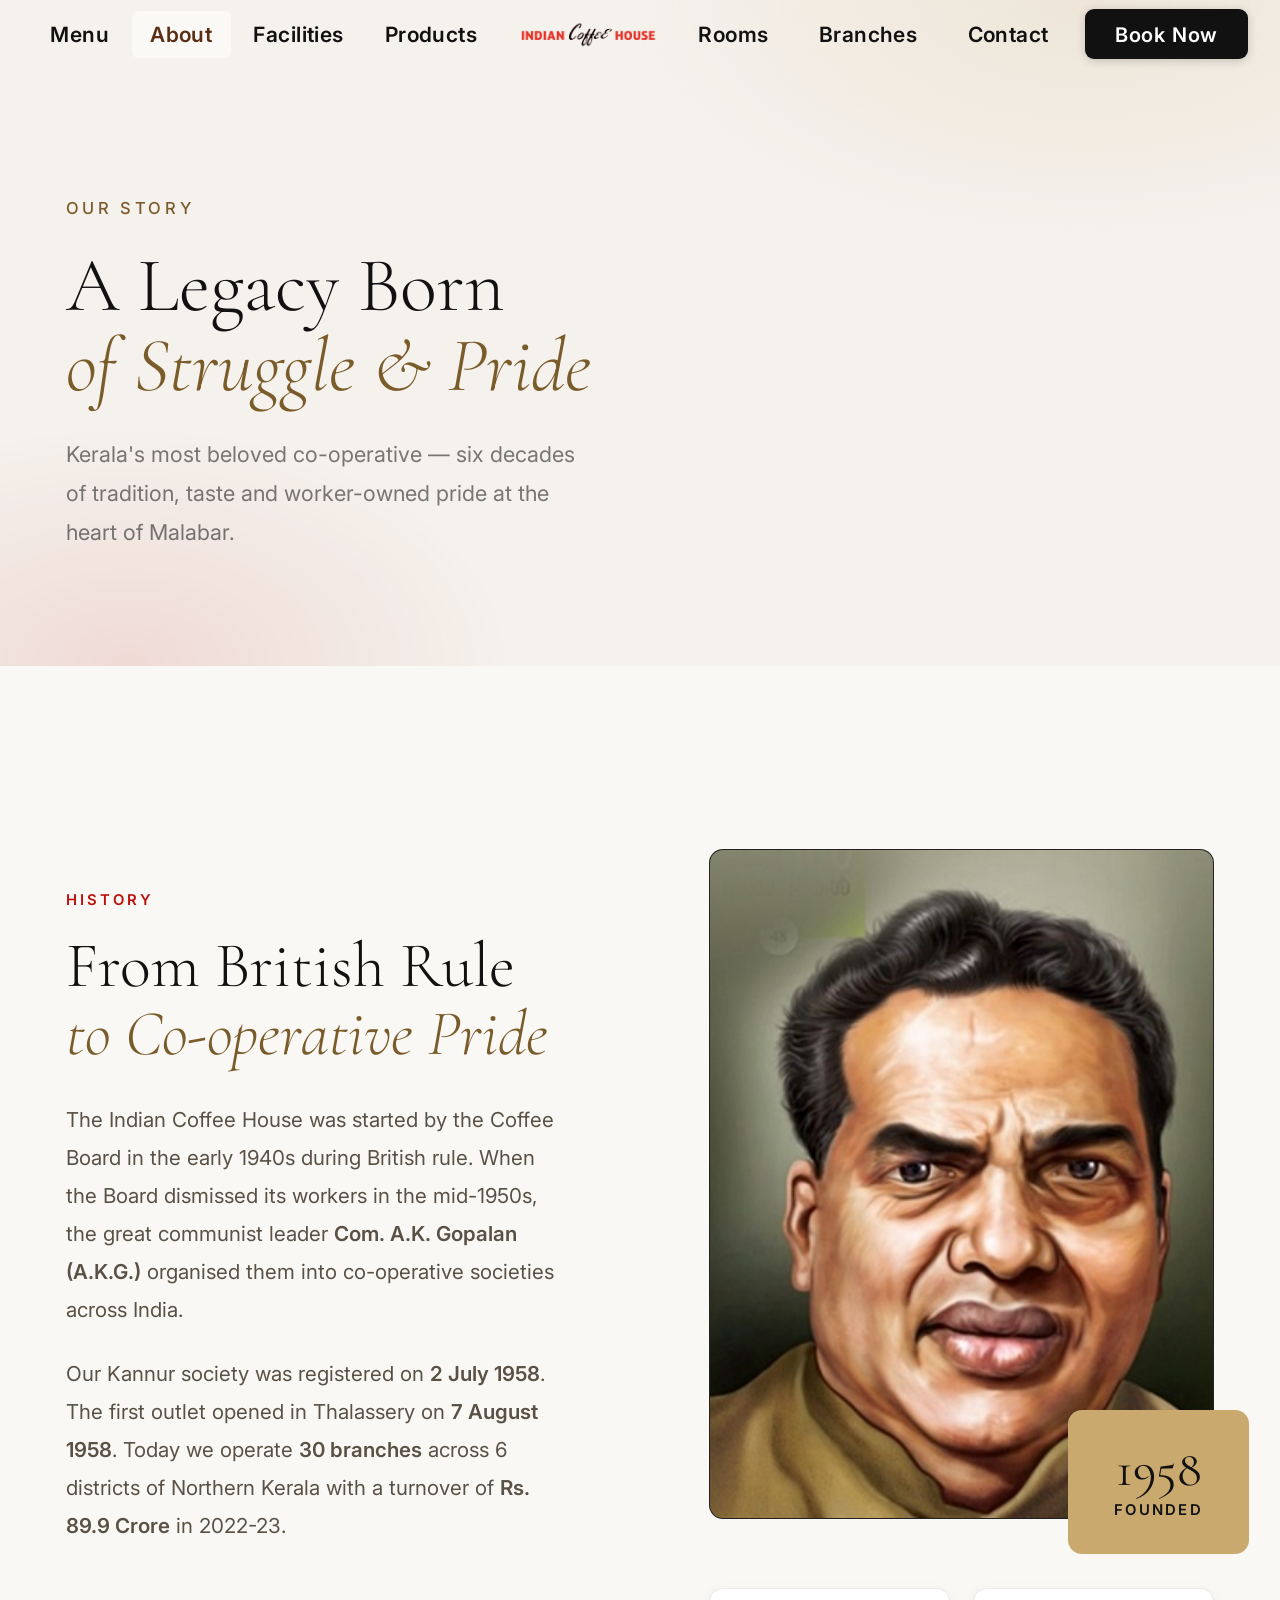
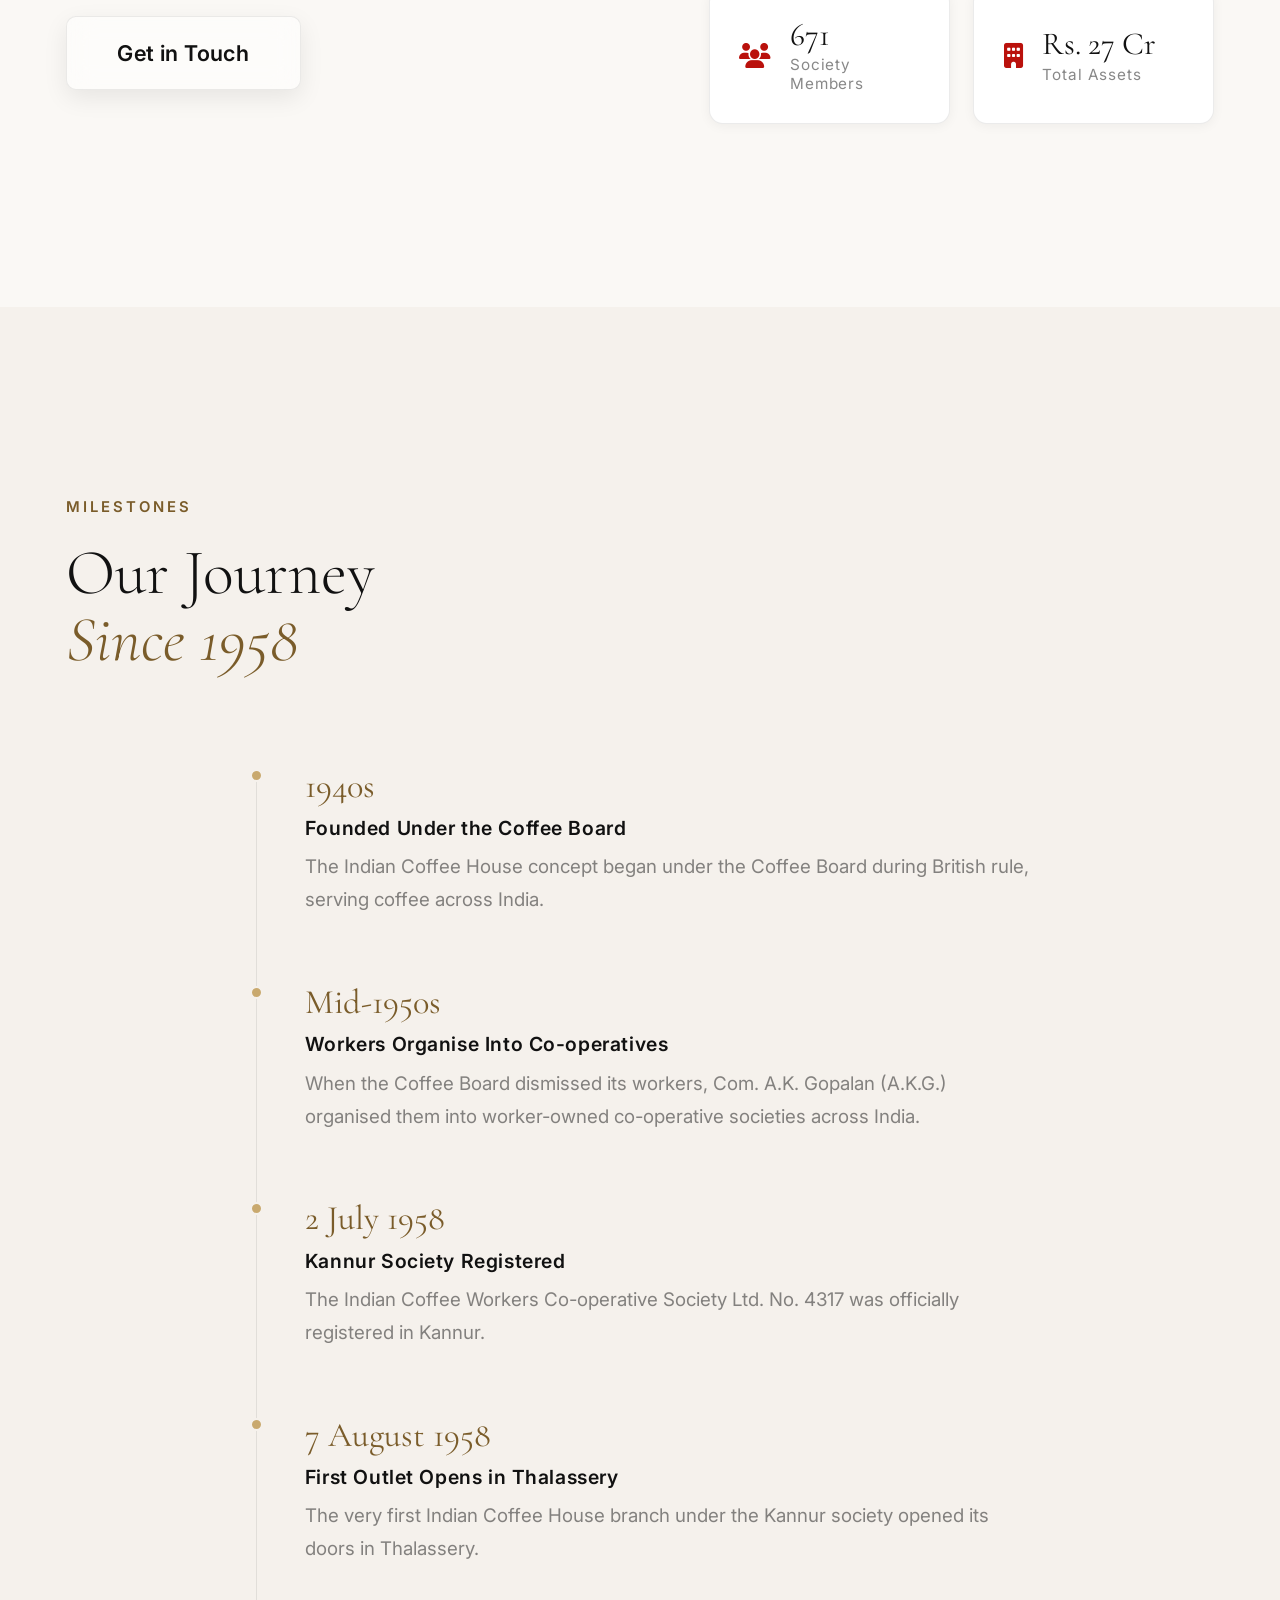
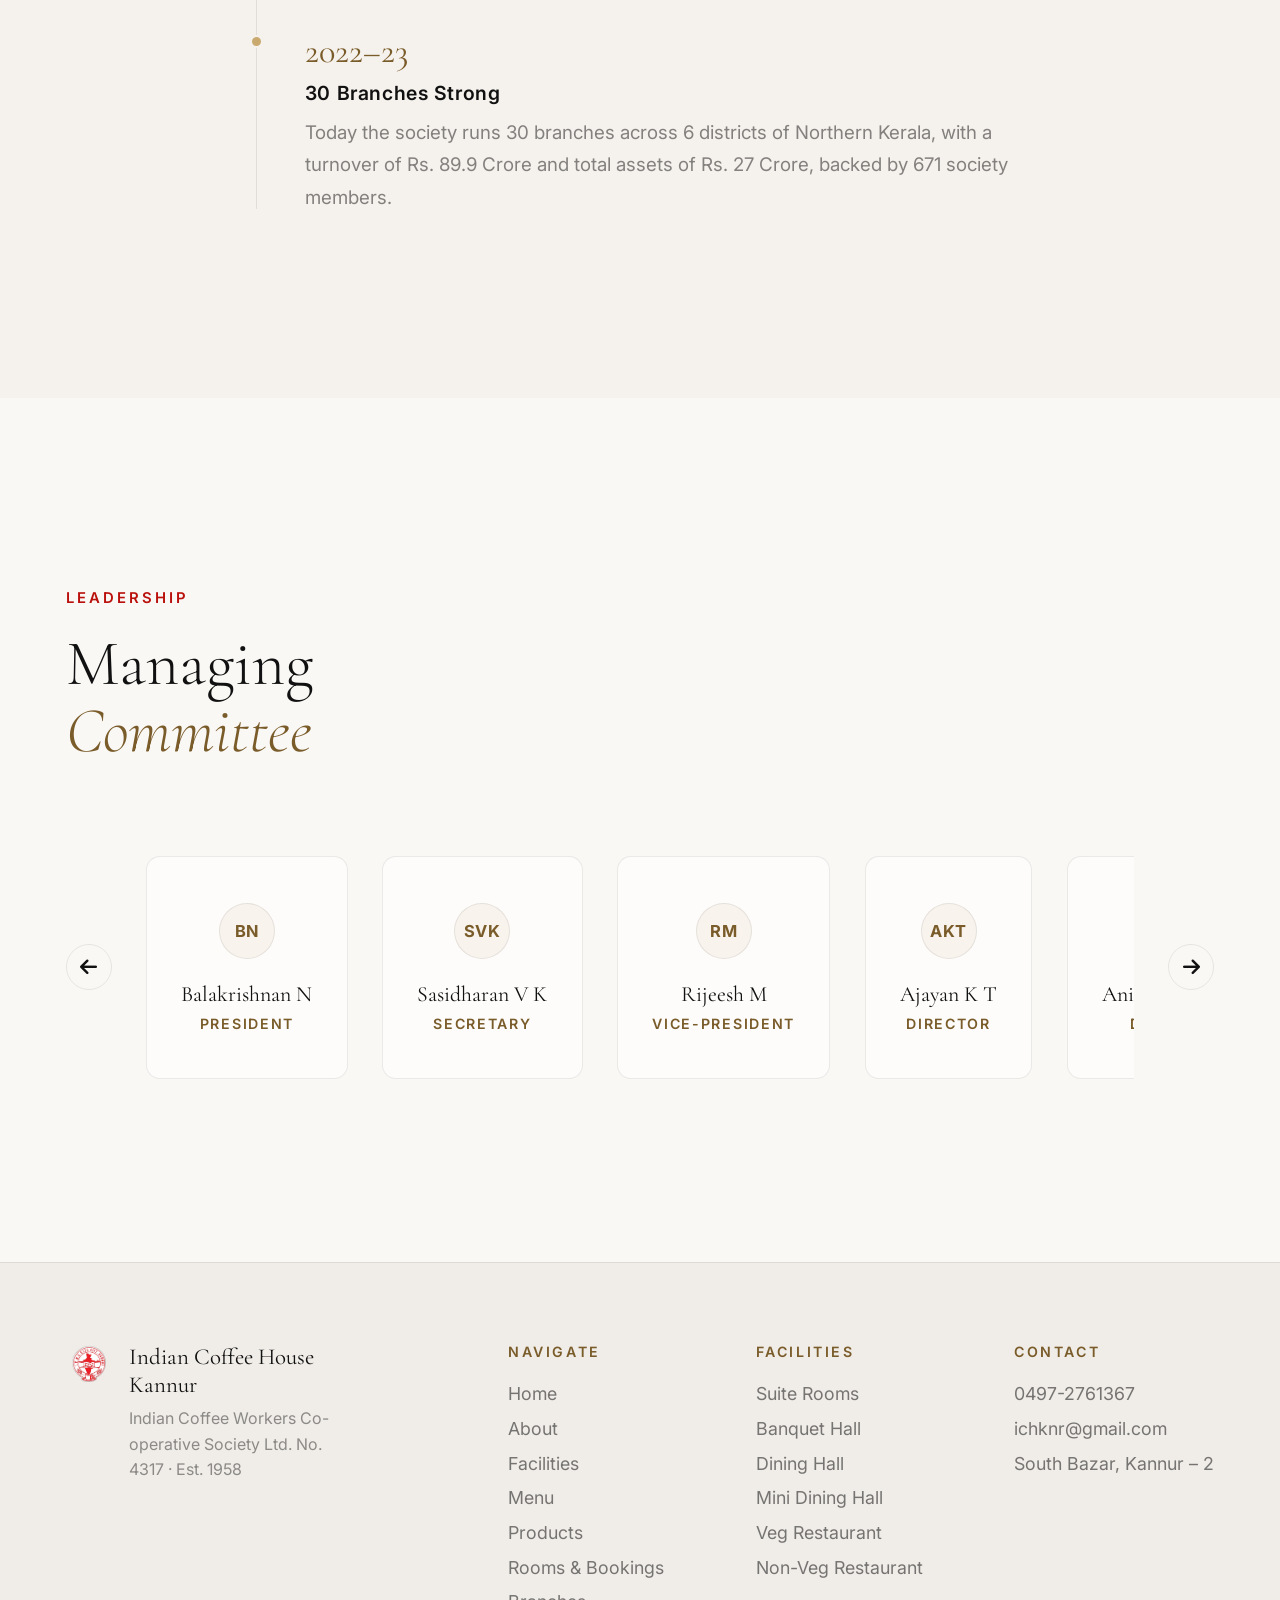
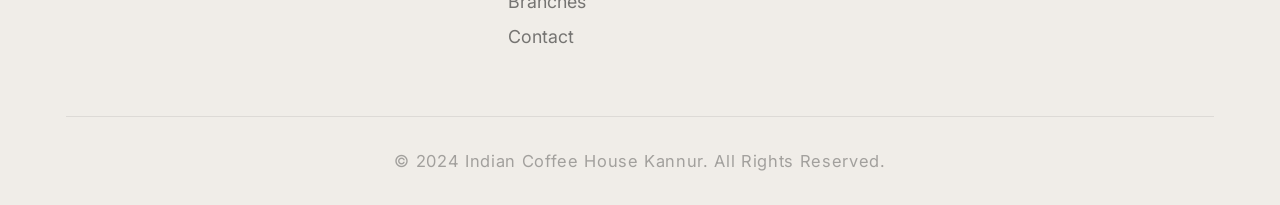
==== about.html @ 9cebaf7a "Rename HTML pages to lowercase to fix broken internal navigation Every nav/footer link on the site p" ====
<!DOCTYPE html>
<html lang="en">

<head>
    <meta charset="UTF-8" />
    <meta name="viewport" content="width=device-width, initial-scale=1.0" />
    <title>About Us — Indian Coffee House Kannur</title>
    <meta name="description"
        content="The story of the Indian Coffee Workers Co-operative Society, from the 1940s Coffee Board era to 30 branches today." />
    <link rel="icon" type="image/x-icon" href="favicon.ico" />
    <link rel="icon" type="image/png" sizes="16x16" href="favicon/favicon-16x16.png" />
    <link rel="icon" type="image/png" sizes="32x32" href="favicon/favicon-32x32.png" />
    <link rel="icon" type="image/png" sizes="48x48" href="favicon/favicon-48x48.png" />
    <link rel="icon" type="image/png" sizes="96x96" href="favicon/favicon-96x96.png" />
    <link rel="icon" type="image/png" sizes="192x192" href="favicon/favicon-192x192.png" />
    <link rel="apple-touch-icon" sizes="180x180" href="favicon/apple-touch-icon.png" />
    <link rel="manifest" href="favicon/site.webmanifest" />
    <meta name="theme-color" content="#ba110c" />
    <link rel="stylesheet" href="style.css" />
    <link rel="preconnect" href="https://fonts.googleapis.com" />
    <link
        href="https://fonts.googleapis.com/css2?family=Cormorant+Garamond:ital,wght@0,300;0,400;0,600;1,300;1,400&family=Inter:wght@300;400;500;600&display=swap"
        rel="stylesheet" />
    <link rel="stylesheet" href="https://cdnjs.cloudflare.com/ajax/libs/font-awesome/6.5.0/css/all.min.css" />
</head>

<body>
    <div class="page-loader" id="pageLoader" aria-hidden="true">
        <img src="images/ICW- Kannur.png" alt="" class="page-loader__mark" />
    </div>

    <nav class="nav" id="nav">
        <div class="nav__inner">
            <ul class="nav__links nav__links--left">
                <li><a href="menu.html">Menu</a></li>
                <li><a href="about.html">About</a></li>
                <li><a href="facilities.html">Facilities</a></li>
                <li><a href="products.html">Products</a></li>
            </ul>

            <a href="index.html" class="nav__logo-center" aria-label="Indian Coffee House — Home">
                <img src="images/ICH.png" alt="Indian Coffee House" class="nav__wordmark" />
            </a>

            <div class="nav__right-group">
                <ul class="nav__links nav__links--right">
                    <li><a href="rooms.html">Rooms</a></li>
                    <li><a href="branches.html">Branches</a></li>
                    <li><a href="contact.html">Contact</a></li>
                </ul>

                <a href="tel:04972784777" class="nav__cta nav__cta--desktop">Book Now</a>
            </div>

            <button class="nav__burger" id="burger" aria-label="Toggle menu">
                <span></span><span></span><span></span>
            </button>
        </div>

        <div class="nav__mobile" id="navMobile">
            <a href="index.html">Home</a>
            <a href="menu.html">Menu</a>
            <a href="about.html">About</a>
            <a href="facilities.html">Facilities</a>
            <a href="products.html">Products</a>
            <a href="rooms.html">Rooms &amp; Bookings</a>
            <a href="branches.html">Branches</a>
            <a href="contact.html">Contact</a>
            <a href="tel:04972784777" class="nav__cta nav__cta--mobile">Book Now</a>
        </div>
    </nav>

    <!-- ── PAGE HERO ──────────────────────────────── -->
    <section class="pagehero">
        <div class="pagehero__bg"></div>
        <div class="wrap pagehero__content">
            <p class="pagehero__eyebrow">Our Story</p>
            <h1 class="pagehero__title">A Legacy Born<br /><em>of Struggle &amp; Pride</em></h1>
            <p class="pagehero__sub">Kerala's most beloved co-operative — six decades of tradition, taste and
                worker-owned pride at the heart of Malabar.</p>
        </div>
    </section>

    <!-- ── ABOUT ──────────────────────────────────── -->
    <section class="section" id="about">
        <div class="wrap">
            <div class="about__grid">
                <div class="about__left reveal">
                    <p class="tag">History</p>
                    <h2 class="heading">From British Rule<br /><em>to Co-operative Pride</em></h2>
                    <p class="body-text">The Indian Coffee House was started by the Coffee Board in the early 1940s
                        during British rule. When the Board dismissed its workers in the mid-1950s, the great communist
                        leader <strong>Com. A.K. Gopalan (A.K.G.)</strong> organised them into co-operative societies
                        across India.</p>
                    <p class="body-text">Our Kannur society was registered on <strong>2 July 1958</strong>. The first
                        outlet opened in Thalassery on <strong>7 August 1958</strong>. Today we operate <strong>30
                            branches</strong> across 6 districts of Northern Kerala with a turnover of <strong>Rs. 89.9
                            Crore</strong> in 2022-23.</p>
                    <a href="contact.html" class="btn btn--gold" style="margin-top:2rem">Get in Touch</a>
                </div>
                <div class="about__right">
                    <div class="about__img-block reveal">
                        <div class="about__img-inner">
                            <img src="images/akg.jpg" alt="Com. A.K. Gopalan (A.K.G.), founder of the Indian Coffee Workers' Co-operative movement" class="about__img-photo" loading="lazy" decoding="async" />
                        </div>
                        <div class="about__badge reveal-delay">
                            <span class="about__badge-n">1958</span>
                            <span class="about__badge-l">Founded</span>
                        </div>
                    </div>
                    <div class="about__cards">
                        <div class="about__mini reveal">
                            <i class="fa-solid fa-users"></i>
                            <div>
                                <div class="about__mini-n">671</div>
                                <div class="about__mini-l">Society Members</div>
                            </div>
                        </div>
                        <div class="about__mini reveal">
                            <i class="fa-solid fa-building"></i>
                            <div>
                                <div class="about__mini-n">Rs. 27 Cr</div>
                                <div class="about__mini-l">Total Assets</div>
                            </div>
                        </div>
                    </div>
                </div>
            </div>
        </div>
    </section>

    <!-- ── TIMELINE ───────────────────────────────── -->
    <section class="section section--dark" id="timeline">
        <div class="wrap">
            <div class="sec-head reveal">
                <p class="tag tag--light">Milestones</p>
                <h2 class="heading heading--light">Our Journey<br /><em>Since 1958</em></h2>
            </div>
            <div class="timeline">
                <div class="timeline__item reveal">
                    <span class="timeline__dot"></span>
                    <div class="timeline__year">1940s</div>
                    <h4>Founded Under the Coffee Board</h4>
                    <p>The Indian Coffee House concept began under the Coffee Board during British rule, serving coffee
                        across India.</p>
                </div>
                <div class="timeline__item reveal">
                    <span class="timeline__dot"></span>
                    <div class="timeline__year">Mid-1950s</div>
                    <h4>Workers Organise Into Co-operatives</h4>
                    <p>When the Coffee Board dismissed its workers, Com. A.K. Gopalan (A.K.G.) organised them into
                        worker-owned co-operative societies across India.</p>
                </div>
                <div class="timeline__item reveal">
                    <span class="timeline__dot"></span>
                    <div class="timeline__year">2 July 1958</div>
                    <h4>Kannur Society Registered</h4>
                    <p>The Indian Coffee Workers Co-operative Society Ltd. No. 4317 was officially registered in Kannur.
                    </p>
                </div>
                <div class="timeline__item reveal">
                    <span class="timeline__dot"></span>
                    <div class="timeline__year">7 August 1958</div>
                    <h4>First Outlet Opens in Thalassery</h4>
                    <p>The very first Indian Coffee House branch under the Kannur society opened its doors in
                        Thalassery.</p>
                </div>
                <div class="timeline__item reveal">
                    <span class="timeline__dot"></span>
                    <div class="timeline__year">2022–23</div>
                    <h4>30 Branches Strong</h4>
                    <p>Today the society runs 30 branches across 6 districts of Northern Kerala, with a turnover of Rs.
                        89.9 Crore and total assets of Rs. 27 Crore, backed by 671 society members.</p>
                </div>
            </div>
        </div>
    </section>

    <!-- ── COMMITTEE ──────────────────────────────── -->
    <section class="section" id="committee">
        <div class="wrap">
            <div class="sec-head reveal">
                <p class="tag">Leadership</p>
                <h2 class="heading">Managing<br /><em>Committee</em></h2>
            </div>
            <div class="carousel__wrap">
                <button class="carousel__btn" data-track="committee-track" data-dir="-1"><i
                        class="fa-solid fa-arrow-left"></i></button>
                <div class="carousel__vp">
                    <div class="carousel__track" id="committee-track">
                        <div class="member reveal">
                            <div class="member__init">BN</div>
                            <div class="member__name">Balakrishnan N</div>
                            <div class="member__role">President</div>
                        </div>
                        <div class="member reveal">
                            <div class="member__init">SVK</div>
                            <div class="member__name">Sasidharan V K</div>
                            <div class="member__role">Secretary</div>
                        </div>
                        <div class="member reveal">
                            <div class="member__init">RM</div>
                            <div class="member__name">Rijeesh M</div>
                            <div class="member__role">Vice-President</div>
                        </div>
                        <div class="member reveal">
                            <div class="member__init">AKT</div>
                            <div class="member__name">Ajayan K T</div>
                            <div class="member__role">Director</div>
                        </div>
                        <div class="member reveal">
                            <div class="member__init">ACV</div>
                            <div class="member__name">Anil Kumar C V</div>
                            <div class="member__role">Director</div>
                        </div>
                        <div class="member reveal">
                            <div class="member__init">PP</div>
                            <div class="member__name">Praveen P</div>
                            <div class="member__role">Director</div>
                        </div>
                        <div class="member reveal">
                            <div class="member__init">GK</div>
                            <div class="member__name">Gopesh K</div>
                            <div class="member__role">Director</div>
                        </div>
                        <div class="member reveal">
                            <div class="member__init">PTV</div>
                            <div class="member__name">Prasathan T V</div>
                            <div class="member__role">Director</div>
                        </div>
                        <div class="member reveal">
                            <div class="member__init">PA</div>
                            <div class="member__name">Prakasan A</div>
                            <div class="member__role">Director</div>
                        </div>
                        <div class="member reveal">
                            <div class="member__init">SKO</div>
                            <div class="member__name">Santhosh Kumar O</div>
                            <div class="member__role">Director</div>
                        </div>
                        <div class="member reveal">
                            <div class="member__init">PKT</div>
                            <div class="member__name">Prasanth Kumar T</div>
                            <div class="member__role">Director</div>
                        </div>
                        <div class="member reveal">
                            <div class="member__init">RM</div>
                            <div class="member__name">Reshmi Makkool</div>
                            <div class="member__role">Director</div>
                        </div>
                        <div class="member reveal">
                            <div class="member__init">SM</div>
                            <div class="member__name">Shijina M</div>
                            <div class="member__role">Director</div>
                        </div>
                        <div class="member reveal">
                            <div class="member__init">PTU</div>
                            <div class="member__name">Priya T U</div>
                            <div class="member__role">Director</div>
                        </div>
                    </div>
                </div>
                <button class="carousel__btn" data-track="committee-track" data-dir="1"><i
                        class="fa-solid fa-arrow-right"></i></button>
            </div>
        </div>
    </section>

    <footer class="footer">
        <div class="footer__inner">
            <div class="footer__top">
                <div class="footer__brand">
                    <img src="images/ICW- Kannur.png" alt="Indian Coffee House" class="footer__mark" loading="lazy" decoding="async" />
                    <div>
                        <div class="footer__name">Indian Coffee House Kannur</div>
                        <div class="footer__sub">Indian Coffee Workers Co-operative Society Ltd. No. 4317 · Est. 1958
                        </div>
                    </div>
                </div>
                <div class="footer__nav">
                    <div class="footer__col">
                        <h5>Navigate</h5>
                        <a href="index.html">Home</a>
                        <a href="about.html">About</a>
                        <a href="facilities.html">Facilities</a>
                        <a href="menu.html">Menu</a>
                        <a href="products.html">Products</a>
                        <a href="rooms.html">Rooms &amp; Bookings</a>
                        <a href="branches.html">Branches</a>
                        <a href="contact.html">Contact</a>
                    </div>
                    <div class="footer__col">
                        <h5>Facilities</h5>
                        <a href="rooms.html">Suite Rooms</a>
                        <a href="rooms.html">Banquet Hall</a>
                        <a href="rooms.html">Dining Hall</a>
                        <a href="rooms.html">Mini Dining Hall</a>
                        <a href="menu.html">Veg Restaurant</a>
                        <a href="menu.html">Non-Veg Restaurant</a>
                    </div>
                    <div class="footer__col">
                        <h5>Contact</h5>
                        <span>0497-2761367</span>
                        <span>ichknr@gmail.com</span>
                        <span>South Bazar, Kannur – 2</span>
                    </div>
                </div>
            </div>
            <div class="footer__bottom">
                <span>© 2024 Indian Coffee House Kannur. All Rights Reserved.</span>
            </div>
        </div>
    </footer>

    <script src="script.js"></script>
</body>

</html>
---- style.css ----
/* ============================================================
   VARIABLES
============================================================ */
:root {
    --red: #ba110c;
    --red-lt: #d42520;
    --gold: #c9a96e;
    --gold-lt: #dbc585;
    --gold-dk: #7a5c2a;
    --dark: #111111;
    --dark2: #1a1a1a;
    --dark3: #252525;
    --white: #ffffff;
    --cream: #faf8f5;
    --cream2: #f0ede8;
    --offwhite: #f5f1ec;
    --muted: #888888;
    --border-d: rgba(255, 255, 255, 0.09);
    --border-l: rgba(0, 0, 0, 0.08);
    --serif: 'Cormorant Garamond', Georgia, serif;
    --sans: 'Inter', system-ui, sans-serif;
    --ease: cubic-bezier(.4, 0, .2, 1);
    --nav-h: 84px;
}

/* ============================================================
   RESET
============================================================ */
*,
*::before,
*::after {
    box-sizing: border-box;
    margin: 0;
    padding: 0;
}

html {
    scroll-behavior: smooth;
    font-size: clamp(16px, 0.76vw + 13.15px, 23px);
}

body {
    font-family: var(--sans);
    background: var(--cream);
    color: var(--dark);
    overflow-x: hidden;
    -webkit-font-smoothing: antialiased;
}

a {
    text-decoration: none;
    color: inherit;
}

ul {
    list-style: none;
}

strong {
    font-weight: 600;
}

img {
    max-width: 100%;
    display: block;
}

::-webkit-scrollbar {
    width: 4px;
}

::-webkit-scrollbar-track {
    background: var(--dark);
}

::-webkit-scrollbar-thumb {
    background: var(--red);
    border-radius: 4px;
}

/* ============================================================
   PAGE LOADER
============================================================ */
.page-loader {
    position: fixed;
    inset: 0;
    z-index: 999;
    display: flex;
    align-items: center;
    justify-content: center;
    background: #ffffff;
    transition: opacity .4s var(--ease), visibility .4s var(--ease);
}

.page-loader.is-hidden {
    opacity: 0;
    visibility: hidden;
    pointer-events: none;
}

.page-loader__mark {
    width: clamp(64px, 16vw, 140px);
    height: auto;
    animation: pageLoaderSpin 1.4s linear infinite;
}

@keyframes pageLoaderSpin {
    to {
        transform: rotate(360deg);
    }
}

@media (prefers-reduced-motion: reduce) {
    .page-loader__mark {
        animation: none;
    }
}

/* ============================================================
   NAVBAR — floating, centered logo
============================================================ */
.nav {
    position: fixed;
    top: 0;
    left: 0;
    right: 0;
    z-index: 100;
    background: transparent;
    border-bottom: 1px solid transparent;
    border-radius: 0;
    box-shadow: none;
    transition: background .3s var(--ease), box-shadow .3s var(--ease), border-color .3s var(--ease), backdrop-filter .3s var(--ease);
}

.nav.scrolled {
    background: rgba(247, 243, 238, .85);
    backdrop-filter: blur(14px);
    -webkit-backdrop-filter: blur(14px);
    border-bottom: 1px solid rgba(0, 0, 0, .06);
    box-shadow: 0 10px 34px rgba(17, 17, 17, .13);
}

.nav__inner {
    display: grid;
    grid-template-columns: 1fr auto 1fr;
    align-items: center;
    gap: 1rem;
    height: 68px;
    padding: 0 1.4rem;
}

.nav__links {
    display: flex;
    align-items: center;
    gap: .2rem;
}

.nav__links--left {
    justify-content: flex-start;
}

.nav__links--right {
    gap: .6rem;
}

.nav__right-group {
    display: flex;
    align-items: center;
    justify-content: flex-end;
    gap: .8rem;
}

.nav__links a {
    font-size: .92rem;
    font-weight: 600;
    color: var(--dark);
    padding: .5rem .8rem;
    border-radius: 6px;
    letter-spacing: .02em;
    white-space: nowrap;
    transition: color .2s, background .2s;
}

.nav__links a:hover {
    color: var(--red);
    background: rgba(255, 255, 255, .45);
}

.nav__links a.active {
    color: #5a2e14;
    background: rgba(255, 255, 255, .55);
}

.nav__logo-center {
    display: flex;
    align-items: center;
    justify-content: center;
}

.nav__wordmark {
    width: clamp(130px, 15vw, 190px);
    height: auto;
    transition: transform .3s var(--ease);
}

.nav__logo-center:hover .nav__wordmark {
    transform: scale(1.06);
}

.nav__logomark {
    width: 42px;
    height: 42px;
    border-radius: 10px;
    background: var(--dark);
    color: #ffffff;
    border: 2px solid rgba(255, 255, 255, .55);
    display: flex;
    align-items: center;
    justify-content: center;
    font-family: var(--sans);
    font-size: .68rem;
    font-weight: 700;
    letter-spacing: .05em;
    flex-shrink: 0;
    box-shadow: 0 2px 10px rgba(0, 0, 0, .2);
    transition: transform .3s var(--ease);
}

.nav__logo-center:hover .nav__logomark {
    transform: scale(1.06);
}

.nav__links--right {
    gap: .6rem;
}

.nav__cta {
    background: var(--dark);
    color: #ffffff !important;
    font-size: .88rem;
    font-weight: 600;
    letter-spacing: .04em;
    padding: .55rem 1.3rem;
    border-radius: 9px;
    white-space: nowrap;
    box-shadow: 0 2px 10px rgba(0, 0, 0, .18);
    transition: background .22s, transform .22s;
}

.nav__cta:hover {
    background: var(--dark3);
    transform: translateY(-1px);
}

.nav__cta--mobile {
    display: none;
    border-radius: 14px;
    background: rgba(17, 17, 17, .82);
    backdrop-filter: blur(12px);
    -webkit-backdrop-filter: blur(12px);
    border: 1px solid rgba(255, 255, 255, .12);
    box-shadow: 0 8px 24px rgba(17, 17, 17, .18);
    -webkit-tap-highlight-color: transparent;
    transition: background .2s, transform .2s;
}

.nav__cta--mobile:active {
    background: rgba(17, 17, 17, .95);
    transform: scale(.98);
}

.nav__burger {
    display: none;
    flex-direction: column;
    gap: 6px;
    background: none;
    border: none;
    cursor: pointer;
    padding: 4px;
    justify-self: end;
}

.nav__burger span {
    display: block;
    width: 20px;
    height: 1.5px;
    background: var(--dark);
    border-radius: 2px;
    transition: .3s var(--ease);
}

.nav__burger.open span:nth-child(1) {
    transform: rotate(45deg) translate(4px, 4px);
}

.nav__burger.open span:nth-child(2) {
    opacity: 0;
    transform: rotate(-45deg);
}

/* Mobile dropdown panel */
.nav__mobile {
    display: none;
    flex-direction: column;
    gap: .1rem;
    padding: .6rem;
    background: rgba(247, 243, 238, .97);
    backdrop-filter: blur(14px);
    -webkit-backdrop-filter: blur(14px);
    border-top: 1px solid var(--border-l);
}

.nav__mobile a {
    font-size: .85rem;
    font-weight: 600;
    color: var(--dark);
    padding: .75rem .9rem;
    border-radius: 8px;
    text-shadow: 0 1px 3px rgba(255, 255, 255, .3);
    transition: background .2s, color .2s;
    -webkit-tap-highlight-color: transparent;
}

.nav__mobile a:hover {
    color: var(--red);
    background: rgba(255, 255, 255, .45);
}

.nav__mobile a.active {
    color: #5a2e14;
    background: rgba(255, 255, 255, .55);
}

.nav__mobile .nav__cta--mobile {
    display: block;
    text-align: center;
    margin-top: .5rem;
}

.nav__mobile.open {
    display: flex;
}

/* ============================================================
   BUTTONS
============================================================ */
.btn {
    display: inline-flex;
    align-items: center;
    gap: .5rem;
    padding: 1rem 2.2rem;
    border-radius: 10px;
    font-family: var(--sans);
    font-size: .95rem;
    font-weight: 600;
    letter-spacing: .02em;
    cursor: pointer;
    border: none;
    transition: all .25s var(--ease);
}

.btn--gold {
    background: rgba(255, 255, 255, .5);
    backdrop-filter: blur(14px);
    -webkit-backdrop-filter: blur(14px);
    border: 1px solid rgba(17, 17, 17, .08);
    color: var(--dark);
    box-shadow: 0 8px 24px rgba(17, 17, 17, .08);
}

.btn--gold:hover {
    background: rgba(255, 255, 255, .8);
    box-shadow: 0 12px 32px rgba(17, 17, 17, .12);
    transform: translateY(-2px);
}

.btn--ghost {
    background: rgba(255, 255, 255, .25);
    backdrop-filter: blur(10px);
    -webkit-backdrop-filter: blur(10px);
    color: var(--dark);
    border: 1px solid rgba(17, 17, 17, .12);
}

.btn--ghost:hover {
    background: rgba(255, 255, 255, .5);
    border-color: var(--red);
    color: var(--red);
}

.btn--full {
    width: 100%;
    justify-content: center;
}

.btn--dark {
    background: var(--dark);
    color: var(--white);
}

.btn--dark:hover {
    background: var(--dark3);
}

.btn--outline {
    background: transparent;
    color: var(--dark);
    border: 1px solid var(--border-l);
}

.btn--outline:hover {
    border-color: var(--red);
    color: var(--red);
}

/* ============================================================
   HERO
============================================================ */
.hero {
    position: relative;
    height: 300vh;
    background: var(--offwhite);
    --hero-progress: 0;
    --hero-reveal: 0;
}

.hero__pin {
    position: sticky;
    top: 0;
    height: 100vh;
    display: flex;
    flex-direction: column;
    align-items: center;
    justify-content: center;
    overflow: hidden;
}

.hero__bg {
    position: absolute;
    inset: 0;
    z-index: 0;
    background:
        radial-gradient(ellipse 60% 50% at 80% 20%, rgba(201, 169, 110, .16) 0%, transparent 60%),
        radial-gradient(ellipse 50% 60% at 20% 80%, rgba(186, 17, 12, .1) 0%, transparent 60%),
        var(--offwhite);
}

.hero__bg::after {
    content: '';
    position: absolute;
    inset: 0;
    background-image: url("data:image/svg+xml,%3Csvg viewBox='0 0 256 256' xmlns='http://www.w3.org/2000/svg'%3E%3Cfilter id='n'%3E%3CfeTurbulence type='fractalNoise' baseFrequency='0.9' numOctaves='4' stitchTiles='stitch'/%3E%3C/filter%3E%3Crect width='100%25' height='100%25' filter='url(%23n)' opacity='0.04'/%3E%3C/svg%3E");
    opacity: .4;
    pointer-events: none;
}

.hero__overlay {
    position: absolute;
    inset: 0;
    background: rgba(245, 241, 236, .35);
}

.hero__content {
    position: relative;
    z-index: 1;
    width: 100%;
    max-width: 1200px;
    padding: 0 1.5rem;
    display: grid;
    grid-template-columns: 1fr 1fr;
    align-items: center;
    gap: 3rem;
}

.hero__left {
    width: fit-content;
    max-width: 600px;
    text-align: left;
    will-change: transform, opacity;
    /* Starts centered over the full hero width (--hero-center-offset, measured
       once in script.js — never recomputed inside the scroll handler) and
       collapses to its resting left position as --hero-reveal goes 0 -> 1,
       then keeps drifting slightly further left/fading as --hero-progress
       continues 0 -> 1 for the rest of the pinned scroll. */
    transform: translateX(calc((1 - var(--hero-reveal)) * var(--hero-center-offset, 0px) + var(--hero-progress) * -40px));
    opacity: calc(1 - var(--hero-progress) * .3);
}

.hero__eyebrow {
    font-size: .72rem;
    letter-spacing: .22em;
    text-transform: uppercase;
    color: var(--gold-dk);
    font-family: var(--sans);
    font-weight: 500;
    margin-bottom: 1.8rem;
    display: block;
}

.hero__title {
    font-family: var(--serif);
    font-size: clamp(3.2rem, 6.5vw, 6.5rem);
    font-weight: 300;
    line-height: .95;
    color: var(--dark);
    margin-bottom: 1.5rem;
}

.hero__title em {
    color: var(--gold-dk);
    font-style: italic;
}

.hero__sub {
    font-size: .95rem;
    color: rgba(17, 17, 17, .55);
    max-width: 440px;
    margin: 0 0 2.5rem;
    line-height: 1.8;
}

.hero__actions {
    display: flex;
    gap: 1rem;
    justify-content: flex-start;
    flex-wrap: wrap;
}

.hero__right {
    will-change: transform, opacity;
    opacity: var(--hero-reveal);
    transform: translateX(calc((1 - var(--hero-reveal)) * 60px));
}

.hero__reel {
    height: clamp(440px, 56vh, 640px);
    width: 100%;
    position: relative;
    box-shadow: 0 30px 60px rgba(17, 17, 17, .16);
    border-radius: 18px;
}

/* 3 photo cards stacked directly on top of each other. script.js computes
   a 0-1 opacity + a small slide-in offset per card from --hero-progress —
   card 1 fades out in place ("into" the hero) while card 2 slides up and
   crossfades over it, then the same happens for card 2 -> card 3. Defaults
   below (card 1 shown, others hidden) are what static/reduced-motion see,
   since script.js never sets these custom properties in that mode. */
.hero__reel-item {
    position: absolute;
    inset: 0;
    overflow: hidden;
    border-radius: 18px;
    will-change: transform, opacity;
    /* Smooths out choppy wheel/trackpad scroll deltas — the underlying
       progress is still 100% scroll-driven, this just eases each step
       instead of snapping straight to it. */
    transition: opacity .9s var(--ease), transform .9s var(--ease);
}

.hero__reel-item:nth-child(1) {
    opacity: var(--card0-opacity, 1);
}

.hero__reel-item:nth-child(2) {
    opacity: var(--card1-opacity, 0);
    transform: translateY(calc(var(--card1-y, 70) * 1px));
}

.hero__reel-item:nth-child(3) {
    opacity: var(--card2-opacity, 0);
    transform: translateY(calc(var(--card2-y, 70) * 1px));
}

.hero__reel-item img {
    width: 100%;
    height: 100%;
    object-fit: cover;
    display: block;
}

/* Static fallback — mobile (JS-gated) and prefers-reduced-motion (CSS-guaranteed
   below) both land here: no pin, no scroll-driven transform, both columns just shown. */
.hero--static {
    height: 100vh;
    --hero-reveal: 1;
}

.hero--static .hero__pin {
    position: static;
    height: 100%;
}

.hero--static .hero__left,
.hero--static .hero__right {
    transform: none;
    opacity: 1;
}

.hero__scroll {
    position: absolute;
    bottom: 2.5rem;
    left: 50%;
    transform: translateX(-50%);
    display: flex;
    flex-direction: column;
    align-items: center;
    gap: .5rem;
    z-index: 1;
}

.hero__scroll-line {
    display: block;
    width: 1px;
    height: 50px;
    background: var(--gold);
    animation: scrollLine 2s ease-in-out infinite;
    transform-origin: top;
}

@keyframes scrollLine {
    0% {
        transform: scaleY(0);
        opacity: 0;
    }

    50% {
        opacity: 1;
    }

    100% {
        transform: scaleY(1);
        opacity: 0;
    }
}

.hero__scroll-text {
    font-size: .62rem;
    letter-spacing: .18em;
    text-transform: uppercase;
    color: var(--gold-dk);
}

.hero__stats {
    width: 100%;
    display: flex;
    justify-content: center;
    align-items: center;
    gap: 0;
    background: var(--offwhite);
    border-top: 1px solid var(--border-l);
    border-bottom: 1px solid var(--border-l);
}

.hero__stat {
    padding: 1.5rem 3rem;
    text-align: center;
    display: flex;
    flex-direction: column;
    gap: .25rem;
}

.hero__stat-n {
    font-family: var(--serif);
    font-size: 2.2rem;
    font-weight: 400;
    color: var(--gold-dk);
    line-height: 1;
}

.hero__stat-l {
    font-size: .65rem;
    letter-spacing: .15em;
    text-transform: uppercase;
    color: var(--muted);
}

.hero__stat-div {
    width: 1px;
    height: 40px;
    background: var(--border-l);
}

/* Reduced motion: guaranteed via CSS alone, independent of script.js —
   no pin, no scroll-driven transform, reel marquee stopped. */
@media (prefers-reduced-motion: reduce) {
    .hero {
        height: 100vh;
        --hero-reveal: 1;
    }

    .hero__pin {
        position: static;
        height: 100%;
    }

    .hero__left,
    .hero__right {
        transform: none;
        opacity: 1;
    }

    .hero__reel-track {
        transform: none;
    }
}

/* ============================================================
   PAGE HERO (for interior pages)
============================================================ */
.pagehero {
    position: relative;
    padding: calc(var(--nav-h) + 5rem) 0 5rem;
    background: var(--offwhite);
    overflow: hidden;
}

.pagehero__bg {
    position: absolute;
    inset: 0;
    background:
        radial-gradient(ellipse 60% 60% at 85% 0%, rgba(201, 169, 110, .16) 0%, transparent 60%),
        radial-gradient(ellipse 50% 60% at 10% 100%, rgba(186, 17, 12, .1) 0%, transparent 60%),
        var(--offwhite);
}

.pagehero__content {
    position: relative;
    z-index: 1;
    max-width: 720px;
}

.pagehero__eyebrow {
    font-size: .72rem;
    letter-spacing: .22em;
    text-transform: uppercase;
    color: var(--gold-dk);
    font-weight: 500;
    margin-bottom: 1.2rem;
    display: block;
}

.pagehero__title {
    font-family: var(--serif);
    font-size: clamp(2.6rem, 6vw, 4.4rem);
    font-weight: 300;
    line-height: 1.05;
    color: var(--dark);
    margin-bottom: 1.2rem;
}

.pagehero__title em {
    color: var(--gold-dk);
    font-style: italic;
}

.pagehero__sub {
    font-size: .95rem;
    color: rgba(17, 17, 17, .55);
    max-width: 520px;
    line-height: 1.8;
}

/* ============================================================
   MARQUEE
============================================================ */
.marquee {
    overflow: hidden;
    background: var(--red);
    padding: .75rem 0;
    white-space: nowrap;
}

.marquee__track {
    display: inline-flex;
    align-items: center;
    gap: 2rem;
    animation: marquee 30s linear infinite;
}

.marquee__track span {
    font-size: .72rem;
    letter-spacing: .14em;
    text-transform: uppercase;
    font-weight: 600;
    color: #ffffff;
}

.marquee__dot {
    width: 5px !important;
    height: 5px !important;
    border-radius: 50% !important;
    background: rgba(255, 255, 255, .45) !important;
    flex-shrink: 0;
}

@keyframes marquee {
    from {
        transform: translateX(0);
    }

    to {
        transform: translateX(-50%);
    }
}

/* ============================================================
   HIGHLIGHT CARDS (home page)
============================================================ */
.highlights__grid {
    display: grid;
    grid-template-columns: repeat(3, 1fr);
    gap: 1.5rem;
}

.highlight {
    padding: 2.5rem 2rem;
    border: 1px solid var(--border-l);
    border-radius: 14px;
    background: var(--white);
    transition: box-shadow .3s, transform .3s;
}

.highlight:hover {
    box-shadow: 0 14px 40px rgba(17, 17, 17, .09);
    transform: translateY(-3px);
}

.highlight__icon {
    width: 52px;
    height: 52px;
    border-radius: 10px;
    background: var(--cream2);
    color: var(--red);
    display: flex;
    align-items: center;
    justify-content: center;
    font-size: 1.3rem;
    margin-bottom: 1.5rem;
}

.highlight h3 {
    font-family: var(--serif);
    font-size: 1.5rem;
    font-weight: 400;
    margin-bottom: .6rem;
}

.highlight p {
    font-size: .85rem;
    color: var(--muted);
    line-height: 1.75;
    margin-bottom: 1.2rem;
}

.highlight__link {
    font-size: .75rem;
    font-weight: 600;
    letter-spacing: .06em;
    text-transform: uppercase;
    color: var(--red);
    display: inline-flex;
    align-items: center;
    gap: .4rem;
    transition: gap .2s;
}

.highlight__link:hover {
    gap: .7rem;
}

/* ============================================================
   SECTION BASE
============================================================ */
.section {
    padding: 8rem 0;
}

.section--dark {
    background: var(--offwhite);
}

.section--tight {
    padding: 6rem 0;
}

.wrap {
    max-width: 1240px;
    margin: 0 auto;
    padding: 0 2rem;
}

.tag {
    display: inline-block;
    font-size: .65rem;
    letter-spacing: .2em;
    text-transform: uppercase;
    color: var(--red);
    font-weight: 600;
    margin-bottom: 1rem;
    font-family: var(--sans);
}

.tag--light {
    color: var(--gold-dk);
}

.heading {
    font-family: var(--serif);
    font-size: clamp(2.4rem, 5vw, 4rem);
    font-weight: 300;
    line-height: 1.05;
    color: var(--dark);
    margin-bottom: 1.5rem;
}

.heading--light {
    color: var(--dark);
}

.heading em {
    font-style: italic;
    color: var(--gold-dk);
}

.heading--light em {
    color: var(--gold-dk);
}

.body-text {
    font-size: .9rem;
    color: #5a5146;
    line-height: 1.85;
    margin-bottom: 1.1rem;
}

.sec-head {
    max-width: 520px;
    margin-bottom: 4rem;
}

.divider {
    text-align: center;
    padding: 2rem 0;
    background: var(--cream2);
    border-top: 1px solid var(--border-l);
    border-bottom: 1px solid var(--border-l);
}

.divider span {
    font-family: var(--serif);
    font-size: .9rem;
    letter-spacing: .25em;
    color: var(--muted);
    font-style: italic;
}

/* ============================================================
   QUICK LINKS (home)
============================================================ */
.quicklinks {
    display: flex;
    gap: 1rem;
    justify-content: center;
    flex-wrap: wrap;
    margin-top: 2.5rem;
}

/* ============================================================
   ABOUT
============================================================ */
.about__grid {
    display: grid;
    grid-template-columns: 1fr 1fr;
    gap: 6rem;
    align-items: center;
}

.about__right {
    position: relative;
}

.about__img-block {
    position: relative;
}

.about__img-inner {
    background: var(--dark3);
    border-radius: 14px;
    overflow: hidden;
    aspect-ratio: 332 / 440;
    display: flex;
    align-items: center;
    justify-content: center;
    border: 1px solid var(--border-l);
}

.about__img-photo {
    width: 100%;
    height: 100%;
    object-fit: cover;
    object-position: top center;
}

.about__badge {
    position: absolute;
    bottom: -1.5rem;
    right: -1.5rem;
    background: var(--gold);
    color: var(--dark);
    padding: 1.5rem 2rem;
    border-radius: 14px;
    text-align: center;
}

.about__badge-n {
    display: block;
    font-family: var(--serif);
    font-size: 2.2rem;
    font-weight: 400;
    line-height: 1;
}

.about__badge-l {
    display: block;
    font-size: .65rem;
    letter-spacing: .15em;
    text-transform: uppercase;
    font-weight: 600;
    margin-top: .3rem;
}

.about__cards {
    display: grid;
    grid-template-columns: 1fr 1fr;
    gap: 1rem;
    margin-top: 3rem;
}

.about__mini {
    background: var(--white);
    border: 1px solid var(--border-l);
    border-radius: 14px;
    padding: 1.3rem;
    display: flex;
    align-items: center;
    gap: .85rem;
    box-shadow: 0 2px 12px rgba(0, 0, 0, .05);
}

.about__mini i {
    font-size: 1.1rem;
    color: var(--red);
}

.about__mini-n {
    font-family: var(--serif);
    font-size: 1.4rem;
    font-weight: 400;
    color: var(--dark);
    line-height: 1;
}

.about__mini-l {
    font-size: .67rem;
    color: var(--muted);
    letter-spacing: .06em;
    margin-top: .2rem;
}

/* ============================================================
   TIMELINE (about page)
============================================================ */
.timeline {
    position: relative;
    max-width: 780px;
    margin: 0 auto;
    padding-left: 2.4rem;
}

.timeline::before {
    content: '';
    position: absolute;
    left: 6px;
    top: 6px;
    bottom: 6px;
    width: 1px;
    background: var(--border-l);
}

.timeline__item {
    position: relative;
    padding-bottom: 2.8rem;
}

.timeline__item:last-child {
    padding-bottom: 0;
}

.timeline__dot {
    position: absolute;
    left: -2.4rem;
    top: .2rem;
    width: 13px;
    height: 13px;
    border-radius: 50%;
    background: var(--gold);
    border: 2px solid var(--offwhite);
}

.timeline__year {
    font-family: var(--serif);
    font-size: 1.5rem;
    color: var(--gold-dk);
    margin-bottom: .4rem;
}

.timeline__item h4 {
    font-size: .85rem;
    font-weight: 600;
    color: var(--dark);
    letter-spacing: .03em;
    margin-bottom: .5rem;
}

.timeline__item p {
    font-size: .82rem;
    color: rgba(17, 17, 17, .5);
    line-height: 1.75;
}

/* ============================================================
   FACILITIES
============================================================ */
.fac__grid {
    display: grid;
    grid-template-columns: repeat(3, 1fr);
    gap: 1px;
    border: 1px solid var(--border-l);
    border-radius: 14px;
    overflow: hidden;
}

.fac__card {
    display: flex;
    flex-direction: column;
    padding: 2.5rem 2rem;
    border-right: 1px solid var(--border-l);
    border-bottom: 1px solid var(--border-l);
    transition: background .3s;
}

.fac__card:hover {
    background: rgba(201, 169, 110, .06);
}

.fac__card--large {
    background: rgba(201, 169, 110, .04);
}

.fac__num {
    font-family: var(--serif);
    font-size: .9rem;
    color: var(--gold-dk);
    margin-bottom: 1.5rem;
    font-style: italic;
}

.fac__icon {
    font-size: 1.3rem;
    color: var(--gold);
    margin-bottom: 1.2rem;
    display: block;
}

.fac__card h3 {
    font-family: var(--serif);
    font-size: 1.4rem;
    font-weight: 400;
    color: var(--dark);
    margin-bottom: .75rem;
}

.fac__card p {
    font-size: .8rem;
    color: rgba(17, 17, 17, .5);
    line-height: 1.75;
    margin-bottom: 1.2rem;
}

.fac__price {
    font-family: var(--serif);
    font-size: 1.1rem;
    color: var(--gold-dk);
    margin-bottom: 1.2rem;
}

.fac__price small {
    font-size: .72rem;
    color: var(--muted);
    font-family: var(--sans);
}

.fac__tag {
    display: inline-block;
    font-size: .65rem;
    letter-spacing: .12em;
    text-transform: uppercase;
    color: var(--gold-dk);
    border: 1px solid var(--border-l);
    padding: .3rem .75rem;
    border-radius: 999px;
}

.fac__link {
    display: inline-flex;
    align-items: center;
    gap: .4rem;
    font-size: .75rem;
    font-weight: 600;
    letter-spacing: .06em;
    color: var(--gold-dk);
    text-transform: uppercase;
    transition: gap .22s;
    margin-top: auto;
    padding-top: 1.2rem;
}

.fac__link:hover {
    gap: .7rem;
}

/* ============================================================
   TARIFF / POLICIES
============================================================ */
.tariff__grid {
    display: grid;
    grid-template-columns: repeat(3, 1fr);
    gap: 0;
    border: 1px solid var(--border-l);
    border-radius: 14px;
    overflow: hidden;
}

.tariff__item {
    padding: 2.2rem;
    border-right: 1px solid var(--border-l);
    border-bottom: 1px solid var(--border-l);
}

.tariff__item>i {
    font-size: 1.1rem;
    color: var(--red);
    display: block;
    margin-bottom: 1.1rem;
}

.tariff__item h4 {
    font-family: var(--serif);
    font-size: 1.1rem;
    font-weight: 400;
    color: var(--dark);
    margin-bottom: .6rem;
}

.tariff__item p {
    font-size: .78rem;
    color: var(--muted);
    line-height: 1.7;
}

/* ============================================================
   ROOMS & BOOKINGS
============================================================ */
.book__grid {
    display: grid;
    grid-template-columns: 1.1fr .9fr;
    gap: 4rem;
    align-items: start;
}

.book__amenities {
    display: grid;
    grid-template-columns: 1fr 1fr;
    gap: .9rem;
    margin: 2rem 0 2.5rem;
}

.book__amenity {
    display: flex;
    align-items: center;
    gap: .7rem;
    font-size: .82rem;
    color: rgba(17, 17, 17, .6);
}

.book__amenity i {
    color: var(--gold);
    width: 18px;
}

.book__card {
    background: rgba(255, 255, 255, .6);
    border: 1px solid var(--border-l);
    border-radius: 14px;
    padding: 2.2rem;
}

.book__card+.book__card {
    margin-top: 1.2rem;
}

.book__card-top {
    display: flex;
    justify-content: space-between;
    align-items: flex-start;
    gap: 1rem;
    margin-bottom: .5rem;
}

.book__card h4 {
    font-family: var(--serif);
    font-size: 1.3rem;
    font-weight: 400;
    color: var(--dark);
}

.book__card-meta {
    font-size: .68rem;
    letter-spacing: .1em;
    text-transform: uppercase;
    color: var(--gold-dk);
    font-weight: 600;
    white-space: nowrap;
}

.book__card p {
    font-size: .8rem;
    color: rgba(17, 17, 17, .55);
    line-height: 1.7;
    margin-bottom: 1.2rem;
}

.reveal-call {
    display: inline-flex;
    align-items: center;
    gap: .55rem;
    background: transparent;
    border: 1px solid var(--gold-dk);
    color: var(--gold-dk);
    font-family: var(--sans);
    font-size: .78rem;
    font-weight: 600;
    letter-spacing: .03em;
    padding: .7rem 1.3rem;
    border-radius: 10px;
    cursor: pointer;
    transition: background .22s, color .22s;
}

.reveal-call:hover {
    background: var(--gold);
    color: var(--dark);
}

.reveal-call.revealed {
    background: var(--gold);
    color: var(--dark);
    cursor: default;
}

.book__price-strip {
    display: flex;
    align-items: baseline;
    gap: .5rem;
    margin: 1.4rem 0 1.6rem;
    padding: 1.2rem 1.4rem;
    background: rgba(201, 169, 110, .06);
    border: 1px solid var(--border-l);
    border-radius: 10px;
}

.book__price-strip strong {
    font-family: var(--serif);
    font-size: 1.6rem;
    color: var(--gold-dk);
    font-weight: 400;
}

.book__price-strip span {
    font-size: .72rem;
    color: var(--muted);
}

/* ============================================================
   MENU
============================================================ */
.menu__switcher {
    display: flex;
    gap: 0;
    margin-bottom: 3rem;
    border: 1px solid var(--border-l);
    border-radius: 10px;
    overflow: hidden;
    width: fit-content;
}

.menu__btn {
    padding: .65rem 2rem;
    font-family: var(--sans);
    font-size: .78rem;
    font-weight: 600;
    letter-spacing: .08em;
    text-transform: uppercase;
    color: rgba(17, 17, 17, .45);
    background: transparent;
    border: none;
    cursor: pointer;
    transition: all .25s;
}

.menu__btn.active {
    background: var(--gold);
    color: var(--dark);
}

.menu__btn:not(.active):hover {
    color: var(--dark);
}

.menu__panel {
    display: none;
}

.menu__panel.active {
    display: block;
}

.menu__meta {
    display: flex;
    gap: 2.5rem;
    margin-bottom: 2rem;
    flex-wrap: wrap;
    align-items: center;
}

.menu__meta span {
    font-size: .75rem;
    letter-spacing: .06em;
    color: rgba(17, 17, 17, .5);
    display: flex;
    align-items: center;
    gap: .5rem;
}

.menu__meta i {
    color: var(--gold);
}

.menu__grid {
    display: grid;
    grid-template-columns: repeat(4, 1fr);
    border: 1px solid var(--border-l);
    border-radius: 14px;
    overflow: hidden;
}

.menu__item {
    padding: 1.1rem 1.4rem;
    font-size: .8rem;
    color: rgba(17, 17, 17, .65);
    font-family: var(--sans);
    border-right: 1px solid var(--border-l);
    border-bottom: 1px solid var(--border-l);
    transition: background .22s, color .22s;
    cursor: default;
}

.menu__item:hover {
    background: rgba(201, 169, 110, .1);
    color: var(--dark);
}

/* ============================================================
   CAROUSEL
============================================================ */
.carousel__wrap {
    display: flex;
    align-items: center;
    gap: 1.5rem;
}

.carousel__vp {
    overflow: hidden;
    flex: 1;
    min-width: 0;
}

.carousel__track {
    position: relative;
    display: flex;
    gap: 1.5rem;
    transition: transform .5s var(--ease);
}

.carousel__btn {
    width: 46px;
    height: 46px;
    border-radius: 50%;
    background: transparent;
    border: 1px solid var(--border-l);
    color: var(--dark);
    font-size: .85rem;
    cursor: pointer;
    flex-shrink: 0;
    display: flex;
    align-items: center;
    justify-content: center;
    transition: all .25s var(--ease);
}

.carousel__btn:hover {
    background: var(--red);
    color: #ffffff;
    border-color: var(--red);
}

/* ============================================================
   COMMITTEE
============================================================ */
.member {
    min-width: 160px;
    flex-shrink: 0;
    padding: 2rem 1.5rem;
    text-align: center;
    border: 1px solid var(--border-l);
    border-radius: 14px;
    background: rgba(255, 255, 255, .6);
    transition: border-color .25s, box-shadow .25s;
}

.member:hover {
    border-color: var(--gold);
    box-shadow: 0 4px 24px rgba(0, 0, 0, .2);
}

.member__init {
    width: 56px;
    height: 56px;
    border-radius: 50%;
    background: rgba(201, 169, 110, .1);
    color: var(--gold-dk);
    font-size: .72rem;
    font-weight: 700;
    letter-spacing: .04em;
    display: flex;
    align-items: center;
    justify-content: center;
    margin: 0 auto 1rem;
    font-family: var(--sans);
    border: 1px solid var(--border-l);
}

.member__name {
    font-family: var(--serif);
    font-size: .95rem;
    font-weight: 400;
    color: var(--dark);
    margin-bottom: .35rem;
}

.member__role {
    font-size: .62rem;
    letter-spacing: .12em;
    text-transform: uppercase;
    color: var(--gold-dk);
    font-weight: 600;
}

/* ============================================================
   BRANCHES
============================================================ */
.branch__tabs {
    display: flex;
    gap: 0;
    margin-bottom: 3rem;
    border: 1px solid var(--border-l);
    border-radius: 10px;
    overflow: hidden;
    width: fit-content;
}

.branch__tab {
    padding: .6rem 1.8rem;
    font-family: var(--sans);
    font-size: .75rem;
    font-weight: 600;
    letter-spacing: .07em;
    text-transform: uppercase;
    color: rgba(17, 17, 17, .45);
    background: transparent;
    border: none;
    cursor: pointer;
    transition: all .25s;
}

.branch__tab.active {
    background: var(--gold);
    color: var(--dark);
}

.branch__tab:not(.active):hover {
    color: var(--dark);
}

.branch__panel {
    display: none;
}

.branch__panel.active {
    display: block;
}

.branch-grid {
    display: grid;
    grid-template-columns: repeat(3, 1fr);
    gap: 1.5rem;
}

.branch-card {
    position: relative;
    aspect-ratio: 326 / 264;
    border-radius: 16px;
    overflow: hidden;
    background: var(--dark3);
}

.branch-card img {
    width: 100%;
    height: 100%;
    object-fit: cover;
    display: block;
    transition: filter .35s var(--ease), transform .5s var(--ease);
}

.branch-card:hover img {
    filter: blur(3px) brightness(.5);
    transform: scale(1.05);
}

.branch-card__overlay {
    position: absolute;
    inset: 0;
    display: flex;
    flex-direction: column;
    align-items: center;
    justify-content: center;
    gap: .3rem;
    padding: 1rem;
    text-align: center;
    opacity: 0;
    transition: opacity .35s var(--ease);
}

.branch-card:hover .branch-card__overlay {
    opacity: 1;
}

.branch-card__overlay h4 {
    font-family: var(--serif);
    font-size: 1.15rem;
    font-weight: 400;
    color: #ffffff;
}

.branch-card__overlay p {
    font-size: .74rem;
    color: rgba(255, 255, 255, .75);
    line-height: 1.5;
}

.branch-card__overlay a {
    display: inline-flex;
    align-items: center;
    gap: .35rem;
    font-size: .72rem;
    font-weight: 600;
    color: var(--gold);
    letter-spacing: .03em;
    margin-top: .2rem;
    transition: opacity .2s;
}

.branch-card__overlay a:hover {
    opacity: .75;
}

.other__grid {
    display: grid;
    grid-template-columns: repeat(5, 1fr);
    gap: 1.5rem;
}

.other__item {
    padding: 2.5rem 1rem;
    text-align: center;
    border: 1px solid var(--border-l);
    border-radius: 14px;
    display: flex;
    flex-direction: column;
    align-items: center;
    gap: .75rem;
    background: rgba(255, 255, 255, .6);
    transition: background .25s;
}

.other__item:hover {
    background: rgba(201, 169, 110, .06);
}

.other__item i {
    font-size: 1.1rem;
    color: var(--gold);
}

.other__item span {
    font-family: var(--serif);
    font-size: 1.1rem;
    color: var(--dark);
}

/* ============================================================
   PLACES
============================================================ */
.place {
    min-width: 290px;
    flex-shrink: 0;
    padding: 2.2rem;
    border: 1px solid var(--border-l);
    border-radius: 14px;
    background: var(--white);
    transition: box-shadow .25s;
}

.place:hover {
    box-shadow: 0 8px 32px rgba(0, 0, 0, .08);
}

.place__dist {
    font-size: .62rem;
    letter-spacing: .15em;
    text-transform: uppercase;
    color: var(--red);
    font-weight: 600;
    margin-bottom: 1rem;
    display: inline-block;
}

.place h4 {
    font-family: var(--serif);
    font-size: 1.1rem;
    font-weight: 400;
    color: var(--dark);
    margin-bottom: .65rem;
}

.place p {
    font-size: .78rem;
    color: var(--muted);
    line-height: 1.75;
}

/* ============================================================
   PRODUCTS (placeholder)
============================================================ */
.products__grid {
    display: grid;
    grid-template-columns: repeat(3, 1fr);
    gap: 1.75rem;
}

.product-card {
    display: block;
    border: 1px solid var(--border-l);
    border-radius: 16px;
    overflow: hidden;
    background: var(--white);
    transition: transform .3s var(--ease), box-shadow .3s var(--ease);
}

.product-card:hover {
    transform: translateY(-6px);
    box-shadow: 0 20px 40px rgba(17, 17, 17, .12);
}

.product-card__media {
    aspect-ratio: 3 / 4;
    background: var(--cream2);
    overflow: hidden;
}

.product-card__media img {
    width: 100%;
    height: 100%;
    object-fit: contain;
    display: block;
    /* Zoomed in a bit past a plain "contain" fit — shrinks the
       letterbox bars from the images' varying portrait ratios,
       trading a small crop at the outer edges for less empty
       matting around the poster. */
    transform: scale(1.18);
    transition: transform .4s var(--ease);
}

.product-card:hover .product-card__media img {
    transform: scale(1.24);
}

.product-card__body {
    padding: 1.6rem 1.5rem 1.8rem;
    text-align: center;
}

.product-card h3 {
    font-family: var(--serif);
    font-weight: 400;
    font-size: 1.3rem;
    color: var(--dark);
    margin-bottom: .5rem;
}

.product-card p {
    font-size: .82rem;
    color: var(--muted);
    line-height: 1.7;
}

/* ============================================================
   CONTACT
============================================================ */
.contact__grid {
    max-width: 480px;
}

.contact__info {
    display: flex;
    flex-direction: column;
    gap: 1.5rem;
    margin-top: 2.5rem;
}

.contact__row {
    display: flex;
    gap: 1rem;
    align-items: flex-start;
}

.contact__row i {
    color: var(--gold);
    margin-top: .15rem;
    flex-shrink: 0;
}

.contact__row strong {
    display: block;
    font-size: .72rem;
    letter-spacing: .1em;
    text-transform: uppercase;
    color: var(--gold-dk);
    font-weight: 600;
    margin-bottom: .4rem;
}

.contact__row span {
    display: block;
    font-size: .8rem;
    color: rgba(17, 17, 17, .55);
    line-height: 1.7;
}

.contact__social {
    display: flex;
    gap: 1rem;
    margin-top: 2rem;
}

.contact__soc {
    width: 40px;
    height: 40px;
    border-radius: 50%;
    border: 1px solid var(--border-l);
    color: rgba(17, 17, 17, .5);
    display: flex;
    align-items: center;
    justify-content: center;
    font-size: .85rem;
    transition: all .25s;
}

.contact__soc:hover {
    background: var(--gold);
    border-color: var(--gold);
    color: var(--dark);
}

/* ============================================================
   FOOTER
============================================================ */
.footer {
    background: var(--cream2);
    border-top: 1px solid var(--border-l);
}

.footer__inner {
    max-width: 1240px;
    margin: 0 auto;
    padding: 0 2rem;
}

.footer__top {
    display: flex;
    justify-content: space-between;
    align-items: flex-start;
    padding: 3.5rem 0 3rem;
    gap: 4rem;
    border-bottom: 1px solid var(--border-l);
}

.footer__brand {
    display: flex;
    align-items: flex-start;
    gap: .85rem;
    max-width: 280px;
}

.footer__mark {
    width: 44px;
    height: 44px;
    object-fit: contain;
    flex-shrink: 0;
}

.footer__name {
    font-family: var(--serif);
    font-size: 1rem;
    font-weight: 400;
    color: var(--dark);
    margin-bottom: .3rem;
}

.footer__sub {
    font-size: .7rem;
    color: rgba(17, 17, 17, .45);
    line-height: 1.6;
}

.footer__nav {
    display: flex;
    gap: 4rem;
    flex-wrap: wrap;
}

.footer__col {
    display: flex;
    flex-direction: column;
    gap: .6rem;
}

.footer__col h5 {
    font-size: .62rem;
    letter-spacing: .18em;
    text-transform: uppercase;
    color: var(--gold-dk);
    font-weight: 600;
    margin-bottom: .4rem;
}

.footer__col a,
.footer__col span {
    font-size: .78rem;
    color: rgba(17, 17, 17, .55);
    transition: color .2s;
}

.footer__col a:hover {
    color: var(--dark);
}

.footer__bottom {
    padding: 1.5rem 0;
    display: flex;
    justify-content: center;
}

.footer__bottom span {
    font-size: .72rem;
    color: rgba(17, 17, 17, .35);
    letter-spacing: .04em;
}

/* ============================================================
   REVEAL
============================================================ */
.reveal {
    opacity: 0;
    transform: translateY(28px);
    transition: opacity .7s var(--ease), transform .7s var(--ease);
}

.reveal.visible {
    opacity: 1;
    transform: translateY(0);
}

.reveal-delay {
    transition-delay: .2s;
}

/* ============================================================
   EXPLORE GRID (home page — links to all pages)
============================================================ */
.explore__grid {
    display: grid;
    grid-template-columns: repeat(4, 1fr);
    gap: 1.25rem;
}

.explore__card {
    display: flex;
    flex-direction: column;
    gap: 1.1rem;
    padding: 2.3rem 1.9rem;
    border: 1px solid var(--border-l);
    border-radius: 18px;
    background: rgba(255, 255, 255, .6);
    transition: background .25s, transform .25s, border-color .25s;
}

.explore__card:hover {
    background: rgba(201, 169, 110, .07);
    border-color: var(--gold);
    transform: translateY(-3px);
}

.explore__card i {
    width: 48px;
    height: 48px;
    display: flex;
    align-items: center;
    justify-content: center;
    border-radius: 12px;
    background: rgba(201, 169, 110, .12);
    font-size: 1.35rem;
    color: var(--gold-dk);
}

.explore__card h4 {
    font-family: var(--serif);
    font-size: 1.3rem;
    font-weight: 400;
    color: var(--dark);
}

.explore__card span {
    font-size: .85rem;
    color: rgba(17, 17, 17, .55);
    line-height: 1.6;
}

/* ============================================================
   MENU TEASER (home page) — signature dish photo cards
============================================================ */
.dish-grid {
    display: grid;
    grid-template-columns: repeat(3, 1fr);
    gap: 1.25rem;
}

.dish-card {
    position: relative;
    display: block;
    aspect-ratio: 4 / 3;
    border-radius: 16px;
    overflow: hidden;
    background: var(--dark3);
}

.dish-card img {
    width: 100%;
    height: 100%;
    object-fit: cover;
    display: block;
    transition: filter .35s var(--ease), transform .5s var(--ease);
}

.dish-card:hover img {
    filter: blur(3px) brightness(.65);
    transform: scale(1.05);
}

.dish-card__tag {
    position: absolute;
    top: .9rem;
    left: .9rem;
    font-size: .6rem;
    letter-spacing: .1em;
    text-transform: uppercase;
    font-weight: 700;
    padding: .3rem .65rem;
    border-radius: 999px;
    white-space: nowrap;
    z-index: 1;
}

.dish-card__tag--veg {
    background: rgba(255, 255, 255, .9);
    color: #2d6a4f;
}

.dish-card__tag--nonveg {
    background: rgba(255, 255, 255, .9);
    color: var(--red);
}

.dish-card__overlay {
    position: absolute;
    inset: 0;
    display: flex;
    align-items: center;
    justify-content: center;
    padding: 0 1rem;
    text-align: center;
    opacity: 0;
    transition: opacity .35s var(--ease);
}

.dish-card:hover .dish-card__overlay {
    opacity: 1;
}

.dish-card__overlay h4 {
    font-family: var(--serif);
    font-weight: 400;
    font-size: 1.4rem;
    color: #ffffff;
}

/* ============================================================
   CTA BANNER (home page closing section)
============================================================ */
.cta-banner {
    text-align: center;
    padding: 5.5rem 0;
    background: var(--offwhite);
    position: relative;
    overflow: hidden;
}

.cta-banner::before {
    content: '';
    position: absolute;
    inset: 0;
    background: radial-gradient(ellipse 60% 80% at 50% 0%, rgba(201, 169, 110, .1) 0%, transparent 60%);
}

.cta-banner__inner {
    position: relative;
    z-index: 1;
}

.cta-banner h2 {
    font-family: var(--serif);
    font-size: clamp(2rem, 4vw, 3rem);
    font-weight: 300;
    color: var(--dark);
    margin-bottom: .6rem;
}

.cta-banner h2 em {
    color: var(--gold-dk);
    font-style: italic;
}

.cta-banner p {
    font-size: .9rem;
    color: rgba(17, 17, 17, .6);
    margin-bottom: 2rem;
}

.cta-banner__actions {
    display: flex;
    gap: 1rem;
    justify-content: center;
    flex-wrap: wrap;
}

/* ============================================================
   RESPONSIVE — TABLET
============================================================ */
@media(max-width:1024px) {
    .about__grid {
        grid-template-columns: 1fr;
        gap: 3rem;
    }

    .fac__grid {
        grid-template-columns: repeat(2, 1fr);
    }

    .tariff__grid {
        grid-template-columns: repeat(2, 1fr);
    }

    .menu__grid {
        grid-template-columns: repeat(3, 1fr);
    }

    .footer__top {
        flex-direction: column;
        gap: 2.5rem;
    }

    .other__grid {
        grid-template-columns: repeat(3, 1fr);
    }

    .hero__stat {
        padding: 1.2rem 1.5rem;
    }

    .highlights__grid {
        grid-template-columns: 1fr 1fr;
    }

    .book__grid {
        grid-template-columns: 1fr;
        gap: 3rem;
    }

    .products__grid {
        grid-template-columns: 1fr 1fr;
    }

    .explore__grid {
        grid-template-columns: repeat(3, 1fr);
    }

    .dish-grid {
        grid-template-columns: 1fr 1fr;
    }

    .nav__links--left,
    .nav__links--right {
        gap: 0;
    }

    .nav__links a {
        padding: .5rem .55rem;
        font-size: .74rem;
    }

    .nav__inner {
        padding: 0 2rem;
    }

    .wrap {
        padding: 0 2.5rem;
    }

    .hero__content {
        padding: 0 2.5rem;
    }

    .pagehero__content {
        padding: 0 2.5rem;
    }
}

/* ============================================================
   RESPONSIVE — MOBILE
============================================================ */
@media(max-width:860px) {

    .nav__links--left,
    .nav__links--right,
    .nav__cta--desktop,
    .nav__right-group {
        display: none;
    }

    .nav__inner {
        grid-template-columns: 1fr auto;
    }

    .nav__logo-center {
        justify-content: flex-start;
    }

    .nav__burger {
        display: flex;
    }

    .section {
        padding: 5rem 0;
    }

    .section--tight {
        padding: 4rem 0;
    }

    /* Mobile: no pin-scroll effect at all — script.js also skips attaching
       the scroll listener below this breakpoint via matchMedia. */
    .hero {
        height: auto;
        --hero-reveal: 1;
    }

    .hero__pin {
        position: static;
        height: auto;
        padding: calc(var(--nav-h) + 3rem) 0 3rem;
    }

    .hero__content {
        grid-template-columns: 1fr;
        gap: 2.5rem;
        text-align: center;
    }

    .hero__left {
        transform: none;
        opacity: 1;
        max-width: 100%;
        text-align: center;
        justify-self: center;
        margin: 0 auto;
    }

    .hero__actions {
        justify-content: center;
        margin-bottom: 2.5rem;
    }

    /* No scroll-jack on mobile, so the "Scroll" cue has nothing to hint at. */
    .hero__scroll {
        display: none;
    }

    /* On mobile the 3-card reel is dropped in favour of the first hero
       photo as a blurred full-bleed backdrop behind the text itself. */
    .hero__right {
        display: none;
    }

    .hero__bg {
        background: url('images/hero1.jpg') center/cover no-repeat;
        filter: blur(9px);
        transform: scale(1.1);
    }

    .hero__bg::after {
        display: none;
    }

    .hero__overlay {
        background: rgba(245, 241, 236, .74);
    }

    .hero__title {
        font-size: clamp(3rem, 12vw, 5rem);
    }

    .hero__stats {
        display: none;
    }

    .fac__grid {
        grid-template-columns: 1fr;
    }

    .tariff__grid {
        grid-template-columns: 1fr;
    }

    .menu__grid {
        grid-template-columns: repeat(2, 1fr);
    }

    .other__grid {
        grid-template-columns: repeat(2, 1fr);
    }

    .branch-grid {
        grid-template-columns: repeat(2, 1fr);
    }

    .footer__top {
        align-items: center;
        text-align: center;
    }

    .footer__brand {
        flex-direction: column;
        align-items: center;
        max-width: 100%;
    }

    .footer__nav {
        flex-wrap: wrap;
        justify-content: center;
        gap: 2rem;
        width: 100%;
    }

    .footer__col {
        align-items: center;
    }

    .place {
        flex: 0 0 100%;
        min-width: 0;
        padding: 1.6rem;
    }

    .member {
        min-width: 140px;
    }

    .carousel__wrap {
        gap: .75rem;
    }

    .carousel__btn {
        width: 38px;
        height: 38px;
        flex-shrink: 0;
    }

    .hero__actions,
    .quicklinks {
        flex-direction: column;
        align-items: center;
    }

    .btn {
        width: 100%;
        justify-content: center;
    }

    .highlights__grid {
        grid-template-columns: 1fr;
    }

    .products__grid {
        grid-template-columns: 1fr;
    }

    .explore__grid {
        grid-template-columns: 1fr 1fr;
    }

    .dish-grid {
        grid-template-columns: 1fr;
    }

    .cta-banner__actions {
        flex-direction: column;
        align-items: center;
    }
}

@media(max-width:480px) {
    .explore__grid {
        grid-template-columns: 1fr;
    }

    .menu__grid {
        grid-template-columns: 1fr;
    }

    .hero__title {
        font-size: 2.8rem;
    }

    .about__cards {
        grid-template-columns: 1fr;
    }

    .other__grid {
        grid-template-columns: repeat(2, 1fr);
    }

    .book__amenities {
        grid-template-columns: 1fr;
    }
}

/* ============================================================
   TOUCH FALLBACK — no hover on touch devices, so the blur-and-reveal
   treatment (which depends on :hover) doesn't work there. Rather than
   forcing that hover state on permanently — a blurred photo sitting
   there dimmed all the time reads as broken, not as a design — touch/
   narrow-viewport devices get a plain stacked card instead: sharp
   photo on top, details in a normal text block underneath. Placed
   last so it wins the cascade over each card's own rules regardless
   of where those are defined earlier in the file.
============================================================ */
@media (hover: none), (max-width: 860px) {

    .branch-card,
    .dish-card {
        aspect-ratio: unset;
        display: flex;
        flex-direction: column;
        background: var(--white);
        border: 1px solid var(--border-l);
    }

    .branch-card img {
        aspect-ratio: 326 / 264;
        filter: none;
        transform: none;
    }

    .dish-card img {
        aspect-ratio: 4 / 3;
        filter: none;
        transform: none;
    }

    .branch-card__overlay,
    .dish-card__overlay {
        position: static;
        opacity: 1;
        padding: 1.1rem 1.2rem;
    }

    .branch-card__overlay {
        align-items: flex-start;
        text-align: left;
    }

    .branch-card__overlay h4,
    .dish-card__overlay h4 {
        color: var(--dark);
    }

    .branch-card__overlay p {
        color: var(--muted);
    }

    .branch-card__overlay a {
        color: var(--gold-dk);
    }
}
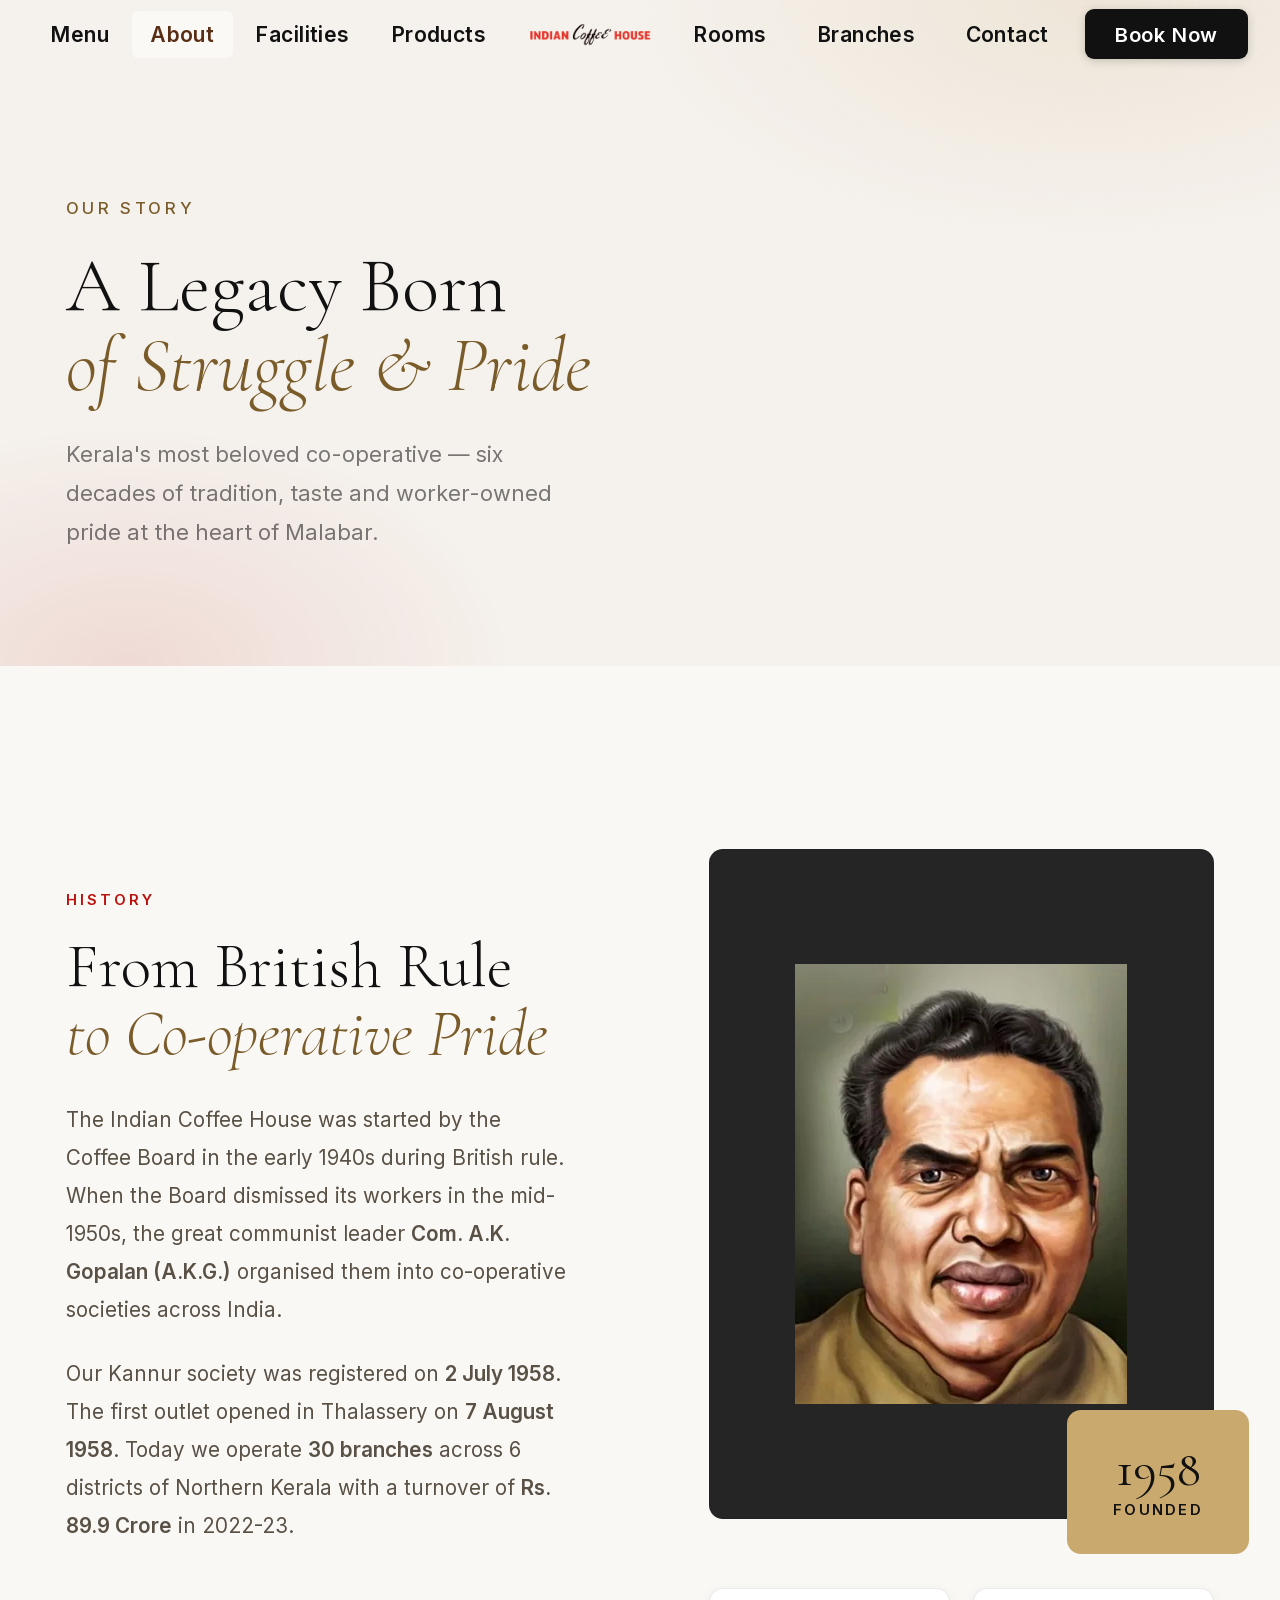
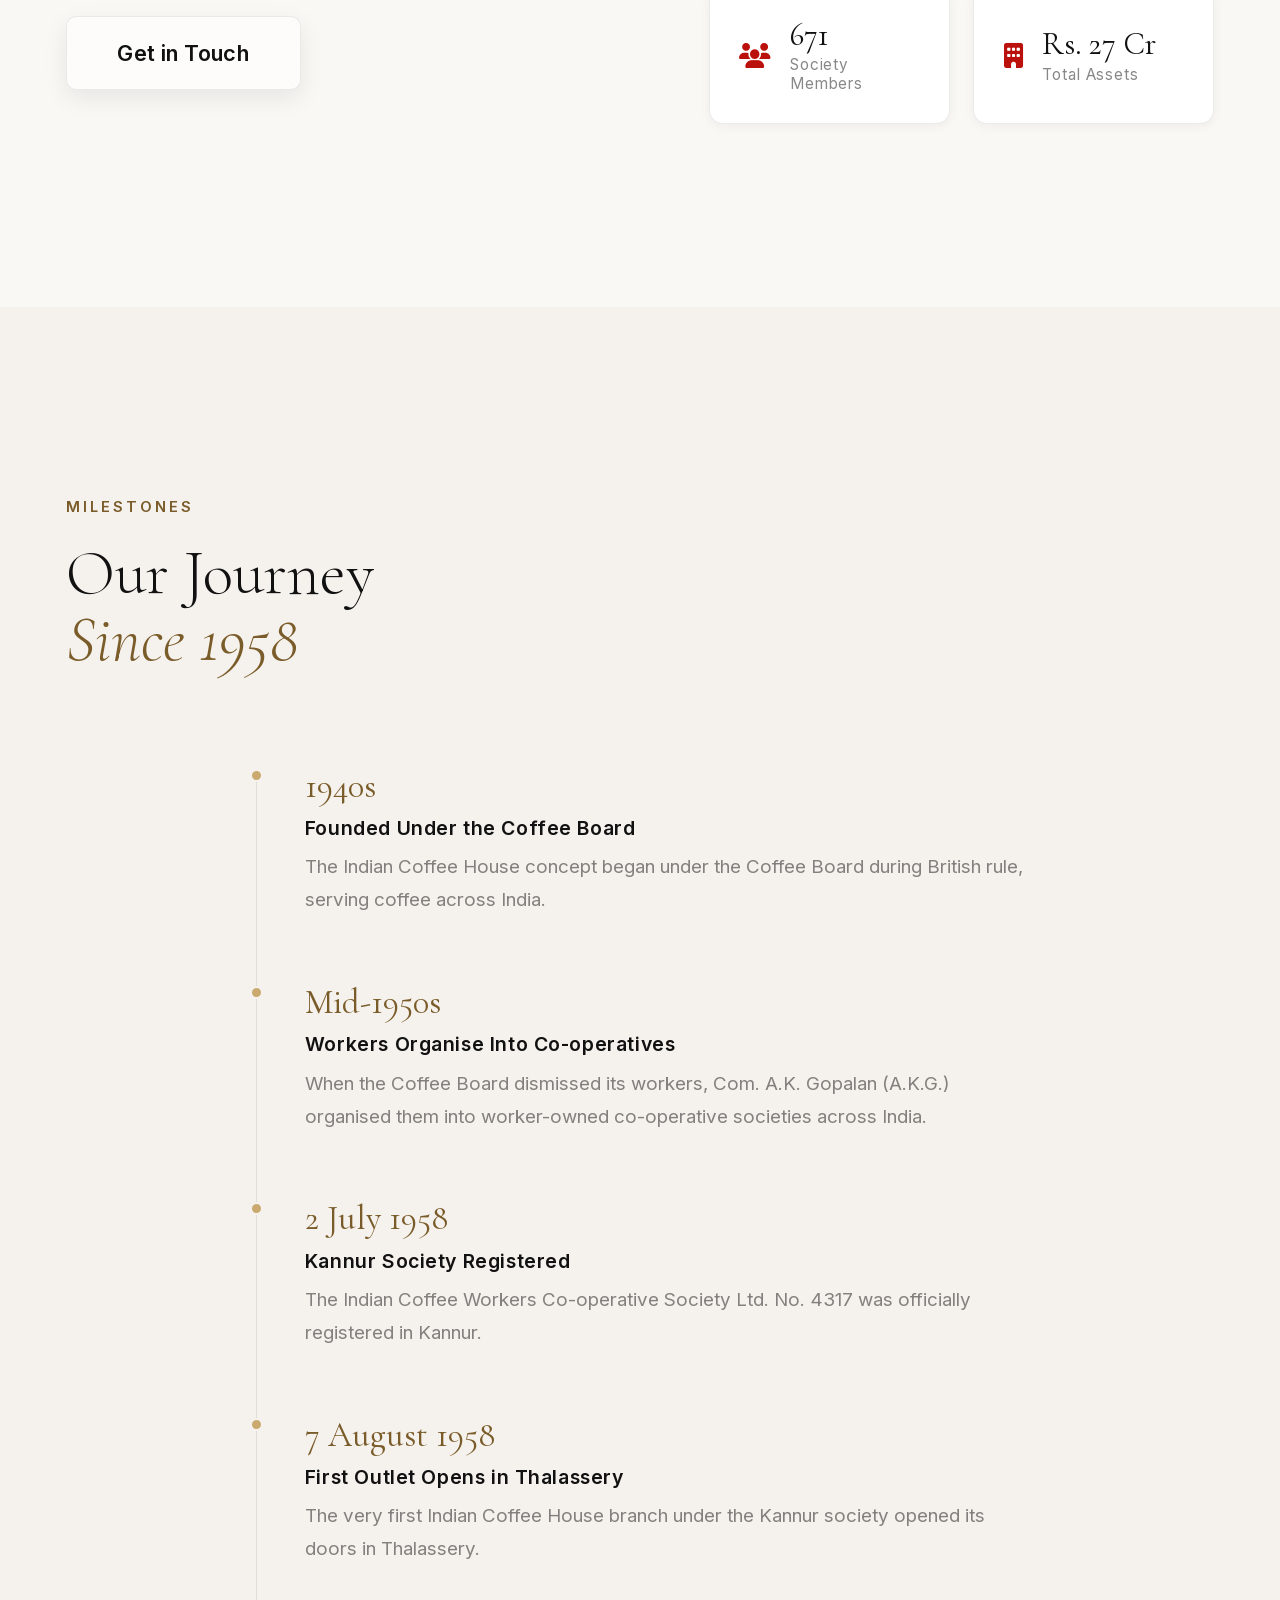
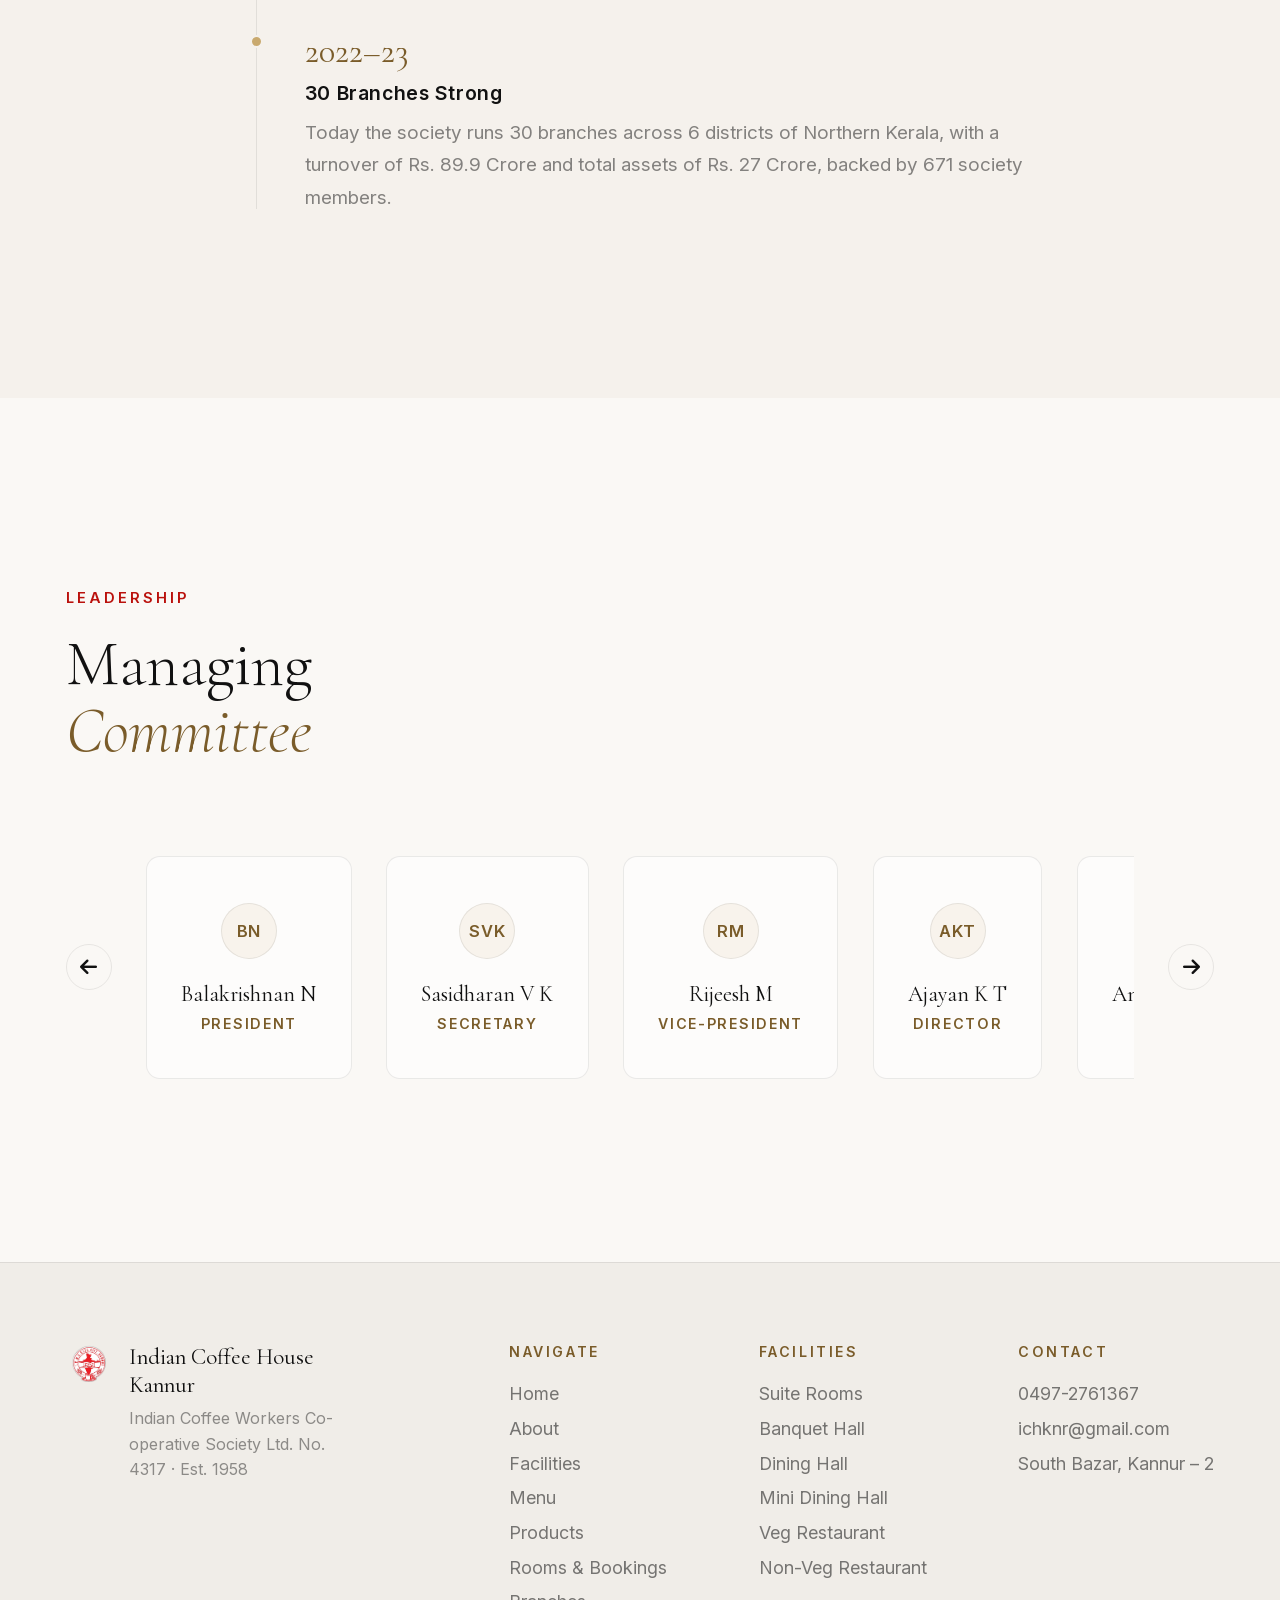
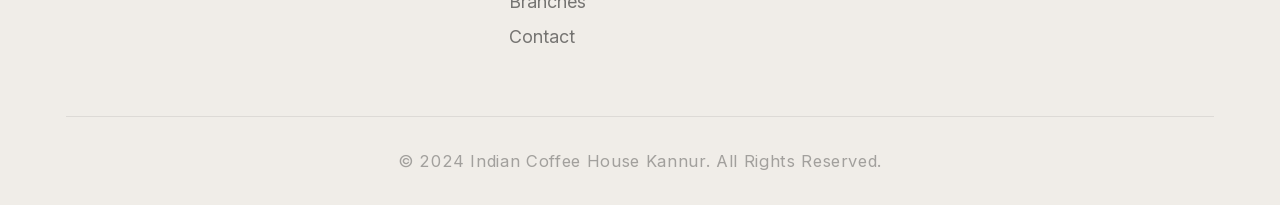
==== commit 1839d7a2: "Wire up image/font/script optimizations across all 8 pages - Wrap every photographic <img> in <pictu" ====
--- a/about.html
+++ b/about.html
@@ -16,17 +16,15 @@
     <link rel="apple-touch-icon" sizes="180x180" href="favicon/apple-touch-icon.png" />
     <link rel="manifest" href="favicon/site.webmanifest" />
     <meta name="theme-color" content="#ba110c" />
-    <link rel="stylesheet" href="style.css" />
-    <link rel="preconnect" href="https://fonts.googleapis.com" />
-    <link
-        href="https://fonts.googleapis.com/css2?family=Cormorant+Garamond:ital,wght@0,300;0,400;0,600;1,300;1,400&family=Inter:wght@300;400;500;600&display=swap"
-        rel="stylesheet" />
-    <link rel="stylesheet" href="https://cdnjs.cloudflare.com/ajax/libs/font-awesome/6.5.0/css/all.min.css" />
+    <link rel="stylesheet" href="style.min.css" />
+    <link rel="preconnect" href="https://cdnjs.cloudflare.com" crossorigin />
+    <link rel="preload" href="https://cdnjs.cloudflare.com/ajax/libs/font-awesome/6.5.0/css/all.min.css" as="style" onload="this.onload=null;this.rel='stylesheet'" />
+    <noscript><link rel="stylesheet" href="https://cdnjs.cloudflare.com/ajax/libs/font-awesome/6.5.0/css/all.min.css" /></noscript>
 </head>
 
 <body>
     <div class="page-loader" id="pageLoader" aria-hidden="true">
-        <img src="images/ICW- Kannur.png" alt="" class="page-loader__mark" />
+        <img src="images/ICW- Kannur.png" alt="" class="page-loader__mark" width="420" height="420"/>
     </div>
 
     <nav class="nav" id="nav">
@@ -39,7 +37,7 @@
             </ul>
 
             <a href="index.html" class="nav__logo-center" aria-label="Indian Coffee House — Home">
-                <img src="images/ICH.png" alt="Indian Coffee House" class="nav__wordmark" />
+                <img src="images/ICH.png" alt="Indian Coffee House" class="nav__wordmark" width="600" height="121"/>
             </a>
 
             <div class="nav__right-group">
@@ -101,7 +99,7 @@
                 <div class="about__right">
                     <div class="about__img-block reveal">
                         <div class="about__img-inner">
-                            <img src="images/akg.jpg" alt="Com. A.K. Gopalan (A.K.G.), founder of the Indian Coffee Workers' Co-operative movement" class="about__img-photo" loading="lazy" decoding="async" />
+                            <picture><source srcset="images/akg.webp" type="image/webp" /><img src="images/akg.jpg" alt="Com. A.K. Gopalan (A.K.G.), founder of the Indian Coffee Workers' Co-operative movement" class="about__img-photo" loading="lazy" decoding="async" width="332" height="440"/></picture>
                         </div>
                         <div class="about__badge reveal-delay">
                             <span class="about__badge-n">1958</span>
@@ -270,7 +268,7 @@
         <div class="footer__inner">
             <div class="footer__top">
                 <div class="footer__brand">
-                    <img src="images/ICW- Kannur.png" alt="Indian Coffee House" class="footer__mark" loading="lazy" decoding="async" />
+                    <img src="images/ICW- Kannur.png" alt="Indian Coffee House" class="footer__mark" loading="lazy" decoding="async" width="420" height="420"/>
                     <div>
                         <div class="footer__name">Indian Coffee House Kannur</div>
                         <div class="footer__sub">Indian Coffee Workers Co-operative Society Ltd. No. 4317 · Est. 1958
@@ -312,7 +310,7 @@
         </div>
     </footer>
 
-    <script src="script.js"></script>
+    <script src="script.min.js" defer></script>
 </body>
 
 </html>
--- a/style.min.css
+++ b/style.min.css
@@ -0,0 +1 @@
+@font-face{font-family:'Cormorant Garamond';font-style:normal;font-weight:300 600;font-display:swap;src:url('fonts/cormorant-garamond-normal.woff2') format('woff2');unicode-range:U+0000-00FF,U+0131,U+0152-0153,U+02BB-02BC,U+02C6,U+02DA,U+02DC,U+0304,U+0308,U+0329,U+2000-206F,U+20AC,U+2122,U+2191,U+2193,U+2212,U+2215,U+FEFF,U+FFFD}@font-face{font-family:'Cormorant Garamond';font-style:italic;font-weight:300 400;font-display:swap;src:url('fonts/cormorant-garamond-italic.woff2') format('woff2');unicode-range:U+0000-00FF,U+0131,U+0152-0153,U+02BB-02BC,U+02C6,U+02DA,U+02DC,U+0304,U+0308,U+0329,U+2000-206F,U+20AC,U+2122,U+2191,U+2193,U+2212,U+2215,U+FEFF,U+FFFD}@font-face{font-family:Inter;font-style:normal;font-weight:300 600;font-display:swap;src:url('fonts/inter.woff2') format('woff2');unicode-range:U+0000-00FF,U+0131,U+0152-0153,U+02BB-02BC,U+02C6,U+02DA,U+02DC,U+0304,U+0308,U+0329,U+2000-206F,U+20AC,U+2122,U+2191,U+2193,U+2212,U+2215,U+FEFF,U+FFFD}:root{--red:#ba110c;--red-lt:#d42520;--gold:#c9a96e;--gold-lt:#dbc585;--gold-dk:#7a5c2a;--dark:#111111;--dark2:#1a1a1a;--dark3:#252525;--white:#ffffff;--cream:#faf8f5;--cream2:#f0ede8;--offwhite:#f5f1ec;--muted:#888888;--border-d:rgba(255, 255, 255, 0.09);--border-l:rgba(0, 0, 0, 0.08);--serif:'Cormorant Garamond',Georgia,serif;--sans:'Inter',system-ui,sans-serif;--ease:cubic-bezier(.4, 0, .2, 1);--nav-h:84px}*,::after,::before{box-sizing:border-box;margin:0;padding:0}html{scroll-behavior:smooth;font-size:clamp(16px, .76vw + 13.15px, 23px)}body{font-family:var(--sans);background:var(--cream);color:var(--dark);overflow-x:hidden;-webkit-font-smoothing:antialiased}a{text-decoration:none;color:inherit}ul{list-style:none}strong{font-weight:600}img{max-width:100%;display:block}::-webkit-scrollbar{width:4px}::-webkit-scrollbar-track{background:var(--dark)}::-webkit-scrollbar-thumb{background:var(--red);border-radius:4px}.page-loader{position:fixed;inset:0;z-index:999;display:flex;align-items:center;justify-content:center;background:#fff;transition:opacity .4s var(--ease),visibility .4s var(--ease)}.page-loader.is-hidden{opacity:0;visibility:hidden;pointer-events:none}.page-loader__mark{width:clamp(64px,16vw,140px);height:auto;animation:pageLoaderSpin 1.4s linear infinite}@keyframes pageLoaderSpin{to{transform:rotate(360deg)}}@media (prefers-reduced-motion:reduce){.page-loader__mark{animation:none}}.nav{position:fixed;top:0;left:0;right:0;z-index:100;background:0 0;border-bottom:1px solid transparent;border-radius:0;box-shadow:none;transition:background .3s var(--ease),box-shadow .3s var(--ease),border-color .3s var(--ease),backdrop-filter .3s var(--ease)}.nav.scrolled{background:rgba(247,243,238,.85);backdrop-filter:blur(14px);-webkit-backdrop-filter:blur(14px);border-bottom:1px solid rgba(0,0,0,.06);box-shadow:0 10px 34px rgba(17,17,17,.13)}.nav__inner{display:grid;grid-template-columns:1fr auto 1fr;align-items:center;gap:1rem;height:68px;padding:0 1.4rem}.nav__links{display:flex;align-items:center;gap:.2rem}.nav__links--left{justify-content:flex-start}.nav__links--right{gap:.6rem}.nav__right-group{display:flex;align-items:center;justify-content:flex-end;gap:.8rem}.nav__links a{font-size:.92rem;font-weight:600;color:var(--dark);padding:.5rem .8rem;border-radius:6px;letter-spacing:.02em;white-space:nowrap;transition:color .2s,background .2s}.nav__links a:hover{color:var(--red);background:rgba(255,255,255,.45)}.nav__links a.active{color:#5a2e14;background:rgba(255,255,255,.55)}.nav__logo-center{display:flex;align-items:center;justify-content:center}.nav__wordmark{width:clamp(130px,15vw,190px);height:auto;transition:transform .3s var(--ease)}.nav__logo-center:hover .nav__wordmark{transform:scale(1.06)}.nav__links--right{gap:.6rem}.nav__cta{background:var(--dark);color:#fff!important;font-size:.88rem;font-weight:600;letter-spacing:.04em;padding:.55rem 1.3rem;border-radius:9px;white-space:nowrap;box-shadow:0 2px 10px rgba(0,0,0,.18);transition:background .22s,transform .22s}.nav__cta:hover{background:var(--dark3);transform:translateY(-1px)}.nav__cta--mobile{display:none;border-radius:14px;background:rgba(17,17,17,.82);backdrop-filter:blur(12px);-webkit-backdrop-filter:blur(12px);border:1px solid rgba(255,255,255,.12);box-shadow:0 8px 24px rgba(17,17,17,.18);-webkit-tap-highlight-color:transparent;transition:background .2s,transform .2s}.nav__cta--mobile:active{background:rgba(17,17,17,.95);transform:scale(.98)}.nav__burger{display:none;flex-direction:column;gap:6px;background:0 0;border:none;cursor:pointer;padding:4px;justify-self:end}.nav__burger span{display:block;width:20px;height:1.5px;background:var(--dark);border-radius:2px;transition:.3s var(--ease)}.nav__burger.open span:first-child{transform:rotate(45deg) translate(4px,4px)}.nav__burger.open span:nth-child(2){opacity:0;transform:rotate(-45deg)}.nav__mobile{display:none;flex-direction:column;gap:.1rem;padding:.6rem;background:rgba(247,243,238,.97);backdrop-filter:blur(14px);-webkit-backdrop-filter:blur(14px);border-top:1px solid var(--border-l)}.nav__mobile a{font-size:.85rem;font-weight:600;color:var(--dark);padding:.75rem .9rem;border-radius:8px;text-shadow:0 1px 3px rgba(255,255,255,.3);transition:background .2s,color .2s;-webkit-tap-highlight-color:transparent}.nav__mobile a:hover{color:var(--red);background:rgba(255,255,255,.45)}.nav__mobile a.active{color:#5a2e14;background:rgba(255,255,255,.55)}.nav__mobile .nav__cta--mobile{display:block;text-align:center;margin-top:.5rem}.nav__mobile.open{display:flex}.btn{display:inline-flex;align-items:center;gap:.5rem;padding:1rem 2.2rem;border-radius:10px;font-family:var(--sans);font-size:.95rem;font-weight:600;letter-spacing:.02em;cursor:pointer;border:none;transition:all .25s var(--ease)}.btn--gold{background:rgba(255,255,255,.5);backdrop-filter:blur(14px);-webkit-backdrop-filter:blur(14px);border:1px solid rgba(17,17,17,.08);color:var(--dark);box-shadow:0 8px 24px rgba(17,17,17,.08)}.btn--gold:hover{background:rgba(255,255,255,.8);box-shadow:0 12px 32px rgba(17,17,17,.12);transform:translateY(-2px)}.btn--ghost{background:rgba(255,255,255,.25);backdrop-filter:blur(10px);-webkit-backdrop-filter:blur(10px);color:var(--dark);border:1px solid rgba(17,17,17,.12)}.btn--ghost:hover{background:rgba(255,255,255,.5);border-color:var(--red);color:var(--red)}.hero{position:relative;height:300vh;background:var(--offwhite);--hero-progress:0;--hero-reveal:0}.hero__pin{position:sticky;top:0;height:100vh;display:flex;flex-direction:column;align-items:center;justify-content:center;overflow:hidden}.hero__bg{position:absolute;inset:0;z-index:0;background:radial-gradient(ellipse 60% 50% at 80% 20%,rgba(201,169,110,.16) 0,transparent 60%),radial-gradient(ellipse 50% 60% at 20% 80%,rgba(186,17,12,.1) 0,transparent 60%),var(--offwhite)}.hero__bg::after{content:'';position:absolute;inset:0;background-image:url("data:image/svg+xml,%3Csvg viewBox='0 0 256 256' xmlns='http://www.w3.org/2000/svg'%3E%3Cfilter id='n'%3E%3CfeTurbulence type='fractalNoise' baseFrequency='0.9' numOctaves='4' stitchTiles='stitch'/%3E%3C/filter%3E%3Crect width='100%25' height='100%25' filter='url(%23n)' opacity='0.04'/%3E%3C/svg%3E");opacity:.4;pointer-events:none}.hero__overlay{position:absolute;inset:0;background:rgba(245,241,236,.35)}.hero__content{position:relative;z-index:1;width:100%;max-width:1200px;padding:0 1.5rem;display:grid;grid-template-columns:1fr 1fr;align-items:center;gap:3rem}.hero__left{width:fit-content;max-width:600px;text-align:left;will-change:transform,opacity;transform:translateX(calc((1 - var(--hero-reveal)) * var(--hero-center-offset,0) + var(--hero-progress) * -40px));opacity:calc(1 - var(--hero-progress) * .3)}.hero__eyebrow{font-size:.72rem;letter-spacing:.22em;text-transform:uppercase;color:var(--gold-dk);font-family:var(--sans);font-weight:500;margin-bottom:1.8rem;display:block}.hero__title{font-family:var(--serif);font-size:clamp(3.2rem, 6.5vw, 6.5rem);font-weight:300;line-height:.95;color:var(--dark);margin-bottom:1.5rem}.hero__title em{color:var(--gold-dk);font-style:italic}.hero__sub{font-size:.95rem;color:rgba(17,17,17,.55);max-width:440px;margin:0 0 2.5rem;line-height:1.8}.hero__actions{display:flex;gap:1rem;justify-content:flex-start;flex-wrap:wrap}.hero__right{will-change:transform,opacity;opacity:var(--hero-reveal);transform:translateX(calc((1 - var(--hero-reveal)) * 60px))}.hero__reel{height:clamp(440px,56vh,640px);width:100%;position:relative;box-shadow:0 30px 60px rgba(17,17,17,.16);border-radius:18px}.hero__reel-item{position:absolute;inset:0;overflow:hidden;border-radius:18px;will-change:transform,opacity;transition:opacity .9s var(--ease),transform .9s var(--ease)}.hero__reel-item:first-child{opacity:var(--card0-opacity, 1)}.hero__reel-item:nth-child(2){opacity:var(--card1-opacity, 0);transform:translateY(calc(var(--card1-y,70) * 1px))}.hero__reel-item:nth-child(3){opacity:var(--card2-opacity, 0);transform:translateY(calc(var(--card2-y,70) * 1px))}.hero__reel-item img{width:100%;height:100%;object-fit:cover;display:block}.hero--static{height:100vh;--hero-reveal:1}.hero--static .hero__pin{position:static;height:100%}.hero--static .hero__left,.hero--static .hero__right{transform:none;opacity:1}.hero__scroll{position:absolute;bottom:2.5rem;left:50%;transform:translateX(-50%);display:flex;flex-direction:column;align-items:center;gap:.5rem;z-index:1}.hero__scroll-line{display:block;width:1px;height:50px;background:var(--gold);animation:scrollLine 2s ease-in-out infinite;transform-origin:top}@keyframes scrollLine{0%{transform:scaleY(0);opacity:0}50%{opacity:1}100%{transform:scaleY(1);opacity:0}}.hero__scroll-text{font-size:.62rem;letter-spacing:.18em;text-transform:uppercase;color:var(--gold-dk)}.hero__stats{width:100%;display:flex;justify-content:center;align-items:center;gap:0;background:var(--offwhite);border-top:1px solid var(--border-l);border-bottom:1px solid var(--border-l)}.hero__stat{padding:1.5rem 3rem;text-align:center;display:flex;flex-direction:column;gap:.25rem}.hero__stat-n{font-family:var(--serif);font-size:2.2rem;font-weight:400;color:var(--gold-dk);line-height:1}.hero__stat-l{font-size:.65rem;letter-spacing:.15em;text-transform:uppercase;color:var(--muted)}.hero__stat-div{width:1px;height:40px;background:var(--border-l)}@media (prefers-reduced-motion:reduce){.hero{height:100vh;--hero-reveal:1}.hero__pin{position:static;height:100%}.hero__left,.hero__right{transform:none;opacity:1}}.pagehero{position:relative;padding:calc(var(--nav-h) + 5rem) 0 5rem;background:var(--offwhite);overflow:hidden}.pagehero__bg{position:absolute;inset:0;background:radial-gradient(ellipse 60% 60% at 85% 0,rgba(201,169,110,.16) 0,transparent 60%),radial-gradient(ellipse 50% 60% at 10% 100%,rgba(186,17,12,.1) 0,transparent 60%),var(--offwhite)}.pagehero__content{position:relative;z-index:1;max-width:720px}.pagehero__eyebrow{font-size:.72rem;letter-spacing:.22em;text-transform:uppercase;color:var(--gold-dk);font-weight:500;margin-bottom:1.2rem;display:block}.pagehero__title{font-family:var(--serif);font-size:clamp(2.6rem, 6vw, 4.4rem);font-weight:300;line-height:1.05;color:var(--dark);margin-bottom:1.2rem}.pagehero__title em{color:var(--gold-dk);font-style:italic}.pagehero__sub{font-size:.95rem;color:rgba(17,17,17,.55);max-width:520px;line-height:1.8}.marquee{overflow:hidden;background:var(--red);padding:.75rem 0;white-space:nowrap}.marquee__track{display:inline-flex;align-items:center;gap:2rem;animation:marquee 30s linear infinite}.marquee__track span{font-size:.72rem;letter-spacing:.14em;text-transform:uppercase;font-weight:600;color:#fff}.marquee__dot{width:5px!important;height:5px!important;border-radius:50%!important;background:rgba(255,255,255,.45)!important;flex-shrink:0}@keyframes marquee{from{transform:translateX(0)}to{transform:translateX(-50%)}}.highlights__grid{display:grid;grid-template-columns:repeat(3,1fr);gap:1.5rem}.highlight{padding:2.5rem 2rem;border:1px solid var(--border-l);border-radius:14px;background:var(--white);transition:box-shadow .3s,transform .3s}.highlight:hover{box-shadow:0 14px 40px rgba(17,17,17,.09);transform:translateY(-3px)}.highlight__icon{width:52px;height:52px;border-radius:10px;background:var(--cream2);color:var(--red);display:flex;align-items:center;justify-content:center;font-size:1.3rem;margin-bottom:1.5rem}.highlight h3{font-family:var(--serif);font-size:1.5rem;font-weight:400;margin-bottom:.6rem}.highlight p{font-size:.85rem;color:var(--muted);line-height:1.75;margin-bottom:1.2rem}.highlight__link{font-size:.75rem;font-weight:600;letter-spacing:.06em;text-transform:uppercase;color:var(--red);display:inline-flex;align-items:center;gap:.4rem;transition:gap .2s}.highlight__link:hover{gap:.7rem}.section{padding:8rem 0}.section--dark{background:var(--offwhite)}.section--tight{padding:6rem 0}.wrap{max-width:1240px;margin:0 auto;padding:0 2rem}.tag{display:inline-block;font-size:.65rem;letter-spacing:.2em;text-transform:uppercase;color:var(--red);font-weight:600;margin-bottom:1rem;font-family:var(--sans)}.tag--light{color:var(--gold-dk)}.heading{font-family:var(--serif);font-size:clamp(2.4rem, 5vw, 4rem);font-weight:300;line-height:1.05;color:var(--dark);margin-bottom:1.5rem}.heading--light{color:var(--dark)}.heading em{font-style:italic;color:var(--gold-dk)}.heading--light em{color:var(--gold-dk)}.body-text{font-size:.9rem;color:#5a5146;line-height:1.85;margin-bottom:1.1rem}.sec-head{max-width:520px;margin-bottom:4rem}.about__grid{display:grid;grid-template-columns:1fr 1fr;gap:6rem;align-items:center}.about__right{position:relative}.about__img-block{position:relative}.about__img-inner{background:var(--dark3);border-radius:14px;overflow:hidden;aspect-ratio:332/440;display:flex;align-items:center;justify-content:center;border:1px solid var(--border-l)}.about__img-photo{width:100%;height:100%;object-fit:cover;object-position:top center}.about__badge{position:absolute;bottom:-1.5rem;right:-1.5rem;background:var(--gold);color:var(--dark);padding:1.5rem 2rem;border-radius:14px;text-align:center}.about__badge-n{display:block;font-family:var(--serif);font-size:2.2rem;font-weight:400;line-height:1}.about__badge-l{display:block;font-size:.65rem;letter-spacing:.15em;text-transform:uppercase;font-weight:600;margin-top:.3rem}.about__cards{display:grid;grid-template-columns:1fr 1fr;gap:1rem;margin-top:3rem}.about__mini{background:var(--white);border:1px solid var(--border-l);border-radius:14px;padding:1.3rem;display:flex;align-items:center;gap:.85rem;box-shadow:0 2px 12px rgba(0,0,0,.05)}.about__mini i{font-size:1.1rem;color:var(--red)}.about__mini-n{font-family:var(--serif);font-size:1.4rem;font-weight:400;color:var(--dark);line-height:1}.about__mini-l{font-size:.67rem;color:var(--muted);letter-spacing:.06em;margin-top:.2rem}.timeline{position:relative;max-width:780px;margin:0 auto;padding-left:2.4rem}.timeline::before{content:'';position:absolute;left:6px;top:6px;bottom:6px;width:1px;background:var(--border-l)}.timeline__item{position:relative;padding-bottom:2.8rem}.timeline__item:last-child{padding-bottom:0}.timeline__dot{position:absolute;left:-2.4rem;top:.2rem;width:13px;height:13px;border-radius:50%;background:var(--gold);border:2px solid var(--offwhite)}.timeline__year{font-family:var(--serif);font-size:1.5rem;color:var(--gold-dk);margin-bottom:.4rem}.timeline__item h4{font-size:.85rem;font-weight:600;color:var(--dark);letter-spacing:.03em;margin-bottom:.5rem}.timeline__item p{font-size:.82rem;color:rgba(17,17,17,.5);line-height:1.75}.fac__grid{display:grid;grid-template-columns:repeat(3,1fr);gap:1px;border:1px solid var(--border-l);border-radius:14px;overflow:hidden}.fac__card{display:flex;flex-direction:column;padding:2.5rem 2rem;border-right:1px solid var(--border-l);border-bottom:1px solid var(--border-l);transition:background .3s}.fac__card:hover{background:rgba(201,169,110,.06)}.fac__card--large{background:rgba(201,169,110,.04)}.fac__num{font-family:var(--serif);font-size:.9rem;color:var(--gold-dk);margin-bottom:1.5rem;font-style:italic}.fac__icon{font-size:1.3rem;color:var(--gold);margin-bottom:1.2rem;display:block}.fac__card h3{font-family:var(--serif);font-size:1.4rem;font-weight:400;color:var(--dark);margin-bottom:.75rem}.fac__card p{font-size:.8rem;color:rgba(17,17,17,.5);line-height:1.75;margin-bottom:1.2rem}.fac__price{font-family:var(--serif);font-size:1.1rem;color:var(--gold-dk);margin-bottom:1.2rem}.fac__price small{font-size:.72rem;color:var(--muted);font-family:var(--sans)}.fac__tag{display:inline-block;font-size:.65rem;letter-spacing:.12em;text-transform:uppercase;color:var(--gold-dk);border:1px solid var(--border-l);padding:.3rem .75rem;border-radius:999px}.fac__link{display:inline-flex;align-items:center;gap:.4rem;font-size:.75rem;font-weight:600;letter-spacing:.06em;color:var(--gold-dk);text-transform:uppercase;transition:gap .22s;margin-top:auto;padding-top:1.2rem}.fac__link:hover{gap:.7rem}.tariff__grid{display:grid;grid-template-columns:repeat(3,1fr);gap:0;border:1px solid var(--border-l);border-radius:14px;overflow:hidden}.tariff__item{padding:2.2rem;border-right:1px solid var(--border-l);border-bottom:1px solid var(--border-l)}.tariff__item>i{font-size:1.1rem;color:var(--red);display:block;margin-bottom:1.1rem}.tariff__item h4{font-family:var(--serif);font-size:1.1rem;font-weight:400;color:var(--dark);margin-bottom:.6rem}.tariff__item p{font-size:.78rem;color:var(--muted);line-height:1.7}.book__grid{display:grid;grid-template-columns:1.1fr .9fr;gap:4rem;align-items:start}.book__amenities{display:grid;grid-template-columns:1fr 1fr;gap:.9rem;margin:2rem 0 2.5rem}.book__amenity{display:flex;align-items:center;gap:.7rem;font-size:.82rem;color:rgba(17,17,17,.6)}.book__amenity i{color:var(--gold);width:18px}.book__card{background:rgba(255,255,255,.6);border:1px solid var(--border-l);border-radius:14px;padding:2.2rem}.book__card+.book__card{margin-top:1.2rem}.book__card-top{display:flex;justify-content:space-between;align-items:flex-start;gap:1rem;margin-bottom:.5rem}.book__card h4{font-family:var(--serif);font-size:1.3rem;font-weight:400;color:var(--dark)}.book__card p{font-size:.8rem;color:rgba(17,17,17,.55);line-height:1.7;margin-bottom:1.2rem}.reveal-call{display:inline-flex;align-items:center;gap:.55rem;background:0 0;border:1px solid var(--gold-dk);color:var(--gold-dk);font-family:var(--sans);font-size:.78rem;font-weight:600;letter-spacing:.03em;padding:.7rem 1.3rem;border-radius:10px;cursor:pointer;transition:background .22s,color .22s}.reveal-call:hover{background:var(--gold);color:var(--dark)}.reveal-call.revealed{background:var(--gold);color:var(--dark);cursor:default}.book__price-strip{display:flex;align-items:baseline;gap:.5rem;margin:1.4rem 0 1.6rem;padding:1.2rem 1.4rem;background:rgba(201,169,110,.06);border:1px solid var(--border-l);border-radius:10px}.book__price-strip strong{font-family:var(--serif);font-size:1.6rem;color:var(--gold-dk);font-weight:400}.book__price-strip span{font-size:.72rem;color:var(--muted)}.menu__switcher{display:flex;gap:0;margin-bottom:3rem;border:1px solid var(--border-l);border-radius:10px;overflow:hidden;width:fit-content}.menu__btn{padding:.65rem 2rem;font-family:var(--sans);font-size:.78rem;font-weight:600;letter-spacing:.08em;text-transform:uppercase;color:rgba(17,17,17,.45);background:0 0;border:none;cursor:pointer;transition:all .25s}.menu__btn.active{background:var(--gold);color:var(--dark)}.menu__btn:not(.active):hover{color:var(--dark)}.menu__panel{display:none}.menu__panel.active{display:block}.menu__meta{display:flex;gap:2.5rem;margin-bottom:2rem;flex-wrap:wrap;align-items:center}.menu__meta span{font-size:.75rem;letter-spacing:.06em;color:rgba(17,17,17,.5);display:flex;align-items:center;gap:.5rem}.menu__meta i{color:var(--gold)}.menu__grid{display:grid;grid-template-columns:repeat(4,1fr);border:1px solid var(--border-l);border-radius:14px;overflow:hidden}.menu__item{padding:1.1rem 1.4rem;font-size:.8rem;color:rgba(17,17,17,.65);font-family:var(--sans);border-right:1px solid var(--border-l);border-bottom:1px solid var(--border-l);transition:background .22s,color .22s;cursor:default}.menu__item:hover{background:rgba(201,169,110,.1);color:var(--dark)}.carousel__wrap{display:flex;align-items:center;gap:1.5rem}.carousel__vp{overflow:hidden;flex:1;min-width:0}.carousel__track{position:relative;display:flex;gap:1.5rem;transition:transform .5s var(--ease)}.carousel__btn{width:46px;height:46px;border-radius:50%;background:0 0;border:1px solid var(--border-l);color:var(--dark);font-size:.85rem;cursor:pointer;flex-shrink:0;display:flex;align-items:center;justify-content:center;transition:all .25s var(--ease)}.carousel__btn:hover{background:var(--red);color:#fff;border-color:var(--red)}.member{min-width:160px;flex-shrink:0;padding:2rem 1.5rem;text-align:center;border:1px solid var(--border-l);border-radius:14px;background:rgba(255,255,255,.6);transition:border-color .25s,box-shadow .25s}.member:hover{border-color:var(--gold);box-shadow:0 4px 24px rgba(0,0,0,.2)}.member__init{width:56px;height:56px;border-radius:50%;background:rgba(201,169,110,.1);color:var(--gold-dk);font-size:.72rem;font-weight:700;letter-spacing:.04em;display:flex;align-items:center;justify-content:center;margin:0 auto 1rem;font-family:var(--sans);border:1px solid var(--border-l)}.member__name{font-family:var(--serif);font-size:.95rem;font-weight:400;color:var(--dark);margin-bottom:.35rem}.member__role{font-size:.62rem;letter-spacing:.12em;text-transform:uppercase;color:var(--gold-dk);font-weight:600}.branch__tabs{display:flex;gap:0;margin-bottom:3rem;border:1px solid var(--border-l);border-radius:10px;overflow:hidden;width:fit-content}.branch__tab{padding:.6rem 1.8rem;font-family:var(--sans);font-size:.75rem;font-weight:600;letter-spacing:.07em;text-transform:uppercase;color:rgba(17,17,17,.45);background:0 0;border:none;cursor:pointer;transition:all .25s}.branch__tab.active{background:var(--gold);color:var(--dark)}.branch__tab:not(.active):hover{color:var(--dark)}.branch__panel{display:none}.branch__panel.active{display:block}.branch-grid{display:grid;grid-template-columns:repeat(3,1fr);gap:1.5rem}.branch-card{position:relative;aspect-ratio:326/264;border-radius:16px;overflow:hidden;background:var(--dark3)}.branch-card img{width:100%;height:100%;object-fit:cover;display:block;transition:filter .35s var(--ease),transform .5s var(--ease)}.branch-card:hover img{filter:blur(3px) brightness(.5);transform:scale(1.05)}.branch-card__overlay{position:absolute;inset:0;display:flex;flex-direction:column;align-items:center;justify-content:center;gap:.3rem;padding:1rem;text-align:center;opacity:0;transition:opacity .35s var(--ease)}.branch-card:hover .branch-card__overlay{opacity:1}.branch-card__overlay h4{font-family:var(--serif);font-size:1.15rem;font-weight:400;color:#fff}.branch-card__overlay p{font-size:.74rem;color:rgba(255,255,255,.75);line-height:1.5}.branch-card__overlay a{display:inline-flex;align-items:center;gap:.35rem;font-size:.72rem;font-weight:600;color:var(--gold);letter-spacing:.03em;margin-top:.2rem;transition:opacity .2s}.branch-card__overlay a:hover{opacity:.75}.other__grid{display:grid;grid-template-columns:repeat(5,1fr);gap:1.5rem}.other__item{padding:2.5rem 1rem;text-align:center;border:1px solid var(--border-l);border-radius:14px;display:flex;flex-direction:column;align-items:center;gap:.75rem;background:rgba(255,255,255,.6);transition:background .25s}.other__item:hover{background:rgba(201,169,110,.06)}.other__item i{font-size:1.1rem;color:var(--gold)}.other__item span{font-family:var(--serif);font-size:1.1rem;color:var(--dark)}.place{min-width:290px;flex-shrink:0;padding:2.2rem;border:1px solid var(--border-l);border-radius:14px;background:var(--white);transition:box-shadow .25s}.place:hover{box-shadow:0 8px 32px rgba(0,0,0,.08)}.place__dist{font-size:.62rem;letter-spacing:.15em;text-transform:uppercase;color:var(--red);font-weight:600;margin-bottom:1rem;display:inline-block}.place h4{font-family:var(--serif);font-size:1.1rem;font-weight:400;color:var(--dark);margin-bottom:.65rem}.place p{font-size:.78rem;color:var(--muted);line-height:1.75}.products__grid{display:grid;grid-template-columns:repeat(3,1fr);gap:1.75rem}.product-card{display:block;border:1px solid var(--border-l);border-radius:16px;overflow:hidden;background:var(--white);transition:transform .3s var(--ease),box-shadow .3s var(--ease)}.product-card:hover{transform:translateY(-6px);box-shadow:0 20px 40px rgba(17,17,17,.12)}.product-card__media{aspect-ratio:3/4;background:var(--cream2);overflow:hidden}.product-card__media img{width:100%;height:100%;object-fit:contain;display:block;transform:scale(1.18);transition:transform .4s var(--ease)}.product-card:hover .product-card__media img{transform:scale(1.24)}.product-card__body{padding:1.6rem 1.5rem 1.8rem;text-align:center}.product-card h3{font-family:var(--serif);font-weight:400;font-size:1.3rem;color:var(--dark);margin-bottom:.5rem}.product-card p{font-size:.82rem;color:var(--muted);line-height:1.7}.contact__grid{max-width:480px}.contact__info{display:flex;flex-direction:column;gap:1.5rem;margin-top:2.5rem}.contact__row{display:flex;gap:1rem;align-items:flex-start}.contact__row i{color:var(--gold);margin-top:.15rem;flex-shrink:0}.contact__row strong{display:block;font-size:.72rem;letter-spacing:.1em;text-transform:uppercase;color:var(--gold-dk);font-weight:600;margin-bottom:.4rem}.contact__row span{display:block;font-size:.8rem;color:rgba(17,17,17,.55);line-height:1.7}.contact__social{display:flex;gap:1rem;margin-top:2rem}.contact__soc{width:40px;height:40px;border-radius:50%;border:1px solid var(--border-l);color:rgba(17,17,17,.5);display:flex;align-items:center;justify-content:center;font-size:.85rem;transition:all .25s}.contact__soc:hover{background:var(--gold);border-color:var(--gold);color:var(--dark)}.footer{background:var(--cream2);border-top:1px solid var(--border-l)}.footer__inner{max-width:1240px;margin:0 auto;padding:0 2rem}.footer__top{display:flex;justify-content:space-between;align-items:flex-start;padding:3.5rem 0 3rem;gap:4rem;border-bottom:1px solid var(--border-l)}.footer__brand{display:flex;align-items:flex-start;gap:.85rem;max-width:280px}.footer__mark{width:44px;height:44px;object-fit:contain;flex-shrink:0}.footer__name{font-family:var(--serif);font-size:1rem;font-weight:400;color:var(--dark);margin-bottom:.3rem}.footer__sub{font-size:.7rem;color:rgba(17,17,17,.45);line-height:1.6}.footer__nav{display:flex;gap:4rem;flex-wrap:wrap}.footer__col{display:flex;flex-direction:column;gap:.6rem}.footer__col h5{font-size:.62rem;letter-spacing:.18em;text-transform:uppercase;color:var(--gold-dk);font-weight:600;margin-bottom:.4rem}.footer__col a,.footer__col span{font-size:.78rem;color:rgba(17,17,17,.55);transition:color .2s}.footer__col a:hover{color:var(--dark)}.footer__bottom{padding:1.5rem 0;display:flex;justify-content:center}.footer__bottom span{font-size:.72rem;color:rgba(17,17,17,.35);letter-spacing:.04em}.reveal{opacity:0;transform:translateY(28px);transition:opacity .7s var(--ease),transform .7s var(--ease)}.reveal.visible{opacity:1;transform:translateY(0)}.reveal-delay{transition-delay:.2s}.explore__grid{display:grid;grid-template-columns:repeat(4,1fr);gap:1.25rem}.explore__card{display:flex;flex-direction:column;gap:1.1rem;padding:2.3rem 1.9rem;border:1px solid var(--border-l);border-radius:18px;background:rgba(255,255,255,.6);transition:background .25s,transform .25s,border-color .25s}.explore__card:hover{background:rgba(201,169,110,.07);border-color:var(--gold);transform:translateY(-3px)}.explore__card i{width:48px;height:48px;display:flex;align-items:center;justify-content:center;border-radius:12px;background:rgba(201,169,110,.12);font-size:1.35rem;color:var(--gold-dk)}.explore__card h4{font-family:var(--serif);font-size:1.3rem;font-weight:400;color:var(--dark)}.explore__card span{font-size:.85rem;color:rgba(17,17,17,.55);line-height:1.6}.dish-grid{display:grid;grid-template-columns:repeat(3,1fr);gap:1.25rem}.dish-card{position:relative;display:block;aspect-ratio:4/3;border-radius:16px;overflow:hidden;background:var(--dark3)}.dish-card img{width:100%;height:100%;object-fit:cover;display:block;transition:filter .35s var(--ease),transform .5s var(--ease)}.dish-card:hover img{filter:blur(3px) brightness(.65);transform:scale(1.05)}.dish-card__tag{position:absolute;top:.9rem;left:.9rem;font-size:.6rem;letter-spacing:.1em;text-transform:uppercase;font-weight:700;padding:.3rem .65rem;border-radius:999px;white-space:nowrap;z-index:1}.dish-card__tag--veg{background:rgba(255,255,255,.9);color:#2d6a4f}.dish-card__tag--nonveg{background:rgba(255,255,255,.9);color:var(--red)}.dish-card__overlay{position:absolute;inset:0;display:flex;align-items:center;justify-content:center;padding:0 1rem;text-align:center;opacity:0;transition:opacity .35s var(--ease)}.dish-card:hover .dish-card__overlay{opacity:1}.dish-card__overlay h4{font-family:var(--serif);font-weight:400;font-size:1.4rem;color:#fff}.cta-banner{text-align:center;padding:5.5rem 0;background:var(--offwhite);position:relative;overflow:hidden}.cta-banner::before{content:'';position:absolute;inset:0;background:radial-gradient(ellipse 60% 80% at 50% 0,rgba(201,169,110,.1) 0,transparent 60%)}.cta-banner__inner{position:relative;z-index:1}.cta-banner h2{font-family:var(--serif);font-size:clamp(2rem, 4vw, 3rem);font-weight:300;color:var(--dark);margin-bottom:.6rem}.cta-banner h2 em{color:var(--gold-dk);font-style:italic}.cta-banner p{font-size:.9rem;color:rgba(17,17,17,.6);margin-bottom:2rem}.cta-banner__actions{display:flex;gap:1rem;justify-content:center;flex-wrap:wrap}@media(max-width:1024px){.about__grid{grid-template-columns:1fr;gap:3rem}.fac__grid{grid-template-columns:repeat(2,1fr)}.tariff__grid{grid-template-columns:repeat(2,1fr)}.menu__grid{grid-template-columns:repeat(3,1fr)}.footer__top{flex-direction:column;gap:2.5rem}.other__grid{grid-template-columns:repeat(3,1fr)}.hero__stat{padding:1.2rem 1.5rem}.highlights__grid{grid-template-columns:1fr 1fr}.book__grid{grid-template-columns:1fr;gap:3rem}.products__grid{grid-template-columns:1fr 1fr}.explore__grid{grid-template-columns:repeat(3,1fr)}.dish-grid{grid-template-columns:1fr 1fr}.nav__links--left,.nav__links--right{gap:0}.nav__links a{padding:.5rem .55rem;font-size:.74rem}.nav__inner{padding:0 2rem}.wrap{padding:0 2.5rem}.hero__content{padding:0 2.5rem}.pagehero__content{padding:0 2.5rem}}@media(max-width:860px){.nav__cta--desktop,.nav__links--left,.nav__links--right,.nav__right-group{display:none}.nav__inner{grid-template-columns:1fr auto}.nav__logo-center{justify-content:flex-start}.nav__burger{display:flex}.section{padding:5rem 0}.section--tight{padding:4rem 0}.hero{height:auto;--hero-reveal:1}.hero__pin{position:static;height:auto;padding:calc(var(--nav-h) + 3rem) 0 3rem}.hero__content{grid-template-columns:1fr;gap:2.5rem;text-align:center}.hero__left{transform:none;opacity:1;max-width:100%;text-align:center;justify-self:center;margin:0 auto}.hero__actions{justify-content:center;margin-bottom:2.5rem}.hero__scroll{display:none}.hero__right{display:none}.hero__bg{background:url('images/hero1.jpg') center/cover no-repeat;filter:blur(9px);transform:scale(1.1)}.hero__bg::after{display:none}.hero__overlay{background:rgba(245,241,236,.74)}.hero__title{font-size:clamp(3rem, 12vw, 5rem)}.hero__stats{display:none}.fac__grid{grid-template-columns:1fr}.tariff__grid{grid-template-columns:1fr}.menu__grid{grid-template-columns:repeat(2,1fr)}.other__grid{grid-template-columns:repeat(2,1fr)}.branch-grid{grid-template-columns:repeat(2,1fr)}.footer__top{align-items:center;text-align:center}.footer__brand{flex-direction:column;align-items:center;max-width:100%}.footer__nav{flex-wrap:wrap;justify-content:center;gap:2rem;width:100%}.footer__col{align-items:center}.place{flex:0 0 100%;min-width:0;padding:1.6rem}.member{min-width:140px}.carousel__wrap{gap:.75rem}.carousel__btn{width:38px;height:38px;flex-shrink:0}.hero__actions{flex-direction:column;align-items:center}.btn{width:100%;justify-content:center}.highlights__grid{grid-template-columns:1fr}.products__grid{grid-template-columns:1fr}.explore__grid{grid-template-columns:1fr 1fr}.dish-grid{grid-template-columns:1fr}.cta-banner__actions{flex-direction:column;align-items:center}}@media(max-width:480px){.explore__grid{grid-template-columns:1fr}.menu__grid{grid-template-columns:1fr}.hero__title{font-size:2.8rem}.about__cards{grid-template-columns:1fr}.other__grid{grid-template-columns:repeat(2,1fr)}.book__amenities{grid-template-columns:1fr}}@media (hover:none),(max-width:860px){.branch-card,.dish-card{aspect-ratio:unset;display:flex;flex-direction:column;background:var(--white);border:1px solid var(--border-l)}.branch-card img{aspect-ratio:326/264;filter:none;transform:none}.dish-card img{aspect-ratio:4/3;filter:none;transform:none}.branch-card__overlay,.dish-card__overlay{position:static;opacity:1;padding:1.1rem 1.2rem}.branch-card__overlay{align-items:flex-start;text-align:left}.branch-card__overlay h4,.dish-card__overlay h4{color:var(--dark)}.branch-card__overlay p{color:var(--muted)}.branch-card__overlay a{color:var(--gold-dk)}}
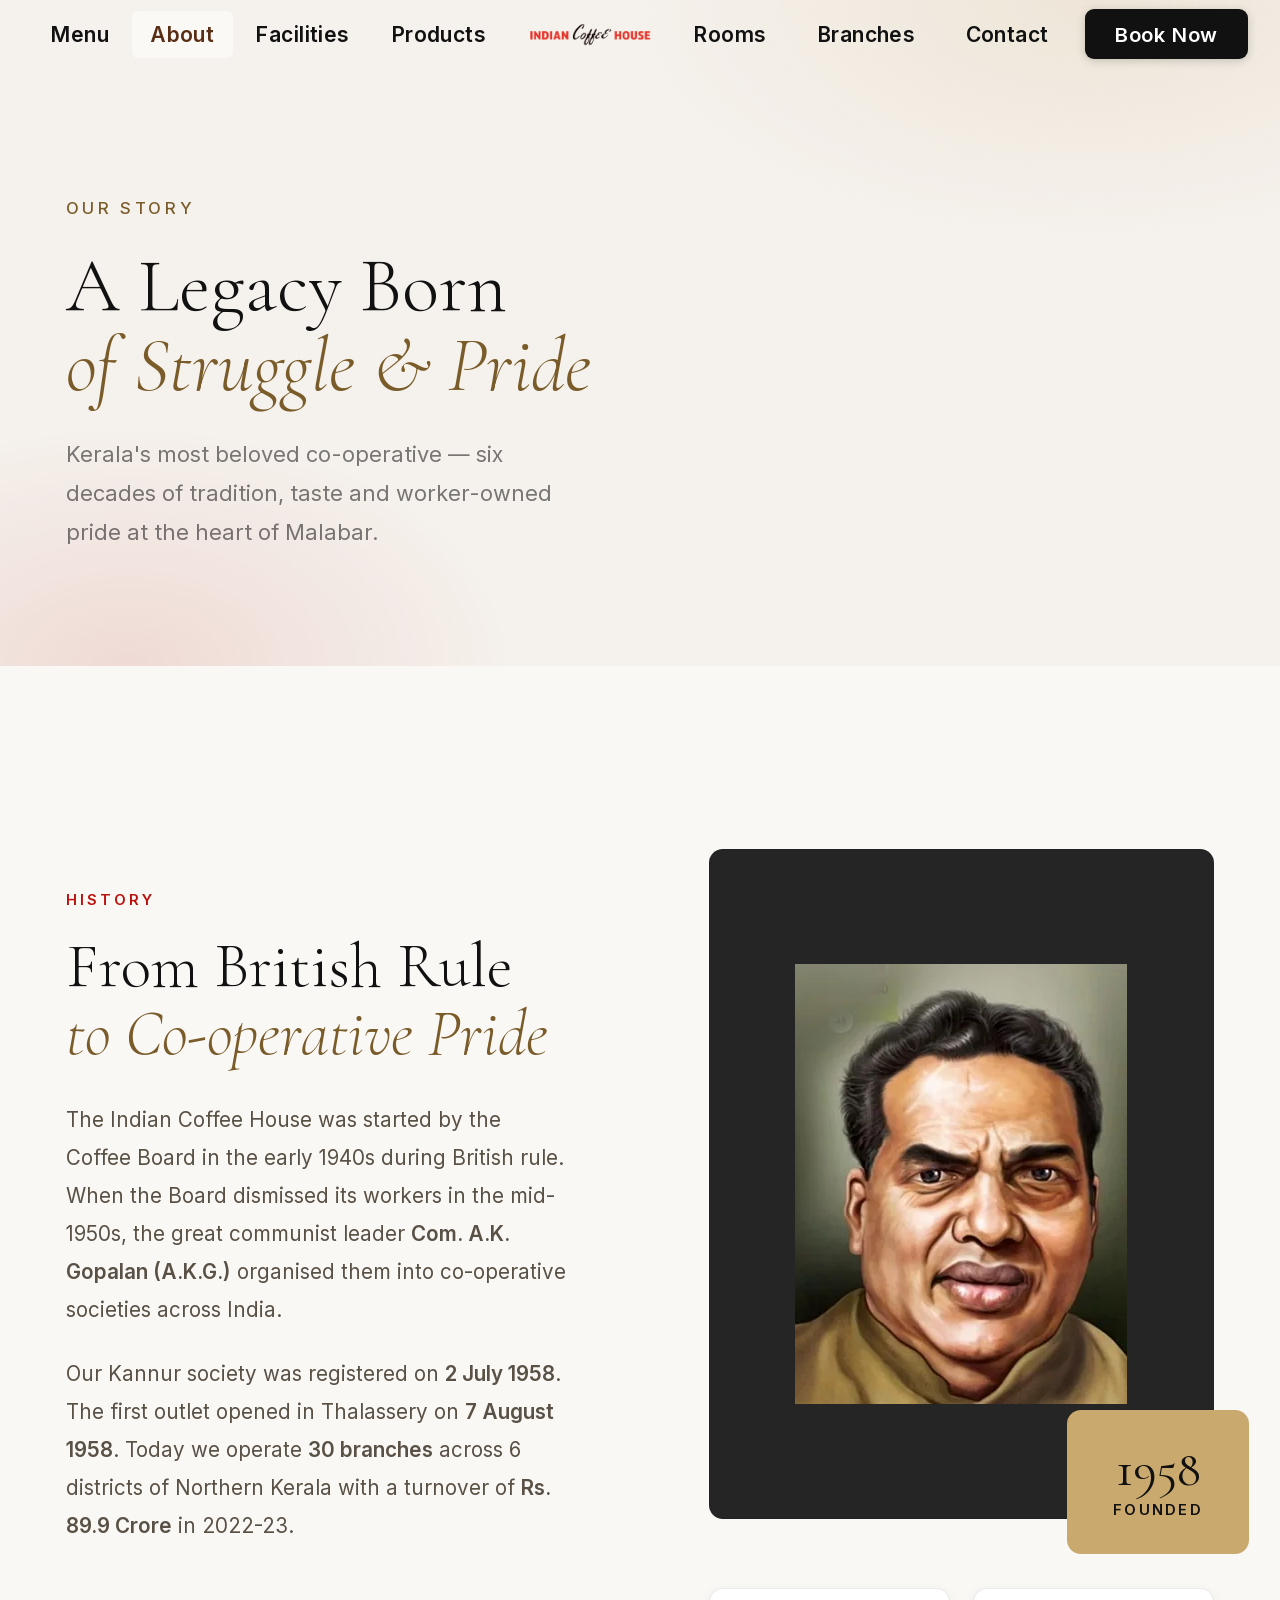
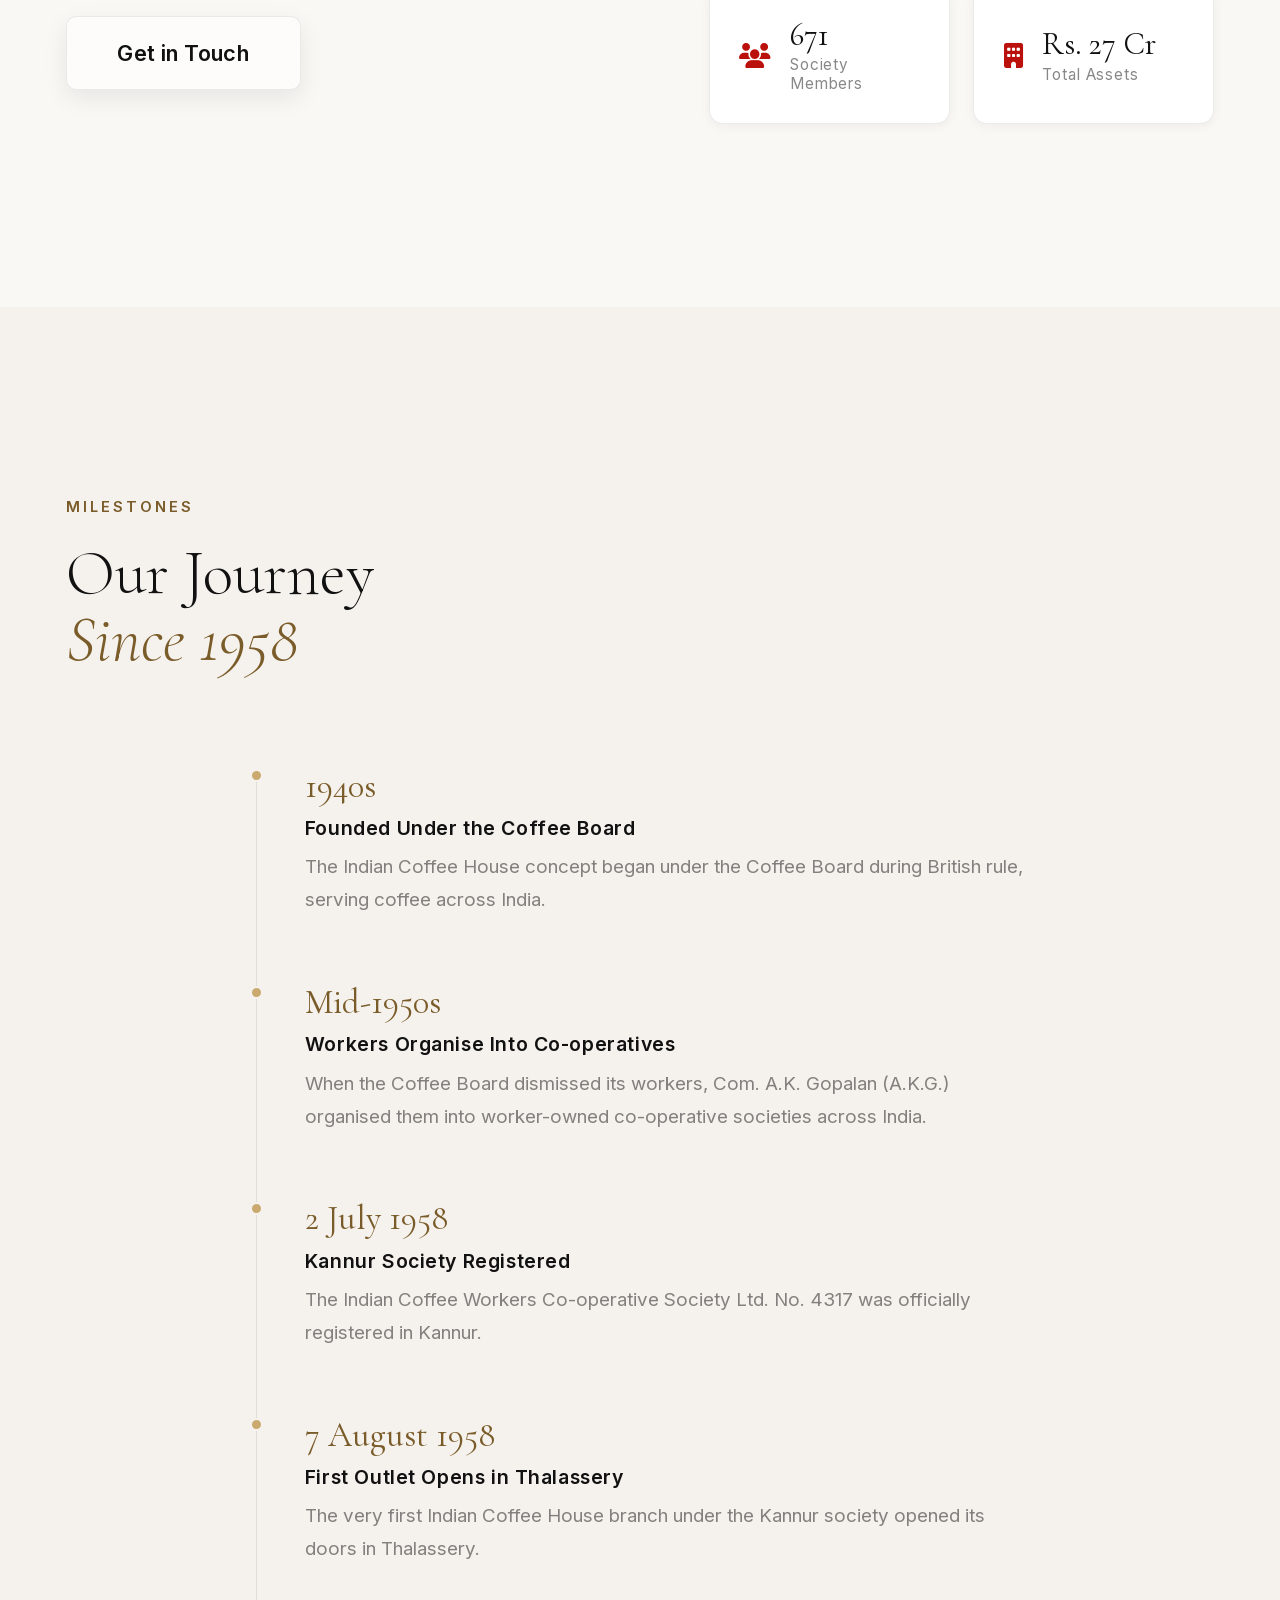
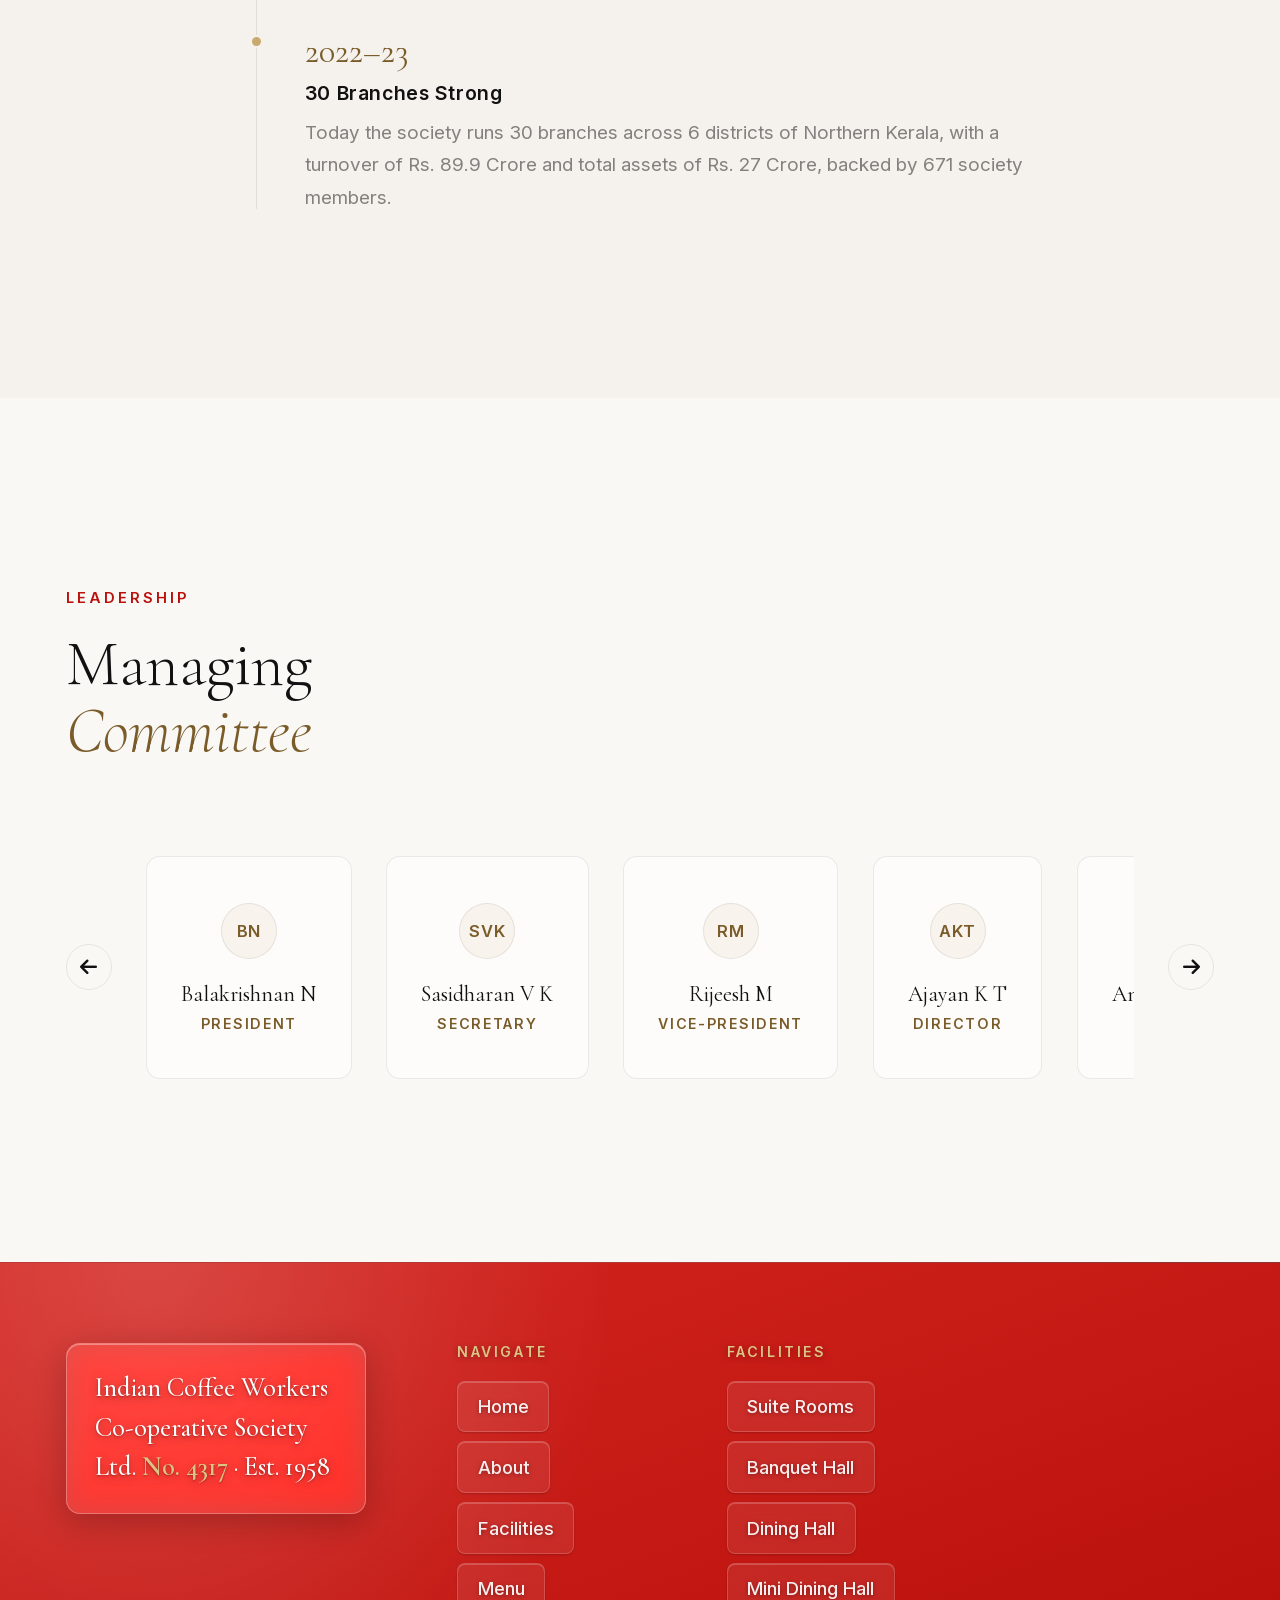
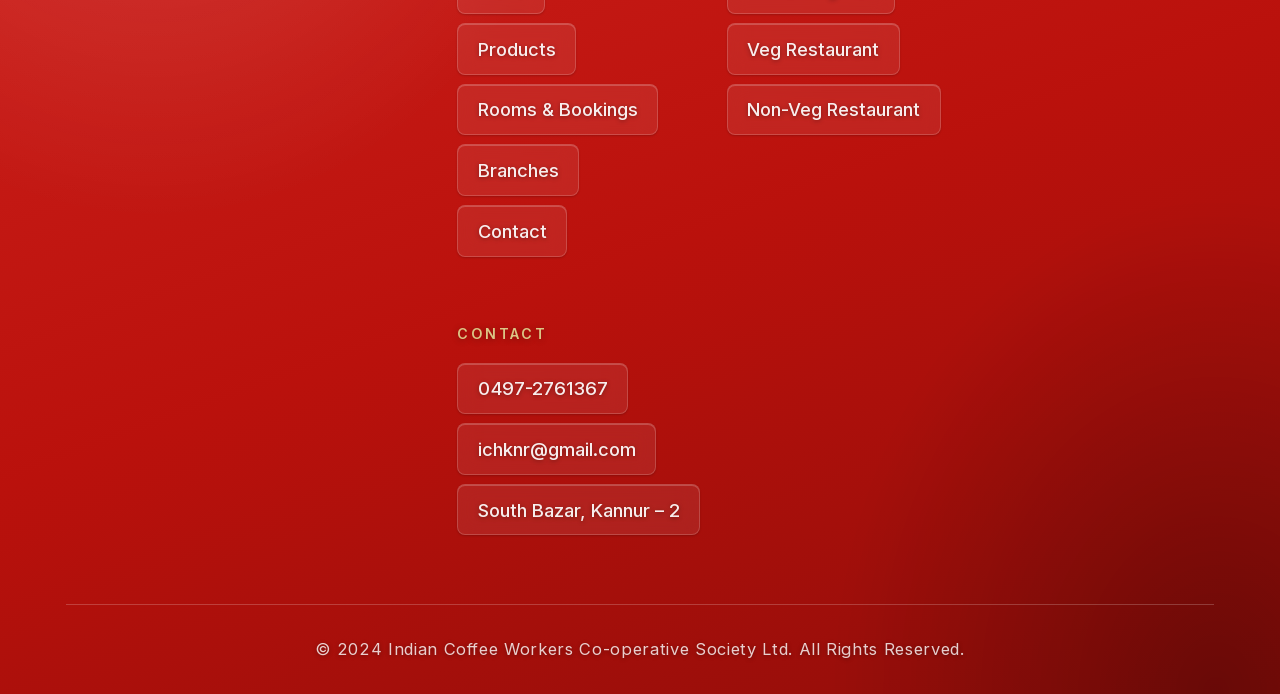
==== commit b8e80627: "Footer: red brand background, glassmorphism + shadcn-style buttons, highlight society line, remove I" ====
--- a/about.html
+++ b/about.html
@@ -268,12 +268,7 @@
         <div class="footer__inner">
             <div class="footer__top">
                 <div class="footer__brand">
-                    <img src="images/ICW- Kannur.png" alt="Indian Coffee House" class="footer__mark" loading="lazy" decoding="async" width="420" height="420"/>
-                    <div>
-                        <div class="footer__name">Indian Coffee House Kannur</div>
-                        <div class="footer__sub">Indian Coffee Workers Co-operative Society Ltd. No. 4317 · Est. 1958
-                        </div>
-                    </div>
+                    <div class="footer__society">Indian Coffee Workers Co-operative Society Ltd. <strong>No. 4317</strong> · Est. 1958</div>
                 </div>
                 <div class="footer__nav">
                     <div class="footer__col">
@@ -305,7 +300,7 @@
                 </div>
             </div>
             <div class="footer__bottom">
-                <span>© 2024 Indian Coffee House Kannur. All Rights Reserved.</span>
+                <span>© 2024 Indian Coffee Workers Co-operative Society Ltd. All Rights Reserved.</span>
             </div>
         </div>
     </footer>
--- a/style.min.css
+++ b/style.min.css
@@ -1 +1 @@
-@font-face{font-family:'Cormorant Garamond';font-style:normal;font-weight:300 600;font-display:swap;src:url('fonts/cormorant-garamond-normal.woff2') format('woff2');unicode-range:U+0000-00FF,U+0131,U+0152-0153,U+02BB-02BC,U+02C6,U+02DA,U+02DC,U+0304,U+0308,U+0329,U+2000-206F,U+20AC,U+2122,U+2191,U+2193,U+2212,U+2215,U+FEFF,U+FFFD}@font-face{font-family:'Cormorant Garamond';font-style:italic;font-weight:300 400;font-display:swap;src:url('fonts/cormorant-garamond-italic.woff2') format('woff2');unicode-range:U+0000-00FF,U+0131,U+0152-0153,U+02BB-02BC,U+02C6,U+02DA,U+02DC,U+0304,U+0308,U+0329,U+2000-206F,U+20AC,U+2122,U+2191,U+2193,U+2212,U+2215,U+FEFF,U+FFFD}@font-face{font-family:Inter;font-style:normal;font-weight:300 600;font-display:swap;src:url('fonts/inter.woff2') format('woff2');unicode-range:U+0000-00FF,U+0131,U+0152-0153,U+02BB-02BC,U+02C6,U+02DA,U+02DC,U+0304,U+0308,U+0329,U+2000-206F,U+20AC,U+2122,U+2191,U+2193,U+2212,U+2215,U+FEFF,U+FFFD}:root{--red:#ba110c;--red-lt:#d42520;--gold:#c9a96e;--gold-lt:#dbc585;--gold-dk:#7a5c2a;--dark:#111111;--dark2:#1a1a1a;--dark3:#252525;--white:#ffffff;--cream:#faf8f5;--cream2:#f0ede8;--offwhite:#f5f1ec;--muted:#888888;--border-d:rgba(255, 255, 255, 0.09);--border-l:rgba(0, 0, 0, 0.08);--serif:'Cormorant Garamond',Georgia,serif;--sans:'Inter',system-ui,sans-serif;--ease:cubic-bezier(.4, 0, .2, 1);--nav-h:84px}*,::after,::before{box-sizing:border-box;margin:0;padding:0}html{scroll-behavior:smooth;font-size:clamp(16px, .76vw + 13.15px, 23px)}body{font-family:var(--sans);background:var(--cream);color:var(--dark);overflow-x:hidden;-webkit-font-smoothing:antialiased}a{text-decoration:none;color:inherit}ul{list-style:none}strong{font-weight:600}img{max-width:100%;display:block}::-webkit-scrollbar{width:4px}::-webkit-scrollbar-track{background:var(--dark)}::-webkit-scrollbar-thumb{background:var(--red);border-radius:4px}.page-loader{position:fixed;inset:0;z-index:999;display:flex;align-items:center;justify-content:center;background:#fff;transition:opacity .4s var(--ease),visibility .4s var(--ease)}.page-loader.is-hidden{opacity:0;visibility:hidden;pointer-events:none}.page-loader__mark{width:clamp(64px,16vw,140px);height:auto;animation:pageLoaderSpin 1.4s linear infinite}@keyframes pageLoaderSpin{to{transform:rotate(360deg)}}@media (prefers-reduced-motion:reduce){.page-loader__mark{animation:none}}.nav{position:fixed;top:0;left:0;right:0;z-index:100;background:0 0;border-bottom:1px solid transparent;border-radius:0;box-shadow:none;transition:background .3s var(--ease),box-shadow .3s var(--ease),border-color .3s var(--ease),backdrop-filter .3s var(--ease)}.nav.scrolled{background:rgba(247,243,238,.85);backdrop-filter:blur(14px);-webkit-backdrop-filter:blur(14px);border-bottom:1px solid rgba(0,0,0,.06);box-shadow:0 10px 34px rgba(17,17,17,.13)}.nav__inner{display:grid;grid-template-columns:1fr auto 1fr;align-items:center;gap:1rem;height:68px;padding:0 1.4rem}.nav__links{display:flex;align-items:center;gap:.2rem}.nav__links--left{justify-content:flex-start}.nav__links--right{gap:.6rem}.nav__right-group{display:flex;align-items:center;justify-content:flex-end;gap:.8rem}.nav__links a{font-size:.92rem;font-weight:600;color:var(--dark);padding:.5rem .8rem;border-radius:6px;letter-spacing:.02em;white-space:nowrap;transition:color .2s,background .2s}.nav__links a:hover{color:var(--red);background:rgba(255,255,255,.45)}.nav__links a.active{color:#5a2e14;background:rgba(255,255,255,.55)}.nav__logo-center{display:flex;align-items:center;justify-content:center}.nav__wordmark{width:clamp(130px,15vw,190px);height:auto;transition:transform .3s var(--ease)}.nav__logo-center:hover .nav__wordmark{transform:scale(1.06)}.nav__links--right{gap:.6rem}.nav__cta{background:var(--dark);color:#fff!important;font-size:.88rem;font-weight:600;letter-spacing:.04em;padding:.55rem 1.3rem;border-radius:9px;white-space:nowrap;box-shadow:0 2px 10px rgba(0,0,0,.18);transition:background .22s,transform .22s}.nav__cta:hover{background:var(--dark3);transform:translateY(-1px)}.nav__cta--mobile{display:none;border-radius:14px;background:rgba(17,17,17,.82);backdrop-filter:blur(12px);-webkit-backdrop-filter:blur(12px);border:1px solid rgba(255,255,255,.12);box-shadow:0 8px 24px rgba(17,17,17,.18);-webkit-tap-highlight-color:transparent;transition:background .2s,transform .2s}.nav__cta--mobile:active{background:rgba(17,17,17,.95);transform:scale(.98)}.nav__burger{display:none;flex-direction:column;gap:6px;background:0 0;border:none;cursor:pointer;padding:4px;justify-self:end}.nav__burger span{display:block;width:20px;height:1.5px;background:var(--dark);border-radius:2px;transition:.3s var(--ease)}.nav__burger.open span:first-child{transform:rotate(45deg) translate(4px,4px)}.nav__burger.open span:nth-child(2){opacity:0;transform:rotate(-45deg)}.nav__mobile{display:none;flex-direction:column;gap:.1rem;padding:.6rem;background:rgba(247,243,238,.97);backdrop-filter:blur(14px);-webkit-backdrop-filter:blur(14px);border-top:1px solid var(--border-l)}.nav__mobile a{font-size:.85rem;font-weight:600;color:var(--dark);padding:.75rem .9rem;border-radius:8px;text-shadow:0 1px 3px rgba(255,255,255,.3);transition:background .2s,color .2s;-webkit-tap-highlight-color:transparent}.nav__mobile a:hover{color:var(--red);background:rgba(255,255,255,.45)}.nav__mobile a.active{color:#5a2e14;background:rgba(255,255,255,.55)}.nav__mobile .nav__cta--mobile{display:block;text-align:center;margin-top:.5rem}.nav__mobile.open{display:flex}.btn{display:inline-flex;align-items:center;gap:.5rem;padding:1rem 2.2rem;border-radius:10px;font-family:var(--sans);font-size:.95rem;font-weight:600;letter-spacing:.02em;cursor:pointer;border:none;transition:all .25s var(--ease)}.btn--gold{background:rgba(255,255,255,.5);backdrop-filter:blur(14px);-webkit-backdrop-filter:blur(14px);border:1px solid rgba(17,17,17,.08);color:var(--dark);box-shadow:0 8px 24px rgba(17,17,17,.08)}.btn--gold:hover{background:rgba(255,255,255,.8);box-shadow:0 12px 32px rgba(17,17,17,.12);transform:translateY(-2px)}.btn--ghost{background:rgba(255,255,255,.25);backdrop-filter:blur(10px);-webkit-backdrop-filter:blur(10px);color:var(--dark);border:1px solid rgba(17,17,17,.12)}.btn--ghost:hover{background:rgba(255,255,255,.5);border-color:var(--red);color:var(--red)}.hero{position:relative;height:300vh;background:var(--offwhite);--hero-progress:0;--hero-reveal:0}.hero__pin{position:sticky;top:0;height:100vh;display:flex;flex-direction:column;align-items:center;justify-content:center;overflow:hidden}.hero__bg{position:absolute;inset:0;z-index:0;background:radial-gradient(ellipse 60% 50% at 80% 20%,rgba(201,169,110,.16) 0,transparent 60%),radial-gradient(ellipse 50% 60% at 20% 80%,rgba(186,17,12,.1) 0,transparent 60%),var(--offwhite)}.hero__bg::after{content:'';position:absolute;inset:0;background-image:url("data:image/svg+xml,%3Csvg viewBox='0 0 256 256' xmlns='http://www.w3.org/2000/svg'%3E%3Cfilter id='n'%3E%3CfeTurbulence type='fractalNoise' baseFrequency='0.9' numOctaves='4' stitchTiles='stitch'/%3E%3C/filter%3E%3Crect width='100%25' height='100%25' filter='url(%23n)' opacity='0.04'/%3E%3C/svg%3E");opacity:.4;pointer-events:none}.hero__overlay{position:absolute;inset:0;background:rgba(245,241,236,.35)}.hero__content{position:relative;z-index:1;width:100%;max-width:1200px;padding:0 1.5rem;display:grid;grid-template-columns:1fr 1fr;align-items:center;gap:3rem}.hero__left{width:fit-content;max-width:600px;text-align:left;will-change:transform,opacity;transform:translateX(calc((1 - var(--hero-reveal)) * var(--hero-center-offset,0) + var(--hero-progress) * -40px));opacity:calc(1 - var(--hero-progress) * .3)}.hero__eyebrow{font-size:.72rem;letter-spacing:.22em;text-transform:uppercase;color:var(--gold-dk);font-family:var(--sans);font-weight:500;margin-bottom:1.8rem;display:block}.hero__title{font-family:var(--serif);font-size:clamp(3.2rem, 6.5vw, 6.5rem);font-weight:300;line-height:.95;color:var(--dark);margin-bottom:1.5rem}.hero__title em{color:var(--gold-dk);font-style:italic}.hero__sub{font-size:.95rem;color:rgba(17,17,17,.55);max-width:440px;margin:0 0 2.5rem;line-height:1.8}.hero__actions{display:flex;gap:1rem;justify-content:flex-start;flex-wrap:wrap}.hero__right{will-change:transform,opacity;opacity:var(--hero-reveal);transform:translateX(calc((1 - var(--hero-reveal)) * 60px))}.hero__reel{height:clamp(440px,56vh,640px);width:100%;position:relative;box-shadow:0 30px 60px rgba(17,17,17,.16);border-radius:18px}.hero__reel-item{position:absolute;inset:0;overflow:hidden;border-radius:18px;will-change:transform,opacity;transition:opacity .9s var(--ease),transform .9s var(--ease)}.hero__reel-item:first-child{opacity:var(--card0-opacity, 1)}.hero__reel-item:nth-child(2){opacity:var(--card1-opacity, 0);transform:translateY(calc(var(--card1-y,70) * 1px))}.hero__reel-item:nth-child(3){opacity:var(--card2-opacity, 0);transform:translateY(calc(var(--card2-y,70) * 1px))}.hero__reel-item img{width:100%;height:100%;object-fit:cover;display:block}.hero--static{height:100vh;--hero-reveal:1}.hero--static .hero__pin{position:static;height:100%}.hero--static .hero__left,.hero--static .hero__right{transform:none;opacity:1}.hero__scroll{position:absolute;bottom:2.5rem;left:50%;transform:translateX(-50%);display:flex;flex-direction:column;align-items:center;gap:.5rem;z-index:1}.hero__scroll-line{display:block;width:1px;height:50px;background:var(--gold);animation:scrollLine 2s ease-in-out infinite;transform-origin:top}@keyframes scrollLine{0%{transform:scaleY(0);opacity:0}50%{opacity:1}100%{transform:scaleY(1);opacity:0}}.hero__scroll-text{font-size:.62rem;letter-spacing:.18em;text-transform:uppercase;color:var(--gold-dk)}.hero__stats{width:100%;display:flex;justify-content:center;align-items:center;gap:0;background:var(--offwhite);border-top:1px solid var(--border-l);border-bottom:1px solid var(--border-l)}.hero__stat{padding:1.5rem 3rem;text-align:center;display:flex;flex-direction:column;gap:.25rem}.hero__stat-n{font-family:var(--serif);font-size:2.2rem;font-weight:400;color:var(--gold-dk);line-height:1}.hero__stat-l{font-size:.65rem;letter-spacing:.15em;text-transform:uppercase;color:var(--muted)}.hero__stat-div{width:1px;height:40px;background:var(--border-l)}@media (prefers-reduced-motion:reduce){.hero{height:100vh;--hero-reveal:1}.hero__pin{position:static;height:100%}.hero__left,.hero__right{transform:none;opacity:1}}.pagehero{position:relative;padding:calc(var(--nav-h) + 5rem) 0 5rem;background:var(--offwhite);overflow:hidden}.pagehero__bg{position:absolute;inset:0;background:radial-gradient(ellipse 60% 60% at 85% 0,rgba(201,169,110,.16) 0,transparent 60%),radial-gradient(ellipse 50% 60% at 10% 100%,rgba(186,17,12,.1) 0,transparent 60%),var(--offwhite)}.pagehero__content{position:relative;z-index:1;max-width:720px}.pagehero__eyebrow{font-size:.72rem;letter-spacing:.22em;text-transform:uppercase;color:var(--gold-dk);font-weight:500;margin-bottom:1.2rem;display:block}.pagehero__title{font-family:var(--serif);font-size:clamp(2.6rem, 6vw, 4.4rem);font-weight:300;line-height:1.05;color:var(--dark);margin-bottom:1.2rem}.pagehero__title em{color:var(--gold-dk);font-style:italic}.pagehero__sub{font-size:.95rem;color:rgba(17,17,17,.55);max-width:520px;line-height:1.8}.marquee{overflow:hidden;background:var(--red);padding:.75rem 0;white-space:nowrap}.marquee__track{display:inline-flex;align-items:center;gap:2rem;animation:marquee 30s linear infinite}.marquee__track span{font-size:.72rem;letter-spacing:.14em;text-transform:uppercase;font-weight:600;color:#fff}.marquee__dot{width:5px!important;height:5px!important;border-radius:50%!important;background:rgba(255,255,255,.45)!important;flex-shrink:0}@keyframes marquee{from{transform:translateX(0)}to{transform:translateX(-50%)}}.highlights__grid{display:grid;grid-template-columns:repeat(3,1fr);gap:1.5rem}.highlight{padding:2.5rem 2rem;border:1px solid var(--border-l);border-radius:14px;background:var(--white);transition:box-shadow .3s,transform .3s}.highlight:hover{box-shadow:0 14px 40px rgba(17,17,17,.09);transform:translateY(-3px)}.highlight__icon{width:52px;height:52px;border-radius:10px;background:var(--cream2);color:var(--red);display:flex;align-items:center;justify-content:center;font-size:1.3rem;margin-bottom:1.5rem}.highlight h3{font-family:var(--serif);font-size:1.5rem;font-weight:400;margin-bottom:.6rem}.highlight p{font-size:.85rem;color:var(--muted);line-height:1.75;margin-bottom:1.2rem}.highlight__link{font-size:.75rem;font-weight:600;letter-spacing:.06em;text-transform:uppercase;color:var(--red);display:inline-flex;align-items:center;gap:.4rem;transition:gap .2s}.highlight__link:hover{gap:.7rem}.section{padding:8rem 0}.section--dark{background:var(--offwhite)}.section--tight{padding:6rem 0}.wrap{max-width:1240px;margin:0 auto;padding:0 2rem}.tag{display:inline-block;font-size:.65rem;letter-spacing:.2em;text-transform:uppercase;color:var(--red);font-weight:600;margin-bottom:1rem;font-family:var(--sans)}.tag--light{color:var(--gold-dk)}.heading{font-family:var(--serif);font-size:clamp(2.4rem, 5vw, 4rem);font-weight:300;line-height:1.05;color:var(--dark);margin-bottom:1.5rem}.heading--light{color:var(--dark)}.heading em{font-style:italic;color:var(--gold-dk)}.heading--light em{color:var(--gold-dk)}.body-text{font-size:.9rem;color:#5a5146;line-height:1.85;margin-bottom:1.1rem}.sec-head{max-width:520px;margin-bottom:4rem}.about__grid{display:grid;grid-template-columns:1fr 1fr;gap:6rem;align-items:center}.about__right{position:relative}.about__img-block{position:relative}.about__img-inner{background:var(--dark3);border-radius:14px;overflow:hidden;aspect-ratio:332/440;display:flex;align-items:center;justify-content:center;border:1px solid var(--border-l)}.about__img-photo{width:100%;height:100%;object-fit:cover;object-position:top center}.about__badge{position:absolute;bottom:-1.5rem;right:-1.5rem;background:var(--gold);color:var(--dark);padding:1.5rem 2rem;border-radius:14px;text-align:center}.about__badge-n{display:block;font-family:var(--serif);font-size:2.2rem;font-weight:400;line-height:1}.about__badge-l{display:block;font-size:.65rem;letter-spacing:.15em;text-transform:uppercase;font-weight:600;margin-top:.3rem}.about__cards{display:grid;grid-template-columns:1fr 1fr;gap:1rem;margin-top:3rem}.about__mini{background:var(--white);border:1px solid var(--border-l);border-radius:14px;padding:1.3rem;display:flex;align-items:center;gap:.85rem;box-shadow:0 2px 12px rgba(0,0,0,.05)}.about__mini i{font-size:1.1rem;color:var(--red)}.about__mini-n{font-family:var(--serif);font-size:1.4rem;font-weight:400;color:var(--dark);line-height:1}.about__mini-l{font-size:.67rem;color:var(--muted);letter-spacing:.06em;margin-top:.2rem}.timeline{position:relative;max-width:780px;margin:0 auto;padding-left:2.4rem}.timeline::before{content:'';position:absolute;left:6px;top:6px;bottom:6px;width:1px;background:var(--border-l)}.timeline__item{position:relative;padding-bottom:2.8rem}.timeline__item:last-child{padding-bottom:0}.timeline__dot{position:absolute;left:-2.4rem;top:.2rem;width:13px;height:13px;border-radius:50%;background:var(--gold);border:2px solid var(--offwhite)}.timeline__year{font-family:var(--serif);font-size:1.5rem;color:var(--gold-dk);margin-bottom:.4rem}.timeline__item h4{font-size:.85rem;font-weight:600;color:var(--dark);letter-spacing:.03em;margin-bottom:.5rem}.timeline__item p{font-size:.82rem;color:rgba(17,17,17,.5);line-height:1.75}.fac__grid{display:grid;grid-template-columns:repeat(3,1fr);gap:1px;border:1px solid var(--border-l);border-radius:14px;overflow:hidden}.fac__card{display:flex;flex-direction:column;padding:2.5rem 2rem;border-right:1px solid var(--border-l);border-bottom:1px solid var(--border-l);transition:background .3s}.fac__card:hover{background:rgba(201,169,110,.06)}.fac__card--large{background:rgba(201,169,110,.04)}.fac__num{font-family:var(--serif);font-size:.9rem;color:var(--gold-dk);margin-bottom:1.5rem;font-style:italic}.fac__icon{font-size:1.3rem;color:var(--gold);margin-bottom:1.2rem;display:block}.fac__card h3{font-family:var(--serif);font-size:1.4rem;font-weight:400;color:var(--dark);margin-bottom:.75rem}.fac__card p{font-size:.8rem;color:rgba(17,17,17,.5);line-height:1.75;margin-bottom:1.2rem}.fac__price{font-family:var(--serif);font-size:1.1rem;color:var(--gold-dk);margin-bottom:1.2rem}.fac__price small{font-size:.72rem;color:var(--muted);font-family:var(--sans)}.fac__tag{display:inline-block;font-size:.65rem;letter-spacing:.12em;text-transform:uppercase;color:var(--gold-dk);border:1px solid var(--border-l);padding:.3rem .75rem;border-radius:999px}.fac__link{display:inline-flex;align-items:center;gap:.4rem;font-size:.75rem;font-weight:600;letter-spacing:.06em;color:var(--gold-dk);text-transform:uppercase;transition:gap .22s;margin-top:auto;padding-top:1.2rem}.fac__link:hover{gap:.7rem}.tariff__grid{display:grid;grid-template-columns:repeat(3,1fr);gap:0;border:1px solid var(--border-l);border-radius:14px;overflow:hidden}.tariff__item{padding:2.2rem;border-right:1px solid var(--border-l);border-bottom:1px solid var(--border-l)}.tariff__item>i{font-size:1.1rem;color:var(--red);display:block;margin-bottom:1.1rem}.tariff__item h4{font-family:var(--serif);font-size:1.1rem;font-weight:400;color:var(--dark);margin-bottom:.6rem}.tariff__item p{font-size:.78rem;color:var(--muted);line-height:1.7}.book__grid{display:grid;grid-template-columns:1.1fr .9fr;gap:4rem;align-items:start}.book__amenities{display:grid;grid-template-columns:1fr 1fr;gap:.9rem;margin:2rem 0 2.5rem}.book__amenity{display:flex;align-items:center;gap:.7rem;font-size:.82rem;color:rgba(17,17,17,.6)}.book__amenity i{color:var(--gold);width:18px}.book__card{background:rgba(255,255,255,.6);border:1px solid var(--border-l);border-radius:14px;padding:2.2rem}.book__card+.book__card{margin-top:1.2rem}.book__card-top{display:flex;justify-content:space-between;align-items:flex-start;gap:1rem;margin-bottom:.5rem}.book__card h4{font-family:var(--serif);font-size:1.3rem;font-weight:400;color:var(--dark)}.book__card p{font-size:.8rem;color:rgba(17,17,17,.55);line-height:1.7;margin-bottom:1.2rem}.reveal-call{display:inline-flex;align-items:center;gap:.55rem;background:0 0;border:1px solid var(--gold-dk);color:var(--gold-dk);font-family:var(--sans);font-size:.78rem;font-weight:600;letter-spacing:.03em;padding:.7rem 1.3rem;border-radius:10px;cursor:pointer;transition:background .22s,color .22s}.reveal-call:hover{background:var(--gold);color:var(--dark)}.reveal-call.revealed{background:var(--gold);color:var(--dark);cursor:default}.book__price-strip{display:flex;align-items:baseline;gap:.5rem;margin:1.4rem 0 1.6rem;padding:1.2rem 1.4rem;background:rgba(201,169,110,.06);border:1px solid var(--border-l);border-radius:10px}.book__price-strip strong{font-family:var(--serif);font-size:1.6rem;color:var(--gold-dk);font-weight:400}.book__price-strip span{font-size:.72rem;color:var(--muted)}.menu__switcher{display:flex;gap:0;margin-bottom:3rem;border:1px solid var(--border-l);border-radius:10px;overflow:hidden;width:fit-content}.menu__btn{padding:.65rem 2rem;font-family:var(--sans);font-size:.78rem;font-weight:600;letter-spacing:.08em;text-transform:uppercase;color:rgba(17,17,17,.45);background:0 0;border:none;cursor:pointer;transition:all .25s}.menu__btn.active{background:var(--gold);color:var(--dark)}.menu__btn:not(.active):hover{color:var(--dark)}.menu__panel{display:none}.menu__panel.active{display:block}.menu__meta{display:flex;gap:2.5rem;margin-bottom:2rem;flex-wrap:wrap;align-items:center}.menu__meta span{font-size:.75rem;letter-spacing:.06em;color:rgba(17,17,17,.5);display:flex;align-items:center;gap:.5rem}.menu__meta i{color:var(--gold)}.menu__grid{display:grid;grid-template-columns:repeat(4,1fr);border:1px solid var(--border-l);border-radius:14px;overflow:hidden}.menu__item{padding:1.1rem 1.4rem;font-size:.8rem;color:rgba(17,17,17,.65);font-family:var(--sans);border-right:1px solid var(--border-l);border-bottom:1px solid var(--border-l);transition:background .22s,color .22s;cursor:default}.menu__item:hover{background:rgba(201,169,110,.1);color:var(--dark)}.carousel__wrap{display:flex;align-items:center;gap:1.5rem}.carousel__vp{overflow:hidden;flex:1;min-width:0}.carousel__track{position:relative;display:flex;gap:1.5rem;transition:transform .5s var(--ease)}.carousel__btn{width:46px;height:46px;border-radius:50%;background:0 0;border:1px solid var(--border-l);color:var(--dark);font-size:.85rem;cursor:pointer;flex-shrink:0;display:flex;align-items:center;justify-content:center;transition:all .25s var(--ease)}.carousel__btn:hover{background:var(--red);color:#fff;border-color:var(--red)}.member{min-width:160px;flex-shrink:0;padding:2rem 1.5rem;text-align:center;border:1px solid var(--border-l);border-radius:14px;background:rgba(255,255,255,.6);transition:border-color .25s,box-shadow .25s}.member:hover{border-color:var(--gold);box-shadow:0 4px 24px rgba(0,0,0,.2)}.member__init{width:56px;height:56px;border-radius:50%;background:rgba(201,169,110,.1);color:var(--gold-dk);font-size:.72rem;font-weight:700;letter-spacing:.04em;display:flex;align-items:center;justify-content:center;margin:0 auto 1rem;font-family:var(--sans);border:1px solid var(--border-l)}.member__name{font-family:var(--serif);font-size:.95rem;font-weight:400;color:var(--dark);margin-bottom:.35rem}.member__role{font-size:.62rem;letter-spacing:.12em;text-transform:uppercase;color:var(--gold-dk);font-weight:600}.branch__tabs{display:flex;gap:0;margin-bottom:3rem;border:1px solid var(--border-l);border-radius:10px;overflow:hidden;width:fit-content}.branch__tab{padding:.6rem 1.8rem;font-family:var(--sans);font-size:.75rem;font-weight:600;letter-spacing:.07em;text-transform:uppercase;color:rgba(17,17,17,.45);background:0 0;border:none;cursor:pointer;transition:all .25s}.branch__tab.active{background:var(--gold);color:var(--dark)}.branch__tab:not(.active):hover{color:var(--dark)}.branch__panel{display:none}.branch__panel.active{display:block}.branch-grid{display:grid;grid-template-columns:repeat(3,1fr);gap:1.5rem}.branch-card{position:relative;aspect-ratio:326/264;border-radius:16px;overflow:hidden;background:var(--dark3)}.branch-card img{width:100%;height:100%;object-fit:cover;display:block;transition:filter .35s var(--ease),transform .5s var(--ease)}.branch-card:hover img{filter:blur(3px) brightness(.5);transform:scale(1.05)}.branch-card__overlay{position:absolute;inset:0;display:flex;flex-direction:column;align-items:center;justify-content:center;gap:.3rem;padding:1rem;text-align:center;opacity:0;transition:opacity .35s var(--ease)}.branch-card:hover .branch-card__overlay{opacity:1}.branch-card__overlay h4{font-family:var(--serif);font-size:1.15rem;font-weight:400;color:#fff}.branch-card__overlay p{font-size:.74rem;color:rgba(255,255,255,.75);line-height:1.5}.branch-card__overlay a{display:inline-flex;align-items:center;gap:.35rem;font-size:.72rem;font-weight:600;color:var(--gold);letter-spacing:.03em;margin-top:.2rem;transition:opacity .2s}.branch-card__overlay a:hover{opacity:.75}.other__grid{display:grid;grid-template-columns:repeat(5,1fr);gap:1.5rem}.other__item{padding:2.5rem 1rem;text-align:center;border:1px solid var(--border-l);border-radius:14px;display:flex;flex-direction:column;align-items:center;gap:.75rem;background:rgba(255,255,255,.6);transition:background .25s}.other__item:hover{background:rgba(201,169,110,.06)}.other__item i{font-size:1.1rem;color:var(--gold)}.other__item span{font-family:var(--serif);font-size:1.1rem;color:var(--dark)}.place{min-width:290px;flex-shrink:0;padding:2.2rem;border:1px solid var(--border-l);border-radius:14px;background:var(--white);transition:box-shadow .25s}.place:hover{box-shadow:0 8px 32px rgba(0,0,0,.08)}.place__dist{font-size:.62rem;letter-spacing:.15em;text-transform:uppercase;color:var(--red);font-weight:600;margin-bottom:1rem;display:inline-block}.place h4{font-family:var(--serif);font-size:1.1rem;font-weight:400;color:var(--dark);margin-bottom:.65rem}.place p{font-size:.78rem;color:var(--muted);line-height:1.75}.products__grid{display:grid;grid-template-columns:repeat(3,1fr);gap:1.75rem}.product-card{display:block;border:1px solid var(--border-l);border-radius:16px;overflow:hidden;background:var(--white);transition:transform .3s var(--ease),box-shadow .3s var(--ease)}.product-card:hover{transform:translateY(-6px);box-shadow:0 20px 40px rgba(17,17,17,.12)}.product-card__media{aspect-ratio:3/4;background:var(--cream2);overflow:hidden}.product-card__media img{width:100%;height:100%;object-fit:contain;display:block;transform:scale(1.18);transition:transform .4s var(--ease)}.product-card:hover .product-card__media img{transform:scale(1.24)}.product-card__body{padding:1.6rem 1.5rem 1.8rem;text-align:center}.product-card h3{font-family:var(--serif);font-weight:400;font-size:1.3rem;color:var(--dark);margin-bottom:.5rem}.product-card p{font-size:.82rem;color:var(--muted);line-height:1.7}.contact__grid{max-width:480px}.contact__info{display:flex;flex-direction:column;gap:1.5rem;margin-top:2.5rem}.contact__row{display:flex;gap:1rem;align-items:flex-start}.contact__row i{color:var(--gold);margin-top:.15rem;flex-shrink:0}.contact__row strong{display:block;font-size:.72rem;letter-spacing:.1em;text-transform:uppercase;color:var(--gold-dk);font-weight:600;margin-bottom:.4rem}.contact__row span{display:block;font-size:.8rem;color:rgba(17,17,17,.55);line-height:1.7}.contact__social{display:flex;gap:1rem;margin-top:2rem}.contact__soc{width:40px;height:40px;border-radius:50%;border:1px solid var(--border-l);color:rgba(17,17,17,.5);display:flex;align-items:center;justify-content:center;font-size:.85rem;transition:all .25s}.contact__soc:hover{background:var(--gold);border-color:var(--gold);color:var(--dark)}.footer{background:var(--cream2);border-top:1px solid var(--border-l)}.footer__inner{max-width:1240px;margin:0 auto;padding:0 2rem}.footer__top{display:flex;justify-content:space-between;align-items:flex-start;padding:3.5rem 0 3rem;gap:4rem;border-bottom:1px solid var(--border-l)}.footer__brand{display:flex;align-items:flex-start;gap:.85rem;max-width:280px}.footer__mark{width:44px;height:44px;object-fit:contain;flex-shrink:0}.footer__name{font-family:var(--serif);font-size:1rem;font-weight:400;color:var(--dark);margin-bottom:.3rem}.footer__sub{font-size:.7rem;color:rgba(17,17,17,.45);line-height:1.6}.footer__nav{display:flex;gap:4rem;flex-wrap:wrap}.footer__col{display:flex;flex-direction:column;gap:.6rem}.footer__col h5{font-size:.62rem;letter-spacing:.18em;text-transform:uppercase;color:var(--gold-dk);font-weight:600;margin-bottom:.4rem}.footer__col a,.footer__col span{font-size:.78rem;color:rgba(17,17,17,.55);transition:color .2s}.footer__col a:hover{color:var(--dark)}.footer__bottom{padding:1.5rem 0;display:flex;justify-content:center}.footer__bottom span{font-size:.72rem;color:rgba(17,17,17,.35);letter-spacing:.04em}.reveal{opacity:0;transform:translateY(28px);transition:opacity .7s var(--ease),transform .7s var(--ease)}.reveal.visible{opacity:1;transform:translateY(0)}.reveal-delay{transition-delay:.2s}.explore__grid{display:grid;grid-template-columns:repeat(4,1fr);gap:1.25rem}.explore__card{display:flex;flex-direction:column;gap:1.1rem;padding:2.3rem 1.9rem;border:1px solid var(--border-l);border-radius:18px;background:rgba(255,255,255,.6);transition:background .25s,transform .25s,border-color .25s}.explore__card:hover{background:rgba(201,169,110,.07);border-color:var(--gold);transform:translateY(-3px)}.explore__card i{width:48px;height:48px;display:flex;align-items:center;justify-content:center;border-radius:12px;background:rgba(201,169,110,.12);font-size:1.35rem;color:var(--gold-dk)}.explore__card h4{font-family:var(--serif);font-size:1.3rem;font-weight:400;color:var(--dark)}.explore__card span{font-size:.85rem;color:rgba(17,17,17,.55);line-height:1.6}.dish-grid{display:grid;grid-template-columns:repeat(3,1fr);gap:1.25rem}.dish-card{position:relative;display:block;aspect-ratio:4/3;border-radius:16px;overflow:hidden;background:var(--dark3)}.dish-card img{width:100%;height:100%;object-fit:cover;display:block;transition:filter .35s var(--ease),transform .5s var(--ease)}.dish-card:hover img{filter:blur(3px) brightness(.65);transform:scale(1.05)}.dish-card__tag{position:absolute;top:.9rem;left:.9rem;font-size:.6rem;letter-spacing:.1em;text-transform:uppercase;font-weight:700;padding:.3rem .65rem;border-radius:999px;white-space:nowrap;z-index:1}.dish-card__tag--veg{background:rgba(255,255,255,.9);color:#2d6a4f}.dish-card__tag--nonveg{background:rgba(255,255,255,.9);color:var(--red)}.dish-card__overlay{position:absolute;inset:0;display:flex;align-items:center;justify-content:center;padding:0 1rem;text-align:center;opacity:0;transition:opacity .35s var(--ease)}.dish-card:hover .dish-card__overlay{opacity:1}.dish-card__overlay h4{font-family:var(--serif);font-weight:400;font-size:1.4rem;color:#fff}.cta-banner{text-align:center;padding:5.5rem 0;background:var(--offwhite);position:relative;overflow:hidden}.cta-banner::before{content:'';position:absolute;inset:0;background:radial-gradient(ellipse 60% 80% at 50% 0,rgba(201,169,110,.1) 0,transparent 60%)}.cta-banner__inner{position:relative;z-index:1}.cta-banner h2{font-family:var(--serif);font-size:clamp(2rem, 4vw, 3rem);font-weight:300;color:var(--dark);margin-bottom:.6rem}.cta-banner h2 em{color:var(--gold-dk);font-style:italic}.cta-banner p{font-size:.9rem;color:rgba(17,17,17,.6);margin-bottom:2rem}.cta-banner__actions{display:flex;gap:1rem;justify-content:center;flex-wrap:wrap}@media(max-width:1024px){.about__grid{grid-template-columns:1fr;gap:3rem}.fac__grid{grid-template-columns:repeat(2,1fr)}.tariff__grid{grid-template-columns:repeat(2,1fr)}.menu__grid{grid-template-columns:repeat(3,1fr)}.footer__top{flex-direction:column;gap:2.5rem}.other__grid{grid-template-columns:repeat(3,1fr)}.hero__stat{padding:1.2rem 1.5rem}.highlights__grid{grid-template-columns:1fr 1fr}.book__grid{grid-template-columns:1fr;gap:3rem}.products__grid{grid-template-columns:1fr 1fr}.explore__grid{grid-template-columns:repeat(3,1fr)}.dish-grid{grid-template-columns:1fr 1fr}.nav__links--left,.nav__links--right{gap:0}.nav__links a{padding:.5rem .55rem;font-size:.74rem}.nav__inner{padding:0 2rem}.wrap{padding:0 2.5rem}.hero__content{padding:0 2.5rem}.pagehero__content{padding:0 2.5rem}}@media(max-width:860px){.nav__cta--desktop,.nav__links--left,.nav__links--right,.nav__right-group{display:none}.nav__inner{grid-template-columns:1fr auto}.nav__logo-center{justify-content:flex-start}.nav__burger{display:flex}.section{padding:5rem 0}.section--tight{padding:4rem 0}.hero{height:auto;--hero-reveal:1}.hero__pin{position:static;height:auto;padding:calc(var(--nav-h) + 3rem) 0 3rem}.hero__content{grid-template-columns:1fr;gap:2.5rem;text-align:center}.hero__left{transform:none;opacity:1;max-width:100%;text-align:center;justify-self:center;margin:0 auto}.hero__actions{justify-content:center;margin-bottom:2.5rem}.hero__scroll{display:none}.hero__right{display:none}.hero__bg{background:url('images/hero1.jpg') center/cover no-repeat;filter:blur(9px);transform:scale(1.1)}.hero__bg::after{display:none}.hero__overlay{background:rgba(245,241,236,.74)}.hero__title{font-size:clamp(3rem, 12vw, 5rem)}.hero__stats{display:none}.fac__grid{grid-template-columns:1fr}.tariff__grid{grid-template-columns:1fr}.menu__grid{grid-template-columns:repeat(2,1fr)}.other__grid{grid-template-columns:repeat(2,1fr)}.branch-grid{grid-template-columns:repeat(2,1fr)}.footer__top{align-items:center;text-align:center}.footer__brand{flex-direction:column;align-items:center;max-width:100%}.footer__nav{flex-wrap:wrap;justify-content:center;gap:2rem;width:100%}.footer__col{align-items:center}.place{flex:0 0 100%;min-width:0;padding:1.6rem}.member{min-width:140px}.carousel__wrap{gap:.75rem}.carousel__btn{width:38px;height:38px;flex-shrink:0}.hero__actions{flex-direction:column;align-items:center}.btn{width:100%;justify-content:center}.highlights__grid{grid-template-columns:1fr}.products__grid{grid-template-columns:1fr}.explore__grid{grid-template-columns:1fr 1fr}.dish-grid{grid-template-columns:1fr}.cta-banner__actions{flex-direction:column;align-items:center}}@media(max-width:480px){.explore__grid{grid-template-columns:1fr}.menu__grid{grid-template-columns:1fr}.hero__title{font-size:2.8rem}.about__cards{grid-template-columns:1fr}.other__grid{grid-template-columns:repeat(2,1fr)}.book__amenities{grid-template-columns:1fr}}@media (hover:none),(max-width:860px){.branch-card,.dish-card{aspect-ratio:unset;display:flex;flex-direction:column;background:var(--white);border:1px solid var(--border-l)}.branch-card img{aspect-ratio:326/264;filter:none;transform:none}.dish-card img{aspect-ratio:4/3;filter:none;transform:none}.branch-card__overlay,.dish-card__overlay{position:static;opacity:1;padding:1.1rem 1.2rem}.branch-card__overlay{align-items:flex-start;text-align:left}.branch-card__overlay h4,.dish-card__overlay h4{color:var(--dark)}.branch-card__overlay p{color:var(--muted)}.branch-card__overlay a{color:var(--gold-dk)}}+@keyframes pageLoaderSpin{to{transform:rotate(360deg)}}@keyframes scrollLine{0%{transform:scaleY(0);opacity:0}50%{opacity:1}to{transform:scaleY(1);opacity:0}}@keyframes marquee{0%{transform:translateX(0)}to{transform:translateX(-50%)}}@font-face{font-family:"Cormorant Garamond";font-style:normal;font-weight:300 600;font-display:swap;src:url(fonts/cormorant-garamond-normal.woff2)format("woff2");unicode-range:U+0000-00FF,U+0131,U+0152-0153,U+02BB-02BC,U+02C6,U+02DA,U+02DC,U+0304,U+0308,U+0329,U+2000-206F,U+20AC,U+2122,U+2191,U+2193,U+2212,U+2215,U+FEFF,U+FFFD}@font-face{font-family:"Cormorant Garamond";font-style:italic;font-weight:300 400;font-display:swap;src:url(fonts/cormorant-garamond-italic.woff2)format("woff2");unicode-range:U+0000-00FF,U+0131,U+0152-0153,U+02BB-02BC,U+02C6,U+02DA,U+02DC,U+0304,U+0308,U+0329,U+2000-206F,U+20AC,U+2122,U+2191,U+2193,U+2212,U+2215,U+FEFF,U+FFFD}@font-face{font-family:"Inter";font-style:normal;font-weight:300 600;font-display:swap;src:url(fonts/inter.woff2)format("woff2");unicode-range:U+0000-00FF,U+0131,U+0152-0153,U+02BB-02BC,U+02C6,U+02DA,U+02DC,U+0304,U+0308,U+0329,U+2000-206F,U+20AC,U+2122,U+2191,U+2193,U+2212,U+2215,U+FEFF,U+FFFD}:root{--red:#ba110c;--red-lt:#d42520;--gold:#c9a96e;--gold-lt:#dbc585;--gold-dk:#7a5c2a;--dark:#111111;--dark2:#1a1a1a;--dark3:#252525;--white:#ffffff;--cream:#faf8f5;--cream2:#f0ede8;--offwhite:#f5f1ec;--muted:#888888;--border-d:rgba(255, 255, 255, 0.09);--border-l:rgba(0, 0, 0, 0.08);--serif:'Cormorant Garamond', Georgia, serif;--sans:'Inter', system-ui, sans-serif;--ease:cubic-bezier(.4, 0, .2, 1);--nav-h:84px}*,::after,::before{box-sizing:border-box;margin:0;padding:0}html{scroll-behavior:smooth;font-size:clamp(16px,.76vw + 13.15px,23px)}body{font-family:var(--sans);background:var(--cream);color:var(--dark);overflow-x:hidden;-webkit-font-smoothing:antialiased}a{text-decoration:none;color:inherit}ul{list-style:none}strong{font-weight:600}img{max-width:100%;display:block}::-webkit-scrollbar{width:4px}::-webkit-scrollbar-track{background:var(--dark)}::-webkit-scrollbar-thumb{background:var(--red);border-radius:4px}.page-loader{position:fixed;inset:0;z-index:999;display:flex;align-items:center;justify-content:center;background:#fff;transition:opacity .4s var(--ease),visibility .4s var(--ease)}.page-loader.is-hidden{opacity:0;visibility:hidden;pointer-events:none}.page-loader__mark{width:clamp(64px,16vw,140px);height:auto;animation:pageLoaderSpin 1.4s linear infinite}@media (prefers-reduced-motion:reduce){.page-loader__mark{animation:none}}.nav{position:fixed;top:0;left:0;right:0;z-index:100;background:0 0;border-bottom:1px solid transparent;border-radius:0;box-shadow:none;transition:background .3s var(--ease),box-shadow .3s var(--ease),border-color .3s var(--ease),backdrop-filter .3s var(--ease)}.nav.scrolled{background:rgba(247,243,238,.85);backdrop-filter:blur(14px);-webkit-backdrop-filter:blur(14px);border-bottom:1px solid rgba(0,0,0,.06);box-shadow:0 10px 34px rgba(17,17,17,.13)}.nav__inner{display:grid;grid-template-columns:1fr auto 1fr;align-items:center;gap:1rem;height:68px;padding:0 1.4rem}.nav__links{display:flex;align-items:center;gap:.2rem}.nav__links--left{justify-content:flex-start}.nav__right-group{display:flex;align-items:center;justify-content:flex-end;gap:.8rem}.nav__links a{font-size:.92rem;font-weight:600;color:var(--dark);padding:.5rem .8rem;border-radius:6px;letter-spacing:.02em;white-space:nowrap;transition:color .2s,background .2s}.nav__links a:hover{color:var(--red);background:rgba(255,255,255,.45)}.nav__links a.active{color:#5a2e14;background:rgba(255,255,255,.55)}.nav__logo-center{display:flex;align-items:center;justify-content:center}.nav__wordmark{width:clamp(130px,15vw,190px);height:auto;transition:transform .3s var(--ease)}.nav__logo-center:hover .nav__wordmark{transform:scale(1.06)}.nav__links--right{gap:.6rem}.nav__cta{background:var(--dark);color:#fff!important;font-size:.88rem;font-weight:600;letter-spacing:.04em;padding:.55rem 1.3rem;border-radius:9px;white-space:nowrap;box-shadow:0 2px 10px rgba(0,0,0,.18);transition:background .22s,transform .22s}.nav__cta:hover{background:var(--dark3);transform:translateY(-1px)}.nav__cta--mobile{display:none;border-radius:14px;background:rgba(17,17,17,.82);backdrop-filter:blur(12px);-webkit-backdrop-filter:blur(12px);border:1px solid rgba(255,255,255,.12);box-shadow:0 8px 24px rgba(17,17,17,.18);-webkit-tap-highlight-color:transparent;transition:background .2s,transform .2s}.nav__cta--mobile:active{background:rgba(17,17,17,.95);transform:scale(.98)}.nav__burger{display:none;flex-direction:column;gap:6px;background:0 0;border:0;cursor:pointer;padding:4px;justify-self:end}.nav__burger span{display:block;width:20px;height:1.5px;background:var(--dark);border-radius:2px;transition:.3s var(--ease)}.nav__burger.open span:nth-child(1){transform:rotate(45deg) translate(4px,4px)}.nav__burger.open span:nth-child(2){opacity:0;transform:rotate(-45deg)}.nav__mobile{display:none;flex-direction:column;gap:.1rem;padding:.6rem;background:rgba(247,243,238,.97);backdrop-filter:blur(14px);-webkit-backdrop-filter:blur(14px);border-top:1px solid var(--border-l)}.nav__mobile a{font-size:.85rem;font-weight:600;color:var(--dark);padding:.75rem .9rem;border-radius:8px;text-shadow:0 1px 3px rgba(255,255,255,.3);transition:background .2s,color .2s;-webkit-tap-highlight-color:transparent}.nav__mobile a:hover{color:var(--red);background:rgba(255,255,255,.45)}.nav__mobile a.active{color:#5a2e14;background:rgba(255,255,255,.55)}.nav__mobile .nav__cta--mobile{display:block;text-align:center;margin-top:.5rem}.nav__mobile.open{display:flex}.btn{display:inline-flex;align-items:center;gap:.5rem;padding:1rem 2.2rem;border-radius:10px;font-family:var(--sans);font-size:.95rem;font-weight:600;letter-spacing:.02em;cursor:pointer;border:0;transition:all .25s var(--ease)}.btn--gold{background:rgba(255,255,255,.5);backdrop-filter:blur(14px);-webkit-backdrop-filter:blur(14px);border:1px solid rgba(17,17,17,.08);color:var(--dark);box-shadow:0 8px 24px rgba(17,17,17,.08)}.btn--gold:hover{background:rgba(255,255,255,.8);box-shadow:0 12px 32px rgba(17,17,17,.12);transform:translateY(-2px)}.btn--ghost{background:rgba(255,255,255,.25);backdrop-filter:blur(10px);-webkit-backdrop-filter:blur(10px);color:var(--dark);border:1px solid rgba(17,17,17,.12)}.btn--ghost:hover{background:rgba(255,255,255,.5);border-color:var(--red);color:var(--red)}.hero{position:relative;height:300vh;background:var(--offwhite);--hero-progress:0;--hero-reveal:0}.hero__pin{position:sticky;top:0;height:100vh;display:flex;flex-direction:column;align-items:center;justify-content:center;overflow:hidden}.hero__bg{position:absolute;inset:0;z-index:0;background:radial-gradient(ellipse 60% 50%at 80% 20%,rgba(201,169,110,.16) 0%,transparent 60%),radial-gradient(ellipse 50% 60%at 20% 80%,rgba(186,17,12,.1) 0%,transparent 60%),var(--offwhite)}.hero__bg::after{content:"";position:absolute;inset:0;background-image:url("data:image/svg+xml,%3Csvg viewBox='0 0 256 256' xmlns='http://www.w3.org/2000/svg'%3E%3Cfilter id='n'%3E%3CfeTurbulence type='fractalNoise' baseFrequency='0.9' numOctaves='4' stitchTiles='stitch'/%3E%3C/filter%3E%3Crect width='100%25' height='100%25' filter='url(%23n)' opacity='0.04'/%3E%3C/svg%3E");opacity:.4;pointer-events:none}.hero__overlay{position:absolute;inset:0;background:rgba(245,241,236,.35)}.hero__content{position:relative;z-index:1;width:100%;max-width:1200px;padding:0 1.5rem;display:grid;grid-template-columns:1fr 1fr;align-items:center;gap:3rem}.hero__left{width:fit-content;max-width:600px;text-align:left;will-change:transform,opacity;transform:translateX(calc((1 - var(--hero-reveal))*var(--hero-center-offset, 0px) + var(--hero-progress)*-40px));opacity:calc(1 - var(--hero-progress)*.3)}.hero__eyebrow{font-size:.72rem;letter-spacing:.22em;text-transform:uppercase;color:var(--gold-dk);font-family:var(--sans);font-weight:500;margin-bottom:1.8rem;display:block}.hero__title{font-family:var(--serif);font-size:clamp(3.2rem,6.5vw,6.5rem);font-weight:300;line-height:.95;color:var(--dark);margin-bottom:1.5rem}.cta-banner h2 em,.hero__title em,.pagehero__title em{color:var(--gold-dk);font-style:italic}.hero__sub{font-size:.95rem;color:rgba(17,17,17,.55);max-width:440px;margin:0 0 2.5rem;line-height:1.8}.hero__actions{display:flex;gap:1rem;justify-content:flex-start;flex-wrap:wrap}.hero__right{will-change:transform,opacity;opacity:var(--hero-reveal);transform:translateX(calc((1 - var(--hero-reveal))*60px))}.hero__reel{height:clamp(440px,56vh,640px);width:100%;position:relative;box-shadow:0 30px 60px rgba(17,17,17,.16);border-radius:18px}.hero__reel-item{position:absolute;inset:0;overflow:hidden;border-radius:18px;will-change:transform,opacity;transition:opacity .9s var(--ease),transform .9s var(--ease)}.hero__reel-item:nth-child(1){opacity:var(--card0-opacity, 1)}.hero__reel-item:nth-child(2){opacity:var(--card1-opacity, 0);transform:translateY(calc(var(--card1-y, 70)*1px))}.hero__reel-item:nth-child(3){opacity:var(--card2-opacity, 0);transform:translateY(calc(var(--card2-y, 70)*1px))}.hero__reel-item img{width:100%;height:100%;object-fit:cover;display:block}.hero--static{height:100vh;--hero-reveal:1}.hero--static .hero__pin{position:static;height:100%}.hero--static .hero__left,.hero--static .hero__right{transform:none;opacity:1}.hero__scroll{position:absolute;bottom:2.5rem;left:50%;transform:translateX(-50%);display:flex;flex-direction:column;align-items:center;gap:.5rem;z-index:1}.hero__scroll-line{display:block;width:1px;height:50px;background:var(--gold);animation:scrollLine 2s ease-in-out infinite;transform-origin:top}.hero__scroll-text{font-size:.62rem;letter-spacing:.18em;text-transform:uppercase;color:var(--gold-dk)}.hero__stats{width:100%;display:flex;justify-content:center;align-items:center;gap:0;background:var(--offwhite);border-top:1px solid var(--border-l);border-bottom:1px solid var(--border-l)}.hero__stat{padding:1.5rem 3rem;text-align:center;display:flex;flex-direction:column;gap:.25rem}.hero__stat-n,.highlight h3{font-family:var(--serif);font-weight:400}.hero__stat-n{font-size:2.2rem;color:var(--gold-dk);line-height:1}.hero__stat-l{font-size:.65rem;letter-spacing:.15em;text-transform:uppercase;color:var(--muted)}.hero__stat-div,.timeline::before{width:1px;background:var(--border-l)}.hero__stat-div{height:40px}@media (prefers-reduced-motion:reduce){.hero{height:100vh;--hero-reveal:1}.hero__pin{position:static;height:100%}.hero__left,.hero__right{transform:none;opacity:1}}.pagehero{position:relative;padding:calc(var(--nav-h) + 5rem)0 5rem;background:var(--offwhite);overflow:hidden}.pagehero__bg{position:absolute;inset:0;background:radial-gradient(ellipse 60% 60%at 85% 0%,rgba(201,169,110,.16) 0%,transparent 60%),radial-gradient(ellipse 50% 60%at 10% 100%,rgba(186,17,12,.1) 0%,transparent 60%),var(--offwhite)}.pagehero__content{position:relative;z-index:1;max-width:720px}.marquee__track span,.pagehero__eyebrow{font-size:.72rem;text-transform:uppercase}.pagehero__eyebrow{letter-spacing:.22em;color:var(--gold-dk);font-weight:500;margin-bottom:1.2rem;display:block}.pagehero__title{font-family:var(--serif);font-size:clamp(2.6rem,6vw,4.4rem);font-weight:300;line-height:1.05;color:var(--dark);margin-bottom:1.2rem}.pagehero__sub{font-size:.95rem;color:rgba(17,17,17,.55);max-width:520px;line-height:1.8}.marquee{overflow:hidden;background:var(--red);padding:.75rem 0;white-space:nowrap}.marquee__track{display:inline-flex;align-items:center;gap:2rem;animation:marquee 30s linear infinite}.marquee__track span{letter-spacing:.14em;font-weight:600;color:#fff}.marquee__dot{width:5px!important;height:5px!important;border-radius:50%!important;background:rgba(255,255,255,.45)!important;flex-shrink:0}.highlights__grid{display:grid;grid-template-columns:repeat(3,1fr);gap:1.5rem}.highlight{padding:2.5rem 2rem;border:1px solid var(--border-l);border-radius:14px;background:var(--white);transition:box-shadow .3s,transform .3s}.highlight:hover{box-shadow:0 14px 40px rgba(17,17,17,.09);transform:translateY(-3px)}.highlight__icon,.highlight__link{color:var(--red);align-items:center}.highlight__icon{width:52px;height:52px;border-radius:10px;background:var(--cream2);display:flex;justify-content:center;font-size:1.3rem;margin-bottom:1.5rem}.highlight h3{font-size:1.5rem;margin-bottom:.6rem}.highlight p{font-size:.85rem;color:var(--muted);line-height:1.75;margin-bottom:1.2rem}.highlight__link{font-size:.75rem;font-weight:600;letter-spacing:.06em;text-transform:uppercase;display:inline-flex;gap:.4rem;transition:gap .2s}.highlight__link:hover{gap:.7rem}.section{padding:8rem 0}.section--dark{background:var(--offwhite)}.section--tight{padding:6rem 0}.wrap{max-width:1240px;margin:0 auto;padding:0 2rem}.tag{display:inline-block;font-size:.65rem;letter-spacing:.2em;text-transform:uppercase;color:var(--red);font-weight:600;margin-bottom:1rem;font-family:var(--sans)}.tag--light{color:var(--gold-dk)}.heading{font-family:var(--serif);font-size:clamp(2.4rem,5vw,4rem);font-weight:300;line-height:1.05;margin-bottom:1.5rem}.heading,.heading--light{color:var(--dark)}.heading em{font-style:italic}.heading em,.heading--light em{color:var(--gold-dk)}.body-text{font-size:.9rem;color:#5a5146;line-height:1.85;margin-bottom:1.1rem}.sec-head{max-width:520px;margin-bottom:4rem}.about__grid{display:grid;grid-template-columns:1fr 1fr;gap:6rem;align-items:center}.about__img-block,.about__right{position:relative}.about__img-inner{background:var(--dark3);border-radius:14px;overflow:hidden;aspect-ratio:332/440;display:flex;align-items:center;justify-content:center;border:1px solid var(--border-l)}.about__img-photo{width:100%;height:100%;object-fit:cover;object-position:top center}.about__badge{position:absolute;bottom:-1.5rem;right:-1.5rem;background:var(--gold);color:var(--dark);padding:1.5rem 2rem;border-radius:14px;text-align:center}.about__badge-n{display:block;font-family:var(--serif);font-size:2.2rem;font-weight:400;line-height:1}.about__badge-l{display:block;font-size:.65rem;letter-spacing:.15em;text-transform:uppercase;font-weight:600;margin-top:.3rem}.about__cards{display:grid;grid-template-columns:1fr 1fr;gap:1rem;margin-top:3rem}.about__mini{background:var(--white);border:1px solid var(--border-l);border-radius:14px;padding:1.3rem;display:flex;align-items:center;gap:.85rem;box-shadow:0 2px 12px rgba(0,0,0,.05)}.about__mini i{font-size:1.1rem;color:var(--red)}.about__mini-n{font-family:var(--serif);font-size:1.4rem;font-weight:400;color:var(--dark);line-height:1}.about__mini-l{font-size:.67rem;color:var(--muted);letter-spacing:.06em;margin-top:.2rem}.timeline{position:relative;max-width:780px;margin:0 auto;padding-left:2.4rem}.timeline::before{content:"";position:absolute;left:6px;top:6px;bottom:6px}.timeline__item{position:relative;padding-bottom:2.8rem}.timeline__item:last-child{padding-bottom:0}.timeline__dot{position:absolute;left:-2.4rem;top:.2rem;width:13px;height:13px;border-radius:50%;background:var(--gold);border:2px solid var(--offwhite)}.timeline__year{font-family:var(--serif);font-size:1.5rem;color:var(--gold-dk);margin-bottom:.4rem}.timeline__item h4{font-size:.85rem;font-weight:600;color:var(--dark);letter-spacing:.03em;margin-bottom:.5rem}.fac__card p,.timeline__item p{font-size:.82rem;color:rgba(17,17,17,.5);line-height:1.75}.fac__grid{display:grid;grid-template-columns:repeat(3,1fr);gap:1px;border:1px solid var(--border-l);border-radius:14px;overflow:hidden}.fac__card{display:flex;flex-direction:column;padding:2.5rem 2rem;border-right:1px solid var(--border-l);border-bottom:1px solid var(--border-l);transition:background .3s}.fac__card:hover{background:rgba(201,169,110,.06)}.fac__card--large{background:rgba(201,169,110,.04)}.fac__num{font-family:var(--serif);font-size:.9rem;color:var(--gold-dk);margin-bottom:1.5rem;font-style:italic}.fac__icon{font-size:1.3rem;color:var(--gold);margin-bottom:1.2rem;display:block}.fac__card h3{font-family:var(--serif);font-size:1.4rem;margin-bottom:.75rem}.fac__card p{font-size:.8rem;margin-bottom:1.2rem}.fac__price,.tariff__item h4{font-family:var(--serif);font-size:1.1rem;color:var(--gold-dk);margin-bottom:1.2rem}.fac__price small{font-family:var(--sans)}.fac__link,.fac__tag{color:var(--gold-dk);text-transform:uppercase}.fac__tag{display:inline-block;font-size:.65rem;letter-spacing:.12em;border:1px solid var(--border-l);padding:.3rem .75rem;border-radius:999px}.fac__link{display:inline-flex;align-items:center;gap:.4rem;font-size:.75rem;font-weight:600;letter-spacing:.06em;transition:gap .22s;margin-top:auto;padding-top:1.2rem}.fac__link:hover{gap:.7rem}.tariff__grid{display:grid;grid-template-columns:repeat(3,1fr);gap:0;border:1px solid var(--border-l);border-radius:14px;overflow:hidden}.tariff__item{padding:2.2rem;border-right:1px solid var(--border-l);border-bottom:1px solid var(--border-l)}.tariff__item>i{font-size:1.1rem;color:var(--red);display:block;margin-bottom:1.1rem}.fac__card h3,.tariff__item h4{font-weight:400;color:var(--dark)}.tariff__item h4{margin-bottom:.6rem}.tariff__item p{font-size:.78rem;color:var(--muted);line-height:1.7}.book__grid{display:grid;grid-template-columns:1.1fr .9fr;gap:4rem;align-items:start}.book__amenities{display:grid;grid-template-columns:1fr 1fr;gap:.9rem;margin:2rem 0 2.5rem}.book__amenity{display:flex;align-items:center;gap:.7rem;font-size:.82rem;color:rgba(17,17,17,.6)}.book__amenity i{color:var(--gold);width:18px}.book__card{background:rgba(255,255,255,.6);border:1px solid var(--border-l);border-radius:14px;padding:2.2rem}.book__card+.book__card{margin-top:1.2rem}.book__card-top{display:flex;justify-content:space-between;align-items:flex-start;gap:1rem;margin-bottom:.5rem}.book__card h4,.book__price-strip strong{font-family:var(--serif);font-size:1.3rem;font-weight:400;color:var(--dark)}.book__card p{font-size:.8rem;color:rgba(17,17,17,.55);line-height:1.7;margin-bottom:1.2rem}.reveal-call{display:inline-flex;align-items:center;gap:.55rem;background:0 0;border:1px solid var(--gold-dk);color:var(--gold-dk);font-family:var(--sans);font-size:.78rem;font-weight:600;letter-spacing:.03em;padding:.7rem 1.3rem;border-radius:10px;cursor:pointer;transition:background .22s,color .22s}.reveal-call:hover{background:var(--gold);color:var(--dark)}.reveal-call.revealed{cursor:default}.book__price-strip,.menu__switcher{display:flex;border:1px solid var(--border-l);border-radius:10px}.book__price-strip{align-items:baseline;gap:.5rem;margin:1.4rem 0 1.6rem;padding:1.2rem 1.4rem;background:rgba(201,169,110,.06)}.book__price-strip strong{font-size:1.6rem;color:var(--gold-dk)}.book__price-strip span,.fac__price small{font-size:.72rem;color:var(--muted)}.menu__switcher{gap:0;margin-bottom:3rem;overflow:hidden;width:fit-content}.menu__btn{padding:.65rem 2rem;font-family:var(--sans);font-size:.78rem;font-weight:600;letter-spacing:.08em;text-transform:uppercase;color:rgba(17,17,17,.45);background:0 0;border:0;cursor:pointer;transition:all .25s}.menu__btn.active,.reveal-call.revealed{background:var(--gold);color:var(--dark)}.branch__tab:not(.active):hover,.menu__btn:not(.active):hover{color:var(--dark)}.menu__panel{display:none}.menu__panel.active{display:block}.menu__meta,.menu__meta span{display:flex;align-items:center}.menu__meta{gap:2.5rem;margin-bottom:2rem;flex-wrap:wrap}.menu__meta span{font-size:.75rem;letter-spacing:.06em;color:rgba(17,17,17,.5);gap:.5rem}.menu__meta i,.other__item i{color:var(--gold)}.menu__grid{display:grid;grid-template-columns:repeat(4,1fr);border:1px solid var(--border-l);border-radius:14px;overflow:hidden}.menu__item{padding:1.1rem 1.4rem;font-size:.8rem;color:rgba(17,17,17,.65);font-family:var(--sans);border-right:1px solid var(--border-l);border-bottom:1px solid var(--border-l);transition:background .22s,color .22s;cursor:default}.menu__item:hover{background:rgba(201,169,110,.1);color:var(--dark)}.carousel__wrap{display:flex;align-items:center;gap:1.5rem}.carousel__vp{overflow:hidden;flex:1;min-width:0}.carousel__track{position:relative;display:flex;gap:1.5rem;transition:transform .5s var(--ease)}.carousel__btn{width:46px;height:46px;border-radius:50%;background:0 0;color:var(--dark);font-size:.85rem;cursor:pointer;flex-shrink:0;display:flex;align-items:center;justify-content:center;transition:all .25s var(--ease)}.carousel__btn:hover{background:var(--red);color:#fff;border-color:var(--red)}.carousel__btn,.member,.member__init{border:1px solid var(--border-l)}.member{min-width:160px;flex-shrink:0;padding:2rem 1.5rem;text-align:center;border-radius:14px;background:rgba(255,255,255,.6);transition:border-color .25s,box-shadow .25s}.member:hover{border-color:var(--gold);box-shadow:0 4px 24px rgba(0,0,0,.2)}.member__init{width:56px;height:56px;border-radius:50%;background:rgba(201,169,110,.1);color:var(--gold-dk);font-size:.72rem;font-weight:700;letter-spacing:.04em;display:flex;align-items:center;justify-content:center;margin:0 auto 1rem;font-family:var(--sans)}.branch-card__overlay h4,.member__name{font-family:var(--serif);font-weight:400}.member__name{font-size:.95rem;color:var(--dark);margin-bottom:.35rem}.member__role{font-size:.62rem;letter-spacing:.12em;text-transform:uppercase;color:var(--gold-dk);font-weight:600}.branch__tabs{display:flex;gap:0;margin-bottom:3rem;border:1px solid var(--border-l);border-radius:10px;overflow:hidden;width:fit-content}.branch__tab{padding:.6rem 1.8rem;font-family:var(--sans);font-size:.75rem;font-weight:600;letter-spacing:.07em;text-transform:uppercase;color:rgba(17,17,17,.45);background:0 0;border:0;cursor:pointer;transition:all .25s}.branch__tab.active{background:var(--gold);color:var(--dark)}.branch__panel{display:none}.branch__panel.active{display:block}.branch-grid{display:grid;grid-template-columns:repeat(3,1fr);gap:1.5rem}.branch-card{position:relative;aspect-ratio:326/264;border-radius:16px;overflow:hidden;background:var(--dark3)}.branch-card img,.product-card__media img{width:100%;height:100%;object-fit:cover;display:block;transition:filter .35s var(--ease),transform .5s var(--ease)}.branch-card:hover img{filter:blur(3px) brightness(.5);transform:scale(1.05)}.branch-card__overlay{position:absolute;inset:0;display:flex;flex-direction:column;align-items:center;justify-content:center;gap:.3rem;padding:1rem;text-align:center;opacity:0;transition:opacity .35s var(--ease)}.branch-card:hover .branch-card__overlay,.dish-card:hover .dish-card__overlay{opacity:1}.branch-card__overlay h4{font-size:1.15rem;color:#fff}.branch-card__overlay p{font-size:.74rem;color:rgba(255,255,255,.75);line-height:1.5}.branch-card__overlay a{display:inline-flex;align-items:center;gap:.35rem;font-size:.72rem;font-weight:600;color:var(--gold);letter-spacing:.03em;margin-top:.2rem;transition:opacity .2s}.branch-card__overlay a:hover{opacity:.75}.other__grid{display:grid;grid-template-columns:repeat(5,1fr);gap:1.5rem}.other__item,.place{border:1px solid var(--border-l);border-radius:14px}.other__item{padding:2.5rem 1rem;text-align:center;display:flex;flex-direction:column;align-items:center;gap:.75rem;background:rgba(255,255,255,.6);transition:background .25s}.other__item:hover{background:rgba(201,169,110,.06)}.other__item i{font-size:1.1rem}.other__item span,.place h4,.product-card h3{font-family:var(--serif);font-size:1.1rem;color:var(--dark)}.place{min-width:290px;flex-shrink:0;padding:2.2rem;background:var(--white);transition:box-shadow .25s}.place:hover{box-shadow:0 8px 32px rgba(0,0,0,.08)}.contact__row strong,.place__dist{font-size:.62rem;letter-spacing:.15em;text-transform:uppercase;color:var(--red);font-weight:600;margin-bottom:1rem;display:inline-block}.place h4,.product-card h3{font-weight:400;margin-bottom:.65rem}.place p,.product-card p{font-size:.78rem;color:var(--muted);line-height:1.75}.products__grid{display:grid;grid-template-columns:repeat(3,1fr);gap:1.75rem}.product-card{display:block;border:1px solid var(--border-l);border-radius:16px;overflow:hidden;background:var(--white);transition:transform .3s var(--ease),box-shadow .3s var(--ease)}.product-card:hover{transform:translateY(-6px);box-shadow:0 20px 40px rgba(17,17,17,.12)}.product-card__media{aspect-ratio:3/4;background:var(--cream2);overflow:hidden}.product-card__media img{object-fit:contain;transform:scale(1.18);transition:transform .4s var(--ease)}.product-card:hover .product-card__media img{transform:scale(1.24)}.product-card__body{padding:1.6rem 1.5rem 1.8rem;text-align:center}.product-card h3{font-size:1.3rem;margin-bottom:.5rem}.product-card p{font-size:.82rem;line-height:1.7}.contact__grid{max-width:480px}.contact__info{display:flex;flex-direction:column;gap:1.5rem;margin-top:2.5rem}.contact__row{display:flex;gap:1rem;align-items:flex-start}.contact__row i{color:var(--gold);margin-top:.15rem;flex-shrink:0}.contact__row strong{display:block;font-size:.72rem;letter-spacing:.1em;color:var(--gold-dk);margin-bottom:.4rem}.contact__row span{display:block;font-size:.8rem;color:rgba(17,17,17,.55);line-height:1.7}.contact__social{display:flex;gap:1rem;margin-top:2rem}.contact__soc{width:40px;height:40px;border-radius:50%;border:1px solid var(--border-l);color:rgba(17,17,17,.5);display:flex;align-items:center;justify-content:center;font-size:.85rem;transition:all .25s}.contact__soc:hover{background:var(--gold);border-color:var(--gold);color:var(--dark)}.footer{position:relative;overflow:hidden;isolation:isolate;background:radial-gradient(60% 90%at 12% 0%,rgba(255,255,255,.16),transparent 60%),radial-gradient(50% 80%at 95% 100%,rgba(0,0,0,.28),transparent 60%),linear-gradient(160deg,var(--red-lt) 0%,var(--red) 55%,#8f0d09 100%);border-top:1px solid rgba(255,255,255,.18);color:var(--white)}.footer__inner{max-width:1240px;margin:0 auto;padding:0 2rem}.footer__top{display:flex;justify-content:space-between;align-items:flex-start;padding:3.5rem 0 3rem;gap:4rem;border-bottom:1px solid rgba(255,255,255,.2)}.footer__brand{max-width:300px}.footer__society{padding:1.1rem 1.25rem;font-family:var(--serif);font-size:1.15rem;font-weight:500;line-height:1.5;color:var(--white);text-shadow:0 2px 10px rgba(0,0,0,.35),0 1px 2px rgba(0,0,0,.3);background:rgba(255,255,255,.12);border:1px solid rgba(255,255,255,.28);border-radius:14px;-webkit-backdrop-filter:blur(14px) saturate(160%);backdrop-filter:blur(14px) saturate(160%);box-shadow:0 8px 32px rgba(0,0,0,.22),inset 0 1px 0 rgba(255,255,255,.35)}.footer__col h5,.footer__society strong{font-weight:700;color:var(--gold-lt)}.footer__nav{display:flex;gap:3rem;flex-wrap:wrap}.footer__col{display:flex;flex-direction:column;align-items:flex-start;gap:.4rem}.footer__col h5{font-size:.62rem;letter-spacing:.18em;text-transform:uppercase;font-weight:600;margin-bottom:.5rem;text-shadow:0 1px 6px rgba(0,0,0,.35)}.footer__col a,.footer__col span{display:inline-flex;align-items:center;height:2.25rem;padding:0 .85rem;font-size:.8rem;font-weight:500;line-height:1;white-space:nowrap;color:rgba(255,255,255,.92);text-shadow:0 1px 4px rgba(0,0,0,.35);background:rgba(255,255,255,.08);border:1px solid rgba(255,255,255,.18);border-radius:8px;-webkit-backdrop-filter:blur(10px);backdrop-filter:blur(10px);box-shadow:0 1px 2px rgba(0,0,0,.18),inset 0 1px 0 rgba(255,255,255,.2);transition:background-color .2s,border-color .2s,color .2s,transform .2s,box-shadow .2s}.footer__col a:hover{color:var(--white);background:rgba(255,255,255,.2);border-color:rgba(255,255,255,.4);box-shadow:0 4px 14px rgba(0,0,0,.25),inset 0 1px 0 rgba(255,255,255,.3);transform:translateY(-1px)}.footer__col a:active{transform:translateY(0)}.footer__col a:focus-visible{outline:2px solid var(--white);outline-offset:2px}.explore__card i,.footer__bottom{display:flex;justify-content:center}.footer__bottom{padding:1.5rem 0}.footer__bottom span{font-size:.72rem;color:rgba(255,255,255,.8);letter-spacing:.04em;text-shadow:0 1px 4px rgba(0,0,0,.35)}.reveal{opacity:0;transform:translateY(28px);transition:opacity .7s var(--ease),transform .7s var(--ease)}.reveal.visible{opacity:1;transform:translateY(0)}.reveal-delay{transition-delay:.2s}.explore__grid{display:grid;grid-template-columns:repeat(4,1fr);gap:1.25rem}.explore__card{display:flex;flex-direction:column;gap:1.1rem;padding:2.3rem 1.9rem;border:1px solid var(--border-l);border-radius:18px;background:rgba(255,255,255,.6);transition:background .25s,transform .25s,border-color .25s}.explore__card:hover{background:rgba(201,169,110,.07);border-color:var(--gold);transform:translateY(-3px)}.explore__card i{width:48px;height:48px;align-items:center;border-radius:12px;background:rgba(201,169,110,.12);font-size:1.35rem;color:var(--gold-dk)}.cta-banner h2,.explore__card h4{font-family:var(--serif);color:var(--dark)}.explore__card h4{font-size:1.3rem;font-weight:400}.explore__card span{font-size:.85rem;color:rgba(17,17,17,.55);line-height:1.6}.dish-grid{display:grid;grid-template-columns:repeat(3,1fr);gap:1.25rem}.dish-card{position:relative;display:block;aspect-ratio:4/3;border-radius:16px;overflow:hidden;background:var(--dark3)}.dish-card img{width:100%;height:100%;object-fit:cover;display:block;transition:filter .35s var(--ease),transform .5s var(--ease)}.dish-card:hover img{filter:blur(3px) brightness(.65);transform:scale(1.05)}.dish-card__tag{position:absolute;top:.9rem;left:.9rem;font-size:.6rem;letter-spacing:.1em;text-transform:uppercase;font-weight:700;padding:.3rem .65rem;border-radius:999px;white-space:nowrap;z-index:1}.dish-card__tag--veg{background:rgba(255,255,255,.9);color:#2d6a4f}.dish-card__tag--nonveg{background:rgba(255,255,255,.9);color:var(--red)}.dish-card__overlay{position:absolute;inset:0;display:flex;align-items:center;justify-content:center;padding:0 1rem;text-align:center;opacity:0;transition:opacity .35s var(--ease)}.dish-card__overlay h4{font-family:var(--serif);font-weight:400;font-size:1.4rem;color:#fff}.cta-banner{text-align:center;padding:5.5rem 0;background:var(--offwhite);position:relative;overflow:hidden}.cta-banner::before{content:"";position:absolute;inset:0;background:radial-gradient(ellipse 60% 80%at 50%0,rgba(201,169,110,.1)0,transparent 60%)}.cta-banner__inner{position:relative;z-index:1}.cta-banner h2{font-size:clamp(2rem,4vw,3rem);font-weight:300;margin-bottom:.6rem}.cta-banner p{font-size:.9rem;color:rgba(17,17,17,.6);margin-bottom:2rem}.cta-banner__actions{display:flex;gap:1rem;justify-content:center;flex-wrap:wrap}@media (max-width:1024px){.about__grid{grid-template-columns:1fr;gap:3rem}.fac__grid,.tariff__grid{grid-template-columns:repeat(2,1fr)}.menu__grid{grid-template-columns:repeat(3,1fr)}.footer__top{flex-direction:column;gap:2.5rem}.other__grid{grid-template-columns:repeat(3,1fr)}.hero__stat{padding:1.2rem 1.5rem}.highlights__grid{grid-template-columns:1fr 1fr}.book__grid{grid-template-columns:1fr;gap:3rem}.products__grid{grid-template-columns:1fr 1fr}.explore__grid{grid-template-columns:repeat(3,1fr)}.dish-grid{grid-template-columns:1fr 1fr}.nav__links--left,.nav__links--right{gap:0}.nav__links a{padding:.5rem .55rem;font-size:.74rem}.nav__inner{padding:0 2rem}.hero__content,.pagehero__content,.wrap{padding:0 2.5rem}}@media (max-width:860px){.nav__cta--desktop,.nav__links--left,.nav__links--right,.nav__right-group{display:none}.nav__inner{grid-template-columns:1fr auto}.nav__logo-center{justify-content:flex-start}.nav__burger{display:flex}.section{padding:5rem 0}.section--tight{padding:4rem 0}.hero{height:auto;--hero-reveal:1}.hero__pin{position:static;height:auto;padding:calc(var(--nav-h) + 3rem)0 3rem}.hero__content{grid-template-columns:1fr;gap:2.5rem;text-align:center}.hero__left{transform:none;opacity:1;max-width:100%;text-align:center;justify-self:center;margin:0 auto}.hero__actions{justify-content:center;margin-bottom:2.5rem}.hero__bg::after,.hero__right,.hero__scroll{display:none}.hero__bg{background:url(images/hero1.jpg)center/cover no-repeat;filter:blur(9px);transform:scale(1.1)}.hero__overlay{background:rgba(245,241,236,.74)}.hero__title{font-size:clamp(3rem,12vw,5rem)}.hero__stats{display:none}.fac__grid,.tariff__grid{grid-template-columns:1fr}.branch-grid,.menu__grid,.other__grid{grid-template-columns:repeat(2,1fr)}.footer__top{align-items:center;text-align:center}.footer__brand{flex-direction:column;align-items:center;max-width:100%}.footer__nav{flex-wrap:wrap;justify-content:center;gap:2rem;width:100%}.footer__col{align-items:center}.place{flex:0 0 100%;min-width:0;padding:1.6rem}.member{min-width:140px}.carousel__wrap{gap:.75rem}.carousel__btn{width:38px;height:38px;flex-shrink:0}.hero__actions{flex-direction:column;align-items:center}.btn{width:100%;justify-content:center}.highlights__grid,.products__grid{grid-template-columns:1fr}.explore__grid{grid-template-columns:1fr 1fr}.dish-grid{grid-template-columns:1fr}.cta-banner__actions{flex-direction:column;align-items:center}}@media (max-width:480px){.explore__grid,.menu__grid{grid-template-columns:1fr}.hero__title{font-size:2.8rem}.about__cards{grid-template-columns:1fr}.other__grid{grid-template-columns:repeat(2,1fr)}.book__amenities{grid-template-columns:1fr}}@media (hover:none),(max-width:860px){.branch-card,.dish-card{aspect-ratio:unset;display:flex;flex-direction:column;background:var(--white);border:1px solid var(--border-l)}.branch-card img,.dish-card img{aspect-ratio:326/264;filter:none;transform:none}.dish-card img{aspect-ratio:4/3}.branch-card__overlay,.dish-card__overlay{position:static;opacity:1;padding:1.1rem 1.2rem}.branch-card__overlay{align-items:flex-start;text-align:left}.branch-card__overlay h4,.dish-card__overlay h4{color:var(--dark)}.branch-card__overlay p{color:var(--muted)}.branch-card__overlay a{color:var(--gold-dk)}}
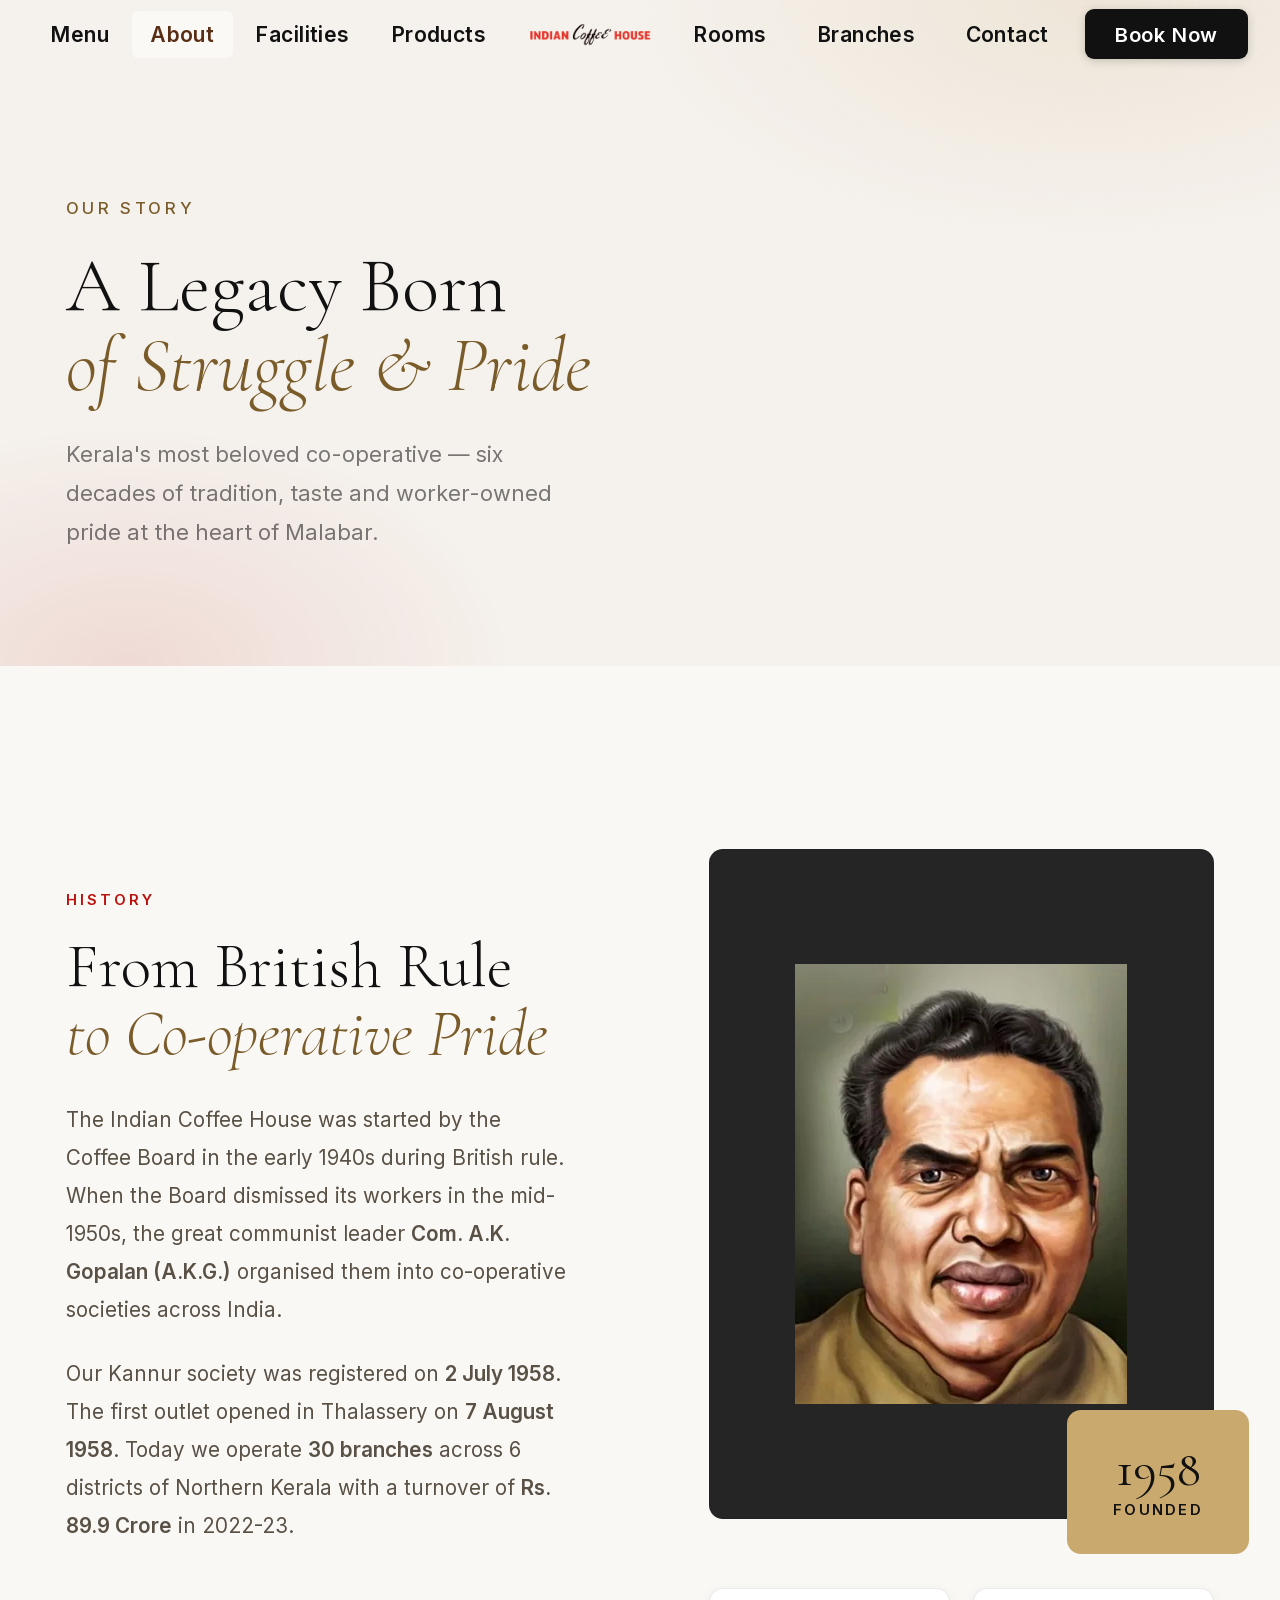
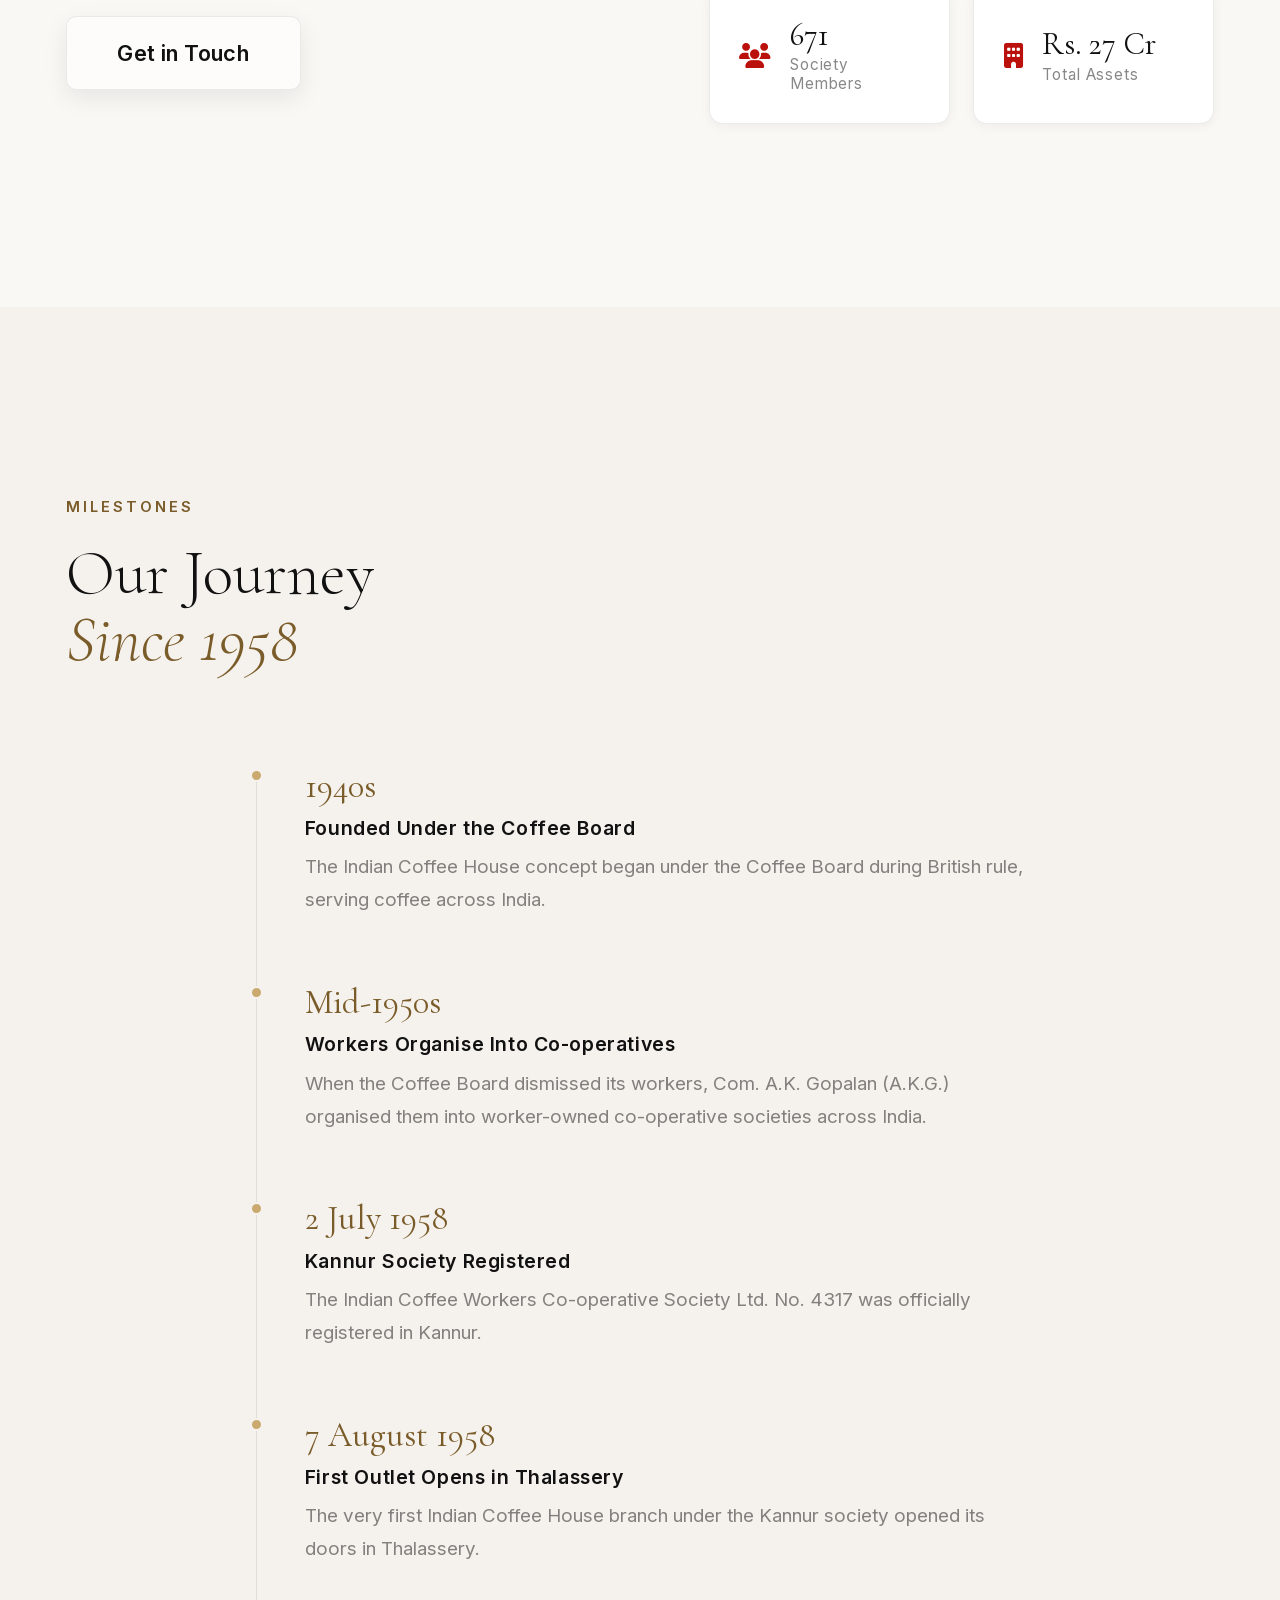
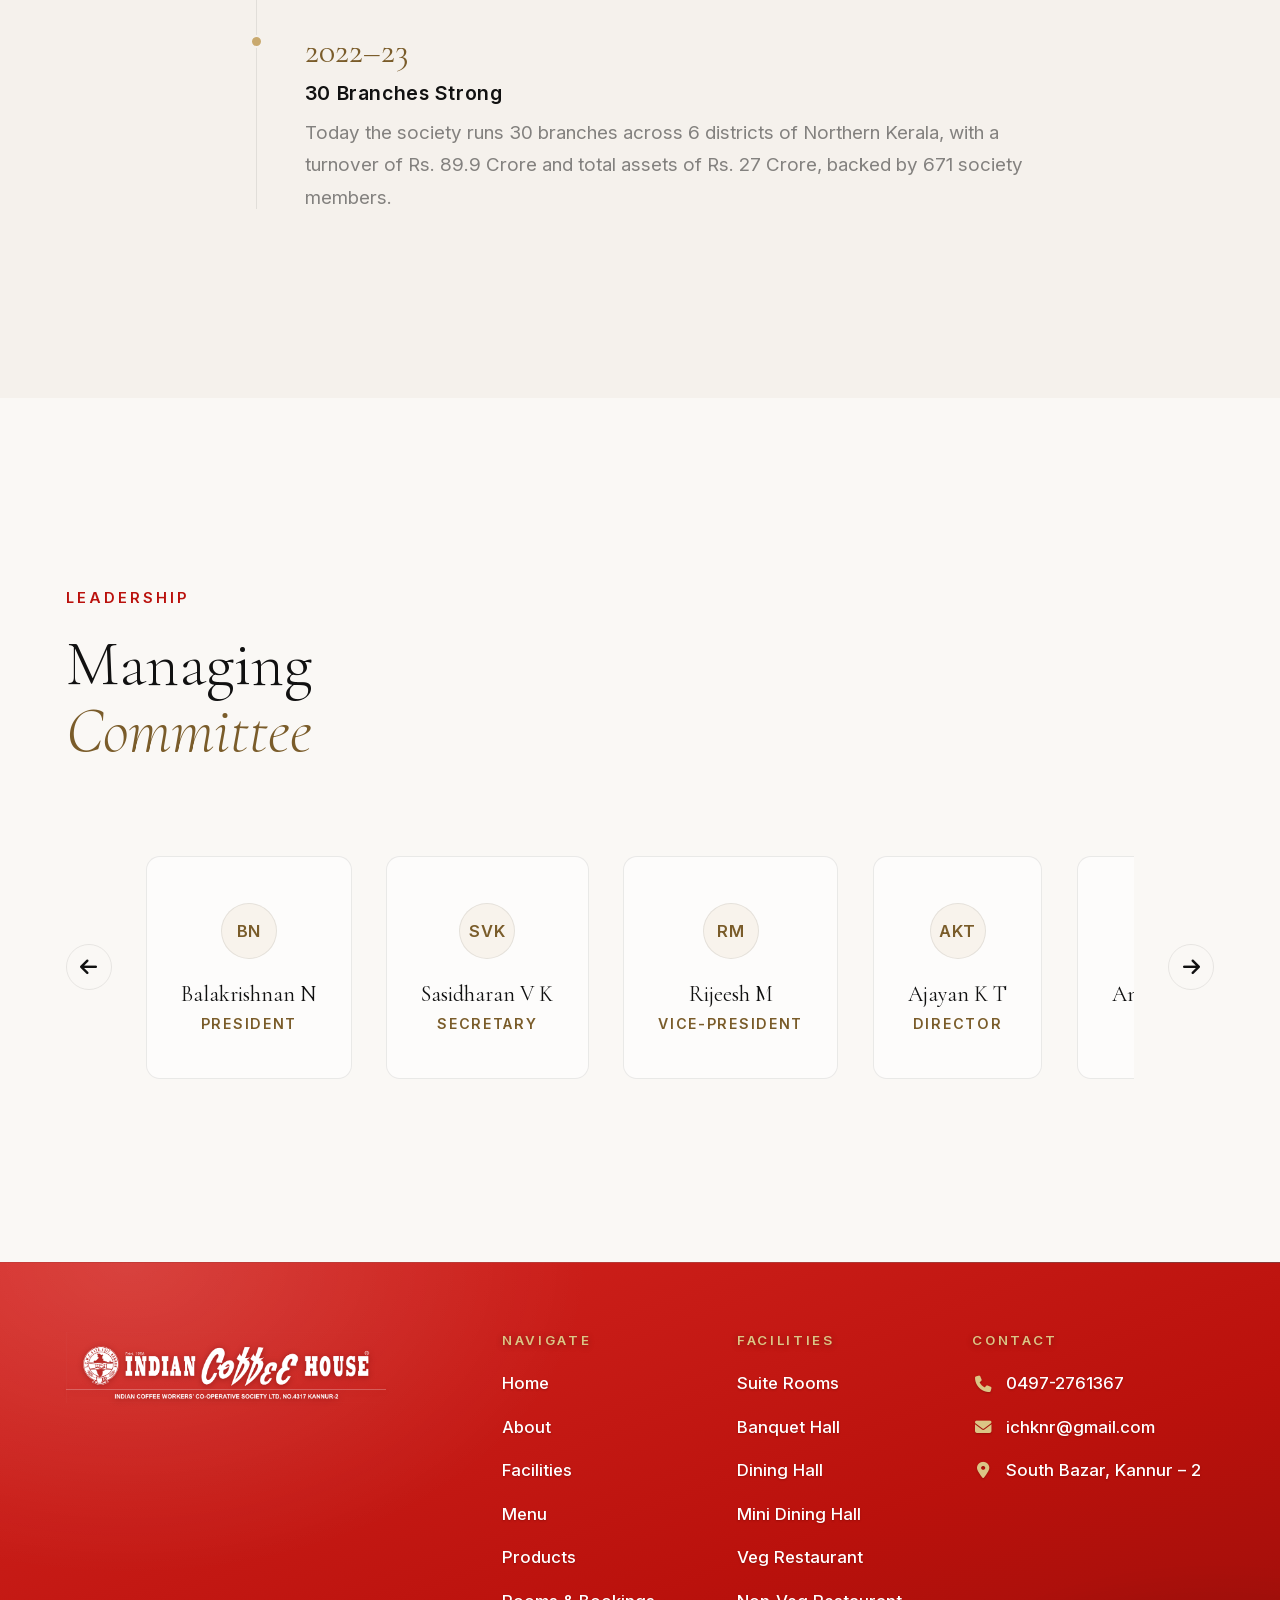
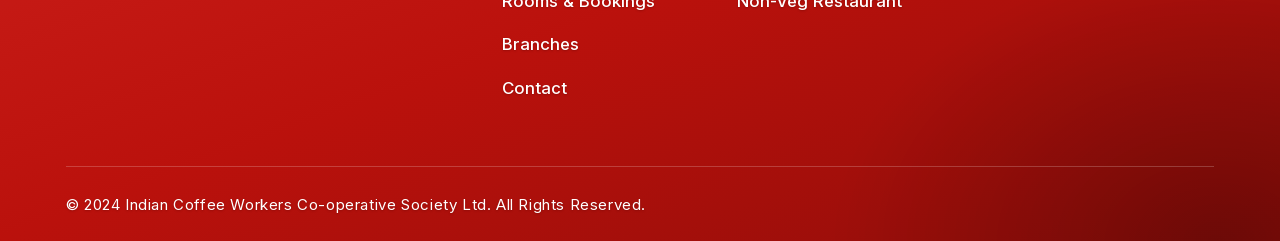
==== commit be5a86bf: "Redesign hero, footer and signature dishes - Hero: full-photo hero with blurred backdrop and a soft," ====
--- a/about.html
+++ b/about.html
@@ -268,7 +268,10 @@
         <div class="footer__inner">
             <div class="footer__top">
                 <div class="footer__brand">
-                    <div class="footer__society">Indian Coffee Workers Co-operative Society Ltd. <strong>No. 4317</strong> · Est. 1958</div>
+                    <picture>
+                        <source srcset="images/footer-banner.webp" type="image/webp" />
+                        <img src="images/footer-banner.png" alt="Indian Coffee House, est. 1958 — Indian Coffee Workers' Co-operative Society Ltd, No. 4317, Kannur-2" class="footer__banner" width="2000" height="445" loading="lazy" decoding="async" />
+                    </picture>
                 </div>
                 <div class="footer__nav">
                     <div class="footer__col">
@@ -291,11 +294,11 @@
                         <a href="menu.html">Veg Restaurant</a>
                         <a href="menu.html">Non-Veg Restaurant</a>
                     </div>
-                    <div class="footer__col">
+                    <div class="footer__col footer__col--contact">
                         <h5>Contact</h5>
-                        <span>0497-2761367</span>
-                        <span>ichknr@gmail.com</span>
-                        <span>South Bazar, Kannur – 2</span>
+                        <a href="tel:+914972761367"><i class="fa-solid fa-phone"></i>0497-2761367</a>
+                        <a href="mailto:ichknr@gmail.com"><i class="fa-solid fa-envelope"></i>ichknr@gmail.com</a>
+                        <a href="https://www.google.com/maps/search/?api=1&amp;query=Indian+Coffee+House+South+Bazar+Kannur" target="_blank" rel="noopener"><i class="fa-solid fa-location-dot"></i>South Bazar, Kannur – 2</a>
                     </div>
                 </div>
             </div>
--- a/style.min.css
+++ b/style.min.css
@@ -1 +1 @@
-@keyframes pageLoaderSpin{to{transform:rotate(360deg)}}@keyframes scrollLine{0%{transform:scaleY(0);opacity:0}50%{opacity:1}to{transform:scaleY(1);opacity:0}}@keyframes marquee{0%{transform:translateX(0)}to{transform:translateX(-50%)}}@font-face{font-family:"Cormorant Garamond";font-style:normal;font-weight:300 600;font-display:swap;src:url(fonts/cormorant-garamond-normal.woff2)format("woff2");unicode-range:U+0000-00FF,U+0131,U+0152-0153,U+02BB-02BC,U+02C6,U+02DA,U+02DC,U+0304,U+0308,U+0329,U+2000-206F,U+20AC,U+2122,U+2191,U+2193,U+2212,U+2215,U+FEFF,U+FFFD}@font-face{font-family:"Cormorant Garamond";font-style:italic;font-weight:300 400;font-display:swap;src:url(fonts/cormorant-garamond-italic.woff2)format("woff2");unicode-range:U+0000-00FF,U+0131,U+0152-0153,U+02BB-02BC,U+02C6,U+02DA,U+02DC,U+0304,U+0308,U+0329,U+2000-206F,U+20AC,U+2122,U+2191,U+2193,U+2212,U+2215,U+FEFF,U+FFFD}@font-face{font-family:"Inter";font-style:normal;font-weight:300 600;font-display:swap;src:url(fonts/inter.woff2)format("woff2");unicode-range:U+0000-00FF,U+0131,U+0152-0153,U+02BB-02BC,U+02C6,U+02DA,U+02DC,U+0304,U+0308,U+0329,U+2000-206F,U+20AC,U+2122,U+2191,U+2193,U+2212,U+2215,U+FEFF,U+FFFD}:root{--red:#ba110c;--red-lt:#d42520;--gold:#c9a96e;--gold-lt:#dbc585;--gold-dk:#7a5c2a;--dark:#111111;--dark2:#1a1a1a;--dark3:#252525;--white:#ffffff;--cream:#faf8f5;--cream2:#f0ede8;--offwhite:#f5f1ec;--muted:#888888;--border-d:rgba(255, 255, 255, 0.09);--border-l:rgba(0, 0, 0, 0.08);--serif:'Cormorant Garamond', Georgia, serif;--sans:'Inter', system-ui, sans-serif;--ease:cubic-bezier(.4, 0, .2, 1);--nav-h:84px}*,::after,::before{box-sizing:border-box;margin:0;padding:0}html{scroll-behavior:smooth;font-size:clamp(16px,.76vw + 13.15px,23px)}body{font-family:var(--sans);background:var(--cream);color:var(--dark);overflow-x:hidden;-webkit-font-smoothing:antialiased}a{text-decoration:none;color:inherit}ul{list-style:none}strong{font-weight:600}img{max-width:100%;display:block}::-webkit-scrollbar{width:4px}::-webkit-scrollbar-track{background:var(--dark)}::-webkit-scrollbar-thumb{background:var(--red);border-radius:4px}.page-loader{position:fixed;inset:0;z-index:999;display:flex;align-items:center;justify-content:center;background:#fff;transition:opacity .4s var(--ease),visibility .4s var(--ease)}.page-loader.is-hidden{opacity:0;visibility:hidden;pointer-events:none}.page-loader__mark{width:clamp(64px,16vw,140px);height:auto;animation:pageLoaderSpin 1.4s linear infinite}@media (prefers-reduced-motion:reduce){.page-loader__mark{animation:none}}.nav{position:fixed;top:0;left:0;right:0;z-index:100;background:0 0;border-bottom:1px solid transparent;border-radius:0;box-shadow:none;transition:background .3s var(--ease),box-shadow .3s var(--ease),border-color .3s var(--ease),backdrop-filter .3s var(--ease)}.nav.scrolled{background:rgba(247,243,238,.85);backdrop-filter:blur(14px);-webkit-backdrop-filter:blur(14px);border-bottom:1px solid rgba(0,0,0,.06);box-shadow:0 10px 34px rgba(17,17,17,.13)}.nav__inner{display:grid;grid-template-columns:1fr auto 1fr;align-items:center;gap:1rem;height:68px;padding:0 1.4rem}.nav__links{display:flex;align-items:center;gap:.2rem}.nav__links--left{justify-content:flex-start}.nav__right-group{display:flex;align-items:center;justify-content:flex-end;gap:.8rem}.nav__links a{font-size:.92rem;font-weight:600;color:var(--dark);padding:.5rem .8rem;border-radius:6px;letter-spacing:.02em;white-space:nowrap;transition:color .2s,background .2s}.nav__links a:hover{color:var(--red);background:rgba(255,255,255,.45)}.nav__links a.active{color:#5a2e14;background:rgba(255,255,255,.55)}.nav__logo-center{display:flex;align-items:center;justify-content:center}.nav__wordmark{width:clamp(130px,15vw,190px);height:auto;transition:transform .3s var(--ease)}.nav__logo-center:hover .nav__wordmark{transform:scale(1.06)}.nav__links--right{gap:.6rem}.nav__cta{background:var(--dark);color:#fff!important;font-size:.88rem;font-weight:600;letter-spacing:.04em;padding:.55rem 1.3rem;border-radius:9px;white-space:nowrap;box-shadow:0 2px 10px rgba(0,0,0,.18);transition:background .22s,transform .22s}.nav__cta:hover{background:var(--dark3);transform:translateY(-1px)}.nav__cta--mobile{display:none;border-radius:14px;background:rgba(17,17,17,.82);backdrop-filter:blur(12px);-webkit-backdrop-filter:blur(12px);border:1px solid rgba(255,255,255,.12);box-shadow:0 8px 24px rgba(17,17,17,.18);-webkit-tap-highlight-color:transparent;transition:background .2s,transform .2s}.nav__cta--mobile:active{background:rgba(17,17,17,.95);transform:scale(.98)}.nav__burger{display:none;flex-direction:column;gap:6px;background:0 0;border:0;cursor:pointer;padding:4px;justify-self:end}.nav__burger span{display:block;width:20px;height:1.5px;background:var(--dark);border-radius:2px;transition:.3s var(--ease)}.nav__burger.open span:nth-child(1){transform:rotate(45deg) translate(4px,4px)}.nav__burger.open span:nth-child(2){opacity:0;transform:rotate(-45deg)}.nav__mobile{display:none;flex-direction:column;gap:.1rem;padding:.6rem;background:rgba(247,243,238,.97);backdrop-filter:blur(14px);-webkit-backdrop-filter:blur(14px);border-top:1px solid var(--border-l)}.nav__mobile a{font-size:.85rem;font-weight:600;color:var(--dark);padding:.75rem .9rem;border-radius:8px;text-shadow:0 1px 3px rgba(255,255,255,.3);transition:background .2s,color .2s;-webkit-tap-highlight-color:transparent}.nav__mobile a:hover{color:var(--red);background:rgba(255,255,255,.45)}.nav__mobile a.active{color:#5a2e14;background:rgba(255,255,255,.55)}.nav__mobile .nav__cta--mobile{display:block;text-align:center;margin-top:.5rem}.nav__mobile.open{display:flex}.btn{display:inline-flex;align-items:center;gap:.5rem;padding:1rem 2.2rem;border-radius:10px;font-family:var(--sans);font-size:.95rem;font-weight:600;letter-spacing:.02em;cursor:pointer;border:0;transition:all .25s var(--ease)}.btn--gold{background:rgba(255,255,255,.5);backdrop-filter:blur(14px);-webkit-backdrop-filter:blur(14px);border:1px solid rgba(17,17,17,.08);color:var(--dark);box-shadow:0 8px 24px rgba(17,17,17,.08)}.btn--gold:hover{background:rgba(255,255,255,.8);box-shadow:0 12px 32px rgba(17,17,17,.12);transform:translateY(-2px)}.btn--ghost{background:rgba(255,255,255,.25);backdrop-filter:blur(10px);-webkit-backdrop-filter:blur(10px);color:var(--dark);border:1px solid rgba(17,17,17,.12)}.btn--ghost:hover{background:rgba(255,255,255,.5);border-color:var(--red);color:var(--red)}.hero{position:relative;height:300vh;background:var(--offwhite);--hero-progress:0;--hero-reveal:0}.hero__pin{position:sticky;top:0;height:100vh;display:flex;flex-direction:column;align-items:center;justify-content:center;overflow:hidden}.hero__bg{position:absolute;inset:0;z-index:0;background:radial-gradient(ellipse 60% 50%at 80% 20%,rgba(201,169,110,.16) 0%,transparent 60%),radial-gradient(ellipse 50% 60%at 20% 80%,rgba(186,17,12,.1) 0%,transparent 60%),var(--offwhite)}.hero__bg::after{content:"";position:absolute;inset:0;background-image:url("data:image/svg+xml,%3Csvg viewBox='0 0 256 256' xmlns='http://www.w3.org/2000/svg'%3E%3Cfilter id='n'%3E%3CfeTurbulence type='fractalNoise' baseFrequency='0.9' numOctaves='4' stitchTiles='stitch'/%3E%3C/filter%3E%3Crect width='100%25' height='100%25' filter='url(%23n)' opacity='0.04'/%3E%3C/svg%3E");opacity:.4;pointer-events:none}.hero__overlay{position:absolute;inset:0;background:rgba(245,241,236,.35)}.hero__content{position:relative;z-index:1;width:100%;max-width:1200px;padding:0 1.5rem;display:grid;grid-template-columns:1fr 1fr;align-items:center;gap:3rem}.hero__left{width:fit-content;max-width:600px;text-align:left;will-change:transform,opacity;transform:translateX(calc((1 - var(--hero-reveal))*var(--hero-center-offset, 0px) + var(--hero-progress)*-40px));opacity:calc(1 - var(--hero-progress)*.3)}.hero__eyebrow{font-size:.72rem;letter-spacing:.22em;text-transform:uppercase;color:var(--gold-dk);font-family:var(--sans);font-weight:500;margin-bottom:1.8rem;display:block}.hero__title{font-family:var(--serif);font-size:clamp(3.2rem,6.5vw,6.5rem);font-weight:300;line-height:.95;color:var(--dark);margin-bottom:1.5rem}.cta-banner h2 em,.hero__title em,.pagehero__title em{color:var(--gold-dk);font-style:italic}.hero__sub{font-size:.95rem;color:rgba(17,17,17,.55);max-width:440px;margin:0 0 2.5rem;line-height:1.8}.hero__actions{display:flex;gap:1rem;justify-content:flex-start;flex-wrap:wrap}.hero__right{will-change:transform,opacity;opacity:var(--hero-reveal);transform:translateX(calc((1 - var(--hero-reveal))*60px))}.hero__reel{height:clamp(440px,56vh,640px);width:100%;position:relative;box-shadow:0 30px 60px rgba(17,17,17,.16);border-radius:18px}.hero__reel-item{position:absolute;inset:0;overflow:hidden;border-radius:18px;will-change:transform,opacity;transition:opacity .9s var(--ease),transform .9s var(--ease)}.hero__reel-item:nth-child(1){opacity:var(--card0-opacity, 1)}.hero__reel-item:nth-child(2){opacity:var(--card1-opacity, 0);transform:translateY(calc(var(--card1-y, 70)*1px))}.hero__reel-item:nth-child(3){opacity:var(--card2-opacity, 0);transform:translateY(calc(var(--card2-y, 70)*1px))}.hero__reel-item img{width:100%;height:100%;object-fit:cover;display:block}.hero--static{height:100vh;--hero-reveal:1}.hero--static .hero__pin{position:static;height:100%}.hero--static .hero__left,.hero--static .hero__right{transform:none;opacity:1}.hero__scroll{position:absolute;bottom:2.5rem;left:50%;transform:translateX(-50%);display:flex;flex-direction:column;align-items:center;gap:.5rem;z-index:1}.hero__scroll-line{display:block;width:1px;height:50px;background:var(--gold);animation:scrollLine 2s ease-in-out infinite;transform-origin:top}.hero__scroll-text{font-size:.62rem;letter-spacing:.18em;text-transform:uppercase;color:var(--gold-dk)}.hero__stats{width:100%;display:flex;justify-content:center;align-items:center;gap:0;background:var(--offwhite);border-top:1px solid var(--border-l);border-bottom:1px solid var(--border-l)}.hero__stat{padding:1.5rem 3rem;text-align:center;display:flex;flex-direction:column;gap:.25rem}.hero__stat-n,.highlight h3{font-family:var(--serif);font-weight:400}.hero__stat-n{font-size:2.2rem;color:var(--gold-dk);line-height:1}.hero__stat-l{font-size:.65rem;letter-spacing:.15em;text-transform:uppercase;color:var(--muted)}.hero__stat-div,.timeline::before{width:1px;background:var(--border-l)}.hero__stat-div{height:40px}@media (prefers-reduced-motion:reduce){.hero{height:100vh;--hero-reveal:1}.hero__pin{position:static;height:100%}.hero__left,.hero__right{transform:none;opacity:1}}.pagehero{position:relative;padding:calc(var(--nav-h) + 5rem)0 5rem;background:var(--offwhite);overflow:hidden}.pagehero__bg{position:absolute;inset:0;background:radial-gradient(ellipse 60% 60%at 85% 0%,rgba(201,169,110,.16) 0%,transparent 60%),radial-gradient(ellipse 50% 60%at 10% 100%,rgba(186,17,12,.1) 0%,transparent 60%),var(--offwhite)}.pagehero__content{position:relative;z-index:1;max-width:720px}.marquee__track span,.pagehero__eyebrow{font-size:.72rem;text-transform:uppercase}.pagehero__eyebrow{letter-spacing:.22em;color:var(--gold-dk);font-weight:500;margin-bottom:1.2rem;display:block}.pagehero__title{font-family:var(--serif);font-size:clamp(2.6rem,6vw,4.4rem);font-weight:300;line-height:1.05;color:var(--dark);margin-bottom:1.2rem}.pagehero__sub{font-size:.95rem;color:rgba(17,17,17,.55);max-width:520px;line-height:1.8}.marquee{overflow:hidden;background:var(--red);padding:.75rem 0;white-space:nowrap}.marquee__track{display:inline-flex;align-items:center;gap:2rem;animation:marquee 30s linear infinite}.marquee__track span{letter-spacing:.14em;font-weight:600;color:#fff}.marquee__dot{width:5px!important;height:5px!important;border-radius:50%!important;background:rgba(255,255,255,.45)!important;flex-shrink:0}.highlights__grid{display:grid;grid-template-columns:repeat(3,1fr);gap:1.5rem}.highlight{padding:2.5rem 2rem;border:1px solid var(--border-l);border-radius:14px;background:var(--white);transition:box-shadow .3s,transform .3s}.highlight:hover{box-shadow:0 14px 40px rgba(17,17,17,.09);transform:translateY(-3px)}.highlight__icon,.highlight__link{color:var(--red);align-items:center}.highlight__icon{width:52px;height:52px;border-radius:10px;background:var(--cream2);display:flex;justify-content:center;font-size:1.3rem;margin-bottom:1.5rem}.highlight h3{font-size:1.5rem;margin-bottom:.6rem}.highlight p{font-size:.85rem;color:var(--muted);line-height:1.75;margin-bottom:1.2rem}.highlight__link{font-size:.75rem;font-weight:600;letter-spacing:.06em;text-transform:uppercase;display:inline-flex;gap:.4rem;transition:gap .2s}.highlight__link:hover{gap:.7rem}.section{padding:8rem 0}.section--dark{background:var(--offwhite)}.section--tight{padding:6rem 0}.wrap{max-width:1240px;margin:0 auto;padding:0 2rem}.tag{display:inline-block;font-size:.65rem;letter-spacing:.2em;text-transform:uppercase;color:var(--red);font-weight:600;margin-bottom:1rem;font-family:var(--sans)}.tag--light{color:var(--gold-dk)}.heading{font-family:var(--serif);font-size:clamp(2.4rem,5vw,4rem);font-weight:300;line-height:1.05;margin-bottom:1.5rem}.heading,.heading--light{color:var(--dark)}.heading em{font-style:italic}.heading em,.heading--light em{color:var(--gold-dk)}.body-text{font-size:.9rem;color:#5a5146;line-height:1.85;margin-bottom:1.1rem}.sec-head{max-width:520px;margin-bottom:4rem}.about__grid{display:grid;grid-template-columns:1fr 1fr;gap:6rem;align-items:center}.about__img-block,.about__right{position:relative}.about__img-inner{background:var(--dark3);border-radius:14px;overflow:hidden;aspect-ratio:332/440;display:flex;align-items:center;justify-content:center;border:1px solid var(--border-l)}.about__img-photo{width:100%;height:100%;object-fit:cover;object-position:top center}.about__badge{position:absolute;bottom:-1.5rem;right:-1.5rem;background:var(--gold);color:var(--dark);padding:1.5rem 2rem;border-radius:14px;text-align:center}.about__badge-n{display:block;font-family:var(--serif);font-size:2.2rem;font-weight:400;line-height:1}.about__badge-l{display:block;font-size:.65rem;letter-spacing:.15em;text-transform:uppercase;font-weight:600;margin-top:.3rem}.about__cards{display:grid;grid-template-columns:1fr 1fr;gap:1rem;margin-top:3rem}.about__mini{background:var(--white);border:1px solid var(--border-l);border-radius:14px;padding:1.3rem;display:flex;align-items:center;gap:.85rem;box-shadow:0 2px 12px rgba(0,0,0,.05)}.about__mini i{font-size:1.1rem;color:var(--red)}.about__mini-n{font-family:var(--serif);font-size:1.4rem;font-weight:400;color:var(--dark);line-height:1}.about__mini-l{font-size:.67rem;color:var(--muted);letter-spacing:.06em;margin-top:.2rem}.timeline{position:relative;max-width:780px;margin:0 auto;padding-left:2.4rem}.timeline::before{content:"";position:absolute;left:6px;top:6px;bottom:6px}.timeline__item{position:relative;padding-bottom:2.8rem}.timeline__item:last-child{padding-bottom:0}.timeline__dot{position:absolute;left:-2.4rem;top:.2rem;width:13px;height:13px;border-radius:50%;background:var(--gold);border:2px solid var(--offwhite)}.timeline__year{font-family:var(--serif);font-size:1.5rem;color:var(--gold-dk);margin-bottom:.4rem}.timeline__item h4{font-size:.85rem;font-weight:600;color:var(--dark);letter-spacing:.03em;margin-bottom:.5rem}.fac__card p,.timeline__item p{font-size:.82rem;color:rgba(17,17,17,.5);line-height:1.75}.fac__grid{display:grid;grid-template-columns:repeat(3,1fr);gap:1px;border:1px solid var(--border-l);border-radius:14px;overflow:hidden}.fac__card{display:flex;flex-direction:column;padding:2.5rem 2rem;border-right:1px solid var(--border-l);border-bottom:1px solid var(--border-l);transition:background .3s}.fac__card:hover{background:rgba(201,169,110,.06)}.fac__card--large{background:rgba(201,169,110,.04)}.fac__num{font-family:var(--serif);font-size:.9rem;color:var(--gold-dk);margin-bottom:1.5rem;font-style:italic}.fac__icon{font-size:1.3rem;color:var(--gold);margin-bottom:1.2rem;display:block}.fac__card h3{font-family:var(--serif);font-size:1.4rem;margin-bottom:.75rem}.fac__card p{font-size:.8rem;margin-bottom:1.2rem}.fac__price,.tariff__item h4{font-family:var(--serif);font-size:1.1rem;color:var(--gold-dk);margin-bottom:1.2rem}.fac__price small{font-family:var(--sans)}.fac__link,.fac__tag{color:var(--gold-dk);text-transform:uppercase}.fac__tag{display:inline-block;font-size:.65rem;letter-spacing:.12em;border:1px solid var(--border-l);padding:.3rem .75rem;border-radius:999px}.fac__link{display:inline-flex;align-items:center;gap:.4rem;font-size:.75rem;font-weight:600;letter-spacing:.06em;transition:gap .22s;margin-top:auto;padding-top:1.2rem}.fac__link:hover{gap:.7rem}.tariff__grid{display:grid;grid-template-columns:repeat(3,1fr);gap:0;border:1px solid var(--border-l);border-radius:14px;overflow:hidden}.tariff__item{padding:2.2rem;border-right:1px solid var(--border-l);border-bottom:1px solid var(--border-l)}.tariff__item>i{font-size:1.1rem;color:var(--red);display:block;margin-bottom:1.1rem}.fac__card h3,.tariff__item h4{font-weight:400;color:var(--dark)}.tariff__item h4{margin-bottom:.6rem}.tariff__item p{font-size:.78rem;color:var(--muted);line-height:1.7}.book__grid{display:grid;grid-template-columns:1.1fr .9fr;gap:4rem;align-items:start}.book__amenities{display:grid;grid-template-columns:1fr 1fr;gap:.9rem;margin:2rem 0 2.5rem}.book__amenity{display:flex;align-items:center;gap:.7rem;font-size:.82rem;color:rgba(17,17,17,.6)}.book__amenity i{color:var(--gold);width:18px}.book__card{background:rgba(255,255,255,.6);border:1px solid var(--border-l);border-radius:14px;padding:2.2rem}.book__card+.book__card{margin-top:1.2rem}.book__card-top{display:flex;justify-content:space-between;align-items:flex-start;gap:1rem;margin-bottom:.5rem}.book__card h4,.book__price-strip strong{font-family:var(--serif);font-size:1.3rem;font-weight:400;color:var(--dark)}.book__card p{font-size:.8rem;color:rgba(17,17,17,.55);line-height:1.7;margin-bottom:1.2rem}.reveal-call{display:inline-flex;align-items:center;gap:.55rem;background:0 0;border:1px solid var(--gold-dk);color:var(--gold-dk);font-family:var(--sans);font-size:.78rem;font-weight:600;letter-spacing:.03em;padding:.7rem 1.3rem;border-radius:10px;cursor:pointer;transition:background .22s,color .22s}.reveal-call:hover{background:var(--gold);color:var(--dark)}.reveal-call.revealed{cursor:default}.book__price-strip,.menu__switcher{display:flex;border:1px solid var(--border-l);border-radius:10px}.book__price-strip{align-items:baseline;gap:.5rem;margin:1.4rem 0 1.6rem;padding:1.2rem 1.4rem;background:rgba(201,169,110,.06)}.book__price-strip strong{font-size:1.6rem;color:var(--gold-dk)}.book__price-strip span,.fac__price small{font-size:.72rem;color:var(--muted)}.menu__switcher{gap:0;margin-bottom:3rem;overflow:hidden;width:fit-content}.menu__btn{padding:.65rem 2rem;font-family:var(--sans);font-size:.78rem;font-weight:600;letter-spacing:.08em;text-transform:uppercase;color:rgba(17,17,17,.45);background:0 0;border:0;cursor:pointer;transition:all .25s}.menu__btn.active,.reveal-call.revealed{background:var(--gold);color:var(--dark)}.branch__tab:not(.active):hover,.menu__btn:not(.active):hover{color:var(--dark)}.menu__panel{display:none}.menu__panel.active{display:block}.menu__meta,.menu__meta span{display:flex;align-items:center}.menu__meta{gap:2.5rem;margin-bottom:2rem;flex-wrap:wrap}.menu__meta span{font-size:.75rem;letter-spacing:.06em;color:rgba(17,17,17,.5);gap:.5rem}.menu__meta i,.other__item i{color:var(--gold)}.menu__grid{display:grid;grid-template-columns:repeat(4,1fr);border:1px solid var(--border-l);border-radius:14px;overflow:hidden}.menu__item{padding:1.1rem 1.4rem;font-size:.8rem;color:rgba(17,17,17,.65);font-family:var(--sans);border-right:1px solid var(--border-l);border-bottom:1px solid var(--border-l);transition:background .22s,color .22s;cursor:default}.menu__item:hover{background:rgba(201,169,110,.1);color:var(--dark)}.carousel__wrap{display:flex;align-items:center;gap:1.5rem}.carousel__vp{overflow:hidden;flex:1;min-width:0}.carousel__track{position:relative;display:flex;gap:1.5rem;transition:transform .5s var(--ease)}.carousel__btn{width:46px;height:46px;border-radius:50%;background:0 0;color:var(--dark);font-size:.85rem;cursor:pointer;flex-shrink:0;display:flex;align-items:center;justify-content:center;transition:all .25s var(--ease)}.carousel__btn:hover{background:var(--red);color:#fff;border-color:var(--red)}.carousel__btn,.member,.member__init{border:1px solid var(--border-l)}.member{min-width:160px;flex-shrink:0;padding:2rem 1.5rem;text-align:center;border-radius:14px;background:rgba(255,255,255,.6);transition:border-color .25s,box-shadow .25s}.member:hover{border-color:var(--gold);box-shadow:0 4px 24px rgba(0,0,0,.2)}.member__init{width:56px;height:56px;border-radius:50%;background:rgba(201,169,110,.1);color:var(--gold-dk);font-size:.72rem;font-weight:700;letter-spacing:.04em;display:flex;align-items:center;justify-content:center;margin:0 auto 1rem;font-family:var(--sans)}.branch-card__overlay h4,.member__name{font-family:var(--serif);font-weight:400}.member__name{font-size:.95rem;color:var(--dark);margin-bottom:.35rem}.member__role{font-size:.62rem;letter-spacing:.12em;text-transform:uppercase;color:var(--gold-dk);font-weight:600}.branch__tabs{display:flex;gap:0;margin-bottom:3rem;border:1px solid var(--border-l);border-radius:10px;overflow:hidden;width:fit-content}.branch__tab{padding:.6rem 1.8rem;font-family:var(--sans);font-size:.75rem;font-weight:600;letter-spacing:.07em;text-transform:uppercase;color:rgba(17,17,17,.45);background:0 0;border:0;cursor:pointer;transition:all .25s}.branch__tab.active{background:var(--gold);color:var(--dark)}.branch__panel{display:none}.branch__panel.active{display:block}.branch-grid{display:grid;grid-template-columns:repeat(3,1fr);gap:1.5rem}.branch-card{position:relative;aspect-ratio:326/264;border-radius:16px;overflow:hidden;background:var(--dark3)}.branch-card img,.product-card__media img{width:100%;height:100%;object-fit:cover;display:block;transition:filter .35s var(--ease),transform .5s var(--ease)}.branch-card:hover img{filter:blur(3px) brightness(.5);transform:scale(1.05)}.branch-card__overlay{position:absolute;inset:0;display:flex;flex-direction:column;align-items:center;justify-content:center;gap:.3rem;padding:1rem;text-align:center;opacity:0;transition:opacity .35s var(--ease)}.branch-card:hover .branch-card__overlay,.dish-card:hover .dish-card__overlay{opacity:1}.branch-card__overlay h4{font-size:1.15rem;color:#fff}.branch-card__overlay p{font-size:.74rem;color:rgba(255,255,255,.75);line-height:1.5}.branch-card__overlay a{display:inline-flex;align-items:center;gap:.35rem;font-size:.72rem;font-weight:600;color:var(--gold);letter-spacing:.03em;margin-top:.2rem;transition:opacity .2s}.branch-card__overlay a:hover{opacity:.75}.other__grid{display:grid;grid-template-columns:repeat(5,1fr);gap:1.5rem}.other__item,.place{border:1px solid var(--border-l);border-radius:14px}.other__item{padding:2.5rem 1rem;text-align:center;display:flex;flex-direction:column;align-items:center;gap:.75rem;background:rgba(255,255,255,.6);transition:background .25s}.other__item:hover{background:rgba(201,169,110,.06)}.other__item i{font-size:1.1rem}.other__item span,.place h4,.product-card h3{font-family:var(--serif);font-size:1.1rem;color:var(--dark)}.place{min-width:290px;flex-shrink:0;padding:2.2rem;background:var(--white);transition:box-shadow .25s}.place:hover{box-shadow:0 8px 32px rgba(0,0,0,.08)}.contact__row strong,.place__dist{font-size:.62rem;letter-spacing:.15em;text-transform:uppercase;color:var(--red);font-weight:600;margin-bottom:1rem;display:inline-block}.place h4,.product-card h3{font-weight:400;margin-bottom:.65rem}.place p,.product-card p{font-size:.78rem;color:var(--muted);line-height:1.75}.products__grid{display:grid;grid-template-columns:repeat(3,1fr);gap:1.75rem}.product-card{display:block;border:1px solid var(--border-l);border-radius:16px;overflow:hidden;background:var(--white);transition:transform .3s var(--ease),box-shadow .3s var(--ease)}.product-card:hover{transform:translateY(-6px);box-shadow:0 20px 40px rgba(17,17,17,.12)}.product-card__media{aspect-ratio:3/4;background:var(--cream2);overflow:hidden}.product-card__media img{object-fit:contain;transform:scale(1.18);transition:transform .4s var(--ease)}.product-card:hover .product-card__media img{transform:scale(1.24)}.product-card__body{padding:1.6rem 1.5rem 1.8rem;text-align:center}.product-card h3{font-size:1.3rem;margin-bottom:.5rem}.product-card p{font-size:.82rem;line-height:1.7}.contact__grid{max-width:480px}.contact__info{display:flex;flex-direction:column;gap:1.5rem;margin-top:2.5rem}.contact__row{display:flex;gap:1rem;align-items:flex-start}.contact__row i{color:var(--gold);margin-top:.15rem;flex-shrink:0}.contact__row strong{display:block;font-size:.72rem;letter-spacing:.1em;color:var(--gold-dk);margin-bottom:.4rem}.contact__row span{display:block;font-size:.8rem;color:rgba(17,17,17,.55);line-height:1.7}.contact__social{display:flex;gap:1rem;margin-top:2rem}.contact__soc{width:40px;height:40px;border-radius:50%;border:1px solid var(--border-l);color:rgba(17,17,17,.5);display:flex;align-items:center;justify-content:center;font-size:.85rem;transition:all .25s}.contact__soc:hover{background:var(--gold);border-color:var(--gold);color:var(--dark)}.footer{position:relative;overflow:hidden;isolation:isolate;background:radial-gradient(60% 90%at 12% 0%,rgba(255,255,255,.16),transparent 60%),radial-gradient(50% 80%at 95% 100%,rgba(0,0,0,.28),transparent 60%),linear-gradient(160deg,var(--red-lt) 0%,var(--red) 55%,#8f0d09 100%);border-top:1px solid rgba(255,255,255,.18);color:var(--white)}.footer__inner{max-width:1240px;margin:0 auto;padding:0 2rem}.footer__top{display:flex;justify-content:space-between;align-items:flex-start;padding:3.5rem 0 3rem;gap:4rem;border-bottom:1px solid rgba(255,255,255,.2)}.footer__brand{max-width:300px}.footer__society{padding:1.1rem 1.25rem;font-family:var(--serif);font-size:1.15rem;font-weight:500;line-height:1.5;color:var(--white);text-shadow:0 2px 10px rgba(0,0,0,.35),0 1px 2px rgba(0,0,0,.3);background:rgba(255,255,255,.12);border:1px solid rgba(255,255,255,.28);border-radius:14px;-webkit-backdrop-filter:blur(14px) saturate(160%);backdrop-filter:blur(14px) saturate(160%);box-shadow:0 8px 32px rgba(0,0,0,.22),inset 0 1px 0 rgba(255,255,255,.35)}.footer__col h5,.footer__society strong{font-weight:700;color:var(--gold-lt)}.footer__nav{display:flex;gap:3rem;flex-wrap:wrap}.footer__col{display:flex;flex-direction:column;align-items:flex-start;gap:.4rem}.footer__col h5{font-size:.62rem;letter-spacing:.18em;text-transform:uppercase;font-weight:600;margin-bottom:.5rem;text-shadow:0 1px 6px rgba(0,0,0,.35)}.footer__col a,.footer__col span{display:inline-flex;align-items:center;height:2.25rem;padding:0 .85rem;font-size:.8rem;font-weight:500;line-height:1;white-space:nowrap;color:rgba(255,255,255,.92);text-shadow:0 1px 4px rgba(0,0,0,.35);background:rgba(255,255,255,.08);border:1px solid rgba(255,255,255,.18);border-radius:8px;-webkit-backdrop-filter:blur(10px);backdrop-filter:blur(10px);box-shadow:0 1px 2px rgba(0,0,0,.18),inset 0 1px 0 rgba(255,255,255,.2);transition:background-color .2s,border-color .2s,color .2s,transform .2s,box-shadow .2s}.footer__col a:hover{color:var(--white);background:rgba(255,255,255,.2);border-color:rgba(255,255,255,.4);box-shadow:0 4px 14px rgba(0,0,0,.25),inset 0 1px 0 rgba(255,255,255,.3);transform:translateY(-1px)}.footer__col a:active{transform:translateY(0)}.footer__col a:focus-visible{outline:2px solid var(--white);outline-offset:2px}.explore__card i,.footer__bottom{display:flex;justify-content:center}.footer__bottom{padding:1.5rem 0}.footer__bottom span{font-size:.72rem;color:rgba(255,255,255,.8);letter-spacing:.04em;text-shadow:0 1px 4px rgba(0,0,0,.35)}.reveal{opacity:0;transform:translateY(28px);transition:opacity .7s var(--ease),transform .7s var(--ease)}.reveal.visible{opacity:1;transform:translateY(0)}.reveal-delay{transition-delay:.2s}.explore__grid{display:grid;grid-template-columns:repeat(4,1fr);gap:1.25rem}.explore__card{display:flex;flex-direction:column;gap:1.1rem;padding:2.3rem 1.9rem;border:1px solid var(--border-l);border-radius:18px;background:rgba(255,255,255,.6);transition:background .25s,transform .25s,border-color .25s}.explore__card:hover{background:rgba(201,169,110,.07);border-color:var(--gold);transform:translateY(-3px)}.explore__card i{width:48px;height:48px;align-items:center;border-radius:12px;background:rgba(201,169,110,.12);font-size:1.35rem;color:var(--gold-dk)}.cta-banner h2,.explore__card h4{font-family:var(--serif);color:var(--dark)}.explore__card h4{font-size:1.3rem;font-weight:400}.explore__card span{font-size:.85rem;color:rgba(17,17,17,.55);line-height:1.6}.dish-grid{display:grid;grid-template-columns:repeat(3,1fr);gap:1.25rem}.dish-card{position:relative;display:block;aspect-ratio:4/3;border-radius:16px;overflow:hidden;background:var(--dark3)}.dish-card img{width:100%;height:100%;object-fit:cover;display:block;transition:filter .35s var(--ease),transform .5s var(--ease)}.dish-card:hover img{filter:blur(3px) brightness(.65);transform:scale(1.05)}.dish-card__tag{position:absolute;top:.9rem;left:.9rem;font-size:.6rem;letter-spacing:.1em;text-transform:uppercase;font-weight:700;padding:.3rem .65rem;border-radius:999px;white-space:nowrap;z-index:1}.dish-card__tag--veg{background:rgba(255,255,255,.9);color:#2d6a4f}.dish-card__tag--nonveg{background:rgba(255,255,255,.9);color:var(--red)}.dish-card__overlay{position:absolute;inset:0;display:flex;align-items:center;justify-content:center;padding:0 1rem;text-align:center;opacity:0;transition:opacity .35s var(--ease)}.dish-card__overlay h4{font-family:var(--serif);font-weight:400;font-size:1.4rem;color:#fff}.cta-banner{text-align:center;padding:5.5rem 0;background:var(--offwhite);position:relative;overflow:hidden}.cta-banner::before{content:"";position:absolute;inset:0;background:radial-gradient(ellipse 60% 80%at 50%0,rgba(201,169,110,.1)0,transparent 60%)}.cta-banner__inner{position:relative;z-index:1}.cta-banner h2{font-size:clamp(2rem,4vw,3rem);font-weight:300;margin-bottom:.6rem}.cta-banner p{font-size:.9rem;color:rgba(17,17,17,.6);margin-bottom:2rem}.cta-banner__actions{display:flex;gap:1rem;justify-content:center;flex-wrap:wrap}@media (max-width:1024px){.about__grid{grid-template-columns:1fr;gap:3rem}.fac__grid,.tariff__grid{grid-template-columns:repeat(2,1fr)}.menu__grid{grid-template-columns:repeat(3,1fr)}.footer__top{flex-direction:column;gap:2.5rem}.other__grid{grid-template-columns:repeat(3,1fr)}.hero__stat{padding:1.2rem 1.5rem}.highlights__grid{grid-template-columns:1fr 1fr}.book__grid{grid-template-columns:1fr;gap:3rem}.products__grid{grid-template-columns:1fr 1fr}.explore__grid{grid-template-columns:repeat(3,1fr)}.dish-grid{grid-template-columns:1fr 1fr}.nav__links--left,.nav__links--right{gap:0}.nav__links a{padding:.5rem .55rem;font-size:.74rem}.nav__inner{padding:0 2rem}.hero__content,.pagehero__content,.wrap{padding:0 2.5rem}}@media (max-width:860px){.nav__cta--desktop,.nav__links--left,.nav__links--right,.nav__right-group{display:none}.nav__inner{grid-template-columns:1fr auto}.nav__logo-center{justify-content:flex-start}.nav__burger{display:flex}.section{padding:5rem 0}.section--tight{padding:4rem 0}.hero{height:auto;--hero-reveal:1}.hero__pin{position:static;height:auto;padding:calc(var(--nav-h) + 3rem)0 3rem}.hero__content{grid-template-columns:1fr;gap:2.5rem;text-align:center}.hero__left{transform:none;opacity:1;max-width:100%;text-align:center;justify-self:center;margin:0 auto}.hero__actions{justify-content:center;margin-bottom:2.5rem}.hero__bg::after,.hero__right,.hero__scroll{display:none}.hero__bg{background:url(images/hero1.jpg)center/cover no-repeat;filter:blur(9px);transform:scale(1.1)}.hero__overlay{background:rgba(245,241,236,.74)}.hero__title{font-size:clamp(3rem,12vw,5rem)}.hero__stats{display:none}.fac__grid,.tariff__grid{grid-template-columns:1fr}.branch-grid,.menu__grid,.other__grid{grid-template-columns:repeat(2,1fr)}.footer__top{align-items:center;text-align:center}.footer__brand{flex-direction:column;align-items:center;max-width:100%}.footer__nav{flex-wrap:wrap;justify-content:center;gap:2rem;width:100%}.footer__col{align-items:center}.place{flex:0 0 100%;min-width:0;padding:1.6rem}.member{min-width:140px}.carousel__wrap{gap:.75rem}.carousel__btn{width:38px;height:38px;flex-shrink:0}.hero__actions{flex-direction:column;align-items:center}.btn{width:100%;justify-content:center}.highlights__grid,.products__grid{grid-template-columns:1fr}.explore__grid{grid-template-columns:1fr 1fr}.dish-grid{grid-template-columns:1fr}.cta-banner__actions{flex-direction:column;align-items:center}}@media (max-width:480px){.explore__grid,.menu__grid{grid-template-columns:1fr}.hero__title{font-size:2.8rem}.about__cards{grid-template-columns:1fr}.other__grid{grid-template-columns:repeat(2,1fr)}.book__amenities{grid-template-columns:1fr}}@media (hover:none),(max-width:860px){.branch-card,.dish-card{aspect-ratio:unset;display:flex;flex-direction:column;background:var(--white);border:1px solid var(--border-l)}.branch-card img,.dish-card img{aspect-ratio:326/264;filter:none;transform:none}.dish-card img{aspect-ratio:4/3}.branch-card__overlay,.dish-card__overlay{position:static;opacity:1;padding:1.1rem 1.2rem}.branch-card__overlay{align-items:flex-start;text-align:left}.branch-card__overlay h4,.dish-card__overlay h4{color:var(--dark)}.branch-card__overlay p{color:var(--muted)}.branch-card__overlay a{color:var(--gold-dk)}}+@keyframes pageLoaderSpin{to{transform:rotate(360deg)}}@keyframes marquee{0%{transform:translateX(0)}to{transform:translateX(-50%)}}@font-face{font-family:"Cormorant Garamond";font-style:normal;font-weight:300 600;font-display:swap;src:url(fonts/cormorant-garamond-normal.woff2)format("woff2");unicode-range:U+0000-00FF,U+0131,U+0152-0153,U+02BB-02BC,U+02C6,U+02DA,U+02DC,U+0304,U+0308,U+0329,U+2000-206F,U+20AC,U+2122,U+2191,U+2193,U+2212,U+2215,U+FEFF,U+FFFD}@font-face{font-family:"Cormorant Garamond";font-style:italic;font-weight:300 400;font-display:swap;src:url(fonts/cormorant-garamond-italic.woff2)format("woff2");unicode-range:U+0000-00FF,U+0131,U+0152-0153,U+02BB-02BC,U+02C6,U+02DA,U+02DC,U+0304,U+0308,U+0329,U+2000-206F,U+20AC,U+2122,U+2191,U+2193,U+2212,U+2215,U+FEFF,U+FFFD}@font-face{font-family:"Inter";font-style:normal;font-weight:300 600;font-display:swap;src:url(fonts/inter.woff2)format("woff2");unicode-range:U+0000-00FF,U+0131,U+0152-0153,U+02BB-02BC,U+02C6,U+02DA,U+02DC,U+0304,U+0308,U+0329,U+2000-206F,U+20AC,U+2122,U+2191,U+2193,U+2212,U+2215,U+FEFF,U+FFFD}:root{--red:#ba110c;--red-lt:#d42520;--gold:#c9a96e;--gold-lt:#dbc585;--gold-dk:#7a5c2a;--dark:#111111;--dark2:#1a1a1a;--dark3:#252525;--white:#ffffff;--cream:#faf8f5;--cream2:#f0ede8;--offwhite:#f5f1ec;--muted:#888888;--border-d:rgba(255, 255, 255, 0.09);--border-l:rgba(0, 0, 0, 0.08);--serif:'Cormorant Garamond', Georgia, serif;--sans:'Inter', system-ui, sans-serif;--ease:cubic-bezier(.4, 0, .2, 1);--nav-h:84px}*,::after,::before{box-sizing:border-box;margin:0;padding:0}html{scroll-behavior:smooth;font-size:clamp(16px,.76vw + 13.15px,23px)}body{font-family:var(--sans);background:var(--cream);color:var(--dark);overflow-x:hidden;-webkit-font-smoothing:antialiased}a{text-decoration:none;color:inherit}ul{list-style:none}strong{font-weight:600}img{max-width:100%;display:block}::-webkit-scrollbar{width:4px}::-webkit-scrollbar-track{background:var(--dark)}::-webkit-scrollbar-thumb{background:var(--red);border-radius:4px}.page-loader{position:fixed;inset:0;z-index:999;display:flex;align-items:center;justify-content:center;background:#fff;transition:opacity .4s var(--ease),visibility .4s var(--ease)}.page-loader.is-hidden{opacity:0;visibility:hidden;pointer-events:none}.page-loader__mark{width:clamp(64px,16vw,140px);height:auto;animation:pageLoaderSpin 1.4s linear infinite}@media (prefers-reduced-motion:reduce){.page-loader__mark{animation:none}}.nav{position:fixed;top:0;left:0;right:0;z-index:100;background:0 0;border-bottom:1px solid transparent;border-radius:0;box-shadow:none;transition:background .3s var(--ease),box-shadow .3s var(--ease),border-color .3s var(--ease),backdrop-filter .3s var(--ease)}.nav.scrolled{background:rgba(247,243,238,.85);backdrop-filter:blur(14px);-webkit-backdrop-filter:blur(14px);border-bottom:1px solid rgba(0,0,0,.06);box-shadow:0 10px 34px rgba(17,17,17,.13)}.nav__inner{display:grid;grid-template-columns:1fr auto 1fr;align-items:center;gap:1rem;height:68px;padding:0 1.4rem}.nav__links{display:flex;align-items:center;gap:.2rem}.nav__links--left{justify-content:flex-start}.nav__right-group{display:flex;align-items:center;justify-content:flex-end;gap:.8rem}.nav__links a{font-size:.92rem;font-weight:600;color:var(--dark);padding:.5rem .8rem;border-radius:6px;letter-spacing:.02em;white-space:nowrap;transition:color .2s,background .2s}.nav__links a:hover{color:var(--red);background:rgba(255,255,255,.45)}.nav__links a.active{color:#5a2e14;background:rgba(255,255,255,.55)}.nav__logo-center{display:flex;align-items:center;justify-content:center}.nav__wordmark{width:clamp(130px,15vw,190px);height:auto;transition:transform .3s var(--ease)}.nav__logo-center:hover .nav__wordmark{transform:scale(1.06)}.nav__links--right{gap:.6rem}.nav__cta{background:var(--dark);color:#fff!important;font-size:.88rem;font-weight:600;letter-spacing:.04em;padding:.55rem 1.3rem;border-radius:9px;white-space:nowrap;box-shadow:0 2px 10px rgba(0,0,0,.18);transition:background .22s,transform .22s}.nav__cta:hover{background:var(--dark3);transform:translateY(-1px)}.nav__cta--mobile{display:none;border-radius:14px;background:rgba(17,17,17,.82);backdrop-filter:blur(12px);-webkit-backdrop-filter:blur(12px);border:1px solid rgba(255,255,255,.12);box-shadow:0 8px 24px rgba(17,17,17,.18);-webkit-tap-highlight-color:transparent;transition:background .2s,transform .2s}.nav__cta--mobile:active{background:rgba(17,17,17,.95);transform:scale(.98)}.nav__burger{display:none;flex-direction:column;gap:6px;background:0 0;border:0;cursor:pointer;padding:4px;justify-self:end}.nav__burger span{display:block;width:20px;height:1.5px;background:var(--dark);border-radius:2px;transition:.3s var(--ease)}.nav__burger.open span:nth-child(1){transform:rotate(45deg) translate(4px,4px)}.nav__burger.open span:nth-child(2){opacity:0;transform:rotate(-45deg)}.nav__mobile{display:none;flex-direction:column;gap:.1rem;padding:.6rem;background:rgba(247,243,238,.97);backdrop-filter:blur(14px);-webkit-backdrop-filter:blur(14px);border-top:1px solid var(--border-l)}.nav__mobile a{font-size:.85rem;font-weight:600;color:var(--dark);padding:.75rem .9rem;border-radius:8px;text-shadow:0 1px 3px rgba(255,255,255,.3);transition:background .2s,color .2s;-webkit-tap-highlight-color:transparent}.nav__mobile a:hover{color:var(--red);background:rgba(255,255,255,.45)}.nav__mobile a.active{color:#5a2e14;background:rgba(255,255,255,.55)}.nav__mobile .nav__cta--mobile{display:block;text-align:center;margin-top:.5rem}.nav__mobile.open{display:flex}.btn{display:inline-flex;align-items:center;gap:.5rem;padding:1rem 2.2rem;border-radius:10px;font-family:var(--sans);font-size:.95rem;font-weight:600;letter-spacing:.02em;cursor:pointer;border:0;transition:all .25s var(--ease)}.btn--gold{background:rgba(255,255,255,.5);backdrop-filter:blur(14px);-webkit-backdrop-filter:blur(14px);border:1px solid rgba(17,17,17,.08);color:var(--dark);box-shadow:0 8px 24px rgba(17,17,17,.08)}.btn--gold:hover{background:rgba(255,255,255,.8);box-shadow:0 12px 32px rgba(17,17,17,.12);transform:translateY(-2px)}.btn--ghost{background:rgba(255,255,255,.25);backdrop-filter:blur(10px);-webkit-backdrop-filter:blur(10px);color:var(--dark);border:1px solid rgba(17,17,17,.12)}.btn--ghost:hover{background:rgba(255,255,255,.5);border-color:var(--red);color:var(--red)}.hero{position:relative;min-height:100vh;min-height:100svh;display:flex;flex-direction:column;justify-content:flex-end;overflow:hidden;isolation:isolate;background:var(--dark);--mx:50%;--my:50%;--mask-r:0px;--blur-base:18px;--blur-hover:4px}.hero__media{position:absolute;inset:0;z-index:0}.hero__layer{position:absolute;inset:0;display:block;overflow:hidden}.hero__layer img{width:100%;height:100%;object-fit:cover;object-position:50% 35%;display:block;transform:scale(1.12)}.hero__layer--base img{filter:blur(var(--blur-base)) brightness(.9) saturate(1.05)}.hero__layer--soft img{filter:blur(var(--blur-hover))}.hero__layer--soft{-webkit-mask-image:radial-gradient(circle var(--mask-r) at var(--mx) var(--my),#000 0,rgba(0,0,0,.75) 35%,rgba(0,0,0,.3) 70%,transparent 100%);mask-image:radial-gradient(circle var(--mask-r) at var(--mx) var(--my),#000 0,rgba(0,0,0,.75) 35%,rgba(0,0,0,.3) 70%,transparent 100%);will-change:mask-image}.hero__layer--reveal{-webkit-mask-image:radial-gradient(circle calc(var(--mask-r)*.7) at var(--mx) var(--my),#000 0,rgba(0,0,0,.8) 40%,rgba(0,0,0,.25) 75%,transparent 100%);mask-image:radial-gradient(circle calc(var(--mask-r)*.7) at var(--mx) var(--my),#000 0,rgba(0,0,0,.8) 40%,rgba(0,0,0,.25) 75%,transparent 100%);will-change:mask-image}.hero__overlay{position:absolute;inset:0;pointer-events:none;background:linear-gradient(180deg,rgba(0,0,0,.55)0,rgba(0,0,0,.18) 38%,rgba(0,0,0,.3) 62%,rgba(0,0,0,.7) 100%)}.hero__content{position:relative;z-index:1;flex:1;width:100%;max-width:960px;margin:0 auto;padding:calc(var(--nav-h) + 3rem) 1.5rem 3rem;display:flex;flex-direction:column;align-items:center;justify-content:center;text-align:center;pointer-events:none}.hero__content a{pointer-events:auto}.hero__eyebrow{font-size:.72rem;letter-spacing:.22em;text-transform:uppercase;color:var(--gold-lt);font-family:var(--sans);font-weight:500;margin-bottom:1.8rem;display:block;text-shadow:0 1px 8px rgba(0,0,0,.6)}.hero__title{font-family:var(--serif);font-size:clamp(3.4rem,8.5vw,8rem);font-weight:300;line-height:.95;color:var(--white);margin-bottom:1.5rem;text-shadow:0 4px 30px rgba(0,0,0,.55),0 1px 3px rgba(0,0,0,.4)}.hero__title em{color:var(--gold-lt);font-style:italic}.hero__sub{font-size:1rem;color:rgba(255,255,255,.85);max-width:480px;margin:0 0 2.5rem;line-height:1.8;text-shadow:0 1px 10px rgba(0,0,0,.6)}.hero__actions{display:flex;gap:1rem;justify-content:center;flex-wrap:wrap}.hero .btn--gold{background:rgba(255,255,255,.92);border-color:transparent;color:var(--dark)}.hero .btn--gold:hover{background:var(--white)}.hero .btn--ghost{color:var(--white);border-color:rgba(255,255,255,.55)}.hero .btn--ghost:hover{background:rgba(255,255,255,.16);border-color:var(--white)}.nav--hero:not(.scrolled) .nav__links a,.nav--hero:not(.scrolled) .nav__logomark{color:var(--white);text-shadow:0 1px 8px rgba(0,0,0,.55)}.nav--hero:not(.scrolled) .nav__links a.active,.nav--hero:not(.scrolled) .nav__links a:hover{color:var(--white);background:rgba(255,255,255,.18)}.nav--hero:not(.scrolled) .nav__cta--desktop{background:var(--white);color:var(--dark)!important;text-shadow:none}.nav--hero:not(.scrolled) .nav__burger span{background:var(--white)}.hero__stats{position:relative;z-index:1;width:100%;display:flex;justify-content:center;align-items:center;gap:0;background:rgba(17,17,17,.38);-webkit-backdrop-filter:blur(14px);backdrop-filter:blur(14px);border-top:1px solid rgba(255,255,255,.18)}.hero__stat{padding:1.5rem 3rem;text-align:center;display:flex;flex-direction:column;gap:.25rem}.hero__stat-n,.highlight h3{font-family:var(--serif);font-weight:400}.hero__stat-n{font-size:2.2rem;color:var(--gold-lt);line-height:1;text-shadow:0 2px 10px rgba(0,0,0,.4)}.hero__stat-l{font-size:.65rem;letter-spacing:.15em;text-transform:uppercase;color:rgba(255,255,255,.75)}.hero__stat-div{width:1px;height:40px;background:rgba(255,255,255,.22)}@media (prefers-reduced-motion:reduce){.hero__layer--reveal,.hero__layer--soft{display:none}}.pagehero{position:relative;padding:calc(var(--nav-h) + 5rem)0 5rem;background:var(--offwhite);overflow:hidden}.pagehero__bg{position:absolute;inset:0;background:radial-gradient(ellipse 60% 60%at 85% 0%,rgba(201,169,110,.16) 0%,transparent 60%),radial-gradient(ellipse 50% 60%at 10% 100%,rgba(186,17,12,.1) 0%,transparent 60%),var(--offwhite)}.pagehero__content{position:relative;z-index:1;max-width:720px}.marquee__track span,.pagehero__eyebrow{font-size:.72rem;text-transform:uppercase}.pagehero__eyebrow{letter-spacing:.22em;color:var(--gold-dk);font-weight:500;margin-bottom:1.2rem;display:block}.pagehero__title{font-family:var(--serif);font-size:clamp(2.6rem,6vw,4.4rem);font-weight:300;line-height:1.05;color:var(--dark);margin-bottom:1.2rem}.cta-banner h2 em,.pagehero__title em{color:var(--gold-dk);font-style:italic}.pagehero__sub{font-size:.95rem;color:rgba(17,17,17,.55);max-width:520px;line-height:1.8}.marquee{overflow:hidden;background:var(--red);padding:.75rem 0;white-space:nowrap}.marquee__track{display:inline-flex;align-items:center;gap:2rem;animation:marquee 30s linear infinite}.marquee__track span{letter-spacing:.14em;font-weight:600;color:#fff}.marquee__dot{width:5px!important;height:5px!important;border-radius:50%!important;background:rgba(255,255,255,.45)!important;flex-shrink:0}.highlights__grid{display:grid;grid-template-columns:repeat(3,1fr);gap:1.5rem}.highlight{padding:2.5rem 2rem;border:1px solid var(--border-l);border-radius:14px;background:var(--white);transition:box-shadow .3s,transform .3s}.highlight:hover{box-shadow:0 14px 40px rgba(17,17,17,.09);transform:translateY(-3px)}.highlight__icon,.highlight__link{color:var(--red);align-items:center}.highlight__icon{width:52px;height:52px;border-radius:10px;background:var(--cream2);display:flex;justify-content:center;font-size:1.3rem;margin-bottom:1.5rem}.highlight h3{font-size:1.5rem;margin-bottom:.6rem}.highlight p{font-size:.85rem;color:var(--muted);line-height:1.75;margin-bottom:1.2rem}.highlight__link{font-size:.75rem;font-weight:600;letter-spacing:.06em;text-transform:uppercase;display:inline-flex;gap:.4rem;transition:gap .2s}.highlight__link:hover{gap:.7rem}.section{padding:8rem 0}.section--dark{background:var(--offwhite)}.section--tight{padding:6rem 0}.wrap{max-width:1240px;margin:0 auto;padding:0 2rem}.tag{display:inline-block;font-size:.65rem;letter-spacing:.2em;text-transform:uppercase;color:var(--red);font-weight:600;margin-bottom:1rem;font-family:var(--sans)}.tag--light{color:var(--gold-dk)}.heading{font-family:var(--serif);font-size:clamp(2.4rem,5vw,4rem);font-weight:300;line-height:1.05;margin-bottom:1.5rem}.heading,.heading--light{color:var(--dark)}.heading em{font-style:italic}.heading em,.heading--light em{color:var(--gold-dk)}.body-text{font-size:.9rem;color:#5a5146;line-height:1.85;margin-bottom:1.1rem}.sec-head{max-width:520px;margin-bottom:4rem}.about__grid{display:grid;grid-template-columns:1fr 1fr;gap:6rem;align-items:center}.about__img-block,.about__right{position:relative}.about__img-inner{background:var(--dark3);border-radius:14px;overflow:hidden;aspect-ratio:332/440;display:flex;align-items:center;justify-content:center;border:1px solid var(--border-l)}.about__img-photo{width:100%;height:100%;object-fit:cover;object-position:top center}.about__badge{position:absolute;bottom:-1.5rem;right:-1.5rem;background:var(--gold);color:var(--dark);padding:1.5rem 2rem;border-radius:14px;text-align:center}.about__badge-n{display:block;font-family:var(--serif);font-size:2.2rem;font-weight:400;line-height:1}.about__badge-l{display:block;font-size:.65rem;letter-spacing:.15em;text-transform:uppercase;font-weight:600;margin-top:.3rem}.about__cards{display:grid;grid-template-columns:1fr 1fr;gap:1rem;margin-top:3rem}.about__mini{background:var(--white);border:1px solid var(--border-l);border-radius:14px;padding:1.3rem;display:flex;align-items:center;gap:.85rem;box-shadow:0 2px 12px rgba(0,0,0,.05)}.about__mini i{font-size:1.1rem;color:var(--red)}.about__mini-n{font-family:var(--serif);font-size:1.4rem;font-weight:400;color:var(--dark);line-height:1}.about__mini-l{font-size:.67rem;color:var(--muted);letter-spacing:.06em;margin-top:.2rem}.timeline{position:relative;max-width:780px;margin:0 auto;padding-left:2.4rem}.timeline::before{content:"";position:absolute;left:6px;top:6px;bottom:6px;width:1px;background:var(--border-l)}.timeline__item{position:relative;padding-bottom:2.8rem}.timeline__item:last-child{padding-bottom:0}.timeline__dot{position:absolute;left:-2.4rem;top:.2rem;width:13px;height:13px;border-radius:50%;background:var(--gold);border:2px solid var(--offwhite)}.timeline__year{font-family:var(--serif);font-size:1.5rem;color:var(--gold-dk);margin-bottom:.4rem}.timeline__item h4{font-size:.85rem;font-weight:600;color:var(--dark);letter-spacing:.03em;margin-bottom:.5rem}.fac__card p,.timeline__item p{font-size:.82rem;color:rgba(17,17,17,.5);line-height:1.75}.fac__grid{display:grid;grid-template-columns:repeat(3,1fr);gap:1px;border:1px solid var(--border-l);border-radius:14px;overflow:hidden}.fac__card{display:flex;flex-direction:column;padding:2.5rem 2rem;border-right:1px solid var(--border-l);border-bottom:1px solid var(--border-l);transition:background .3s}.fac__card:hover{background:rgba(201,169,110,.06)}.fac__card--large{background:rgba(201,169,110,.04)}.fac__num{font-family:var(--serif);font-size:.9rem;color:var(--gold-dk);margin-bottom:1.5rem;font-style:italic}.fac__icon{font-size:1.3rem;color:var(--gold);margin-bottom:1.2rem;display:block}.fac__card h3{font-family:var(--serif);font-size:1.4rem;margin-bottom:.75rem}.fac__card p{font-size:.8rem;margin-bottom:1.2rem}.fac__price,.tariff__item h4{font-family:var(--serif);font-size:1.1rem;color:var(--gold-dk);margin-bottom:1.2rem}.fac__price small{font-family:var(--sans)}.fac__link,.fac__tag{color:var(--gold-dk);text-transform:uppercase}.fac__tag{display:inline-block;font-size:.65rem;letter-spacing:.12em;border:1px solid var(--border-l);padding:.3rem .75rem;border-radius:999px}.fac__link{display:inline-flex;align-items:center;gap:.4rem;font-size:.75rem;font-weight:600;letter-spacing:.06em;transition:gap .22s;margin-top:auto;padding-top:1.2rem}.fac__link:hover{gap:.7rem}.tariff__grid{display:grid;grid-template-columns:repeat(3,1fr);gap:0;border:1px solid var(--border-l);border-radius:14px;overflow:hidden}.tariff__item{padding:2.2rem;border-right:1px solid var(--border-l);border-bottom:1px solid var(--border-l)}.tariff__item>i{font-size:1.1rem;color:var(--red);display:block;margin-bottom:1.1rem}.fac__card h3,.tariff__item h4{font-weight:400;color:var(--dark)}.tariff__item h4{margin-bottom:.6rem}.tariff__item p{font-size:.78rem;color:var(--muted);line-height:1.7}.book__grid{display:grid;grid-template-columns:1.1fr .9fr;gap:4rem;align-items:start}.book__amenities{display:grid;grid-template-columns:1fr 1fr;gap:.9rem;margin:2rem 0 2.5rem}.book__amenity{display:flex;align-items:center;gap:.7rem;font-size:.82rem;color:rgba(17,17,17,.6)}.book__amenity i{color:var(--gold);width:18px}.book__card{background:rgba(255,255,255,.6);border:1px solid var(--border-l);border-radius:14px;padding:2.2rem}.book__card+.book__card{margin-top:1.2rem}.book__card-top{display:flex;justify-content:space-between;align-items:flex-start;gap:1rem;margin-bottom:.5rem}.book__card h4,.book__price-strip strong{font-family:var(--serif);font-size:1.3rem;font-weight:400;color:var(--dark)}.book__card p{font-size:.8rem;color:rgba(17,17,17,.55);line-height:1.7;margin-bottom:1.2rem}.reveal-call{display:inline-flex;align-items:center;gap:.55rem;background:0 0;border:1px solid var(--gold-dk);color:var(--gold-dk);font-family:var(--sans);font-size:.78rem;font-weight:600;letter-spacing:.03em;padding:.7rem 1.3rem;border-radius:10px;cursor:pointer;transition:background .22s,color .22s}.reveal-call:hover{background:var(--gold);color:var(--dark)}.reveal-call.revealed{cursor:default}.book__price-strip,.menu__switcher{display:flex;border:1px solid var(--border-l);border-radius:10px}.book__price-strip{align-items:baseline;gap:.5rem;margin:1.4rem 0 1.6rem;padding:1.2rem 1.4rem;background:rgba(201,169,110,.06)}.book__price-strip strong{font-size:1.6rem;color:var(--gold-dk)}.book__price-strip span,.fac__price small{font-size:.72rem;color:var(--muted)}.menu__switcher{gap:0;margin-bottom:3rem;overflow:hidden;width:fit-content}.menu__btn{padding:.65rem 2rem;font-family:var(--sans);font-size:.78rem;font-weight:600;letter-spacing:.08em;text-transform:uppercase;color:rgba(17,17,17,.45);background:0 0;border:0;cursor:pointer;transition:all .25s}.menu__btn.active,.reveal-call.revealed{background:var(--gold);color:var(--dark)}.branch__tab:not(.active):hover,.menu__btn:not(.active):hover{color:var(--dark)}.menu__panel{display:none}.menu__panel.active{display:block}.menu__meta,.menu__meta span{display:flex;align-items:center}.menu__meta{gap:2.5rem;margin-bottom:2rem;flex-wrap:wrap}.menu__meta span{font-size:.75rem;letter-spacing:.06em;color:rgba(17,17,17,.5);gap:.5rem}.menu__meta i,.other__item i{color:var(--gold)}.menu__grid{display:grid;grid-template-columns:repeat(4,1fr);border:1px solid var(--border-l);border-radius:14px;overflow:hidden}.menu__item{padding:1.1rem 1.4rem;font-size:.8rem;color:rgba(17,17,17,.65);font-family:var(--sans);border-right:1px solid var(--border-l);border-bottom:1px solid var(--border-l);transition:background .22s,color .22s;cursor:default}.menu__item:hover{background:rgba(201,169,110,.1);color:var(--dark)}.carousel__wrap{display:flex;align-items:center;gap:1.5rem}.carousel__vp{overflow:hidden;flex:1;min-width:0}.carousel__track{position:relative;display:flex;gap:1.5rem;transition:transform .5s var(--ease)}.carousel__btn{width:46px;height:46px;border-radius:50%;background:0 0;color:var(--dark);font-size:.85rem;cursor:pointer;flex-shrink:0;display:flex;align-items:center;justify-content:center;transition:all .25s var(--ease)}.carousel__btn:hover{background:var(--red);color:#fff;border-color:var(--red)}.carousel__btn,.member,.member__init{border:1px solid var(--border-l)}.member{min-width:160px;flex-shrink:0;padding:2rem 1.5rem;text-align:center;border-radius:14px;background:rgba(255,255,255,.6);transition:border-color .25s,box-shadow .25s}.member:hover{border-color:var(--gold);box-shadow:0 4px 24px rgba(0,0,0,.2)}.member__init{width:56px;height:56px;border-radius:50%;background:rgba(201,169,110,.1);color:var(--gold-dk);font-size:.72rem;font-weight:700;letter-spacing:.04em;display:flex;align-items:center;justify-content:center;margin:0 auto 1rem;font-family:var(--sans)}.branch-card__overlay h4,.member__name{font-family:var(--serif);font-weight:400}.member__name{font-size:.95rem;color:var(--dark);margin-bottom:.35rem}.member__role{font-size:.62rem;letter-spacing:.12em;text-transform:uppercase;color:var(--gold-dk);font-weight:600}.branch__tabs{display:flex;gap:0;margin-bottom:3rem;border:1px solid var(--border-l);border-radius:10px;overflow:hidden;width:fit-content}.branch__tab{padding:.6rem 1.8rem;font-family:var(--sans);font-size:.75rem;font-weight:600;letter-spacing:.07em;text-transform:uppercase;color:rgba(17,17,17,.45);background:0 0;border:0;cursor:pointer;transition:all .25s}.branch__tab.active{background:var(--gold);color:var(--dark)}.branch__panel{display:none}.branch__panel.active{display:block}.branch-grid{display:grid;grid-template-columns:repeat(3,1fr);gap:1.5rem}.branch-card{position:relative;aspect-ratio:326/264;border-radius:16px;overflow:hidden;background:var(--dark3)}.branch-card img,.product-card__media img{width:100%;height:100%;object-fit:cover;display:block;transition:filter .35s var(--ease),transform .5s var(--ease)}.branch-card:hover img{filter:blur(3px) brightness(.5);transform:scale(1.05)}.branch-card__overlay{position:absolute;inset:0;display:flex;flex-direction:column;align-items:center;justify-content:center;gap:.3rem;padding:1rem;text-align:center;opacity:0;transition:opacity .35s var(--ease)}.branch-card:hover .branch-card__overlay{opacity:1}.branch-card__overlay h4{font-size:1.15rem;color:#fff}.branch-card__overlay p{font-size:.74rem;color:rgba(255,255,255,.75);line-height:1.5}.branch-card__overlay a{display:inline-flex;align-items:center;gap:.35rem;font-size:.72rem;font-weight:600;color:var(--gold);letter-spacing:.03em;margin-top:.2rem;transition:opacity .2s}.branch-card__overlay a:hover{opacity:.75}.other__grid{display:grid;grid-template-columns:repeat(5,1fr);gap:1.5rem}.other__item,.place{border:1px solid var(--border-l);border-radius:14px}.other__item{padding:2.5rem 1rem;text-align:center;display:flex;flex-direction:column;align-items:center;gap:.75rem;background:rgba(255,255,255,.6);transition:background .25s}.other__item:hover{background:rgba(201,169,110,.06)}.other__item i{font-size:1.1rem}.other__item span,.place h4,.product-card h3{font-family:var(--serif);font-size:1.1rem;color:var(--dark)}.place{min-width:290px;flex-shrink:0;padding:2.2rem;background:var(--white);transition:box-shadow .25s}.place:hover{box-shadow:0 8px 32px rgba(0,0,0,.08)}.place__dist{font-size:.62rem;letter-spacing:.15em;text-transform:uppercase;color:var(--red);font-weight:600;margin-bottom:1rem;display:inline-block}.place h4,.product-card h3{font-weight:400;margin-bottom:.65rem}.place p,.product-card p{font-size:.78rem;color:var(--muted);line-height:1.75}.products__grid{display:grid;grid-template-columns:repeat(3,1fr);gap:1.75rem}.product-card{display:block;border:1px solid var(--border-l);border-radius:16px;overflow:hidden;background:var(--white);transition:transform .3s var(--ease),box-shadow .3s var(--ease)}.product-card:hover{transform:translateY(-6px);box-shadow:0 20px 40px rgba(17,17,17,.12)}.product-card__media{aspect-ratio:3/4;background:var(--cream2);overflow:hidden}.product-card__media img{object-fit:contain;transform:scale(1.18);transition:transform .4s var(--ease)}.product-card:hover .product-card__media img{transform:scale(1.24)}.product-card__body{padding:1.6rem 1.5rem 1.8rem;text-align:center}.product-card h3{font-size:1.3rem;margin-bottom:.5rem}.product-card p{font-size:.82rem;line-height:1.7}.contact__grid{max-width:480px}.contact__info{display:flex;flex-direction:column;gap:1.5rem;margin-top:2.5rem}.contact__row{display:flex;gap:1rem;align-items:flex-start}.contact__row i{color:var(--gold);margin-top:.15rem;flex-shrink:0}.contact__row strong,.footer__col h5{text-transform:uppercase;font-weight:600}.contact__row strong{display:block;font-size:.72rem;letter-spacing:.1em;color:var(--gold-dk);margin-bottom:.4rem}.contact__row span{display:block;font-size:.8rem;color:rgba(17,17,17,.55);line-height:1.7}.contact__social{display:flex;gap:1rem;margin-top:2rem}.contact__soc{width:40px;height:40px;border-radius:50%;border:1px solid var(--border-l);color:rgba(17,17,17,.5);display:flex;align-items:center;justify-content:center;font-size:.85rem;transition:all .25s}.contact__soc:hover{background:var(--gold);border-color:var(--gold);color:var(--dark)}.footer{position:relative;overflow:hidden;isolation:isolate;background:radial-gradient(60% 90%at 10% 0%,rgba(255,255,255,.14),transparent 60%),radial-gradient(50% 80%at 95% 100%,rgba(0,0,0,.25),transparent 60%),linear-gradient(160deg,var(--red-lt) 0%,var(--red) 55%,#8f0d09 100%);border-top:1px solid rgba(255,255,255,.18);color:var(--white)}.footer__inner{max-width:1240px;margin:0 auto;padding:0 2rem}.footer__top{display:grid;grid-template-columns:minmax(220px,1fr) 2fr;gap:3.5rem;align-items:start;padding:3rem 0 2.5rem;border-bottom:1px solid rgba(255,255,255,.2)}.footer__brand{max-width:320px}.footer__banner{width:100%;height:auto;filter:drop-shadow(0 1px 3px rgba(90,0,0,.45))}.footer__nav{display:grid;grid-template-columns:1fr 1fr 1.25fr;gap:2rem}.footer__col{display:flex;flex-direction:column;align-items:flex-start;gap:.05rem}.footer__col h5{font-size:.58rem;letter-spacing:.2em;color:var(--gold-lt);margin-bottom:.6rem;text-shadow:0 1px 6px rgba(0,0,0,.35)}.footer__col a{display:inline-flex;align-items:center;gap:.55rem;height:1.85rem;margin-left:-.6rem;padding:0 .6rem;font-size:.74rem;font-weight:500;line-height:1;white-space:nowrap;color:#fff;text-shadow:0 1px 2px rgba(90,0,0,.35);border-radius:7px;transition:background-color .2s,color .2s}.footer__col a:hover{color:var(--white);background:rgba(255,255,255,.15)}.footer__col a:focus-visible{outline:2px solid var(--white);outline-offset:2px}.footer__col--contact a i{width:.9rem;text-align:center;font-size:.72rem;color:var(--gold-lt)}.footer__bottom{padding:1.2rem 0;display:flex;justify-content:space-between;align-items:center;gap:1rem;flex-wrap:wrap}.footer__bottom span{font-size:.66rem;color:#fff;letter-spacing:.04em;text-shadow:0 1px 2px rgba(90,0,0,.35)}.reveal{opacity:0;transform:translateY(28px);transition:opacity .7s var(--ease),transform .7s var(--ease)}.reveal.visible{opacity:1;transform:translateY(0)}.reveal-delay{transition-delay:.2s}.explore__grid{display:grid;grid-template-columns:repeat(4,1fr);gap:1.25rem}.explore__card{display:flex;flex-direction:column;gap:1.1rem;padding:2.3rem 1.9rem;border:1px solid var(--border-l);border-radius:18px;background:rgba(255,255,255,.6);transition:background .25s,transform .25s,border-color .25s}.explore__card:hover{background:rgba(201,169,110,.07);border-color:var(--gold);transform:translateY(-3px)}.explore__card i{width:48px;height:48px;display:flex;align-items:center;justify-content:center;border-radius:12px;background:rgba(201,169,110,.12);font-size:1.35rem;color:var(--gold-dk)}.explore__card h4{font-family:var(--serif);font-size:1.3rem;font-weight:400;color:var(--dark)}.explore__card span{font-size:.85rem;color:rgba(17,17,17,.55);line-height:1.6}.sig{background:var(--offwhite)}.sig .sec-head{margin-left:auto;margin-right:auto;text-align:center}.sig-grid{display:grid;grid-template-columns:repeat(3,1fr);gap:1.75rem;max-width:1080px;margin:0 auto}.sig-card{display:flex;flex-direction:column;background:var(--white);border:1px solid var(--border-l);border-radius:18px;overflow:hidden;box-shadow:0 1px 2px rgba(17,17,17,.04),0 8px 24px rgba(17,17,17,.05);transition:transform .35s var(--ease),box-shadow .35s var(--ease)}.sig-card:hover{transform:translateY(-4px);box-shadow:0 2px 4px rgba(17,17,17,.05),0 18px 40px rgba(17,17,17,.1)}.sig-card__media{display:block;aspect-ratio:4/3;overflow:hidden;background:var(--cream2)}.sig-card__media img{width:100%;height:100%;object-fit:cover;display:block;transition:transform .6s var(--ease)}.sig-card:hover .sig-card__media img{transform:scale(1.04)}.sig-card__body{display:flex;flex-direction:column;align-items:flex-start;gap:.35rem;padding:1.3rem 1.5rem 1.5rem}.cta-banner h2,.sig-card__name{font-family:var(--serif);color:var(--dark)}.sig-card__name{font-size:1.3rem;font-weight:500;line-height:1.2}.sig-card__desc{font-size:.8rem;line-height:1.6;color:var(--muted)}.sig-card__tag{margin-top:.7rem;font-size:.62rem;letter-spacing:.1em;text-transform:uppercase;font-weight:600}.sig-card__tag::before{content:"";display:inline-block;width:.5rem;height:.5rem;margin-right:.45rem;border-radius:50%;background:currentColor}.sig-card__tag--veg{color:#2d6a4f}.sig-card__tag--nonveg{color:var(--red)}.cta-banner{text-align:center;padding:5.5rem 0;background:var(--offwhite);position:relative;overflow:hidden}.cta-banner::before{content:"";position:absolute;inset:0;background:radial-gradient(ellipse 60% 80%at 50%0,rgba(201,169,110,.1)0,transparent 60%)}.cta-banner__inner{position:relative;z-index:1}.cta-banner h2{font-size:clamp(2rem,4vw,3rem);font-weight:300;margin-bottom:.6rem}.cta-banner p{font-size:.9rem;color:rgba(17,17,17,.6);margin-bottom:2rem}.cta-banner__actions{display:flex;gap:1rem;justify-content:center;flex-wrap:wrap}@media (max-width:1024px){.about__grid{grid-template-columns:1fr;gap:3rem}.fac__grid,.tariff__grid{grid-template-columns:repeat(2,1fr)}.menu__grid{grid-template-columns:repeat(3,1fr)}.footer__top{grid-template-columns:1fr;gap:2.5rem}.other__grid{grid-template-columns:repeat(3,1fr)}.hero__stat{padding:1.2rem 1.5rem}.highlights__grid{grid-template-columns:1fr 1fr}.book__grid{grid-template-columns:1fr;gap:3rem}.products__grid{grid-template-columns:1fr 1fr}.explore__grid{grid-template-columns:repeat(3,1fr)}.sig-grid{grid-template-columns:1fr 1fr}.nav__links--left,.nav__links--right{gap:0}.nav__links a{padding:.5rem .55rem;font-size:.74rem}.nav__inner{padding:0 2rem}.wrap{padding:0 2.5rem}.hero__content{padding-left:2.5rem;padding-right:2.5rem}.pagehero__content{padding:0 2.5rem}}@media (max-width:860px){.nav__cta--desktop,.nav__links--left,.nav__links--right,.nav__right-group{display:none}.nav__inner{grid-template-columns:1fr auto}.nav__logo-center{justify-content:flex-start}.nav__burger{display:flex}.section{padding:5rem 0}.section--tight{padding:4rem 0}.hero__content{padding:calc(var(--nav-h) + 2rem) 1.25rem 2.5rem}.hero__title{font-size:clamp(3rem,14vw,5rem)}.hero__stats{display:none}.fac__grid,.tariff__grid{grid-template-columns:1fr}.branch-grid,.menu__grid,.other__grid{grid-template-columns:repeat(2,1fr)}.footer__top{padding:3rem 0 2.5rem}.footer__nav{grid-template-columns:1fr 1fr;gap:2rem 1.5rem}.footer__col--contact{grid-column:1/-1}.footer__col--contact a{max-width:100%}.footer__bottom{justify-content:center;text-align:center}.place{flex:0 0 100%;min-width:0;padding:1.6rem}.member{min-width:140px}.carousel__wrap{gap:.75rem}.carousel__btn{width:38px;height:38px;flex-shrink:0}.hero__actions{flex-direction:column;align-items:center}.btn{width:100%;justify-content:center}.highlights__grid,.products__grid{grid-template-columns:1fr}.explore__grid{grid-template-columns:1fr 1fr}.sig-grid{grid-template-columns:1fr}.cta-banner__actions{flex-direction:column;align-items:center}}@media (max-width:480px){.explore__grid,.menu__grid{grid-template-columns:1fr}.hero__title{font-size:2.8rem}.about__cards{grid-template-columns:1fr}.other__grid{grid-template-columns:repeat(2,1fr)}.book__amenities{grid-template-columns:1fr}}@media (hover:none),(max-width:860px){.branch-card{aspect-ratio:unset;display:flex;flex-direction:column;background:var(--white);border:1px solid var(--border-l)}.branch-card img{aspect-ratio:326/264;filter:none;transform:none}.branch-card__overlay{position:static;opacity:1;padding:1.1rem 1.2rem;align-items:flex-start;text-align:left}.branch-card__overlay h4{color:var(--dark)}.branch-card__overlay p{color:var(--muted)}.branch-card__overlay a{color:var(--gold-dk)}}
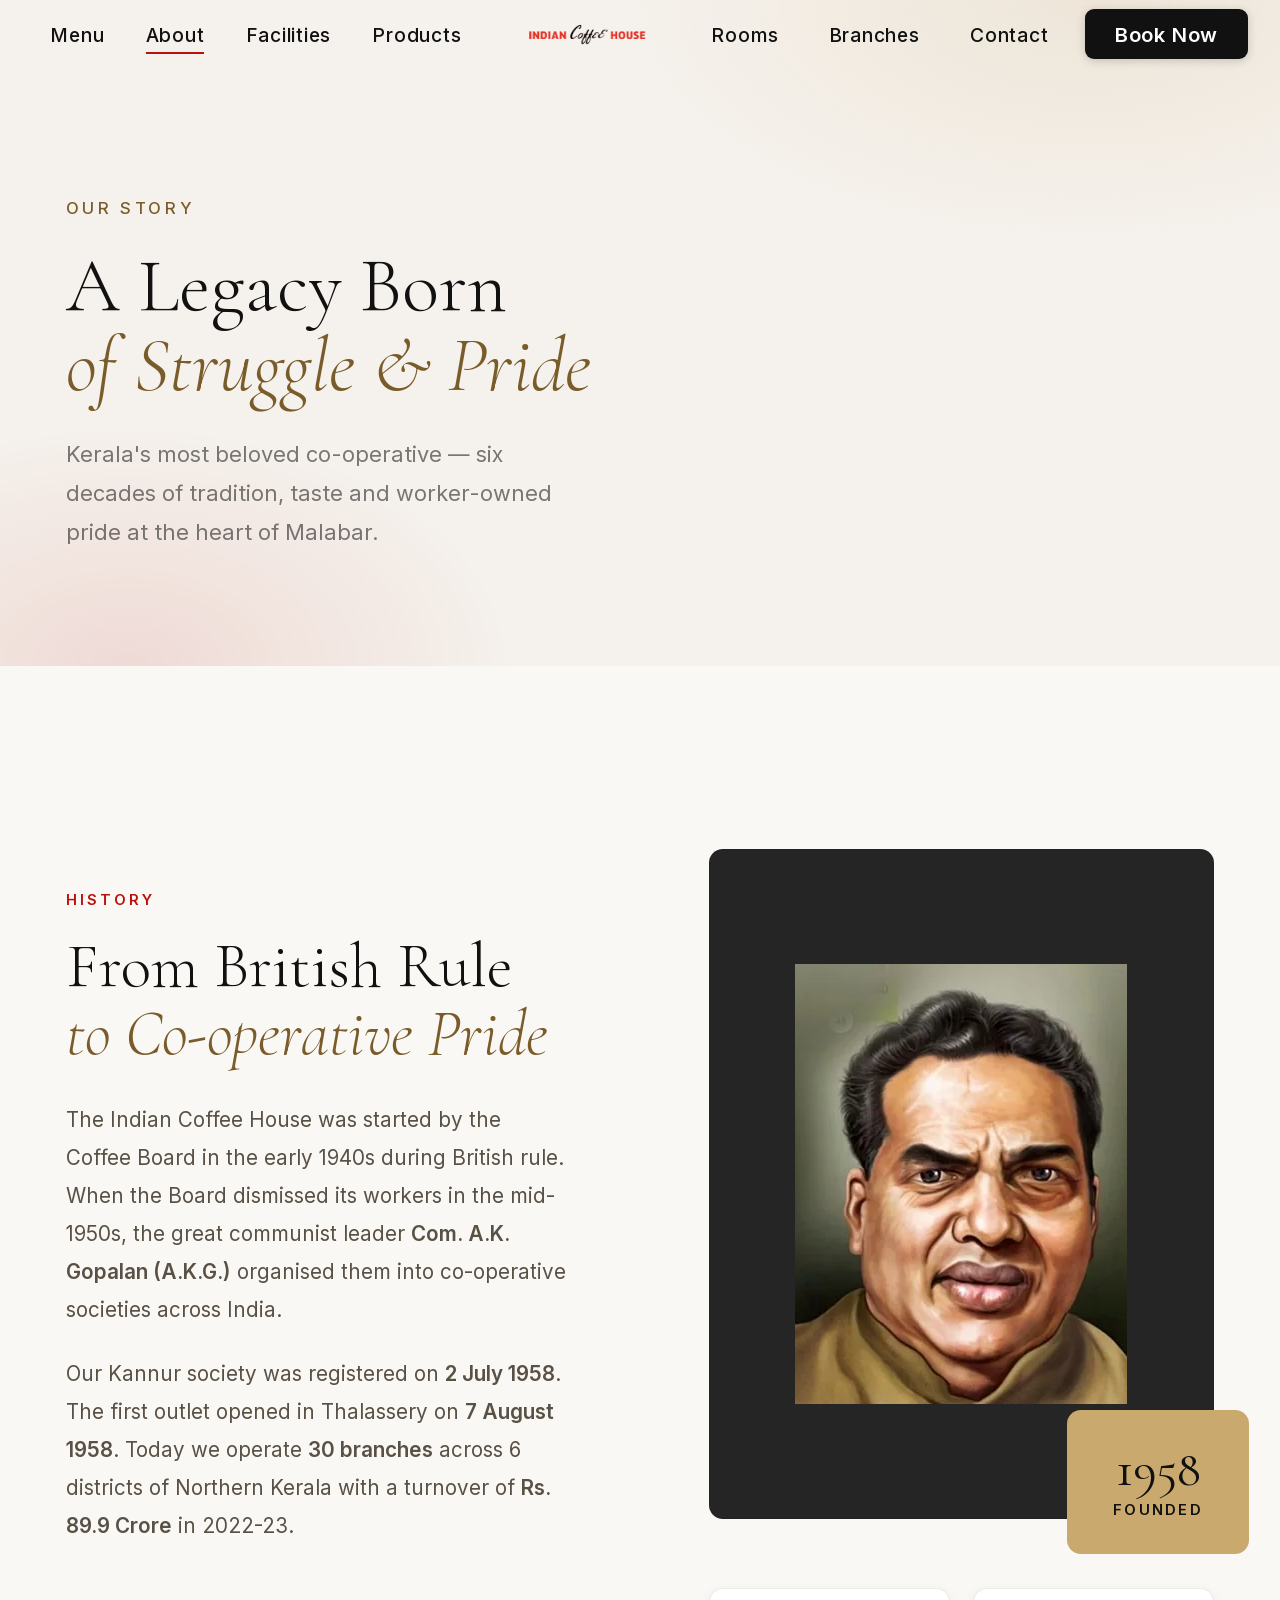
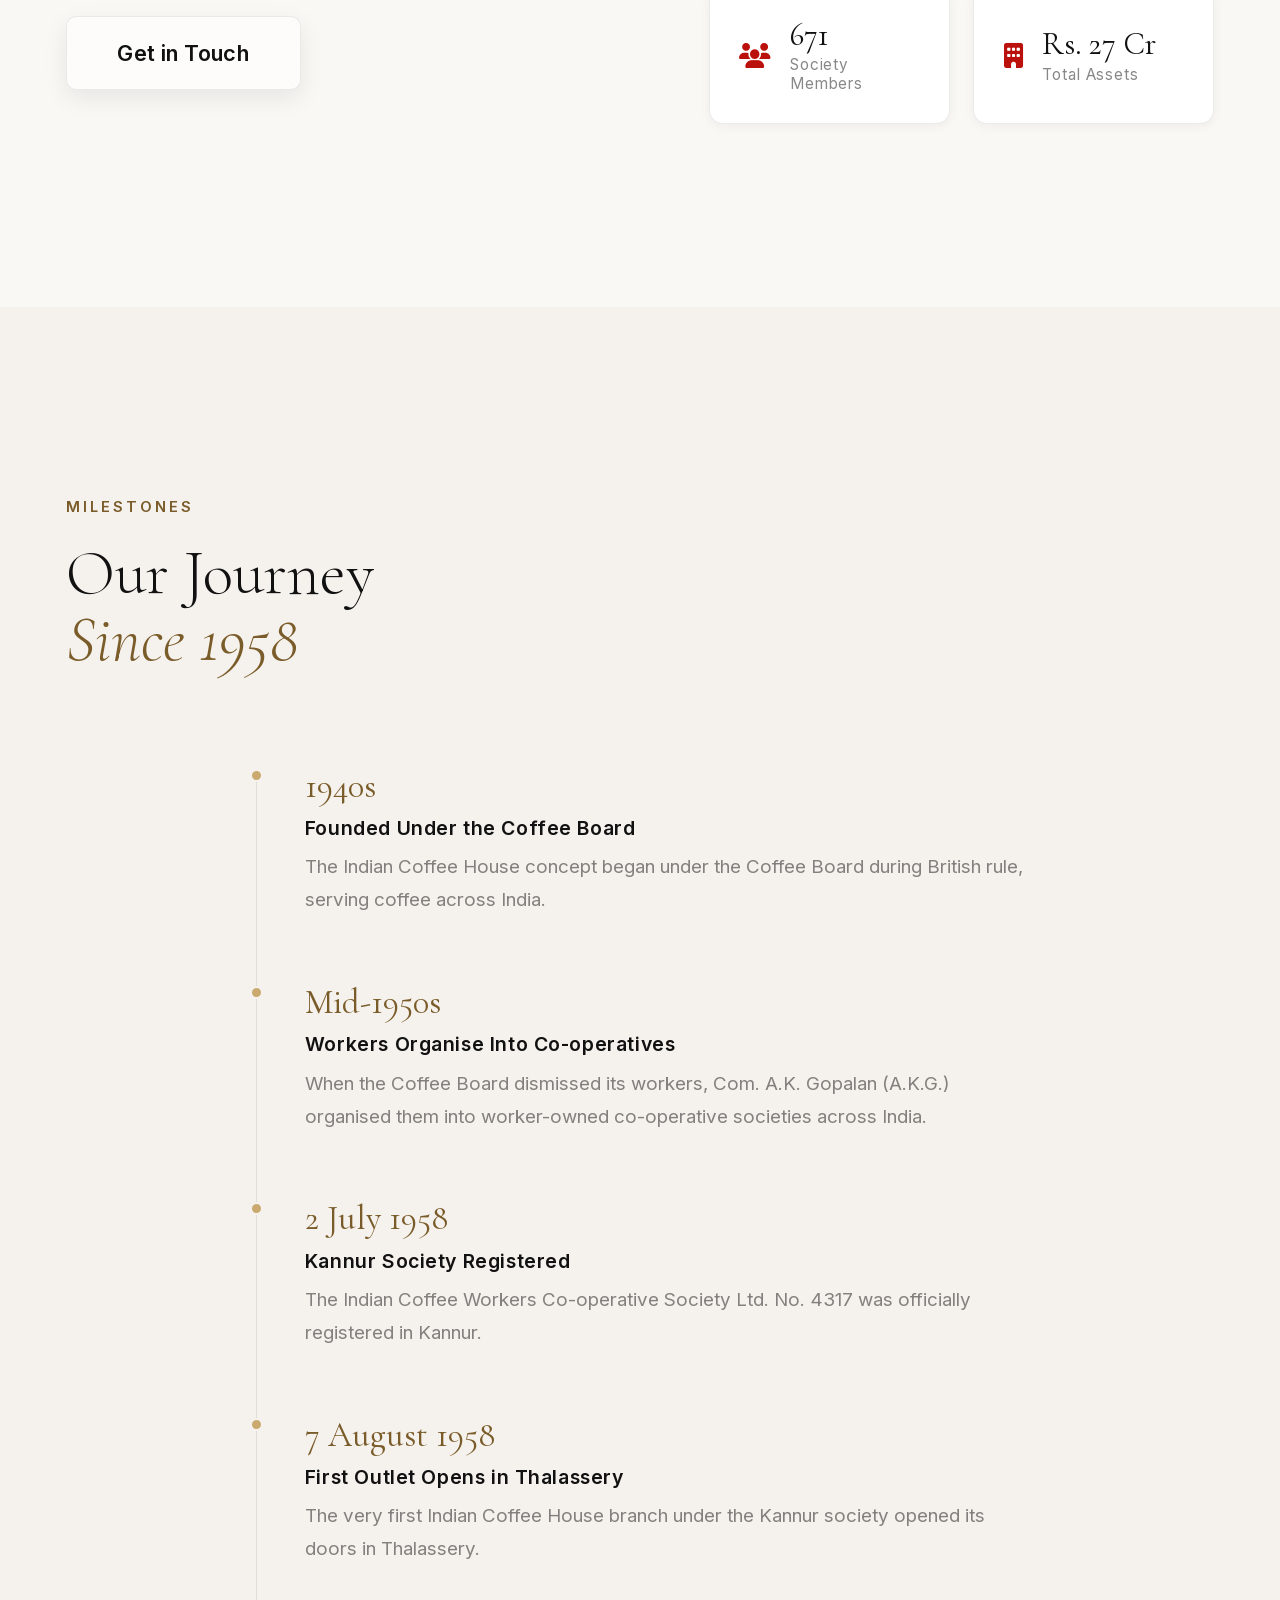
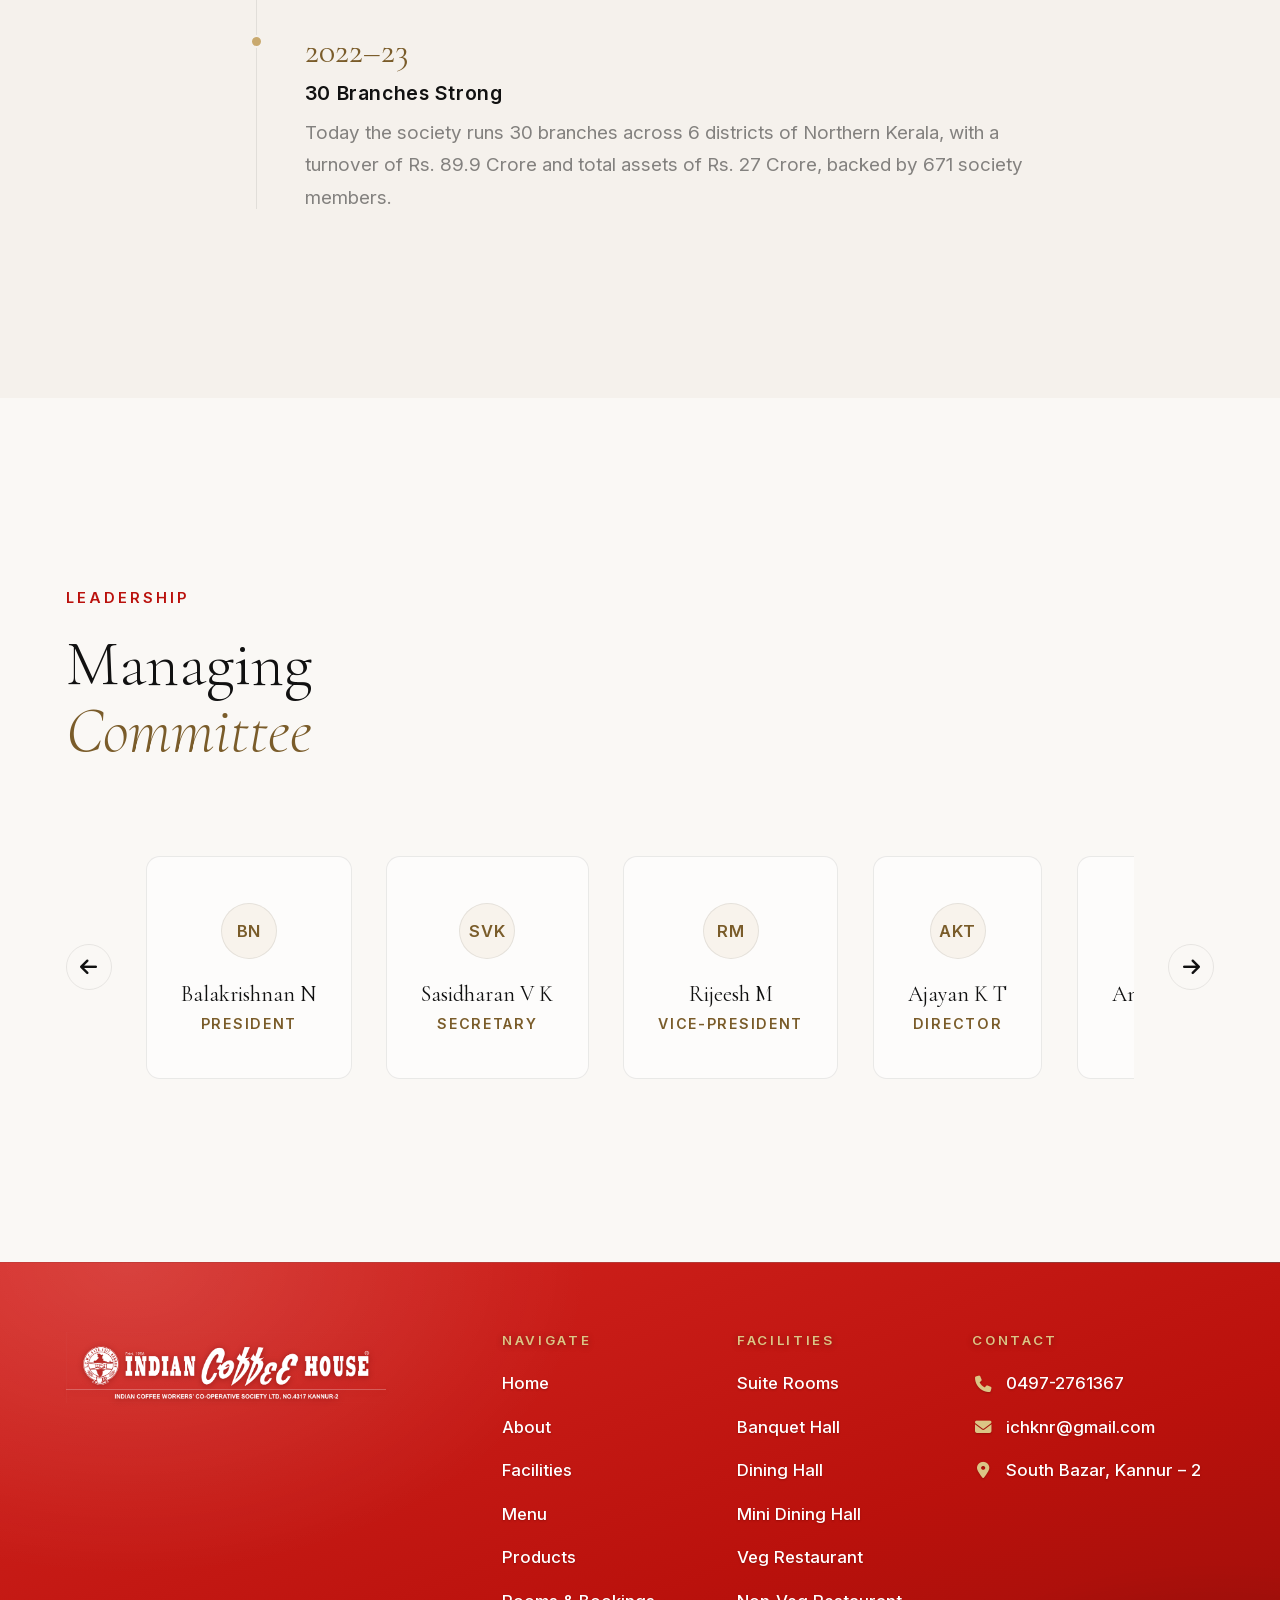
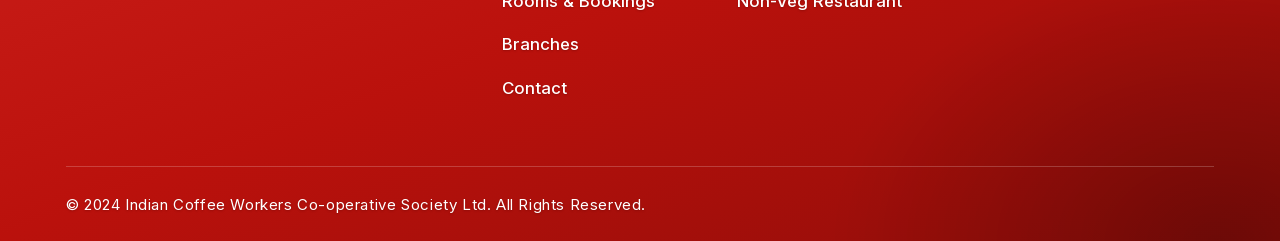
==== commit d80bc709: "Cache-bust CSS/JS with a content hash on every page Browsers cache css/js for days (.htaccess), so s" ====
--- a/about.html
+++ b/about.html
@@ -16,7 +16,7 @@
     <link rel="apple-touch-icon" sizes="180x180" href="favicon/apple-touch-icon.png" />
     <link rel="manifest" href="favicon/site.webmanifest" />
     <meta name="theme-color" content="#ba110c" />
-    <link rel="stylesheet" href="style.min.css" />
+    <link rel="stylesheet" href="style.min.css?v=65967ea1" />
     <link rel="preconnect" href="https://cdnjs.cloudflare.com" crossorigin />
     <link rel="preload" href="https://cdnjs.cloudflare.com/ajax/libs/font-awesome/6.5.0/css/all.min.css" as="style" onload="this.onload=null;this.rel='stylesheet'" />
     <noscript><link rel="stylesheet" href="https://cdnjs.cloudflare.com/ajax/libs/font-awesome/6.5.0/css/all.min.css" /></noscript>
@@ -308,7 +308,7 @@
         </div>
     </footer>
 
-    <script src="script.min.js" defer></script>
+    <script src="script.min.js?v=28d0afbe" defer></script>
 </body>
 
 </html>
--- a/style.min.css
+++ b/style.min.css
@@ -1 +1 @@
-@keyframes pageLoaderSpin{to{transform:rotate(360deg)}}@keyframes marquee{0%{transform:translateX(0)}to{transform:translateX(-50%)}}@font-face{font-family:"Cormorant Garamond";font-style:normal;font-weight:300 600;font-display:swap;src:url(fonts/cormorant-garamond-normal.woff2)format("woff2");unicode-range:U+0000-00FF,U+0131,U+0152-0153,U+02BB-02BC,U+02C6,U+02DA,U+02DC,U+0304,U+0308,U+0329,U+2000-206F,U+20AC,U+2122,U+2191,U+2193,U+2212,U+2215,U+FEFF,U+FFFD}@font-face{font-family:"Cormorant Garamond";font-style:italic;font-weight:300 400;font-display:swap;src:url(fonts/cormorant-garamond-italic.woff2)format("woff2");unicode-range:U+0000-00FF,U+0131,U+0152-0153,U+02BB-02BC,U+02C6,U+02DA,U+02DC,U+0304,U+0308,U+0329,U+2000-206F,U+20AC,U+2122,U+2191,U+2193,U+2212,U+2215,U+FEFF,U+FFFD}@font-face{font-family:"Inter";font-style:normal;font-weight:300 600;font-display:swap;src:url(fonts/inter.woff2)format("woff2");unicode-range:U+0000-00FF,U+0131,U+0152-0153,U+02BB-02BC,U+02C6,U+02DA,U+02DC,U+0304,U+0308,U+0329,U+2000-206F,U+20AC,U+2122,U+2191,U+2193,U+2212,U+2215,U+FEFF,U+FFFD}:root{--red:#ba110c;--red-lt:#d42520;--gold:#c9a96e;--gold-lt:#dbc585;--gold-dk:#7a5c2a;--dark:#111111;--dark2:#1a1a1a;--dark3:#252525;--white:#ffffff;--cream:#faf8f5;--cream2:#f0ede8;--offwhite:#f5f1ec;--muted:#888888;--border-d:rgba(255, 255, 255, 0.09);--border-l:rgba(0, 0, 0, 0.08);--serif:'Cormorant Garamond', Georgia, serif;--sans:'Inter', system-ui, sans-serif;--ease:cubic-bezier(.4, 0, .2, 1);--nav-h:84px}*,::after,::before{box-sizing:border-box;margin:0;padding:0}html{scroll-behavior:smooth;font-size:clamp(16px,.76vw + 13.15px,23px)}body{font-family:var(--sans);background:var(--cream);color:var(--dark);overflow-x:hidden;-webkit-font-smoothing:antialiased}a{text-decoration:none;color:inherit}ul{list-style:none}strong{font-weight:600}img{max-width:100%;display:block}::-webkit-scrollbar{width:4px}::-webkit-scrollbar-track{background:var(--dark)}::-webkit-scrollbar-thumb{background:var(--red);border-radius:4px}.page-loader{position:fixed;inset:0;z-index:999;display:flex;align-items:center;justify-content:center;background:#fff;transition:opacity .4s var(--ease),visibility .4s var(--ease)}.page-loader.is-hidden{opacity:0;visibility:hidden;pointer-events:none}.page-loader__mark{width:clamp(64px,16vw,140px);height:auto;animation:pageLoaderSpin 1.4s linear infinite}@media (prefers-reduced-motion:reduce){.page-loader__mark{animation:none}}.nav{position:fixed;top:0;left:0;right:0;z-index:100;background:0 0;border-bottom:1px solid transparent;border-radius:0;box-shadow:none;transition:background .3s var(--ease),box-shadow .3s var(--ease),border-color .3s var(--ease),backdrop-filter .3s var(--ease)}.nav.scrolled{background:rgba(247,243,238,.85);backdrop-filter:blur(14px);-webkit-backdrop-filter:blur(14px);border-bottom:1px solid rgba(0,0,0,.06);box-shadow:0 10px 34px rgba(17,17,17,.13)}.nav__inner{display:grid;grid-template-columns:1fr auto 1fr;align-items:center;gap:1rem;height:68px;padding:0 1.4rem}.nav__links{display:flex;align-items:center;gap:.2rem}.nav__links--left{justify-content:flex-start}.nav__right-group{display:flex;align-items:center;justify-content:flex-end;gap:.8rem}.nav__links a{font-size:.92rem;font-weight:600;color:var(--dark);padding:.5rem .8rem;border-radius:6px;letter-spacing:.02em;white-space:nowrap;transition:color .2s,background .2s}.nav__links a:hover{color:var(--red);background:rgba(255,255,255,.45)}.nav__links a.active{color:#5a2e14;background:rgba(255,255,255,.55)}.nav__logo-center{display:flex;align-items:center;justify-content:center}.nav__wordmark{width:clamp(130px,15vw,190px);height:auto;transition:transform .3s var(--ease)}.nav__logo-center:hover .nav__wordmark{transform:scale(1.06)}.nav__links--right{gap:.6rem}.nav__cta{background:var(--dark);color:#fff!important;font-size:.88rem;font-weight:600;letter-spacing:.04em;padding:.55rem 1.3rem;border-radius:9px;white-space:nowrap;box-shadow:0 2px 10px rgba(0,0,0,.18);transition:background .22s,transform .22s}.nav__cta:hover{background:var(--dark3);transform:translateY(-1px)}.nav__cta--mobile{display:none;border-radius:14px;background:rgba(17,17,17,.82);backdrop-filter:blur(12px);-webkit-backdrop-filter:blur(12px);border:1px solid rgba(255,255,255,.12);box-shadow:0 8px 24px rgba(17,17,17,.18);-webkit-tap-highlight-color:transparent;transition:background .2s,transform .2s}.nav__cta--mobile:active{background:rgba(17,17,17,.95);transform:scale(.98)}.nav__burger{display:none;flex-direction:column;gap:6px;background:0 0;border:0;cursor:pointer;padding:4px;justify-self:end}.nav__burger span{display:block;width:20px;height:1.5px;background:var(--dark);border-radius:2px;transition:.3s var(--ease)}.nav__burger.open span:nth-child(1){transform:rotate(45deg) translate(4px,4px)}.nav__burger.open span:nth-child(2){opacity:0;transform:rotate(-45deg)}.nav__mobile{display:none;flex-direction:column;gap:.1rem;padding:.6rem;background:rgba(247,243,238,.97);backdrop-filter:blur(14px);-webkit-backdrop-filter:blur(14px);border-top:1px solid var(--border-l)}.nav__mobile a{font-size:.85rem;font-weight:600;color:var(--dark);padding:.75rem .9rem;border-radius:8px;text-shadow:0 1px 3px rgba(255,255,255,.3);transition:background .2s,color .2s;-webkit-tap-highlight-color:transparent}.nav__mobile a:hover{color:var(--red);background:rgba(255,255,255,.45)}.nav__mobile a.active{color:#5a2e14;background:rgba(255,255,255,.55)}.nav__mobile .nav__cta--mobile{display:block;text-align:center;margin-top:.5rem}.nav__mobile.open{display:flex}.btn{display:inline-flex;align-items:center;gap:.5rem;padding:1rem 2.2rem;border-radius:10px;font-family:var(--sans);font-size:.95rem;font-weight:600;letter-spacing:.02em;cursor:pointer;border:0;transition:all .25s var(--ease)}.btn--gold{background:rgba(255,255,255,.5);backdrop-filter:blur(14px);-webkit-backdrop-filter:blur(14px);border:1px solid rgba(17,17,17,.08);color:var(--dark);box-shadow:0 8px 24px rgba(17,17,17,.08)}.btn--gold:hover{background:rgba(255,255,255,.8);box-shadow:0 12px 32px rgba(17,17,17,.12);transform:translateY(-2px)}.btn--ghost{background:rgba(255,255,255,.25);backdrop-filter:blur(10px);-webkit-backdrop-filter:blur(10px);color:var(--dark);border:1px solid rgba(17,17,17,.12)}.btn--ghost:hover{background:rgba(255,255,255,.5);border-color:var(--red);color:var(--red)}.hero{position:relative;min-height:100vh;min-height:100svh;display:flex;flex-direction:column;justify-content:flex-end;overflow:hidden;isolation:isolate;background:var(--dark);--mx:50%;--my:50%;--mask-r:0px;--blur-base:18px;--blur-hover:4px}.hero__media{position:absolute;inset:0;z-index:0}.hero__layer{position:absolute;inset:0;display:block;overflow:hidden}.hero__layer img{width:100%;height:100%;object-fit:cover;object-position:50% 35%;display:block;transform:scale(1.12)}.hero__layer--base img{filter:blur(var(--blur-base)) brightness(.9) saturate(1.05)}.hero__layer--soft img{filter:blur(var(--blur-hover))}.hero__layer--soft{-webkit-mask-image:radial-gradient(circle var(--mask-r) at var(--mx) var(--my),#000 0,rgba(0,0,0,.75) 35%,rgba(0,0,0,.3) 70%,transparent 100%);mask-image:radial-gradient(circle var(--mask-r) at var(--mx) var(--my),#000 0,rgba(0,0,0,.75) 35%,rgba(0,0,0,.3) 70%,transparent 100%);will-change:mask-image}.hero__layer--reveal{-webkit-mask-image:radial-gradient(circle calc(var(--mask-r)*.7) at var(--mx) var(--my),#000 0,rgba(0,0,0,.8) 40%,rgba(0,0,0,.25) 75%,transparent 100%);mask-image:radial-gradient(circle calc(var(--mask-r)*.7) at var(--mx) var(--my),#000 0,rgba(0,0,0,.8) 40%,rgba(0,0,0,.25) 75%,transparent 100%);will-change:mask-image}.hero__overlay{position:absolute;inset:0;pointer-events:none;background:linear-gradient(180deg,rgba(0,0,0,.55)0,rgba(0,0,0,.18) 38%,rgba(0,0,0,.3) 62%,rgba(0,0,0,.7) 100%)}.hero__content{position:relative;z-index:1;flex:1;width:100%;max-width:960px;margin:0 auto;padding:calc(var(--nav-h) + 3rem) 1.5rem 3rem;display:flex;flex-direction:column;align-items:center;justify-content:center;text-align:center;pointer-events:none}.hero__content a{pointer-events:auto}.hero__eyebrow{font-size:.72rem;letter-spacing:.22em;text-transform:uppercase;color:var(--gold-lt);font-family:var(--sans);font-weight:500;margin-bottom:1.8rem;display:block;text-shadow:0 1px 8px rgba(0,0,0,.6)}.hero__title{font-family:var(--serif);font-size:clamp(3.4rem,8.5vw,8rem);font-weight:300;line-height:.95;color:var(--white);margin-bottom:1.5rem;text-shadow:0 4px 30px rgba(0,0,0,.55),0 1px 3px rgba(0,0,0,.4)}.hero__title em{color:var(--gold-lt);font-style:italic}.hero__sub{font-size:1rem;color:rgba(255,255,255,.85);max-width:480px;margin:0 0 2.5rem;line-height:1.8;text-shadow:0 1px 10px rgba(0,0,0,.6)}.hero__actions{display:flex;gap:1rem;justify-content:center;flex-wrap:wrap}.hero .btn--gold{background:rgba(255,255,255,.92);border-color:transparent;color:var(--dark)}.hero .btn--gold:hover{background:var(--white)}.hero .btn--ghost{color:var(--white);border-color:rgba(255,255,255,.55)}.hero .btn--ghost:hover{background:rgba(255,255,255,.16);border-color:var(--white)}.nav--hero:not(.scrolled) .nav__links a,.nav--hero:not(.scrolled) .nav__logomark{color:var(--white);text-shadow:0 1px 8px rgba(0,0,0,.55)}.nav--hero:not(.scrolled) .nav__links a.active,.nav--hero:not(.scrolled) .nav__links a:hover{color:var(--white);background:rgba(255,255,255,.18)}.nav--hero:not(.scrolled) .nav__cta--desktop{background:var(--white);color:var(--dark)!important;text-shadow:none}.nav--hero:not(.scrolled) .nav__burger span{background:var(--white)}.hero__stats{position:relative;z-index:1;width:100%;display:flex;justify-content:center;align-items:center;gap:0;background:rgba(17,17,17,.38);-webkit-backdrop-filter:blur(14px);backdrop-filter:blur(14px);border-top:1px solid rgba(255,255,255,.18)}.hero__stat{padding:1.5rem 3rem;text-align:center;display:flex;flex-direction:column;gap:.25rem}.hero__stat-n,.highlight h3{font-family:var(--serif);font-weight:400}.hero__stat-n{font-size:2.2rem;color:var(--gold-lt);line-height:1;text-shadow:0 2px 10px rgba(0,0,0,.4)}.hero__stat-l{font-size:.65rem;letter-spacing:.15em;text-transform:uppercase;color:rgba(255,255,255,.75)}.hero__stat-div{width:1px;height:40px;background:rgba(255,255,255,.22)}@media (prefers-reduced-motion:reduce){.hero__layer--reveal,.hero__layer--soft{display:none}}.pagehero{position:relative;padding:calc(var(--nav-h) + 5rem)0 5rem;background:var(--offwhite);overflow:hidden}.pagehero__bg{position:absolute;inset:0;background:radial-gradient(ellipse 60% 60%at 85% 0%,rgba(201,169,110,.16) 0%,transparent 60%),radial-gradient(ellipse 50% 60%at 10% 100%,rgba(186,17,12,.1) 0%,transparent 60%),var(--offwhite)}.pagehero__content{position:relative;z-index:1;max-width:720px}.marquee__track span,.pagehero__eyebrow{font-size:.72rem;text-transform:uppercase}.pagehero__eyebrow{letter-spacing:.22em;color:var(--gold-dk);font-weight:500;margin-bottom:1.2rem;display:block}.pagehero__title{font-family:var(--serif);font-size:clamp(2.6rem,6vw,4.4rem);font-weight:300;line-height:1.05;color:var(--dark);margin-bottom:1.2rem}.cta-banner h2 em,.pagehero__title em{color:var(--gold-dk);font-style:italic}.pagehero__sub{font-size:.95rem;color:rgba(17,17,17,.55);max-width:520px;line-height:1.8}.marquee{overflow:hidden;background:var(--red);padding:.75rem 0;white-space:nowrap}.marquee__track{display:inline-flex;align-items:center;gap:2rem;animation:marquee 30s linear infinite}.marquee__track span{letter-spacing:.14em;font-weight:600;color:#fff}.marquee__dot{width:5px!important;height:5px!important;border-radius:50%!important;background:rgba(255,255,255,.45)!important;flex-shrink:0}.highlights__grid{display:grid;grid-template-columns:repeat(3,1fr);gap:1.5rem}.highlight{padding:2.5rem 2rem;border:1px solid var(--border-l);border-radius:14px;background:var(--white);transition:box-shadow .3s,transform .3s}.highlight:hover{box-shadow:0 14px 40px rgba(17,17,17,.09);transform:translateY(-3px)}.highlight__icon,.highlight__link{color:var(--red);align-items:center}.highlight__icon{width:52px;height:52px;border-radius:10px;background:var(--cream2);display:flex;justify-content:center;font-size:1.3rem;margin-bottom:1.5rem}.highlight h3{font-size:1.5rem;margin-bottom:.6rem}.highlight p{font-size:.85rem;color:var(--muted);line-height:1.75;margin-bottom:1.2rem}.highlight__link{font-size:.75rem;font-weight:600;letter-spacing:.06em;text-transform:uppercase;display:inline-flex;gap:.4rem;transition:gap .2s}.highlight__link:hover{gap:.7rem}.section{padding:8rem 0}.section--dark{background:var(--offwhite)}.section--tight{padding:6rem 0}.wrap{max-width:1240px;margin:0 auto;padding:0 2rem}.tag{display:inline-block;font-size:.65rem;letter-spacing:.2em;text-transform:uppercase;color:var(--red);font-weight:600;margin-bottom:1rem;font-family:var(--sans)}.tag--light{color:var(--gold-dk)}.heading{font-family:var(--serif);font-size:clamp(2.4rem,5vw,4rem);font-weight:300;line-height:1.05;margin-bottom:1.5rem}.heading,.heading--light{color:var(--dark)}.heading em{font-style:italic}.heading em,.heading--light em{color:var(--gold-dk)}.body-text{font-size:.9rem;color:#5a5146;line-height:1.85;margin-bottom:1.1rem}.sec-head{max-width:520px;margin-bottom:4rem}.about__grid{display:grid;grid-template-columns:1fr 1fr;gap:6rem;align-items:center}.about__img-block,.about__right{position:relative}.about__img-inner{background:var(--dark3);border-radius:14px;overflow:hidden;aspect-ratio:332/440;display:flex;align-items:center;justify-content:center;border:1px solid var(--border-l)}.about__img-photo{width:100%;height:100%;object-fit:cover;object-position:top center}.about__badge{position:absolute;bottom:-1.5rem;right:-1.5rem;background:var(--gold);color:var(--dark);padding:1.5rem 2rem;border-radius:14px;text-align:center}.about__badge-n{display:block;font-family:var(--serif);font-size:2.2rem;font-weight:400;line-height:1}.about__badge-l{display:block;font-size:.65rem;letter-spacing:.15em;text-transform:uppercase;font-weight:600;margin-top:.3rem}.about__cards{display:grid;grid-template-columns:1fr 1fr;gap:1rem;margin-top:3rem}.about__mini{background:var(--white);border:1px solid var(--border-l);border-radius:14px;padding:1.3rem;display:flex;align-items:center;gap:.85rem;box-shadow:0 2px 12px rgba(0,0,0,.05)}.about__mini i{font-size:1.1rem;color:var(--red)}.about__mini-n{font-family:var(--serif);font-size:1.4rem;font-weight:400;color:var(--dark);line-height:1}.about__mini-l{font-size:.67rem;color:var(--muted);letter-spacing:.06em;margin-top:.2rem}.timeline{position:relative;max-width:780px;margin:0 auto;padding-left:2.4rem}.timeline::before{content:"";position:absolute;left:6px;top:6px;bottom:6px;width:1px;background:var(--border-l)}.timeline__item{position:relative;padding-bottom:2.8rem}.timeline__item:last-child{padding-bottom:0}.timeline__dot{position:absolute;left:-2.4rem;top:.2rem;width:13px;height:13px;border-radius:50%;background:var(--gold);border:2px solid var(--offwhite)}.timeline__year{font-family:var(--serif);font-size:1.5rem;color:var(--gold-dk);margin-bottom:.4rem}.timeline__item h4{font-size:.85rem;font-weight:600;color:var(--dark);letter-spacing:.03em;margin-bottom:.5rem}.fac__card p,.timeline__item p{font-size:.82rem;color:rgba(17,17,17,.5);line-height:1.75}.fac__grid{display:grid;grid-template-columns:repeat(3,1fr);gap:1px;border:1px solid var(--border-l);border-radius:14px;overflow:hidden}.fac__card{display:flex;flex-direction:column;padding:2.5rem 2rem;border-right:1px solid var(--border-l);border-bottom:1px solid var(--border-l);transition:background .3s}.fac__card:hover{background:rgba(201,169,110,.06)}.fac__card--large{background:rgba(201,169,110,.04)}.fac__num{font-family:var(--serif);font-size:.9rem;color:var(--gold-dk);margin-bottom:1.5rem;font-style:italic}.fac__icon{font-size:1.3rem;color:var(--gold);margin-bottom:1.2rem;display:block}.fac__card h3{font-family:var(--serif);font-size:1.4rem;margin-bottom:.75rem}.fac__card p{font-size:.8rem;margin-bottom:1.2rem}.fac__price,.tariff__item h4{font-family:var(--serif);font-size:1.1rem;color:var(--gold-dk);margin-bottom:1.2rem}.fac__price small{font-family:var(--sans)}.fac__link,.fac__tag{color:var(--gold-dk);text-transform:uppercase}.fac__tag{display:inline-block;font-size:.65rem;letter-spacing:.12em;border:1px solid var(--border-l);padding:.3rem .75rem;border-radius:999px}.fac__link{display:inline-flex;align-items:center;gap:.4rem;font-size:.75rem;font-weight:600;letter-spacing:.06em;transition:gap .22s;margin-top:auto;padding-top:1.2rem}.fac__link:hover{gap:.7rem}.tariff__grid{display:grid;grid-template-columns:repeat(3,1fr);gap:0;border:1px solid var(--border-l);border-radius:14px;overflow:hidden}.tariff__item{padding:2.2rem;border-right:1px solid var(--border-l);border-bottom:1px solid var(--border-l)}.tariff__item>i{font-size:1.1rem;color:var(--red);display:block;margin-bottom:1.1rem}.fac__card h3,.tariff__item h4{font-weight:400;color:var(--dark)}.tariff__item h4{margin-bottom:.6rem}.tariff__item p{font-size:.78rem;color:var(--muted);line-height:1.7}.book__grid{display:grid;grid-template-columns:1.1fr .9fr;gap:4rem;align-items:start}.book__amenities{display:grid;grid-template-columns:1fr 1fr;gap:.9rem;margin:2rem 0 2.5rem}.book__amenity{display:flex;align-items:center;gap:.7rem;font-size:.82rem;color:rgba(17,17,17,.6)}.book__amenity i{color:var(--gold);width:18px}.book__card{background:rgba(255,255,255,.6);border:1px solid var(--border-l);border-radius:14px;padding:2.2rem}.book__card+.book__card{margin-top:1.2rem}.book__card-top{display:flex;justify-content:space-between;align-items:flex-start;gap:1rem;margin-bottom:.5rem}.book__card h4,.book__price-strip strong{font-family:var(--serif);font-size:1.3rem;font-weight:400;color:var(--dark)}.book__card p{font-size:.8rem;color:rgba(17,17,17,.55);line-height:1.7;margin-bottom:1.2rem}.reveal-call{display:inline-flex;align-items:center;gap:.55rem;background:0 0;border:1px solid var(--gold-dk);color:var(--gold-dk);font-family:var(--sans);font-size:.78rem;font-weight:600;letter-spacing:.03em;padding:.7rem 1.3rem;border-radius:10px;cursor:pointer;transition:background .22s,color .22s}.reveal-call:hover{background:var(--gold);color:var(--dark)}.reveal-call.revealed{cursor:default}.book__price-strip,.menu__switcher{display:flex;border:1px solid var(--border-l);border-radius:10px}.book__price-strip{align-items:baseline;gap:.5rem;margin:1.4rem 0 1.6rem;padding:1.2rem 1.4rem;background:rgba(201,169,110,.06)}.book__price-strip strong{font-size:1.6rem;color:var(--gold-dk)}.book__price-strip span,.fac__price small{font-size:.72rem;color:var(--muted)}.menu__switcher{gap:0;margin-bottom:3rem;overflow:hidden;width:fit-content}.menu__btn{padding:.65rem 2rem;font-family:var(--sans);font-size:.78rem;font-weight:600;letter-spacing:.08em;text-transform:uppercase;color:rgba(17,17,17,.45);background:0 0;border:0;cursor:pointer;transition:all .25s}.menu__btn.active,.reveal-call.revealed{background:var(--gold);color:var(--dark)}.branch__tab:not(.active):hover,.menu__btn:not(.active):hover{color:var(--dark)}.menu__panel{display:none}.menu__panel.active{display:block}.menu__meta,.menu__meta span{display:flex;align-items:center}.menu__meta{gap:2.5rem;margin-bottom:2rem;flex-wrap:wrap}.menu__meta span{font-size:.75rem;letter-spacing:.06em;color:rgba(17,17,17,.5);gap:.5rem}.menu__meta i,.other__item i{color:var(--gold)}.menu__grid{display:grid;grid-template-columns:repeat(4,1fr);border:1px solid var(--border-l);border-radius:14px;overflow:hidden}.menu__item{padding:1.1rem 1.4rem;font-size:.8rem;color:rgba(17,17,17,.65);font-family:var(--sans);border-right:1px solid var(--border-l);border-bottom:1px solid var(--border-l);transition:background .22s,color .22s;cursor:default}.menu__item:hover{background:rgba(201,169,110,.1);color:var(--dark)}.carousel__wrap{display:flex;align-items:center;gap:1.5rem}.carousel__vp{overflow:hidden;flex:1;min-width:0}.carousel__track{position:relative;display:flex;gap:1.5rem;transition:transform .5s var(--ease)}.carousel__btn{width:46px;height:46px;border-radius:50%;background:0 0;color:var(--dark);font-size:.85rem;cursor:pointer;flex-shrink:0;display:flex;align-items:center;justify-content:center;transition:all .25s var(--ease)}.carousel__btn:hover{background:var(--red);color:#fff;border-color:var(--red)}.carousel__btn,.member,.member__init{border:1px solid var(--border-l)}.member{min-width:160px;flex-shrink:0;padding:2rem 1.5rem;text-align:center;border-radius:14px;background:rgba(255,255,255,.6);transition:border-color .25s,box-shadow .25s}.member:hover{border-color:var(--gold);box-shadow:0 4px 24px rgba(0,0,0,.2)}.member__init{width:56px;height:56px;border-radius:50%;background:rgba(201,169,110,.1);color:var(--gold-dk);font-size:.72rem;font-weight:700;letter-spacing:.04em;display:flex;align-items:center;justify-content:center;margin:0 auto 1rem;font-family:var(--sans)}.branch-card__overlay h4,.member__name{font-family:var(--serif);font-weight:400}.member__name{font-size:.95rem;color:var(--dark);margin-bottom:.35rem}.member__role{font-size:.62rem;letter-spacing:.12em;text-transform:uppercase;color:var(--gold-dk);font-weight:600}.branch__tabs{display:flex;gap:0;margin-bottom:3rem;border:1px solid var(--border-l);border-radius:10px;overflow:hidden;width:fit-content}.branch__tab{padding:.6rem 1.8rem;font-family:var(--sans);font-size:.75rem;font-weight:600;letter-spacing:.07em;text-transform:uppercase;color:rgba(17,17,17,.45);background:0 0;border:0;cursor:pointer;transition:all .25s}.branch__tab.active{background:var(--gold);color:var(--dark)}.branch__panel{display:none}.branch__panel.active{display:block}.branch-grid{display:grid;grid-template-columns:repeat(3,1fr);gap:1.5rem}.branch-card{position:relative;aspect-ratio:326/264;border-radius:16px;overflow:hidden;background:var(--dark3)}.branch-card img,.product-card__media img{width:100%;height:100%;object-fit:cover;display:block;transition:filter .35s var(--ease),transform .5s var(--ease)}.branch-card:hover img{filter:blur(3px) brightness(.5);transform:scale(1.05)}.branch-card__overlay{position:absolute;inset:0;display:flex;flex-direction:column;align-items:center;justify-content:center;gap:.3rem;padding:1rem;text-align:center;opacity:0;transition:opacity .35s var(--ease)}.branch-card:hover .branch-card__overlay{opacity:1}.branch-card__overlay h4{font-size:1.15rem;color:#fff}.branch-card__overlay p{font-size:.74rem;color:rgba(255,255,255,.75);line-height:1.5}.branch-card__overlay a{display:inline-flex;align-items:center;gap:.35rem;font-size:.72rem;font-weight:600;color:var(--gold);letter-spacing:.03em;margin-top:.2rem;transition:opacity .2s}.branch-card__overlay a:hover{opacity:.75}.other__grid{display:grid;grid-template-columns:repeat(5,1fr);gap:1.5rem}.other__item,.place{border:1px solid var(--border-l);border-radius:14px}.other__item{padding:2.5rem 1rem;text-align:center;display:flex;flex-direction:column;align-items:center;gap:.75rem;background:rgba(255,255,255,.6);transition:background .25s}.other__item:hover{background:rgba(201,169,110,.06)}.other__item i{font-size:1.1rem}.other__item span,.place h4,.product-card h3{font-family:var(--serif);font-size:1.1rem;color:var(--dark)}.place{min-width:290px;flex-shrink:0;padding:2.2rem;background:var(--white);transition:box-shadow .25s}.place:hover{box-shadow:0 8px 32px rgba(0,0,0,.08)}.place__dist{font-size:.62rem;letter-spacing:.15em;text-transform:uppercase;color:var(--red);font-weight:600;margin-bottom:1rem;display:inline-block}.place h4,.product-card h3{font-weight:400;margin-bottom:.65rem}.place p,.product-card p{font-size:.78rem;color:var(--muted);line-height:1.75}.products__grid{display:grid;grid-template-columns:repeat(3,1fr);gap:1.75rem}.product-card{display:block;border:1px solid var(--border-l);border-radius:16px;overflow:hidden;background:var(--white);transition:transform .3s var(--ease),box-shadow .3s var(--ease)}.product-card:hover{transform:translateY(-6px);box-shadow:0 20px 40px rgba(17,17,17,.12)}.product-card__media{aspect-ratio:3/4;background:var(--cream2);overflow:hidden}.product-card__media img{object-fit:contain;transform:scale(1.18);transition:transform .4s var(--ease)}.product-card:hover .product-card__media img{transform:scale(1.24)}.product-card__body{padding:1.6rem 1.5rem 1.8rem;text-align:center}.product-card h3{font-size:1.3rem;margin-bottom:.5rem}.product-card p{font-size:.82rem;line-height:1.7}.contact__grid{max-width:480px}.contact__info{display:flex;flex-direction:column;gap:1.5rem;margin-top:2.5rem}.contact__row{display:flex;gap:1rem;align-items:flex-start}.contact__row i{color:var(--gold);margin-top:.15rem;flex-shrink:0}.contact__row strong,.footer__col h5{text-transform:uppercase;font-weight:600}.contact__row strong{display:block;font-size:.72rem;letter-spacing:.1em;color:var(--gold-dk);margin-bottom:.4rem}.contact__row span{display:block;font-size:.8rem;color:rgba(17,17,17,.55);line-height:1.7}.contact__social{display:flex;gap:1rem;margin-top:2rem}.contact__soc{width:40px;height:40px;border-radius:50%;border:1px solid var(--border-l);color:rgba(17,17,17,.5);display:flex;align-items:center;justify-content:center;font-size:.85rem;transition:all .25s}.contact__soc:hover{background:var(--gold);border-color:var(--gold);color:var(--dark)}.footer{position:relative;overflow:hidden;isolation:isolate;background:radial-gradient(60% 90%at 10% 0%,rgba(255,255,255,.14),transparent 60%),radial-gradient(50% 80%at 95% 100%,rgba(0,0,0,.25),transparent 60%),linear-gradient(160deg,var(--red-lt) 0%,var(--red) 55%,#8f0d09 100%);border-top:1px solid rgba(255,255,255,.18);color:var(--white)}.footer__inner{max-width:1240px;margin:0 auto;padding:0 2rem}.footer__top{display:grid;grid-template-columns:minmax(220px,1fr) 2fr;gap:3.5rem;align-items:start;padding:3rem 0 2.5rem;border-bottom:1px solid rgba(255,255,255,.2)}.footer__brand{max-width:320px}.footer__banner{width:100%;height:auto;filter:drop-shadow(0 1px 3px rgba(90,0,0,.45))}.footer__nav{display:grid;grid-template-columns:1fr 1fr 1.25fr;gap:2rem}.footer__col{display:flex;flex-direction:column;align-items:flex-start;gap:.05rem}.footer__col h5{font-size:.58rem;letter-spacing:.2em;color:var(--gold-lt);margin-bottom:.6rem;text-shadow:0 1px 6px rgba(0,0,0,.35)}.footer__col a{display:inline-flex;align-items:center;gap:.55rem;height:1.85rem;margin-left:-.6rem;padding:0 .6rem;font-size:.74rem;font-weight:500;line-height:1;white-space:nowrap;color:#fff;text-shadow:0 1px 2px rgba(90,0,0,.35);border-radius:7px;transition:background-color .2s,color .2s}.footer__col a:hover{color:var(--white);background:rgba(255,255,255,.15)}.footer__col a:focus-visible{outline:2px solid var(--white);outline-offset:2px}.footer__col--contact a i{width:.9rem;text-align:center;font-size:.72rem;color:var(--gold-lt)}.footer__bottom{padding:1.2rem 0;display:flex;justify-content:space-between;align-items:center;gap:1rem;flex-wrap:wrap}.footer__bottom span{font-size:.66rem;color:#fff;letter-spacing:.04em;text-shadow:0 1px 2px rgba(90,0,0,.35)}.reveal{opacity:0;transform:translateY(28px);transition:opacity .7s var(--ease),transform .7s var(--ease)}.reveal.visible{opacity:1;transform:translateY(0)}.reveal-delay{transition-delay:.2s}.explore__grid{display:grid;grid-template-columns:repeat(4,1fr);gap:1.25rem}.explore__card{display:flex;flex-direction:column;gap:1.1rem;padding:2.3rem 1.9rem;border:1px solid var(--border-l);border-radius:18px;background:rgba(255,255,255,.6);transition:background .25s,transform .25s,border-color .25s}.explore__card:hover{background:rgba(201,169,110,.07);border-color:var(--gold);transform:translateY(-3px)}.explore__card i{width:48px;height:48px;display:flex;align-items:center;justify-content:center;border-radius:12px;background:rgba(201,169,110,.12);font-size:1.35rem;color:var(--gold-dk)}.explore__card h4{font-family:var(--serif);font-size:1.3rem;font-weight:400;color:var(--dark)}.explore__card span{font-size:.85rem;color:rgba(17,17,17,.55);line-height:1.6}.sig{background:var(--offwhite)}.sig .sec-head{margin-left:auto;margin-right:auto;text-align:center}.sig-grid{display:grid;grid-template-columns:repeat(3,1fr);gap:1.75rem;max-width:1080px;margin:0 auto}.sig-card{display:flex;flex-direction:column;background:var(--white);border:1px solid var(--border-l);border-radius:18px;overflow:hidden;box-shadow:0 1px 2px rgba(17,17,17,.04),0 8px 24px rgba(17,17,17,.05);transition:transform .35s var(--ease),box-shadow .35s var(--ease)}.sig-card:hover{transform:translateY(-4px);box-shadow:0 2px 4px rgba(17,17,17,.05),0 18px 40px rgba(17,17,17,.1)}.sig-card__media{display:block;aspect-ratio:4/3;overflow:hidden;background:var(--cream2)}.sig-card__media img{width:100%;height:100%;object-fit:cover;display:block;transition:transform .6s var(--ease)}.sig-card:hover .sig-card__media img{transform:scale(1.04)}.sig-card__body{display:flex;flex-direction:column;align-items:flex-start;gap:.35rem;padding:1.3rem 1.5rem 1.5rem}.cta-banner h2,.sig-card__name{font-family:var(--serif);color:var(--dark)}.sig-card__name{font-size:1.3rem;font-weight:500;line-height:1.2}.sig-card__desc{font-size:.8rem;line-height:1.6;color:var(--muted)}.sig-card__tag{margin-top:.7rem;font-size:.62rem;letter-spacing:.1em;text-transform:uppercase;font-weight:600}.sig-card__tag::before{content:"";display:inline-block;width:.5rem;height:.5rem;margin-right:.45rem;border-radius:50%;background:currentColor}.sig-card__tag--veg{color:#2d6a4f}.sig-card__tag--nonveg{color:var(--red)}.cta-banner{text-align:center;padding:5.5rem 0;background:var(--offwhite);position:relative;overflow:hidden}.cta-banner::before{content:"";position:absolute;inset:0;background:radial-gradient(ellipse 60% 80%at 50%0,rgba(201,169,110,.1)0,transparent 60%)}.cta-banner__inner{position:relative;z-index:1}.cta-banner h2{font-size:clamp(2rem,4vw,3rem);font-weight:300;margin-bottom:.6rem}.cta-banner p{font-size:.9rem;color:rgba(17,17,17,.6);margin-bottom:2rem}.cta-banner__actions{display:flex;gap:1rem;justify-content:center;flex-wrap:wrap}@media (max-width:1024px){.about__grid{grid-template-columns:1fr;gap:3rem}.fac__grid,.tariff__grid{grid-template-columns:repeat(2,1fr)}.menu__grid{grid-template-columns:repeat(3,1fr)}.footer__top{grid-template-columns:1fr;gap:2.5rem}.other__grid{grid-template-columns:repeat(3,1fr)}.hero__stat{padding:1.2rem 1.5rem}.highlights__grid{grid-template-columns:1fr 1fr}.book__grid{grid-template-columns:1fr;gap:3rem}.products__grid{grid-template-columns:1fr 1fr}.explore__grid{grid-template-columns:repeat(3,1fr)}.sig-grid{grid-template-columns:1fr 1fr}.nav__links--left,.nav__links--right{gap:0}.nav__links a{padding:.5rem .55rem;font-size:.74rem}.nav__inner{padding:0 2rem}.wrap{padding:0 2.5rem}.hero__content{padding-left:2.5rem;padding-right:2.5rem}.pagehero__content{padding:0 2.5rem}}@media (max-width:860px){.nav__cta--desktop,.nav__links--left,.nav__links--right,.nav__right-group{display:none}.nav__inner{grid-template-columns:1fr auto}.nav__logo-center{justify-content:flex-start}.nav__burger{display:flex}.section{padding:5rem 0}.section--tight{padding:4rem 0}.hero__content{padding:calc(var(--nav-h) + 2rem) 1.25rem 2.5rem}.hero__title{font-size:clamp(3rem,14vw,5rem)}.hero__stats{display:none}.fac__grid,.tariff__grid{grid-template-columns:1fr}.branch-grid,.menu__grid,.other__grid{grid-template-columns:repeat(2,1fr)}.footer__top{padding:3rem 0 2.5rem}.footer__nav{grid-template-columns:1fr 1fr;gap:2rem 1.5rem}.footer__col--contact{grid-column:1/-1}.footer__col--contact a{max-width:100%}.footer__bottom{justify-content:center;text-align:center}.place{flex:0 0 100%;min-width:0;padding:1.6rem}.member{min-width:140px}.carousel__wrap{gap:.75rem}.carousel__btn{width:38px;height:38px;flex-shrink:0}.hero__actions{flex-direction:column;align-items:center}.btn{width:100%;justify-content:center}.highlights__grid,.products__grid{grid-template-columns:1fr}.explore__grid{grid-template-columns:1fr 1fr}.sig-grid{grid-template-columns:1fr}.cta-banner__actions{flex-direction:column;align-items:center}}@media (max-width:480px){.explore__grid,.menu__grid{grid-template-columns:1fr}.hero__title{font-size:2.8rem}.about__cards{grid-template-columns:1fr}.other__grid{grid-template-columns:repeat(2,1fr)}.book__amenities{grid-template-columns:1fr}}@media (hover:none),(max-width:860px){.branch-card{aspect-ratio:unset;display:flex;flex-direction:column;background:var(--white);border:1px solid var(--border-l)}.branch-card img{aspect-ratio:326/264;filter:none;transform:none}.branch-card__overlay{position:static;opacity:1;padding:1.1rem 1.2rem;align-items:flex-start;text-align:left}.branch-card__overlay h4{color:var(--dark)}.branch-card__overlay p{color:var(--muted)}.branch-card__overlay a{color:var(--gold-dk)}}+@keyframes pageLoaderSpin{to{transform:rotate(360deg)}}@keyframes marquee{0%{transform:translateX(0)}to{transform:translateX(-50%)}}@font-face{font-family:"Cormorant Garamond";font-style:normal;font-weight:300 600;font-display:swap;src:url(fonts/cormorant-garamond-normal.woff2)format("woff2");unicode-range:U+0000-00FF,U+0131,U+0152-0153,U+02BB-02BC,U+02C6,U+02DA,U+02DC,U+0304,U+0308,U+0329,U+2000-206F,U+20AC,U+2122,U+2191,U+2193,U+2212,U+2215,U+FEFF,U+FFFD}@font-face{font-family:"Cormorant Garamond";font-style:italic;font-weight:300 400;font-display:swap;src:url(fonts/cormorant-garamond-italic.woff2)format("woff2");unicode-range:U+0000-00FF,U+0131,U+0152-0153,U+02BB-02BC,U+02C6,U+02DA,U+02DC,U+0304,U+0308,U+0329,U+2000-206F,U+20AC,U+2122,U+2191,U+2193,U+2212,U+2215,U+FEFF,U+FFFD}@font-face{font-family:"Inter";font-style:normal;font-weight:300 600;font-display:swap;src:url(fonts/inter.woff2)format("woff2");unicode-range:U+0000-00FF,U+0131,U+0152-0153,U+02BB-02BC,U+02C6,U+02DA,U+02DC,U+0304,U+0308,U+0329,U+2000-206F,U+20AC,U+2122,U+2191,U+2193,U+2212,U+2215,U+FEFF,U+FFFD}:root{--red:#ba110c;--red-lt:#d42520;--gold:#c9a96e;--gold-lt:#dbc585;--gold-dk:#7a5c2a;--dark:#111111;--dark2:#1a1a1a;--dark3:#252525;--white:#ffffff;--cream:#faf8f5;--cream2:#f0ede8;--offwhite:#f5f1ec;--muted:#888888;--border-d:rgba(255, 255, 255, 0.09);--border-l:rgba(0, 0, 0, 0.08);--serif:'Cormorant Garamond', Georgia, serif;--sans:'Inter', system-ui, sans-serif;--ease:cubic-bezier(.4, 0, .2, 1);--nav-h:84px}*,::after,::before{box-sizing:border-box;margin:0;padding:0}html{scroll-behavior:smooth;font-size:clamp(16px,.76vw + 13.15px,23px)}body{font-family:var(--sans);background:var(--cream);color:var(--dark);overflow-x:hidden;-webkit-font-smoothing:antialiased}a{text-decoration:none;color:inherit}ul{list-style:none}strong{font-weight:600}img{max-width:100%;display:block}::-webkit-scrollbar{width:4px}::-webkit-scrollbar-track{background:var(--dark)}::-webkit-scrollbar-thumb{background:var(--red);border-radius:4px}.page-loader{position:fixed;inset:0;z-index:999;display:flex;align-items:center;justify-content:center;background:#fff;transition:opacity .4s var(--ease),visibility .4s var(--ease)}.page-loader.is-hidden{opacity:0;visibility:hidden;pointer-events:none}.page-loader__mark{width:clamp(64px,16vw,140px);height:auto;animation:pageLoaderSpin 1.4s linear infinite}@media (prefers-reduced-motion:reduce){.page-loader__mark{animation:none}}.nav{position:fixed;top:0;left:0;right:0;z-index:100;background:0 0;border-bottom:1px solid transparent;border-radius:0;box-shadow:none;transition:background .3s var(--ease),box-shadow .3s var(--ease),border-color .3s var(--ease),backdrop-filter .3s var(--ease)}.nav.scrolled{background:rgba(247,243,238,.85);backdrop-filter:blur(14px);-webkit-backdrop-filter:blur(14px);border-bottom:1px solid rgba(0,0,0,.06);box-shadow:0 10px 34px rgba(17,17,17,.13)}.nav__inner{display:grid;grid-template-columns:1fr auto 1fr;align-items:center;gap:2rem;height:68px;padding:0 1.4rem}.nav__links{display:flex;align-items:center;gap:.2rem}.nav__links--left{justify-content:flex-start}.nav__right-group{display:flex;align-items:center;justify-content:flex-end;gap:.8rem}.nav__links a{--pad:.8rem;position:relative;font-size:.84rem;font-weight:500;padding:.5rem var(--pad);letter-spacing:.04em;white-space:nowrap;transition:color .2s}.nav__links a::after{content:"";position:absolute;left:var(--pad);right:var(--pad);bottom:.2rem;height:1.5px;background:var(--red);transform:scaleX(0);transform-origin:left;transition:transform .3s var(--ease)}.nav__links a:hover{color:var(--red)}.nav__links a.active::after,.nav__links a:hover::after{transform:scaleX(1)}.nav__links a,.nav__links a.active{color:var(--dark)}.nav__logo-center{display:flex;align-items:center;justify-content:center}.nav__wordmark{width:clamp(120px,12vw,165px);height:auto;transition:transform .3s var(--ease)}.nav__logo-center:hover .nav__wordmark{transform:scale(1.06)}.nav__links--right{gap:.6rem}.nav__cta{background:var(--dark);color:#fff!important;font-size:.88rem;font-weight:600;letter-spacing:.04em;padding:.55rem 1.3rem;border-radius:9px;white-space:nowrap;box-shadow:0 2px 10px rgba(0,0,0,.18);transition:background .22s,transform .22s}.nav__cta:hover{background:var(--dark3);transform:translateY(-1px)}.nav__cta--mobile{display:none;border-radius:14px;background:rgba(17,17,17,.82);backdrop-filter:blur(12px);-webkit-backdrop-filter:blur(12px);border:1px solid rgba(255,255,255,.12);box-shadow:0 8px 24px rgba(17,17,17,.18);-webkit-tap-highlight-color:transparent;transition:background .2s,transform .2s}.nav__cta--mobile:active{background:rgba(17,17,17,.95);transform:scale(.98)}.nav__burger{display:none;flex-direction:column;gap:6px;background:0 0;border:0;cursor:pointer;padding:4px;justify-self:end}.nav__burger span{display:block;width:20px;height:1.5px;background:var(--dark);border-radius:2px;transition:.3s var(--ease)}.nav__burger.open span:nth-child(1){transform:rotate(45deg) translate(4px,4px)}.nav__burger.open span:nth-child(2){opacity:0;transform:rotate(-45deg)}.nav__mobile{display:none;flex-direction:column;gap:.1rem;padding:.6rem;background:rgba(247,243,238,.97);backdrop-filter:blur(14px);-webkit-backdrop-filter:blur(14px);border-top:1px solid var(--border-l)}.nav__mobile a{font-size:.85rem;font-weight:600;color:var(--dark);padding:.75rem .9rem;border-radius:8px;text-shadow:0 1px 3px rgba(255,255,255,.3);transition:background .2s,color .2s;-webkit-tap-highlight-color:transparent}.nav__mobile a:hover{color:var(--red);background:rgba(255,255,255,.45)}.nav__mobile a.active{color:#5a2e14;background:rgba(255,255,255,.55)}.nav__mobile .nav__cta--mobile{display:block;text-align:center;margin-top:.5rem}.nav__mobile.open{display:flex}.btn{display:inline-flex;align-items:center;gap:.5rem;padding:1rem 2.2rem;border-radius:10px;font-family:var(--sans);font-size:.95rem;font-weight:600;letter-spacing:.02em;cursor:pointer;border:0;transition:all .25s var(--ease)}.btn--gold{background:rgba(255,255,255,.5);backdrop-filter:blur(14px);-webkit-backdrop-filter:blur(14px);border:1px solid rgba(17,17,17,.08);color:var(--dark);box-shadow:0 8px 24px rgba(17,17,17,.08)}.btn--gold:hover{background:rgba(255,255,255,.8);box-shadow:0 12px 32px rgba(17,17,17,.12);transform:translateY(-2px)}.btn--ghost{background:rgba(255,255,255,.25);backdrop-filter:blur(10px);-webkit-backdrop-filter:blur(10px);color:var(--dark);border:1px solid rgba(17,17,17,.12)}.btn--ghost:hover{background:rgba(255,255,255,.5);border-color:var(--red);color:var(--red)}.hero{position:relative;min-height:100vh;min-height:100svh;display:flex;flex-direction:column;justify-content:flex-end;overflow:hidden;isolation:isolate;background:var(--dark);--mx:50%;--my:50%;--mask-r:0px;--blur-base:18px;--blur-hover:4px}.hero__media{position:absolute;inset:0;z-index:0}.hero__layer{position:absolute;inset:0;display:block;overflow:hidden}.hero__layer img{width:100%;height:100%;object-fit:cover;object-position:50% 35%;display:block;transform:scale(1.12)}.hero__layer--base img{filter:blur(var(--blur-base)) brightness(1) saturate(1.08)}.hero__layer--soft img{filter:blur(var(--blur-hover))}.hero__layer--soft{-webkit-mask-image:radial-gradient(circle var(--mask-r) at var(--mx) var(--my),#000 0,rgba(0,0,0,.75) 35%,rgba(0,0,0,.3) 70%,transparent 100%);mask-image:radial-gradient(circle var(--mask-r) at var(--mx) var(--my),#000 0,rgba(0,0,0,.75) 35%,rgba(0,0,0,.3) 70%,transparent 100%);will-change:mask-image}.hero__layer--reveal{-webkit-mask-image:radial-gradient(circle calc(var(--mask-r)*.7) at var(--mx) var(--my),#000 0,rgba(0,0,0,.8) 40%,rgba(0,0,0,.25) 75%,transparent 100%);mask-image:radial-gradient(circle calc(var(--mask-r)*.7) at var(--mx) var(--my),#000 0,rgba(0,0,0,.8) 40%,rgba(0,0,0,.25) 75%,transparent 100%);will-change:mask-image}.hero__overlay{position:absolute;inset:0;pointer-events:none;background:radial-gradient(ellipse 55% 45%at 50% 52%,rgba(0,0,0,.28),transparent 75%),linear-gradient(180deg,rgba(0,0,0,.38)0,rgba(0,0,0,.04) 30%,rgba(0,0,0,.08) 60%,rgba(0,0,0,.5) 100%)}.hero__content{position:relative;z-index:1;flex:1;width:100%;max-width:960px;margin:0 auto;padding:calc(var(--nav-h) + 3rem) 1.5rem 3rem;display:flex;flex-direction:column;align-items:center;justify-content:center;text-align:center;pointer-events:none}.hero__content a{pointer-events:auto}.hero__eyebrow{font-size:.72rem;letter-spacing:.22em;text-transform:uppercase;color:var(--gold-lt);font-family:var(--sans);font-weight:500;margin-bottom:1.8rem;display:block;text-shadow:0 1px 8px rgba(0,0,0,.6)}.hero__title{font-family:var(--serif);font-size:clamp(3.4rem,8.5vw,8rem);font-weight:500;line-height:.95;letter-spacing:-.01em;color:var(--white);margin-bottom:1.5rem;text-shadow:0 4px 30px rgba(0,0,0,.55),0 1px 3px rgba(0,0,0,.4)}.hero__title em{color:#f0d9a0;font-style:italic}.hero__sub{font-size:1rem;color:rgba(255,255,255,.85);max-width:480px;margin:0 0 2.5rem;line-height:1.8;text-shadow:0 1px 10px rgba(0,0,0,.6)}.hero__actions{display:flex;gap:1rem;justify-content:center;flex-wrap:wrap}.hero__actions .btn{height:3rem;padding:0 1.9rem;border-radius:10px;font-size:.92rem;letter-spacing:.02em}.hero .btn--gold{background:var(--red);border:1px solid rgba(255,255,255,.22);color:var(--white);box-shadow:0 8px 22px rgba(186,17,12,.45),inset 0 1px 0 rgba(255,255,255,.22);-webkit-backdrop-filter:none;backdrop-filter:none}.hero .btn--gold:hover{background:var(--red-lt);box-shadow:0 12px 28px rgba(186,17,12,.55),inset 0 1px 0 rgba(255,255,255,.28)}.hero .btn--ghost{background:rgba(255,255,255,.08);color:var(--white);border:1px solid rgba(255,255,255,.6);text-shadow:0 1px 6px rgba(0,0,0,.4)}.hero .btn--ghost:hover{background:rgba(255,255,255,.18);border-color:var(--white);transform:translateY(-2px)}.nav--hero:not(.scrolled) .nav__links a{color:var(--white);text-shadow:0 1px 8px rgba(0,0,0,.55)}.nav--hero:not(.scrolled) .nav__wordmark{filter:brightness(0) invert(1) drop-shadow(0 1px 6px rgba(0,0,0,.5))}.nav--hero:not(.scrolled) .nav__links a.active,.nav--hero:not(.scrolled) .nav__links a:hover{color:var(--white)}.nav--hero:not(.scrolled) .nav__links a::after{background:#f0d9a0}.nav--hero:not(.scrolled) .nav__cta--desktop{background:var(--white);color:var(--dark)!important;text-shadow:none}.nav--hero:not(.scrolled) .nav__burger span{background:var(--white)}.hero__stats{position:relative;z-index:1;width:100%;display:flex;justify-content:center;align-items:center;gap:0;background:rgba(17,17,17,.38);-webkit-backdrop-filter:blur(14px);backdrop-filter:blur(14px);border-top:1px solid rgba(255,255,255,.18)}.hero__stat{padding:1.5rem 3rem;text-align:center;display:flex;flex-direction:column;gap:.25rem}.hero__stat-n,.highlight h3{font-family:var(--serif);font-weight:400}.hero__stat-n{font-size:2.2rem;color:var(--gold-lt);line-height:1;text-shadow:0 2px 10px rgba(0,0,0,.4)}.hero__stat-l{font-size:.65rem;letter-spacing:.15em;text-transform:uppercase;color:rgba(255,255,255,.75)}.hero__stat-div{width:1px;height:40px;background:rgba(255,255,255,.22)}@media (prefers-reduced-motion:reduce){.hero__layer--reveal,.hero__layer--soft{display:none}}.pagehero{position:relative;padding:calc(var(--nav-h) + 5rem)0 5rem;background:var(--offwhite);overflow:hidden}.pagehero__bg{position:absolute;inset:0;background:radial-gradient(ellipse 60% 60%at 85% 0%,rgba(201,169,110,.16) 0%,transparent 60%),radial-gradient(ellipse 50% 60%at 10% 100%,rgba(186,17,12,.1) 0%,transparent 60%),var(--offwhite)}.pagehero__content{position:relative;z-index:1;max-width:720px}.marquee__track span,.pagehero__eyebrow{font-size:.72rem;text-transform:uppercase}.pagehero__eyebrow{letter-spacing:.22em;color:var(--gold-dk);font-weight:500;margin-bottom:1.2rem;display:block}.pagehero__title{font-family:var(--serif);font-size:clamp(2.6rem,6vw,4.4rem);font-weight:300;line-height:1.05;color:var(--dark);margin-bottom:1.2rem}.cta-banner h2 em,.pagehero__title em{color:var(--gold-dk);font-style:italic}.pagehero__sub{font-size:.95rem;color:rgba(17,17,17,.55);max-width:520px;line-height:1.8}.marquee{overflow:hidden;background:var(--red);padding:.75rem 0;white-space:nowrap}.marquee__track{display:inline-flex;align-items:center;gap:2rem;animation:marquee 30s linear infinite}.marquee__track span{letter-spacing:.14em;font-weight:600;color:#fff}.marquee__dot{width:5px!important;height:5px!important;border-radius:50%!important;background:rgba(255,255,255,.45)!important;flex-shrink:0}.highlights__grid{display:grid;grid-template-columns:repeat(3,1fr);gap:1.5rem}.highlight{padding:2.5rem 2rem;border:1px solid var(--border-l);border-radius:14px;background:var(--white);transition:box-shadow .3s,transform .3s}.highlight:hover{box-shadow:0 14px 40px rgba(17,17,17,.09);transform:translateY(-3px)}.highlight__icon,.highlight__link{color:var(--red);align-items:center}.highlight__icon{width:52px;height:52px;border-radius:10px;background:var(--cream2);display:flex;justify-content:center;font-size:1.3rem;margin-bottom:1.5rem}.highlight h3{font-size:1.5rem;margin-bottom:.6rem}.highlight p{font-size:.85rem;color:var(--muted);line-height:1.75;margin-bottom:1.2rem}.highlight__link{font-size:.75rem;font-weight:600;letter-spacing:.06em;text-transform:uppercase;display:inline-flex;gap:.4rem;transition:gap .2s}.highlight__link:hover{gap:.7rem}.section{padding:8rem 0}.section--dark{background:var(--offwhite)}.section--tight{padding:6rem 0}.wrap{max-width:1240px;margin:0 auto;padding:0 2rem}.tag{display:inline-block;font-size:.65rem;letter-spacing:.2em;text-transform:uppercase;color:var(--red);font-weight:600;margin-bottom:1rem;font-family:var(--sans)}.tag--light{color:var(--gold-dk)}.heading{font-family:var(--serif);font-size:clamp(2.4rem,5vw,4rem);font-weight:300;line-height:1.05;margin-bottom:1.5rem}.heading,.heading--light{color:var(--dark)}.heading em{font-style:italic}.heading em,.heading--light em{color:var(--gold-dk)}.body-text{font-size:.9rem;color:#5a5146;line-height:1.85;margin-bottom:1.1rem}.sec-head{max-width:520px;margin-bottom:4rem}.about__grid{display:grid;grid-template-columns:1fr 1fr;gap:6rem;align-items:center}.about__img-block,.about__right{position:relative}.about__img-inner{background:var(--dark3);border-radius:14px;overflow:hidden;aspect-ratio:332/440;display:flex;align-items:center;justify-content:center;border:1px solid var(--border-l)}.about__img-photo{width:100%;height:100%;object-fit:cover;object-position:top center}.about__badge{position:absolute;bottom:-1.5rem;right:-1.5rem;background:var(--gold);color:var(--dark);padding:1.5rem 2rem;border-radius:14px;text-align:center}.about__badge-n{display:block;font-family:var(--serif);font-size:2.2rem;font-weight:400;line-height:1}.about__badge-l{display:block;font-size:.65rem;letter-spacing:.15em;text-transform:uppercase;font-weight:600;margin-top:.3rem}.about__cards{display:grid;grid-template-columns:1fr 1fr;gap:1rem;margin-top:3rem}.about__mini{background:var(--white);border:1px solid var(--border-l);border-radius:14px;padding:1.3rem;display:flex;align-items:center;gap:.85rem;box-shadow:0 2px 12px rgba(0,0,0,.05)}.about__mini i{font-size:1.1rem;color:var(--red)}.about__mini-n{font-family:var(--serif);font-size:1.4rem;font-weight:400;color:var(--dark);line-height:1}.about__mini-l{font-size:.67rem;color:var(--muted);letter-spacing:.06em;margin-top:.2rem}.timeline{position:relative;max-width:780px;margin:0 auto;padding-left:2.4rem}.timeline::before{content:"";position:absolute;left:6px;top:6px;bottom:6px;width:1px;background:var(--border-l)}.timeline__item{position:relative;padding-bottom:2.8rem}.timeline__item:last-child{padding-bottom:0}.timeline__dot{position:absolute;left:-2.4rem;top:.2rem;width:13px;height:13px;border-radius:50%;background:var(--gold);border:2px solid var(--offwhite)}.timeline__year{font-family:var(--serif);font-size:1.5rem;color:var(--gold-dk);margin-bottom:.4rem}.timeline__item h4{font-size:.85rem;font-weight:600;color:var(--dark);letter-spacing:.03em;margin-bottom:.5rem}.fac__card p,.timeline__item p{font-size:.82rem;color:rgba(17,17,17,.5);line-height:1.75}.fac__grid{display:grid;grid-template-columns:repeat(3,1fr);gap:1px;border:1px solid var(--border-l);border-radius:14px;overflow:hidden}.fac__card{display:flex;flex-direction:column;padding:2.5rem 2rem;border-right:1px solid var(--border-l);border-bottom:1px solid var(--border-l);transition:background .3s}.fac__card:hover{background:rgba(201,169,110,.06)}.fac__card--large{background:rgba(201,169,110,.04)}.fac__num{font-family:var(--serif);font-size:.9rem;color:var(--gold-dk);margin-bottom:1.5rem;font-style:italic}.fac__icon{font-size:1.3rem;color:var(--gold);margin-bottom:1.2rem;display:block}.fac__card h3{font-family:var(--serif);font-size:1.4rem;margin-bottom:.75rem}.fac__card p{font-size:.8rem;margin-bottom:1.2rem}.fac__price,.tariff__item h4{font-family:var(--serif);font-size:1.1rem;color:var(--gold-dk);margin-bottom:1.2rem}.fac__price small{font-family:var(--sans)}.fac__link,.fac__tag{color:var(--gold-dk);text-transform:uppercase}.fac__tag{display:inline-block;font-size:.65rem;letter-spacing:.12em;border:1px solid var(--border-l);padding:.3rem .75rem;border-radius:999px}.fac__link{display:inline-flex;align-items:center;gap:.4rem;font-size:.75rem;font-weight:600;letter-spacing:.06em;transition:gap .22s;margin-top:auto;padding-top:1.2rem}.fac__link:hover{gap:.7rem}.tariff__grid{display:grid;grid-template-columns:repeat(3,1fr);gap:0;border:1px solid var(--border-l);border-radius:14px;overflow:hidden}.tariff__item{padding:2.2rem;border-right:1px solid var(--border-l);border-bottom:1px solid var(--border-l)}.tariff__item>i{font-size:1.1rem;color:var(--red);display:block;margin-bottom:1.1rem}.fac__card h3,.tariff__item h4{font-weight:400;color:var(--dark)}.tariff__item h4{margin-bottom:.6rem}.tariff__item p{font-size:.78rem;color:var(--muted);line-height:1.7}.book__grid{display:grid;grid-template-columns:1.1fr .9fr;gap:4rem;align-items:start}.book__amenities{display:grid;grid-template-columns:1fr 1fr;gap:.9rem;margin:2rem 0 2.5rem}.book__amenity{display:flex;align-items:center;gap:.7rem;font-size:.82rem;color:rgba(17,17,17,.6)}.book__amenity i{color:var(--gold);width:18px}.book__card{background:rgba(255,255,255,.6);border:1px solid var(--border-l);border-radius:14px;padding:2.2rem}.book__card+.book__card{margin-top:1.2rem}.book__card-top{display:flex;justify-content:space-between;align-items:flex-start;gap:1rem;margin-bottom:.5rem}.book__card h4,.book__price-strip strong{font-family:var(--serif);font-size:1.3rem;font-weight:400;color:var(--dark)}.book__card p{font-size:.8rem;color:rgba(17,17,17,.55);line-height:1.7;margin-bottom:1.2rem}.reveal-call{display:inline-flex;align-items:center;gap:.55rem;background:0 0;border:1px solid var(--gold-dk);color:var(--gold-dk);font-family:var(--sans);font-size:.78rem;font-weight:600;letter-spacing:.03em;padding:.7rem 1.3rem;border-radius:10px;cursor:pointer;transition:background .22s,color .22s}.reveal-call:hover{background:var(--gold);color:var(--dark)}.reveal-call.revealed{cursor:default}.book__price-strip,.menu__switcher{display:flex;border:1px solid var(--border-l);border-radius:10px}.book__price-strip{align-items:baseline;gap:.5rem;margin:1.4rem 0 1.6rem;padding:1.2rem 1.4rem;background:rgba(201,169,110,.06)}.book__price-strip strong{font-size:1.6rem;color:var(--gold-dk)}.book__price-strip span,.fac__price small{font-size:.72rem;color:var(--muted)}.menu__switcher{gap:0;margin-bottom:3rem;overflow:hidden;width:fit-content}.menu__btn{padding:.65rem 2rem;font-family:var(--sans);font-size:.78rem;font-weight:600;letter-spacing:.08em;text-transform:uppercase;color:rgba(17,17,17,.45);background:0 0;border:0;cursor:pointer;transition:all .25s}.menu__btn.active,.reveal-call.revealed{background:var(--gold);color:var(--dark)}.branch__tab:not(.active):hover,.menu__btn:not(.active):hover{color:var(--dark)}.menu__panel{display:none}.menu__panel.active{display:block}.menu__meta,.menu__meta span{display:flex;align-items:center}.menu__meta{gap:2.5rem;margin-bottom:2rem;flex-wrap:wrap}.menu__meta span{font-size:.75rem;letter-spacing:.06em;color:rgba(17,17,17,.5);gap:.5rem}.menu__meta i,.other__item i{color:var(--gold)}.menu__grid{display:grid;grid-template-columns:repeat(4,1fr);border:1px solid var(--border-l);border-radius:14px;overflow:hidden}.menu__item{padding:1.1rem 1.4rem;font-size:.8rem;color:rgba(17,17,17,.65);font-family:var(--sans);border-right:1px solid var(--border-l);border-bottom:1px solid var(--border-l);transition:background .22s,color .22s;cursor:default}.menu__item:hover{background:rgba(201,169,110,.1);color:var(--dark)}.carousel__wrap{display:flex;align-items:center;gap:1.5rem}.carousel__vp{overflow:hidden;flex:1;min-width:0}.carousel__track{position:relative;display:flex;gap:1.5rem;transition:transform .5s var(--ease)}.carousel__btn{width:46px;height:46px;border-radius:50%;background:0 0;color:var(--dark);font-size:.85rem;cursor:pointer;flex-shrink:0;display:flex;align-items:center;justify-content:center;transition:all .25s var(--ease)}.carousel__btn:hover{background:var(--red);color:#fff;border-color:var(--red)}.carousel__btn,.member,.member__init{border:1px solid var(--border-l)}.member{min-width:160px;flex-shrink:0;padding:2rem 1.5rem;text-align:center;border-radius:14px;background:rgba(255,255,255,.6);transition:border-color .25s,box-shadow .25s}.member:hover{border-color:var(--gold);box-shadow:0 4px 24px rgba(0,0,0,.2)}.member__init{width:56px;height:56px;border-radius:50%;background:rgba(201,169,110,.1);color:var(--gold-dk);font-size:.72rem;font-weight:700;letter-spacing:.04em;display:flex;align-items:center;justify-content:center;margin:0 auto 1rem;font-family:var(--sans)}.branch-card__overlay h4,.member__name{font-family:var(--serif);font-weight:400}.member__name{font-size:.95rem;color:var(--dark);margin-bottom:.35rem}.member__role{font-size:.62rem;letter-spacing:.12em;text-transform:uppercase;color:var(--gold-dk);font-weight:600}.branch__tabs{display:flex;gap:0;margin-bottom:3rem;border:1px solid var(--border-l);border-radius:10px;overflow:hidden;width:fit-content}.branch__tab{padding:.6rem 1.8rem;font-family:var(--sans);font-size:.75rem;font-weight:600;letter-spacing:.07em;text-transform:uppercase;color:rgba(17,17,17,.45);background:0 0;border:0;cursor:pointer;transition:all .25s}.branch__tab.active{background:var(--gold);color:var(--dark)}.branch__panel{display:none}.branch__panel.active{display:block}.branch-grid{display:grid;grid-template-columns:repeat(3,1fr);gap:1.5rem}.branch-card{position:relative;aspect-ratio:326/264;border-radius:16px;overflow:hidden;background:var(--dark3)}.branch-card img,.product-card__media img{width:100%;height:100%;object-fit:cover;display:block;transition:filter .35s var(--ease),transform .5s var(--ease)}.branch-card:hover img{filter:blur(3px) brightness(.5);transform:scale(1.05)}.branch-card__overlay{position:absolute;inset:0;display:flex;flex-direction:column;align-items:center;justify-content:center;gap:.3rem;padding:1rem;text-align:center;opacity:0;transition:opacity .35s var(--ease)}.branch-card:hover .branch-card__overlay{opacity:1}.branch-card__overlay h4{font-size:1.15rem;color:#fff}.branch-card__overlay p{font-size:.74rem;color:rgba(255,255,255,.75);line-height:1.5}.branch-card__overlay a{display:inline-flex;align-items:center;gap:.35rem;font-size:.72rem;font-weight:600;color:var(--gold);letter-spacing:.03em;margin-top:.2rem;transition:opacity .2s}.branch-card__overlay a:hover{opacity:.75}.other__grid{display:grid;grid-template-columns:repeat(5,1fr);gap:1.5rem}.other__item,.place{border:1px solid var(--border-l);border-radius:14px}.other__item{padding:2.5rem 1rem;text-align:center;display:flex;flex-direction:column;align-items:center;gap:.75rem;background:rgba(255,255,255,.6);transition:background .25s}.other__item:hover{background:rgba(201,169,110,.06)}.other__item i{font-size:1.1rem}.other__item span,.place h4,.product-card h3{font-family:var(--serif);font-size:1.1rem;color:var(--dark)}.place{min-width:290px;flex-shrink:0;padding:2.2rem;background:var(--white);transition:box-shadow .25s}.place:hover{box-shadow:0 8px 32px rgba(0,0,0,.08)}.place__dist{font-size:.62rem;letter-spacing:.15em;text-transform:uppercase;color:var(--red);font-weight:600;margin-bottom:1rem;display:inline-block}.place h4,.product-card h3{font-weight:400;margin-bottom:.65rem}.place p,.product-card p{font-size:.78rem;color:var(--muted);line-height:1.75}.products__grid{display:grid;grid-template-columns:repeat(3,1fr);gap:1.75rem}.product-card{display:block;border:1px solid var(--border-l);border-radius:16px;overflow:hidden;background:var(--white);transition:transform .3s var(--ease),box-shadow .3s var(--ease)}.product-card:hover{transform:translateY(-6px);box-shadow:0 20px 40px rgba(17,17,17,.12)}.product-card__media{aspect-ratio:3/4;background:var(--cream2);overflow:hidden}.product-card__media img{object-fit:contain;transform:scale(1.18);transition:transform .4s var(--ease)}.product-card:hover .product-card__media img{transform:scale(1.24)}.product-card__body{padding:1.6rem 1.5rem 1.8rem;text-align:center}.product-card h3{font-size:1.3rem;margin-bottom:.5rem}.product-card p{font-size:.82rem;line-height:1.7}.contact__grid{max-width:480px}.contact__info{display:flex;flex-direction:column;gap:1.5rem;margin-top:2.5rem}.contact__row{display:flex;gap:1rem;align-items:flex-start}.contact__row i{color:var(--gold);margin-top:.15rem;flex-shrink:0}.contact__row strong,.footer__col h5{text-transform:uppercase;font-weight:600}.contact__row strong{display:block;font-size:.72rem;letter-spacing:.1em;color:var(--gold-dk);margin-bottom:.4rem}.contact__row span{display:block;font-size:.8rem;color:rgba(17,17,17,.55);line-height:1.7}.contact__social{display:flex;gap:1rem;margin-top:2rem}.contact__soc{width:40px;height:40px;border-radius:50%;border:1px solid var(--border-l);color:rgba(17,17,17,.5);display:flex;align-items:center;justify-content:center;font-size:.85rem;transition:all .25s}.contact__soc:hover{background:var(--gold);border-color:var(--gold);color:var(--dark)}.footer{position:relative;overflow:hidden;isolation:isolate;background:radial-gradient(60% 90%at 10% 0%,rgba(255,255,255,.14),transparent 60%),radial-gradient(50% 80%at 95% 100%,rgba(0,0,0,.25),transparent 60%),linear-gradient(160deg,var(--red-lt) 0%,var(--red) 55%,#8f0d09 100%);border-top:1px solid rgba(255,255,255,.18);color:var(--white)}.footer__inner{max-width:1240px;margin:0 auto;padding:0 2rem}.footer__top{display:grid;grid-template-columns:minmax(220px,1fr) 2fr;gap:3.5rem;align-items:start;padding:3rem 0 2.5rem;border-bottom:1px solid rgba(255,255,255,.2)}.footer__brand{max-width:320px}.footer__banner{width:100%;height:auto;filter:drop-shadow(0 1px 3px rgba(90,0,0,.45))}.footer__nav{display:grid;grid-template-columns:1fr 1fr 1.25fr;gap:2rem}.footer__col{display:flex;flex-direction:column;align-items:flex-start;gap:.05rem}.footer__col h5{font-size:.58rem;letter-spacing:.2em;color:var(--gold-lt);margin-bottom:.6rem;text-shadow:0 1px 6px rgba(0,0,0,.35)}.footer__col a{display:inline-flex;align-items:center;gap:.55rem;height:1.85rem;margin-left:-.6rem;padding:0 .6rem;font-size:.74rem;font-weight:500;line-height:1;white-space:nowrap;color:#fff;text-shadow:0 1px 2px rgba(90,0,0,.35);border-radius:7px;transition:background-color .2s,color .2s}.footer__col a:hover{color:var(--white);background:rgba(255,255,255,.15)}.footer__col a:focus-visible{outline:2px solid var(--white);outline-offset:2px}.footer__col--contact a i{width:.9rem;text-align:center;font-size:.72rem;color:var(--gold-lt)}.footer__bottom{padding:1.2rem 0;display:flex;justify-content:space-between;align-items:center;gap:1rem;flex-wrap:wrap}.footer__bottom span{font-size:.66rem;color:#fff;letter-spacing:.04em;text-shadow:0 1px 2px rgba(90,0,0,.35)}.reveal{opacity:0;transform:translateY(28px);transition:opacity .7s var(--ease),transform .7s var(--ease)}.reveal.visible{opacity:1;transform:translateY(0)}.reveal-delay{transition-delay:.2s}.explore .sec-head{max-width:none;margin-bottom:3rem;text-align:center}.explore__feature{gap:1.5rem}.explore__feature,.explore__links{display:grid;max-width:1180px;margin-left:auto;margin-right:auto}.explore__feature{grid-template-columns:repeat(3,1fr);margin-bottom:1.5rem}.explore__card--photo{position:relative;display:flex;flex-direction:column;justify-content:flex-end;aspect-ratio:4/5;border-radius:18px;overflow:hidden;isolation:isolate;color:var(--white);background:var(--dark);box-shadow:0 1px 2px rgba(17,17,17,.06),0 12px 30px rgba(17,17,17,.12);transition:transform .35s var(--ease),box-shadow .35s var(--ease)}.explore__card--photo:hover{transform:translateY(-4px);box-shadow:0 2px 4px rgba(17,17,17,.08),0 22px 46px rgba(17,17,17,.2)}.explore__card--photo img,.explore__card--photo picture{position:absolute;inset:0;width:100%;height:100%;z-index:-2}.explore__card--photo img{object-fit:cover;transition:transform .7s var(--ease)}.explore__card--photo:hover img{transform:scale(1.06)}.explore__card--photo::before{content:"";position:absolute;inset:0;z-index:-1;background:linear-gradient(180deg,rgba(0,0,0,.05) 30%,rgba(0,0,0,.8) 100%)}.explore__body{padding:1.6rem 4rem 1.6rem 1.7rem}.explore__body p,.explore__kicker{text-shadow:0 1px 6px rgba(0,0,0,.5)}.explore__kicker{display:block;margin-bottom:.45rem;font-size:.62rem;letter-spacing:.2em;text-transform:uppercase;font-weight:600;color:#f0d9a0}.explore__body h4,.explore__link h4{font-family:var(--serif);font-weight:500}.explore__body h4{font-size:1.75rem;line-height:1.1;text-shadow:0 2px 14px rgba(0,0,0,.5)}.explore__body p{margin-top:.4rem;font-size:.8rem;color:rgba(255,255,255,.88)}.explore__arrow{position:absolute;right:1.4rem;bottom:1.5rem;display:grid;place-items:center;width:2.5rem;height:2.5rem;border-radius:50%;color:var(--white);background:rgba(255,255,255,.16);border:1px solid rgba(255,255,255,.4);-webkit-backdrop-filter:blur(10px);backdrop-filter:blur(10px);transition:background-color .25s,color .25s,transform .25s var(--ease)}.explore__arrow svg{width:1.05rem;height:1.05rem}.explore__card--photo:hover .explore__arrow{background:var(--white);color:var(--red);transform:translate(2px,-2px)}.explore__links{grid-template-columns:repeat(4,1fr);gap:1rem}.explore__link{display:flex;align-items:center;gap:.9rem;padding:.9rem 1rem;background:var(--white);border:1px solid var(--border-l);border-radius:14px;box-shadow:0 1px 2px rgba(17,17,17,.04);transition:transform .25s var(--ease),border-color .25s,box-shadow .25s}.explore__link:hover{transform:translateY(-2px);border-color:rgba(186,17,12,.35);box-shadow:0 8px 20px rgba(17,17,17,.07)}.explore__icon{flex-shrink:0;display:grid;place-items:center;width:2.6rem;height:2.6rem;border-radius:12px;color:var(--red);background:rgba(186,17,12,.05);border:1px solid rgba(186,17,12,.16);transition:background-color .25s,border-color .25s}.explore__icon svg{width:1.2rem;height:1.2rem}.explore__link:hover .explore__icon{background:rgba(186,17,12,.1);border-color:rgba(186,17,12,.32)}.explore__link h4{font-size:1.1rem;line-height:1.2;white-space:nowrap;color:var(--dark)}.explore__link div span{display:block;margin-top:.1rem;font-size:.72rem;line-height:1.4;color:var(--muted)}.explore__link-arrow{flex-shrink:0;width:1rem;height:1rem;margin-left:auto;color:rgba(17,17,17,.3);transition:color .25s,transform .25s var(--ease)}.explore__link:hover .explore__link-arrow{color:var(--red);transform:translateX(3px)}.sig{background:var(--offwhite)}.sig .sec-head{margin-left:auto;margin-right:auto;text-align:center}.sig-grid{display:grid;grid-template-columns:repeat(3,1fr);gap:1.75rem;max-width:1080px;margin:0 auto}.sig-card{display:flex;flex-direction:column;background:var(--white);border:1px solid var(--border-l);border-radius:18px;overflow:hidden;box-shadow:0 1px 2px rgba(17,17,17,.04),0 8px 24px rgba(17,17,17,.05);transition:transform .35s var(--ease),box-shadow .35s var(--ease)}.sig-card:hover{transform:translateY(-4px);box-shadow:0 2px 4px rgba(17,17,17,.05),0 18px 40px rgba(17,17,17,.1)}.sig-card__media{display:block;aspect-ratio:4/3;overflow:hidden;background:var(--cream2)}.sig-card__media img{width:100%;height:100%;object-fit:cover;display:block;transition:transform .6s var(--ease)}.sig-card:hover .sig-card__media img{transform:scale(1.04)}.sig-card__body{display:flex;flex-direction:column;align-items:flex-start;gap:.35rem;padding:1.3rem 1.5rem 1.5rem}.cta-banner h2,.sig-card__name{font-family:var(--serif);color:var(--dark)}.sig-card__name{font-size:1.3rem;font-weight:500;line-height:1.2}.sig-card__desc{font-size:.8rem;line-height:1.6;color:var(--muted)}.sig-card__tag{margin-top:.7rem;font-size:.62rem;letter-spacing:.1em;text-transform:uppercase;font-weight:600}.sig-card__tag::before{content:"";display:inline-block;width:.5rem;height:.5rem;margin-right:.45rem;border-radius:50%;background:currentColor}.sig-card__tag--veg{color:#2d6a4f}.sig-card__tag--nonveg{color:var(--red)}.cta-banner{text-align:center;padding:5.5rem 0;background:var(--offwhite);position:relative;overflow:hidden}.cta-banner::before{content:"";position:absolute;inset:0;background:radial-gradient(ellipse 60% 80%at 50%0,rgba(201,169,110,.1)0,transparent 60%)}.cta-banner__inner{position:relative;z-index:1}.cta-banner h2{font-size:clamp(2rem,4vw,3rem);font-weight:300;margin-bottom:.6rem}.cta-banner p{font-size:.9rem;color:rgba(17,17,17,.6);margin-bottom:2rem}.cta-banner__actions{display:flex;gap:1rem;justify-content:center;flex-wrap:wrap}@media (max-width:1024px){.about__grid{grid-template-columns:1fr;gap:3rem}.fac__grid,.tariff__grid{grid-template-columns:repeat(2,1fr)}.menu__grid{grid-template-columns:repeat(3,1fr)}.footer__top{grid-template-columns:1fr;gap:2.5rem}.other__grid{grid-template-columns:repeat(3,1fr)}.hero__stat{padding:1.2rem 1.5rem}.highlights__grid{grid-template-columns:1fr 1fr}.book__grid{grid-template-columns:1fr;gap:3rem}.explore__links,.products__grid,.sig-grid{grid-template-columns:1fr 1fr}.nav__links--left,.nav__links--right{gap:0}.nav__links a{--pad:.55rem;font-size:.74rem}.nav__inner{padding:0 2rem}.wrap{padding:0 2.5rem}.hero__content{padding-left:2.5rem;padding-right:2.5rem}.pagehero__content{padding:0 2.5rem}}@media (max-width:860px){.nav__cta--desktop,.nav__links--left,.nav__links--right,.nav__right-group{display:none}.nav__inner{grid-template-columns:1fr auto}.nav__logo-center{justify-content:flex-start}.nav__burger{display:flex}.section{padding:5rem 0}.section--tight{padding:4rem 0}.hero__content{padding:calc(var(--nav-h) + 2rem) 1.25rem 2.5rem}.hero__title{font-size:clamp(3rem,14vw,5rem)}.hero__stats{display:none}.fac__grid,.tariff__grid{grid-template-columns:1fr}.branch-grid,.menu__grid,.other__grid{grid-template-columns:repeat(2,1fr)}.footer__top{padding:3rem 0 2.5rem}.footer__nav{grid-template-columns:repeat(3,auto);justify-content:space-between;gap:2rem 1.5rem}.footer__col--contact a{max-width:100%}.footer__bottom{justify-content:center;text-align:center}.place{flex:0 0 100%;min-width:0;padding:1.6rem}.member{min-width:140px}.carousel__wrap{gap:.75rem}.carousel__btn{width:38px;height:38px;flex-shrink:0}.hero__actions{flex-direction:column;align-items:center}.btn{width:100%;justify-content:center}.highlights__grid,.products__grid{grid-template-columns:1fr}.sig-grid{grid-template-columns:1fr 1fr}.cta-banner__actions{flex-direction:column;align-items:center}}@media (max-width:480px){.explore__links,.menu__grid{grid-template-columns:1fr}.hero__title{font-size:2.8rem}.about__cards{grid-template-columns:1fr}.other__grid{grid-template-columns:repeat(2,1fr)}.book__amenities{grid-template-columns:1fr}}@media (hover:none),(max-width:860px){.branch-card{aspect-ratio:unset;display:flex;flex-direction:column;background:var(--white);border:1px solid var(--border-l)}.branch-card img{aspect-ratio:326/264;filter:none;transform:none}.branch-card__overlay{position:static;opacity:1;padding:1.1rem 1.2rem;align-items:flex-start;text-align:left}.branch-card__overlay h4{color:var(--dark)}.branch-card__overlay p{color:var(--muted)}.branch-card__overlay a{color:var(--gold-dk)}}.nav__burger.open span:nth-child(1){transform:translateY(7.5px) rotate(45deg)}.nav__burger.open span:nth-child(3){transform:translateY(-7.5px) rotate(-45deg)}.nav__burger.open span:nth-child(2){transform:none}@media (max-width:860px){.explore__feature{gap:1rem}.explore__card--photo{aspect-ratio:3/4}.explore__body{padding:1.1rem 3.2rem 1.1rem 1.1rem}.explore__body h4{font-size:1.3rem}.explore__body p{font-size:.72rem}.explore__arrow{right:.9rem;bottom:1rem;width:2.1rem;height:2.1rem}}@media (max-width:600px){.explore__feature{grid-template-columns:1fr}.explore__card--photo{aspect-ratio:16/11}.explore__body{padding:1.4rem 4rem 1.4rem 1.5rem}.explore__body h4{font-size:1.6rem}.explore__body p{font-size:.8rem}.explore__arrow{right:1.2rem;bottom:1.3rem;width:2.5rem;height:2.5rem}.sig-grid{grid-template-columns:1fr}.footer__nav{grid-template-columns:1fr 1fr;justify-content:stretch}.footer__col--contact{grid-column:1/-1}.menu__switcher{max-width:100%}.menu__btn{padding:.65rem 1.2rem}}
